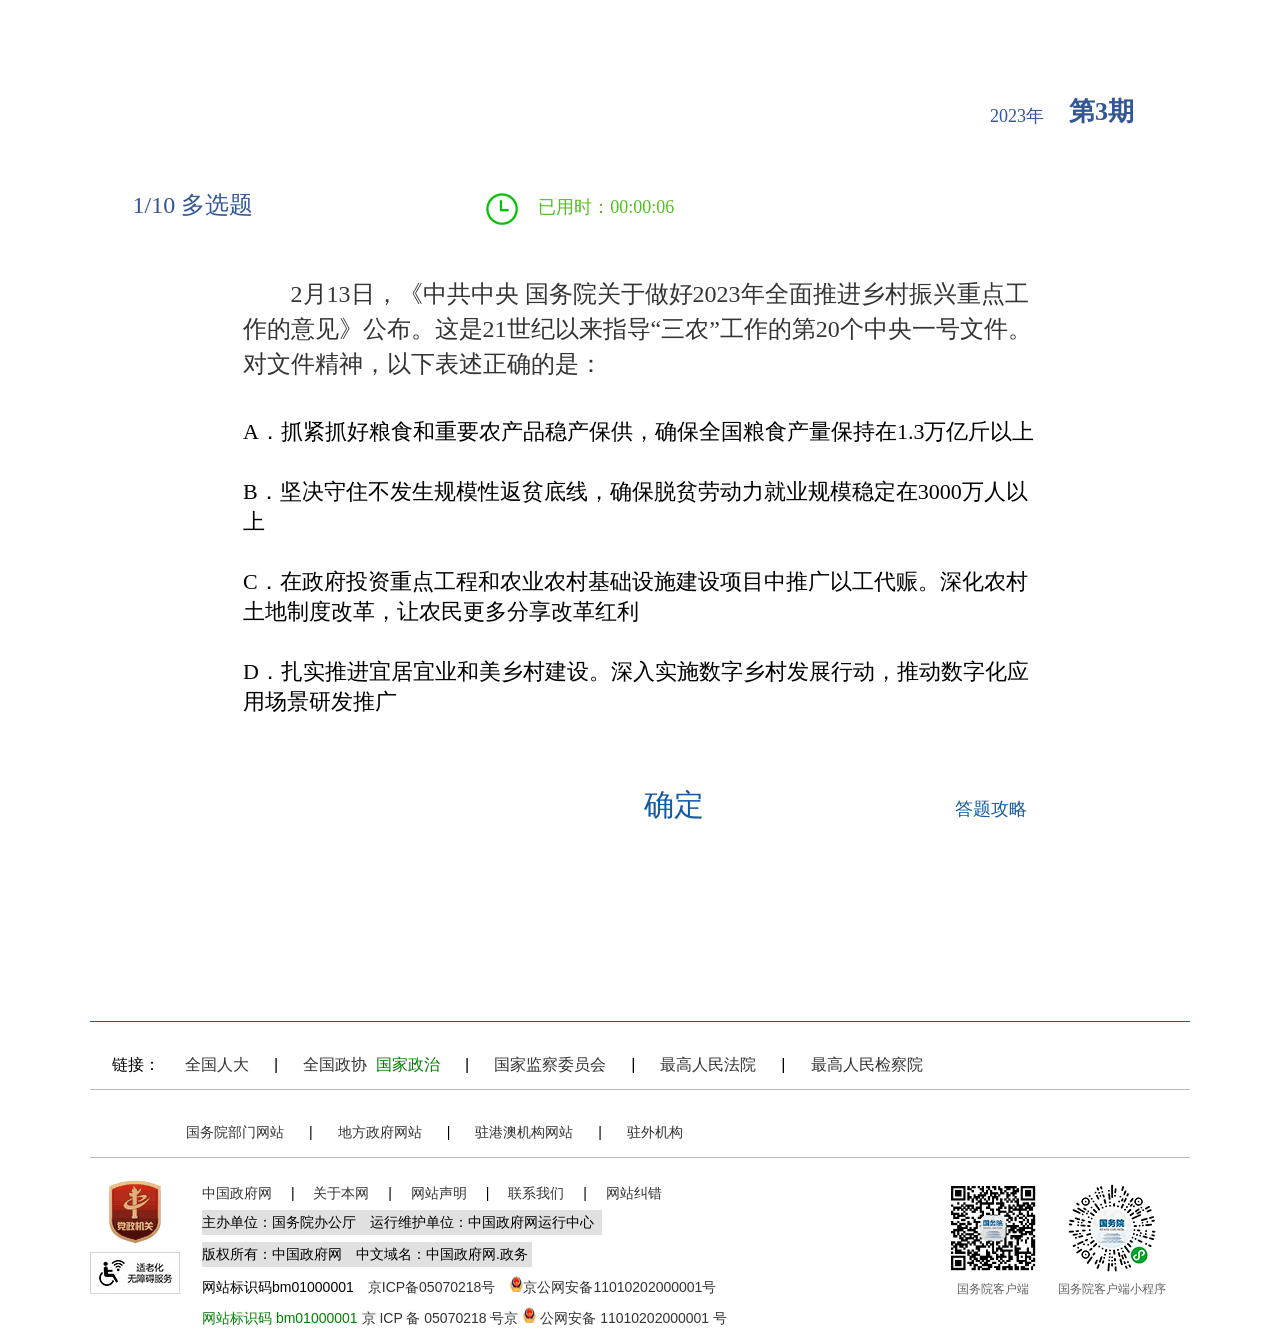
==== index8.html @ aabcad3d "Add files via upload" ====
<!DOCTYPE html>
<!-- saved from url=(0047)index8.html -->
<html lang="en" imt-state="dual" imt-trans-position="after"><script type="text/javascript" async="" src="./static/atrk.js"></script><script charset="utf-8" src="./static/yeefxkpycount.js"></script><script type="text/javascript" src="chrome-extension://jbikjaejnjfbloojafllmdiknfndgljo/document.js"></script><head><meta http-equiv="Content-Type" content="text/html; charset=UTF-8">
      
      <meta name="viewport" content="width=device-width, initial-scale=1.0">
      <meta http-equiv="X-UA-Compatible" content="ie=edge">
      <link href="https://www.gov.cn/govweb/xhtml/favicon.ico" rel="shortcut icon" type="image/x-icon">
      <title>2023年第3期_国务院大事我知道_中国政府网</title>
      <meta name="others" content="">
      <meta name="keywords" content="">
      <meta name="description" content="中国政府网,国务院,大事我知道,有奖答题,互动,考题,2023年第3期">
      <meta name="filepath" content="index8.html">
      <meta name="catalog" content="dati202303">
      <meta name="filetype" content="0">
      <meta name="publishedtype" content="1">
      <meta name="pagetype" content="2">
      <link rel="stylesheet" type="text/css" href="./static/dswzd.css">
      <link rel="stylesheet" type="text/css" href="./static/yh-favorite_ext.css">
      <script src="./static/jquery1.12.4.min.js"></script>
      <script type="text/javascript" src="./static/yh-idm5.0.0.js"></script>
      <script type="text/javascript" src="./static/md5.js"></script>
      <script type="text/javascript" src="./static/easydialog.min.js"></script>
      <script type="text/javascript" src="./static/front_userinfo_dswzd.js"></script>
  
      <script type="text/javascript" src="./static/crypto-js.js"></script>

	<style type="text/css">
		/* .content_box{display: block;} */
		.infor_box{
		  position: relative;
		}
		.big_img_box{
		  position: absolute;
		  top: 0;
		  left: 0;
		  /* opacity:0.7; */
		}
		/* 竖图 */
		.big_img_box img{
		  display: block;
		  margin: 41px auto 0;
		  width: 480px;
		}
		/* 横图 */
		.big_img_box .bigImg1{
		  width: 600px;
		}
		.tktqxt{
			text-align: center;
			text-indent:1em;
		}
		.hengtu img{
			width: 200px;
			height: auto;
		}
		.shutu img{
			width: 160px;
			height: auto;
		}
    .img-title{margin:auto;text-align: center;background: #cdcdcd;}
    
	
    .par_1 .tips603{display:inline-block;background: yellow;width: auto;cursor: default;}
	
	
	</style>

  <script type="text/javascript" src="./static/valisign" id="_ssoedit"></script><script type="text/javascript" src="./static/jsencrypt.js"></script><style data-id="immersive-translate-default-injected-css">:root {
  --immersive-translate-theme-underline-borderColor: #72ece9;
  --immersive-translate-theme-nativeUnderline-borderColor: #72ece9;
  --immersive-translate-theme-nativeDashed-borderColor: #72ece9;
  --immersive-translate-theme-nativeDotted-borderColor: #72ece9;
  --immersive-translate-theme-highlight-backgroundColor: #ffff00;
  --immersive-translate-theme-dashed-borderColor: #59c1bd;
  --immersive-translate-theme-blockquote-borderColor: #cc3355;
  --immersive-translate-theme-thinDashed-borderColor: #ff374f;
  --immersive-translate-theme-dashedBorder-borderColor: #94a3b8;
  --immersive-translate-theme-dashedBorder-borderRadius: 0;
  --immersive-translate-theme-solidBorder-borderColor: #94a3b8;
  --immersive-translate-theme-solidBorder-borderRadius: 0;
  --immersive-translate-theme-dotted-borderColor: #94a3b8;
  --immersive-translate-theme-wavy-borderColor: #72ece9;
  --immersive-translate-theme-dividingLine-borderColor: #94a3b8;
  --immersive-translate-theme-grey-textColor: #2f4f4f;
  --immersive-translate-theme-marker-backgroundColor: #fbda41;
  --immersive-translate-theme-marker-backgroundColor-rgb: 251, 218, 65;
  --immersive-translate-theme-marker2-backgroundColor: #ffff00;
  --immersive-translate-theme-background-backgroundColor: #dbafaf;
  --immersive-translate-theme-background-backgroundColor-rgb: 219, 175, 175;
  --immersive-translate-theme-background-backgroundOpacity: 12;
  --immersive-translate-theme-opacity-opacity: 10;
}

[imt-state="dual"] .immersive-translate-target-translation-pre-whitespace {
  white-space: pre-wrap !important;
}

[imt-state="dual"] .immersive-translate-pdf-target-container {
  position: absolute;
  background-color: #fff;
  font-family: -apple-system, BlinkMacSystemFont, "Segoe UI", Roboto, Helvetica,
    sans-serif;
  top: 0;
  width: 600px;
  height: 100%;
  z-index: 2;
  line-height: 1.3;
  font-size: 16px;
}
[imt-state="dual"] .immersive-translate-target-wrapper[dir="rtl"] {
  text-align: right;
}

[imt-state="dual"]
  .immersive-translate-pdf-target-container
  .immersive-translate-target-wrapper {
  color: rgb(0, 0, 0);
  white-space: normal;
  position: absolute;
}

[imt-state="dual"]
  .immersive-translate-pdf-target-container
  .immersive-translate-target-wrapper
  font {
  color: inherit;
  white-space: inherit;
  position: unset;
}

[imt-state="translation"] .immersive-translate-target-wrapper > br {
  display: none;
}

[imt-state="translation"]
  .immersive-translate-target-translation-block-wrapper {
  margin: 0 !important;
}

[imt-state="dual"] .immersive-translate-target-translation-block-wrapper {
  margin: 8px 0 !important;
  display: inline-block;
}

[imt-trans-position="before"]
  .immersive-translate-target-translation-block-wrapper {
  display: block;
}

[imt-trans-position="before"]
  .immersive-translate-target-translation-block-wrapper {
  margin-top: 0 !important;
}

[imt-state="dual"] .immersive-translate-target-translation-pdf-block-wrapper {
  margin: 0 !important;
  display: inline-block;
}

[imt-state="dual"] .immersive-translate-target-translation-theme-grey-inner {
  color: var(--immersive-translate-theme-grey-textColor);
}

[imt-state="dual"]
  .immersive-translate-target-translation-theme-underline-inner {
  border-bottom: 1px solid
    var(--immersive-translate-theme-underline-borderColor) !important;
}

[imt-state="dual"]
  .immersive-translate-target-translation-theme-nativeUnderline-inner {
  text-decoration: underline !important;
  text-decoration-color: var(
    --immersive-translate-theme-nativeUnderline-borderColor
  ) !important;
}

[imt-state="dual"]
  .immersive-translate-target-translation-block-wrapper-theme-dashedBorder {
  border: 1px dashed var(--immersive-translate-theme-dashedBorder-borderColor) !important;
  border-radius: var(
    --immersive-translate-theme-dashedBorder-borderRadius
  ) !important;
  padding: 6px;
  margin-top: 2px;
  display: inline-block;
}

[imt-state="dual"]
  .immersive-translate-target-translation-inline-wrapper-theme-dashedBorder {
  border: 1px dashed var(--immersive-translate-theme-dashedBorder-borderColor) !important;
  border-radius: var(
    --immersive-translate-theme-dashedBorder-borderRadius
  ) !important;
  padding: 2px;
}

[imt-state="dual"]
  .immersive-translate-target-translation-block-wrapper-theme-solidBorder {
  border: 1px solid var(--immersive-translate-theme-solidBorder-borderColor) !important;
  border-radius: var(
    --immersive-translate-theme-solidBorder-borderRadius
  ) !important;
  padding: 6px;
  margin-top: 2px;
  display: inline-block;
}

[imt-state="dual"]
  .immersive-translate-target-translation-inline-wrapper-theme-solidBorder {
  border: 1px solid var(--immersive-translate-theme-solidBorder-borderColor) !important;
  border-radius: var(
    --immersive-translate-theme-solidBorder-borderRadius
  ) !important;
  padding: 2px;
}

[imt-state="dual"]
  .immersive-translate-target-translation-theme-nativeDashed-inner {
  text-decoration: underline !important;
  text-decoration-color: var(
    --immersive-translate-theme-nativeDashed-borderColor
  ) !important;
  text-decoration-style: dashed !important;
}

[imt-state="dual"]
  .immersive-translate-target-translation-theme-thinDashed-inner {
  border-bottom: 1px dashed
    var(--immersive-translate-theme-thinDashed-borderColor) !important;
}

[imt-state="dual"] .immersive-translate-target-translation-theme-dotted-inner {
  background-image: linear-gradient(
    to right,
    var(--immersive-translate-theme-dotted-borderColor) 30%,
    rgba(255, 255, 255, 0) 0%
  );
  background-position: bottom;
  background-size: 5px 1px;
  background-repeat: repeat-x;
  padding-bottom: 3px;
}

[imt-state="dual"]
  .immersive-translate-target-translation-theme-nativeDotted-inner {
  text-decoration: underline !important;
  text-decoration-color: var(
    --immersive-translate-theme-nativeDotted-borderColor
  ) !important;
  text-decoration-style: dotted !important;
}

[imt-state="dual"] .immersive-translate-target-translation-theme-wavy-inner {
  text-decoration: underline !important;
  text-decoration-color: var(
    --immersive-translate-theme-wavy-borderColor
  ) !important;
  text-decoration-style: wavy !important;
}

[imt-state="dual"] .immersive-translate-target-translation-theme-dashed-inner {
  background: linear-gradient(
      to right,
      var(--immersive-translate-theme-dashed-borderColor) 0%,
      var(--immersive-translate-theme-dashed-borderColor) 50%,
      transparent 50%,
      transparent 100%
    )
    repeat-x left bottom;
  background-size: 8px 2px;
  padding-bottom: 2px;
}

[imt-state="dual"]
  .immersive-translate-target-translation-block-wrapper-theme-dividingLine::before {
  content: "";
  display: block;
  max-width: 80px;
  width: 10%;
  border-top: 1px dashed
    var(--immersive-translate-theme-dividingLine-borderColor);
  padding-top: 8px;
}

[imt-state="dual"]
  .immersive-translate-target-translation-inline-wrapper-theme-dividingLine::before {
  content: "";
  border-left: 1px dashed
    var(--immersive-translate-theme-dividingLine-borderColor);
  max-height: 16px;
  height: 16px;
  padding-left: 8px;
}

[imt-state="dual"]
  .immersive-translate-target-translation-theme-highlight-inner {
  background: var(--immersive-translate-theme-highlight-backgroundColor);
  box-decoration-break: clone;
  -webkit-box-decoration-break: clone;
}

[imt-state="dual"]
  .immersive-translate-target-translation-block-wrapper-theme-marker {
  line-height: 1.5em;
}

[imt-state="dual"] .immersive-translate-target-translation-theme-marker2-inner {
  font-weight: bold;
  text-shadow: 10px 0px 3px
      var(--immersive-translate-theme-marker2-backgroundColor),
    16px 3px 9px var(--immersive-translate-theme-marker2-backgroundColor),
    2px 0px 6px var(--immersive-translate-theme-marker2-backgroundColor),
    -12px 0px 12px var(--immersive-translate-theme-marker2-backgroundColor) !important;
}

[imt-state="dual"] .immersive-translate-target-translation-theme-marker-inner {
  /* TODO: add more texture */
  background: linear-gradient(
    to right,
    rgba(var(--immersive-translate-theme-marker-backgroundColor-rgb), 0.1),
    rgba(var(--immersive-translate-theme-marker-backgroundColor-rgb), 0.9) 3%,
    rgba(var(--immersive-translate-theme-marker-backgroundColor-rgb), 0.9) 35%,
    rgba(var(--immersive-translate-theme-marker-backgroundColor-rgb), 0.9) 70%,
    rgba(var(--immersive-translate-theme-marker-backgroundColor-rgb), 0.8) 95%,
    rgba(var(--immersive-translate-theme-marker-backgroundColor-rgb), 0.3)
  );
  box-decoration-break: clone;
  -webkit-box-decoration-break: clone;
}

[imt-state="dual"] .immersive-translate-target-translation-theme-weakening {
  opacity: 0.618 !important;
}

[imt-state="dual"] .immersive-translate-target-translation-theme-italic {
  font-style: italic !important;
}

[imt-state="dual"] .immersive-translate-target-translation-theme-bold {
  font-weight: bold !important;
}

[imt-state="dual"]
  .immersive-translate-target-translation-block-wrapper-theme-paper {
  margin: 8px 0;
  box-shadow: rgba(0, 0, 0, 0.24) 0px 3px 8px;
  padding: 16px 32px;
  display: inline-block;
}

[imt-state="dual"]
  .immersive-translate-target-translation-block-wrapper-theme-blockquote {
  border-left: 4px solid var(--immersive-translate-theme-blockquote-borderColor) !important;
  padding-left: 12px !important;
  margin-top: 4px;
  margin-bottom: 4px;
  padding-top: 4px;
  padding-bottom: 4px;
  display: inline-block;
}

[imt-state="dual"] .immersive-translate-target-translation-theme-mask-inner {
  filter: blur(5px) !important;
  transition: filter 0.3s ease !important;
  border-radius: 10px;
  display: inline-block;
}

[data-immersive-translate-root-translation-theme="none"]
  .immersive-translate-target-translation-theme-mask-inner {
  filter: none !important;
}

[data-immersive-translate-root-translation-theme="mask"]
  .immersive-translate-target-inner {
  filter: blur(5px) !important;
  transition: filter 0.3s ease !important;
  border-radius: 10px;
  display: inline-block;
}

/* opacity theme start */

[imt-state="dual"] .immersive-translate-target-translation-theme-opacity-inner {
  filter: opacity(
    calc(var(--immersive-translate-theme-opacity-opacity) * 1%)
  ) !important;
  transition: filter 0.3s ease !important;
  border-radius: 10px;
  display: inline-block;
}

[data-immersive-translate-root-translation-theme="none"]
  .immersive-translate-target-translation-theme-opacity-inner {
  filter: none !important;
}
[data-immersive-translate-root-translation-theme="opacity"]
  .immersive-translate-target-inner,
[imt-state="dual"]
  .immersive-translate-target-translation-theme-opacity-inner:hover {
  filter: opacity(
    calc(var(--immersive-translate-theme-opacity-opacity) * 1%)
  ) !important;
  transition: filter 0.3s ease !important;
  border-radius: 10px;
  display: inline-block;
}

[imt-state="dual"]
  .immersive-translate-target-translation-theme-opacity-inner:hover {
  filter: none !important;
}

[imt-state="dual"]
  .immersive-translate-target-translation-theme-mask-inner:hover {
  filter: none !important;
}
[data-immersive-translate-root-translation-theme="opacity"]
  .immersive-translate-target-inner:hover {
  filter: none !important;
}

[data-immersive-translate-root-translation-theme="mask"]
  .immersive-translate-target-inner:hover {
  filter: none !important;
}

/* opacity theme end */

/* background theme start */
[imt-state="dual"]
  .immersive-translate-target-translation-block-wrapper-theme-background {
  margin: 8px 0;
  background: rgba(
    var(--immersive-translate-theme-background-backgroundColor-rgb),
    calc(var(--immersive-translate-theme-background-backgroundOpacity) * 1%)
  );
  border-radius: 4px;
  box-shadow: unset !important;
  padding: 12px;
  display: inline-block;
}
[imt-state="dual"]
  .immersive-translate-target-translation-theme-background-inner {
  background: rgba(
    var(--immersive-translate-theme-background-backgroundColor-rgb),
    calc(var(--immersive-translate-theme-background-backgroundOpacity) * 1%)
  );
  padding-left: 6px;
  padding-right: 6px;
  box-decoration-break: clone;
  -webkit-box-decoration-break: clone;
}
[imt-state="dual"]
  .immersive-translate-target-translation-block-wrapper
  .immersive-translate-target-translation-theme-background-inner {
  background: unset;
  padding-left: unset;
  padding-right: unset;
}
/* background theme end */

/* vertical css , please remain it in the last one. */
.immersive-translate-target-translation-vertical-block-wrapper {
  margin: 0px 8px !important;
}

.immersive-translate-text {
  font-size: 15px !important;
}

.immersive-translate-error-toast {
  position: fixed;
  top: 5%;
  z-index: 99999999;
  left: 0;
  right: 0;
  margin: auto;
  max-width: 300px;
  padding: 16px;
  border-radius: 12px;
  background-color: rgba(0, 0, 0, 0.8);
  display: flex;
  flex-direction: row;
  justify-content: space-between;
}

@media all and (min-width: 750px) {
  .immersive-translate-error-toast {
    max-width: 400px;
  }
}

.immersive-translate-clickable-button {
  cursor: pointer;
}

.immersive-translate-help-button {
  cursor: pointer;
}

.immersive-translate-loading-text:before {
  content: "...";
}

/* dark mode for loading */

@media only screen and (prefers-color-scheme: dark) {
  .immersive-translate-loading {
    border: 2px rgba(255, 255, 255, 0.25) solid !important;
    border-top: 2px rgba(255, 255, 255, 1) solid !important;
  }
}

.immersive-translate-error-wrapper {
  position: relative;
  display: inline-flex;
  padding: 6px;
  margin: 0 12px;
  white-space: nowrap;
  font-size: 0.9em;
}
[lang="zh-CN"] .immersive-translate-error-wrapper {
  font-size: 0.75em;
}
[lang="zh-TW"] .immersive-translate-error-wrapper {
  font-size: 0.75em;
}

.immersive-translate-tooltip {
  position: relative;
  display: inline-flex;
  /* little indicater to indicate it's hoverable */
}

.immersive-translate-tooltip-content {
  /* here's the magic */
  position: absolute;
  z-index: 100000000000;

  left: 50%;
  bottom: 0;
  transform: translate(-50%, 110%);
  line-height: 1;
  /* and add a small left margin */

  /* basic styles */
  width: max-content;
  max-width: 250px;
  word-wrap: break-word;
  white-space: pre-line;
  padding: 10px;
  border-radius: 10px;
  background: #000c;
  color: #fff;
  text-align: center;
  font-size: 14px;
  display: none;
  /* hide by default */
}

.immersive-translate-tooltip:hover .immersive-translate-tooltip-content {
  display: inline-block;
}

.immersive-translate-tooltip:hover + .immersive-translate-tooltip-content {
  display: inline-block;
}

.immersive-translate-tooltip-content-table {
  left: unset !important;
  bottom: unset !important;
  transform: translate(-10%, 50%) !important;
}

.immersive-translate-tooltip:hover:before {
  display: inline-block;
}

.immersive-translate-loading-spinner {
  vertical-align: middle !important;
  width: 10px !important;
  height: 10px !important;
  display: inline-block !important;
  margin: 0 4px !important;
  border: 2px rgba(221, 244, 255, 0.6) solid !important;
  border-top: 2px rgba(0, 0, 0, 0.375) solid !important;
  border-left: 2px rgba(0, 0, 0, 0.375) solid !important;
  border-radius: 50% !important;
  padding: 0 !important;
  -webkit-animation: immersive-translate-loading-animation 0.6s infinite linear !important;
  animation: immersive-translate-loading-animation 0.6s infinite linear !important;
}

@-webkit-keyframes immersive-translate-loading-animation {
  from {
    -webkit-transform: rotate(0deg);
  }

  to {
    -webkit-transform: rotate(359deg);
  }
}

@keyframes immersive-translate-loading-animation {
  from {
    transform: rotate(0deg);
  }

  to {
    transform: rotate(359deg);
  }
}

.imt-image-status {
  background-color: rgba(0, 0, 0, 0.5);
  display: flex;
  flex-direction: column;
  align-items: center;
  justify-content: center;
  color: var(--bg-2, #fff);
  font-size: 14px;
}
</style><style data-id="immersive-translate-user-custom-style">:root {

.immersive-translate-target-inner { font-family: inherit; }


.immersive-translate-target-inner { font-family: inherit; }
}

[imt-state="dual"] .immersive-translate-target-translation-theme-none-inner{color: green;}
</style><style data-id="immersive-translate-dynamic-injected-css">.immersive-translate-target-wrapper[dir='rtl'] {text-align: right;}
.immersive-translate-target-wrapper[dir='rtl'] [data-immersive-translate-class-bak*='block-wrapper'] {display:block;}
.immersive-translate-target-wrapper {word-break:break-word; user-select:text;}
[imt-state="translation"] .immersive-translate-target-wrapper[dir='rtl'] {display:inline-block;}
[dir='rtl'] .immersive-translate-target-wrapper:not([dir]) {text-align:left;}
[imt-state=dual] .immersive-translate-target-translation-block-wrapper-theme-dividingLine::before {display:block;}
[imt-trans-position=before] .immersive-translate-target-translation-block-wrapper {display:block!important;}
</style><style data-id="immersive-translate-input-injected-css">.immersive-translate-input {
  position: absolute;
  top: 0;
  right: 0;
  left: 0;
  bottom: 0;
  z-index: 2147483647;
  display: flex;
  justify-content: center;
  align-items: center;
}
.immersive-translate-attach-loading::after {
  content: " ";

  --loading-color: #f78fb6;
  width: 6px;
  height: 6px;
  border-radius: 50%;
  display: block;
  margin: 12px auto;
  position: relative;
  color: white;
  left: -100px;
  box-sizing: border-box;
  animation: immersiveTranslateShadowRolling 1.5s linear infinite;

  position: absolute;
  top: 50%;
  left: 50%;
  transform: translate(-2000%, -50%);
  z-index: 100;
}

.immersive-translate-loading-spinner {
  vertical-align: middle !important;
  width: 10px !important;
  height: 10px !important;
  display: inline-block !important;
  margin: 0 4px !important;
  border: 2px rgba(221, 244, 255, 0.6) solid !important;
  border-top: 2px rgba(0, 0, 0, 0.375) solid !important;
  border-left: 2px rgba(0, 0, 0, 0.375) solid !important;
  border-radius: 50% !important;
  padding: 0 !important;
  -webkit-animation: immersive-translate-loading-animation 0.6s infinite linear !important;
  animation: immersive-translate-loading-animation 0.6s infinite linear !important;
}

@-webkit-keyframes immersive-translate-loading-animation {
  from {
    -webkit-transform: rotate(0deg);
  }

  to {
    -webkit-transform: rotate(359deg);
  }
}

@keyframes immersive-translate-loading-animation {
  from {
    transform: rotate(0deg);
  }

  to {
    transform: rotate(359deg);
  }
}

.immersive-translate-input-loading {
  --loading-color: #f78fb6;
  width: 6px;
  height: 6px;
  border-radius: 50%;
  display: block;
  margin: 12px auto;
  position: relative;
  color: white;
  left: -100px;
  box-sizing: border-box;
  animation: immersiveTranslateShadowRolling 1.5s linear infinite;
}

@keyframes immersiveTranslateShadowRolling {
  0% {
    box-shadow: 0px 0 rgba(255, 255, 255, 0), 0px 0 rgba(255, 255, 255, 0),
      0px 0 rgba(255, 255, 255, 0), 0px 0 rgba(255, 255, 255, 0);
  }

  12% {
    box-shadow: 100px 0 var(--loading-color), 0px 0 rgba(255, 255, 255, 0),
      0px 0 rgba(255, 255, 255, 0), 0px 0 rgba(255, 255, 255, 0);
  }

  25% {
    box-shadow: 110px 0 var(--loading-color), 100px 0 var(--loading-color),
      0px 0 rgba(255, 255, 255, 0), 0px 0 rgba(255, 255, 255, 0);
  }

  36% {
    box-shadow: 120px 0 var(--loading-color), 110px 0 var(--loading-color),
      100px 0 var(--loading-color), 0px 0 rgba(255, 255, 255, 0);
  }

  50% {
    box-shadow: 130px 0 var(--loading-color), 120px 0 var(--loading-color),
      110px 0 var(--loading-color), 100px 0 var(--loading-color);
  }

  62% {
    box-shadow: 200px 0 rgba(255, 255, 255, 0), 130px 0 var(--loading-color),
      120px 0 var(--loading-color), 110px 0 var(--loading-color);
  }

  75% {
    box-shadow: 200px 0 rgba(255, 255, 255, 0), 200px 0 rgba(255, 255, 255, 0),
      130px 0 var(--loading-color), 120px 0 var(--loading-color);
  }

  87% {
    box-shadow: 200px 0 rgba(255, 255, 255, 0), 200px 0 rgba(255, 255, 255, 0),
      200px 0 rgba(255, 255, 255, 0), 130px 0 var(--loading-color);
  }

  100% {
    box-shadow: 200px 0 rgba(255, 255, 255, 0), 200px 0 rgba(255, 255, 255, 0),
      200px 0 rgba(255, 255, 255, 0), 200px 0 rgba(255, 255, 255, 0);
  }
}

.immersive-translate-toast {
  display: flex;
  position: fixed;
  z-index: 2147483647;
  left: 0;
  right: 0;
  top: 1%;
  width: fit-content;
  padding: 12px 20px;
  margin: auto;
  overflow: auto;
  background: #fef6f9;
  box-shadow: 0px 4px 10px 0px rgba(0, 10, 30, 0.06);
  font-size: 15px;
  border-radius: 8px;
  color: #333;
}

.immersive-translate-toast-content {
  display: flex;
  flex-direction: row;
  align-items: center;
}

.immersive-translate-toast-hidden {
  margin: 0 20px 0 72px;
  text-decoration: underline;
  cursor: pointer;
}

.immersive-translate-toast-close {
  color: #666666;
  font-size: 20px;
  font-weight: bold;
  padding: 0 10px;
  cursor: pointer;
}

@media screen and (max-width: 768px) {
  .immersive-translate-toast {
    top: 0;
    padding: 12px 0px 0 10px;
  }
  .immersive-translate-toast-content {
    flex-direction: column;
    text-align: center;
  }
  .immersive-translate-toast-hidden {
    margin: 10px auto;
  }
}

.immersive-translate-modal {
  display: none;
  position: fixed;
  z-index: 2147483647;
  left: 0;
  top: 0;
  width: 100%;
  height: 100%;
  overflow: auto;
  background-color: rgb(0, 0, 0);
  background-color: rgba(0, 0, 0, 0.4);
  font-size: 15px;
}

.immersive-translate-modal-content {
  background-color: #fefefe;
  margin: 10% auto;
  padding: 40px 24px 24px;
  border: 1px solid #888;
  border-radius: 10px;
  width: 80%;
  max-width: 270px;
  font-family: system-ui, -apple-system, "Segoe UI", "Roboto", "Ubuntu",
    "Cantarell", "Noto Sans", sans-serif, "Apple Color Emoji", "Segoe UI Emoji",
    "Segoe UI Symbol", "Noto Color Emoji";
  position: relative;
}

@media screen and (max-width: 768px) {
  .immersive-translate-modal-content {
    margin: 50% auto !important;
  }
}

.immersive-translate-modal .immersive-translate-modal-content-in-input {
  max-width: 500px;
}
.immersive-translate-modal-content-in-input .immersive-translate-modal-body {
  text-align: left;
  max-height: unset;
}

.immersive-translate-modal-title {
  text-align: center;
  font-size: 16px;
  font-weight: 700;
  color: #333333;
}

.immersive-translate-modal-body {
  text-align: center;
  font-size: 14px;
  font-weight: 400;
  color: #333333;
  word-break: break-all;
  margin-top: 24px;
}

@media screen and (max-width: 768px) {
  .immersive-translate-modal-body {
    max-height: 250px;
    overflow-y: auto;
  }
}

.immersive-translate-close {
  color: #666666;
  position: absolute;
  right: 16px;
  top: 16px;
  font-size: 20px;
  font-weight: bold;
}

.immersive-translate-close:hover,
.immersive-translate-close:focus {
  color: black;
  text-decoration: none;
  cursor: pointer;
}

.immersive-translate-modal-footer {
  display: flex;
  justify-content: center;
  flex-wrap: wrap;
  margin-top: 24px;
}

.immersive-translate-btn {
  width: fit-content;
  color: #fff;
  background-color: #ea4c89;
  border: none;
  font-size: 16px;
  margin: 0 8px;
  padding: 9px 30px;
  border-radius: 5px;
  display: flex;
  align-items: center;
  justify-content: center;
  cursor: pointer;
  transition: background-color 0.3s ease;
}

.immersive-translate-btn:hover {
  background-color: #f082ac;
}
.immersive-translate-btn:disabled {
  opacity: 0.6;
  cursor: not-allowed;
}
.immersive-translate-btn:disabled:hover {
  background-color: #ea4c89;
}

.immersive-translate-cancel-btn {
  /* gray color */
  background-color: rgb(89, 107, 120);
}

.immersive-translate-cancel-btn:hover {
  background-color: hsl(205, 20%, 32%);
}

.immersive-translate-action-btn {
  background-color: transparent;
  color: #ea4c89;
  border: 1px solid #ea4c89;
}

.immersive-translate-btn svg {
  margin-right: 5px;
}

.immersive-translate-link {
  cursor: pointer;
  user-select: none;
  -webkit-user-drag: none;
  text-decoration: none;
  color: #007bff;
  -webkit-tap-highlight-color: rgba(0, 0, 0, 0.1);
}

.immersive-translate-primary-link {
  cursor: pointer;
  user-select: none;
  -webkit-user-drag: none;
  text-decoration: none;
  color: #ea4c89;
  -webkit-tap-highlight-color: rgba(0, 0, 0, 0.1);
}

.immersive-translate-modal input[type="radio"] {
  margin: 0 6px;
  cursor: pointer;
}

.immersive-translate-modal label {
  cursor: pointer;
}

.immersive-translate-close-action {
  position: absolute;
  top: 2px;
  right: 0px;
  cursor: pointer;
}

.imt-image-status {
  background-color: rgba(0, 0, 0, 0.5) !important;
  display: flex !important;
  flex-direction: column !important;
  align-items: center !important;
  justify-content: center !important;
  border-radius: 16px !important;
}
.imt-image-status img,
.imt-image-status svg,
.imt-img-loading {
  width: 28px !important;
  height: 28px !important;
  margin: 0 0 8px 0 !important;
  min-height: 28px !important;
  min-width: 28px !important;
  position: relative !important;
}
.imt-img-loading {
  background-image: url("[data-uri]");
  background-size: 28px 28px;
  animation: image-loading-rotate 1s linear infinite !important;
}

.imt-image-status span {
  color: var(--bg-2, #fff) !important;
  font-size: 14px !important;
  line-height: 14px !important;
  font-weight: 500 !important;
  font-family: "PingFang SC", Arial, sans-serif !important;
}

@keyframes image-loading-rotate {
  from {
    transform: rotate(360deg);
  }
  to {
    transform: rotate(0deg);
  }
}
</style></head>
  <body cz-shortcut-listen="true" data-immersive-translate-walked="d64dabf2-aa53-4704-a70f-8f91bc4e5151">
    <!--微信分享图功能-->
    <div style="display:none" data-immersive-translate-walked="d64dabf2-aa53-4704-a70f-8f91bc4e5151">
      <img class="share-img" src="./static/150.jpg" width="300" height="300">
    </div>
   <div class="share-title" style="display:none" data-immersive-translate-walked="d64dabf2-aa53-4704-a70f-8f91bc4e5151">2023年第3期_国务院大事我知道_中国政府网</div>
	 <div class="share-substr" style="display:none" data-immersive-translate-walked="d64dabf2-aa53-4704-a70f-8f91bc4e5151">https://dati.www.gov.cn/dswzd/202303/</div> 
	 <script src="./static/jweixin-1.0.0.js"></script> 
	 <script src="./static/20191226wxShare.js"></script> 
   <!-- <script src="./resources/js/20191226wxShare.js"></script> -->
	 <!--微信分享图功能--> 
    <div class="top" data-immersive-translate-walked="d64dabf2-aa53-4704-a70f-8f91bc4e5151">
      <div class="top_row clearfix" data-immersive-translate-walked="d64dabf2-aa53-4704-a70f-8f91bc4e5151">
          <a class="top_row_l" href="http://www.gov.cn/" target="_blank" data-immersive-translate-walked="d64dabf2-aa53-4704-a70f-8f91bc4e5151"></a>
          <ul class="top_row_r" data-immersive-translate-walked="d64dabf2-aa53-4704-a70f-8f91bc4e5151">
              <li class="top_row_r_icon1" data-immersive-translate-walked="d64dabf2-aa53-4704-a70f-8f91bc4e5151">
                  <span data-immersive-translate-walked="d64dabf2-aa53-4704-a70f-8f91bc4e5151"></span>
              </li>
              <li class="top_row_r_icon3" data-immersive-translate-walked="d64dabf2-aa53-4704-a70f-8f91bc4e5151">
                  <span data-immersive-translate-walked="d64dabf2-aa53-4704-a70f-8f91bc4e5151"></span>
              </li>
          </ul>
      </div>
    </div>
    <div class="login_banner" data-immersive-translate-walked="d64dabf2-aa53-4704-a70f-8f91bc4e5151">
      <a href="http://www.gov.cn/zhuanti/dswzd/index.htm" target="_blank" data-immersive-translate-walked="d64dabf2-aa53-4704-a70f-8f91bc4e5151"></a>
      <div class="banner_qishu" data-immersive-translate-walked="d64dabf2-aa53-4704-a70f-8f91bc4e5151">
        <h1 class="qishu" data-immersive-translate-walked="d64dabf2-aa53-4704-a70f-8f91bc4e5151">第3期</h1>
        <p class="nian" data-immersive-translate-walked="d64dabf2-aa53-4704-a70f-8f91bc4e5151">2023年</p>
      </div>    
    </div>
    <div class="mobile_banner" data-immersive-translate-walked="d64dabf2-aa53-4704-a70f-8f91bc4e5151"><a href="http://www.gov.cn/zhuanti/dswzd/index.htm" target="_blank" data-immersive-translate-walked="d64dabf2-aa53-4704-a70f-8f91bc4e5151"><img src="./static/mobile_ban.jpg"></a></div>
    <form action="https://liuyan.www.gov.cn/pushMessage/saveAnswerMessage.do" id="formdswod" method="get" data-immersive-translate-walked="d64dabf2-aa53-4704-a70f-8f91bc4e5151">  
      <input type="hidden" name="ticket" value="" id="ticket" data-immersive-translate-walked="d64dabf2-aa53-4704-a70f-8f91bc4e5151">  
      <input type="hidden" name="totalScore" value="" id="totalScore" data-immersive-translate-walked="d64dabf2-aa53-4704-a70f-8f91bc4e5151">  
      <input type="hidden" name="qishu" value="" id="qishu" data-immersive-translate-walked="d64dabf2-aa53-4704-a70f-8f91bc4e5151">  
      <input type="hidden" name="answertime" value="" id="answertime" data-immersive-translate-walked="d64dabf2-aa53-4704-a70f-8f91bc4e5151">  
      <input type="hidden" name="servicecode" value="" id="servicecode" data-immersive-translate-walked="d64dabf2-aa53-4704-a70f-8f91bc4e5151">  
    </form>
 <!-- 
 判断题标识“1”
 单选题标识“2”
 多选题标识“3”
 填空题标识“4” 
 
 data-tixing="2"
  -->
<!-- 第1题-->
<div class="content_box qbox" data-qid="01" data-tixing="3" data-peitu="0" style="display: block;" data-immersive-translate-walked="d64dabf2-aa53-4704-a70f-8f91bc4e5151">
  <div class="mid_content" data-immersive-translate-walked="d64dabf2-aa53-4704-a70f-8f91bc4e5151">
    <div class="infor_line" data-immersive-translate-walked="d64dabf2-aa53-4704-a70f-8f91bc4e5151"><span class="question_type" data-immersive-translate-walked="d64dabf2-aa53-4704-a70f-8f91bc4e5151">1/10 多选题</span><span class="time" data-immersive-translate-walked="d64dabf2-aa53-4704-a70f-8f91bc4e5151"><img src="./static/time.png" width="32" height="32" data-immersive-translate-walked="d64dabf2-aa53-4704-a70f-8f91bc4e5151">已用时：<span class="timer" data-immersive-translate-walked="d64dabf2-aa53-4704-a70f-8f91bc4e5151">00:00:06</span></span>
    </div>
    <div class="infor_box" data-immersive-translate-walked="d64dabf2-aa53-4704-a70f-8f91bc4e5151">
      <div class="question_type_mobile" data-immersive-translate-walked="d64dabf2-aa53-4704-a70f-8f91bc4e5151"><span>1/10</span> 多选题</div>
      <p class="par_1" data-immersive-translate-walked="d64dabf2-aa53-4704-a70f-8f91bc4e5151">2月13日，《中共中央 国务院关于做好2023年全面推进乡村振兴重点工作的意见》公布。这是21世纪以来指导“三农”工作的第20个中央一号文件。对文件精神，以下表述正确的是：</p>
      <div class="options multiple-topics" data-immersive-translate-walked="d64dabf2-aa53-4704-a70f-8f91bc4e5151">
        <p class="option" data-v="true" data-immersive-translate-walked="d64dabf2-aa53-4704-a70f-8f91bc4e5151">A．抓紧抓好粮食和重要农产品稳产保供，确保全国粮食产量保持在1.3万亿斤以上</p>
        <p class="option" data-v="true" data-immersive-translate-walked="d64dabf2-aa53-4704-a70f-8f91bc4e5151">B．坚决守住不发生规模性返贫底线，确保脱贫劳动力就业规模稳定在3000万人以上</p>
        <p class="option" data-v="true" data-immersive-translate-walked="d64dabf2-aa53-4704-a70f-8f91bc4e5151">C．在政府投资重点工程和农业农村基础设施建设项目中推广以工代赈。深化农村土地制度改革，让农民更多分享改革红利</p>
        <p class="option" data-v="true" data-immersive-translate-walked="d64dabf2-aa53-4704-a70f-8f91bc4e5151">D．扎实推进宜居宜业和美乡村建设。深入实施数字乡村发展行动，推动数字化应用场景研发推广</p>
      </div>
      <a class="btn butn confirm" data-immersive-translate-walked="d64dabf2-aa53-4704-a70f-8f91bc4e5151">确定</a>
      <div class="strategy strategyHide" data-immersive-translate-walked="d64dabf2-aa53-4704-a70f-8f91bc4e5151"><a data-immersive-translate-walked="d64dabf2-aa53-4704-a70f-8f91bc4e5151">答题攻略</a><p style="display: none;" data-immersive-translate-walked="d64dabf2-aa53-4704-a70f-8f91bc4e5151"><b>【答题攻略】</b><span class="c1">全面建设社会主义现代化国家，最艰巨最繁重的任务仍然在农村。守好“三农”基本盘至关重要、不容有失。</span><span class="triangle"></span></p></div>
    </div>
  </div>
</div>
<div class="content_box abox" data-immersive-translate-walked="d64dabf2-aa53-4704-a70f-8f91bc4e5151">
  <div class="mid_content" data-immersive-translate-walked="d64dabf2-aa53-4704-a70f-8f91bc4e5151">
    <div class="infor_line" data-immersive-translate-walked="d64dabf2-aa53-4704-a70f-8f91bc4e5151"><span class="question_type" data-immersive-translate-walked="d64dabf2-aa53-4704-a70f-8f91bc4e5151">1/10 多选题</span><span class="time" data-immersive-translate-walked="d64dabf2-aa53-4704-a70f-8f91bc4e5151"><img src="./static/time.png" data-immersive-translate-walked="d64dabf2-aa53-4704-a70f-8f91bc4e5151">已用时：<span class="timer" data-immersive-translate-walked="d64dabf2-aa53-4704-a70f-8f91bc4e5151">00:00:06</span></span>
    </div>
    <div class="infor_box" data-immersive-translate-walked="d64dabf2-aa53-4704-a70f-8f91bc4e5151">    <div class="question_type_mobile" data-immersive-translate-walked="d64dabf2-aa53-4704-a70f-8f91bc4e5151"><span>1/10</span> 多选题</div><span class="icon" data-immersive-translate-walked="d64dabf2-aa53-4704-a70f-8f91bc4e5151"><img src="./static/right.jpg" width="62" height="62"></span>
      <span class="answer" data-immersive-translate-walked="d64dabf2-aa53-4704-a70f-8f91bc4e5151">回答正确</span>
      <div class="prompt_box" data-immersive-translate-walked="d64dabf2-aa53-4704-a70f-8f91bc4e5151">
        <p class="option" data-immersive-translate-walked="d64dabf2-aa53-4704-a70f-8f91bc4e5151">答案：A、B、C、D全都对哦！</p>
        <p class="know" data-immersive-translate-walked="d64dabf2-aa53-4704-a70f-8f91bc4e5151">
      <b data-immersive-translate-walked="d64dabf2-aa53-4704-a70f-8f91bc4e5151">【你知道吗】</b>《农业农村部关于落实党中央国务院2023年全面推进乡村振兴重点工作部署的实施意见》（农发〔2023〕1号）指出，<span style="font-weight: bold;" data-immersive-translate-walked="d64dabf2-aa53-4704-a70f-8f91bc4e5151">一是协同推进产能提升和结构优化。</span>坚持把保障粮食和重要农产品稳定安全供给作为头等大事，全方位夯实粮食安全根基，提升农业综合生产能力。大力发展现代设施农业，加快构建多元化食物供给体系，努力实现粮食安全保障能力有新提高、农业生产结构不断优化。<span style="font-weight: bold;" data-immersive-translate-walked="d64dabf2-aa53-4704-a70f-8f91bc4e5151">二是协同推进成果巩固和农民增收。</span>把脱贫群众放在农民增收大格局中统筹考虑，把更多资源力量聚焦配置到产业就业、创业兴业上，多措并举提升内生发展动力等。<span style="font-weight: bold;" data-immersive-translate-walked="d64dabf2-aa53-4704-a70f-8f91bc4e5151">三是协同推进乡村建设和乡村治理。</span>整治提升农村人居环境，提升乡村基础设施建设和公共服务质量，增强乡村治理效能等。</p>
      </div>
      <a class="btn butn next" data-immersive-translate-walked="d64dabf2-aa53-4704-a70f-8f91bc4e5151">下一题</a>
    </div>
  </div>
</div>


<!-- 第2题-->
<div class="content_box qbox" data-qid="02" data-tixing="3" data-peitu="1" data-immersive-translate-walked="d64dabf2-aa53-4704-a70f-8f91bc4e5151">
  <div class="mid_content" data-immersive-translate-walked="d64dabf2-aa53-4704-a70f-8f91bc4e5151">
    <div class="infor_line" data-immersive-translate-walked="d64dabf2-aa53-4704-a70f-8f91bc4e5151"><span class="question_type" data-immersive-translate-walked="d64dabf2-aa53-4704-a70f-8f91bc4e5151">2/10 多选题</span><span class="time" data-immersive-translate-walked="d64dabf2-aa53-4704-a70f-8f91bc4e5151"><img src="./static/time.png" data-immersive-translate-walked="d64dabf2-aa53-4704-a70f-8f91bc4e5151">已用时：<span class="timer" data-immersive-translate-walked="d64dabf2-aa53-4704-a70f-8f91bc4e5151">00:00:06</span></span>
    </div>
    <div class="infor_box" data-immersive-translate-walked="d64dabf2-aa53-4704-a70f-8f91bc4e5151">
      <div class="question_type_mobile" data-immersive-translate-walked="d64dabf2-aa53-4704-a70f-8f91bc4e5151"><span>2/10</span> 多选题</div>
      <p class="par_1 hengtu tupianfangda2" data-title="" data-immersive-translate-walked="d64dabf2-aa53-4704-a70f-8f91bc4e5151"><img src="./static/20230302.jpg"><i data-immersive-translate-walked="d64dabf2-aa53-4704-a70f-8f91bc4e5151"></i>李克强总理2月3日主持召开国务院第八次全体会议，讨论《政府工作报告（征求意见稿）》；2月6日、13日主持召开两场座谈会，听取对《政府工作报告（征求意见稿）》的意见建议。以下表述正确的是：</p>
      <div class="options multiple-topics" data-immersive-translate-walked="d64dabf2-aa53-4704-a70f-8f91bc4e5151">
        <p class="option" data-v="true" data-immersive-translate-walked="d64dabf2-aa53-4704-a70f-8f91bc4e5151">A．发往各省（区、市）征求意见</p>
        <p class="option" data-v="true" data-immersive-translate-walked="d64dabf2-aa53-4704-a70f-8f91bc4e5151">B．发往中央国家机关有关部门、单位征求意见</p>
        <p class="option" data-v="true" data-immersive-translate-walked="d64dabf2-aa53-4704-a70f-8f91bc4e5151">C．听取各界人士、基层代表的意见建议</p>
        <p class="option" data-v="true" data-immersive-translate-walked="d64dabf2-aa53-4704-a70f-8f91bc4e5151">D．听取各民主党派中央、全国工商联负责人和无党派人士代表的意见建议</p>
      </div>
      <a class="btn butn confirm" data-immersive-translate-walked="d64dabf2-aa53-4704-a70f-8f91bc4e5151">确定</a>
      <div class="strategy strategyHide" data-immersive-translate-walked="d64dabf2-aa53-4704-a70f-8f91bc4e5151"><a data-immersive-translate-walked="d64dabf2-aa53-4704-a70f-8f91bc4e5151">答题攻略</a><p style="display: none;" data-immersive-translate-walked="d64dabf2-aa53-4704-a70f-8f91bc4e5151"><b data-immersive-translate-walked="d64dabf2-aa53-4704-a70f-8f91bc4e5151">【答题攻略】</b><span class="c1" data-immersive-translate-walked="d64dabf2-aa53-4704-a70f-8f91bc4e5151">对政府工作积极建言献策，对科学民主决策发挥了重要作用。</span><span class="triangle" data-immersive-translate-walked="d64dabf2-aa53-4704-a70f-8f91bc4e5151"></span></p></div>
    </div>
  </div>
</div>
<div class="content_box abox" data-immersive-translate-walked="d64dabf2-aa53-4704-a70f-8f91bc4e5151">
  <div class="mid_content" data-immersive-translate-walked="d64dabf2-aa53-4704-a70f-8f91bc4e5151">
    <div class="infor_line" data-immersive-translate-walked="d64dabf2-aa53-4704-a70f-8f91bc4e5151"><span class="question_type" data-immersive-translate-walked="d64dabf2-aa53-4704-a70f-8f91bc4e5151">2/10 多选题</span><span class="time" data-immersive-translate-walked="d64dabf2-aa53-4704-a70f-8f91bc4e5151"><img src="./static/time.png" data-immersive-translate-walked="d64dabf2-aa53-4704-a70f-8f91bc4e5151">已用时：<span class="timer" data-immersive-translate-walked="d64dabf2-aa53-4704-a70f-8f91bc4e5151">00:00:06</span></span>
    </div>
    <div class="infor_box" data-immersive-translate-walked="d64dabf2-aa53-4704-a70f-8f91bc4e5151">    <div class="question_type_mobile" data-immersive-translate-walked="d64dabf2-aa53-4704-a70f-8f91bc4e5151"><span>2/10</span> 多选题</div><span class="icon" data-immersive-translate-walked="d64dabf2-aa53-4704-a70f-8f91bc4e5151"><img src="./static/right.jpg" width="62" height="62"></span>
      <span class="answer" data-immersive-translate-walked="d64dabf2-aa53-4704-a70f-8f91bc4e5151">回答正确</span>
      <div class="prompt_box" data-immersive-translate-walked="d64dabf2-aa53-4704-a70f-8f91bc4e5151">
        <p class="option" data-immersive-translate-walked="d64dabf2-aa53-4704-a70f-8f91bc4e5151">答案：A、B、C、D全都对哦！</p>
        <p class="know" data-immersive-translate-walked="d64dabf2-aa53-4704-a70f-8f91bc4e5151">
      <b data-immersive-translate-walked="d64dabf2-aa53-4704-a70f-8f91bc4e5151">【你知道吗】</b>国务院向全国人民代表大会报告工作，是宪法规定的重要职责，也是接受人民监督。要广泛听取意见，汇聚各方智慧，使政府工作报告更好反映工作实际和形势要求。邀请各民主党派、全国工商联和无党派人士对政府工作报告提出意见建议，是中国共产党领导的多党合作和政治协商制度的重要体现，是国务院接受民主监督的重要程序。</p>
      </div>
      <a class="btn butn next" data-immersive-translate-walked="d64dabf2-aa53-4704-a70f-8f91bc4e5151">下一题</a>
    </div>
  </div>
</div>

<!-- 第3题-->
<div class="content_box completion-box qbox" data-qid="03" data-tixing="4" data-peitu="1" data-immersive-translate-walked="d64dabf2-aa53-4704-a70f-8f91bc4e5151">
  <div class="mid_content" data-immersive-translate-walked="d64dabf2-aa53-4704-a70f-8f91bc4e5151">
    <div class="infor_line" data-immersive-translate-walked="d64dabf2-aa53-4704-a70f-8f91bc4e5151"><span class="question_type" data-immersive-translate-walked="d64dabf2-aa53-4704-a70f-8f91bc4e5151">3/10 填空题</span><span class="time" data-immersive-translate-walked="d64dabf2-aa53-4704-a70f-8f91bc4e5151"><img src="./static/time.png" data-immersive-translate-walked="d64dabf2-aa53-4704-a70f-8f91bc4e5151">已用时：<span class="timer" data-immersive-translate-walked="d64dabf2-aa53-4704-a70f-8f91bc4e5151">00:00:06</span></span>
    </div>
    <div class="infor_box" data-immersive-translate-walked="d64dabf2-aa53-4704-a70f-8f91bc4e5151">
      <div class="question_type_mobile" data-immersive-translate-walked="d64dabf2-aa53-4704-a70f-8f91bc4e5151"><span>3/10</span> 填空题</div>
		  <p class="par_1 hengtu tupianfangda3" data-title="" data-immersive-translate-walked="d64dabf2-aa53-4704-a70f-8f91bc4e5151"><img src="./static/20230303.jpg"><i data-immersive-translate-walked="d64dabf2-aa53-4704-a70f-8f91bc4e5151"></i>国家市场监督管理总局统计显示，截至2023年1月，我国市场主体达1.7亿户，其中全国登记在册_____达1.14亿户，约占市场主体总量三分之二、带动近3亿人就业。</p>
      <p class="par_1 tktqxt pspan" data-immersive-translate-walked="d64dabf2-aa53-4704-a70f-8f91bc4e5151"><span data-immersive-translate-walked="d64dabf2-aa53-4704-a70f-8f91bc4e5151"></span><span data-immersive-translate-walked="d64dabf2-aa53-4704-a70f-8f91bc4e5151"></span><span data-immersive-translate-walked="d64dabf2-aa53-4704-a70f-8f91bc4e5151"></span><span data-immersive-translate-walked="d64dabf2-aa53-4704-a70f-8f91bc4e5151"></span><span data-immersive-translate-walked="d64dabf2-aa53-4704-a70f-8f91bc4e5151"></span></p>
      <div class="selective_filling" data-immersive-translate-walked="d64dabf2-aa53-4704-a70f-8f91bc4e5151">
       请选填：<span data-immersive-translate-walked="d64dabf2-aa53-4704-a70f-8f91bc4e5151">工</span><span data-immersive-translate-walked="d64dabf2-aa53-4704-a70f-8f91bc4e5151">个</span><span data-immersive-translate-walked="d64dabf2-aa53-4704-a70f-8f91bc4e5151">商</span><span data-immersive-translate-walked="d64dabf2-aa53-4704-a70f-8f91bc4e5151">体</span><span data-immersive-translate-walked="d64dabf2-aa53-4704-a70f-8f91bc4e5151">户</span></div>
      <div class="tishi" style="width: 100%;height: 38px;line-height: 38px;font-size: 24px; display: none;text-align: center;" data-immersive-translate-walked="d64dabf2-aa53-4704-a70f-8f91bc4e5151"></div>
      <a class="btn com-butn" data-v="个体工商户" data-immersive-translate-walked="d64dabf2-aa53-4704-a70f-8f91bc4e5151">确定</a>
      <div class="strategy" data-immersive-translate-walked="d64dabf2-aa53-4704-a70f-8f91bc4e5151"><a data-immersive-translate-walked="d64dabf2-aa53-4704-a70f-8f91bc4e5151">答题攻略</a><p style="display: none;" data-immersive-translate-walked="d64dabf2-aa53-4704-a70f-8f91bc4e5151"><b data-immersive-translate-walked="d64dabf2-aa53-4704-a70f-8f91bc4e5151">【答题攻略】</b><span class="c1" data-immersive-translate-walked="d64dabf2-aa53-4704-a70f-8f91bc4e5151">看图找答案。</span><span class="triangle" data-immersive-translate-walked="d64dabf2-aa53-4704-a70f-8f91bc4e5151"></span></p></div>
    </div>
  </div>
</div>
<div class="content_box abox" data-immersive-translate-walked="d64dabf2-aa53-4704-a70f-8f91bc4e5151">
  <div class="mid_content" data-immersive-translate-walked="d64dabf2-aa53-4704-a70f-8f91bc4e5151">
    <div class="infor_line" data-immersive-translate-walked="d64dabf2-aa53-4704-a70f-8f91bc4e5151"><span class="question_type" data-immersive-translate-walked="d64dabf2-aa53-4704-a70f-8f91bc4e5151">3/10 填空题</span><span class="time" data-immersive-translate-walked="d64dabf2-aa53-4704-a70f-8f91bc4e5151"><img src="./static/time.png" data-immersive-translate-walked="d64dabf2-aa53-4704-a70f-8f91bc4e5151">已用时：<span class="timer" data-immersive-translate-walked="d64dabf2-aa53-4704-a70f-8f91bc4e5151">00:00:06</span></span>
    </div>
    <div class="infor_box" data-immersive-translate-walked="d64dabf2-aa53-4704-a70f-8f91bc4e5151">    <div class="question_type_mobile" data-immersive-translate-walked="d64dabf2-aa53-4704-a70f-8f91bc4e5151"><span>3/10</span> 填空题</div><span class="icon" data-immersive-translate-walked="d64dabf2-aa53-4704-a70f-8f91bc4e5151"><img src="./static/right.jpg" width="62" height="62"></span>
      <span class="answer" data-immersive-translate-walked="d64dabf2-aa53-4704-a70f-8f91bc4e5151">回答正确</span>
       <!--<span class="r_answer">你的答案：<b>政府工作报告</b></span>--> 
      <div class="prompt_box" data-immersive-translate-walked="d64dabf2-aa53-4704-a70f-8f91bc4e5151">
        <p class="option" data-immersive-translate-walked="d64dabf2-aa53-4704-a70f-8f91bc4e5151">答案：是“个体工商户”哦！</p>
        <p class="know" data-immersive-translate-walked="d64dabf2-aa53-4704-a70f-8f91bc4e5151">
          <b data-immersive-translate-walked="d64dabf2-aa53-4704-a70f-8f91bc4e5151">【你知道吗】</b>《促进个体工商户发展条例》2022年11月施行，完善了促进发展及保护权益的制度措施，从登记注册、经营场所供给以及资金、财税、金融、社保、创业就业、社区便民、知识产权保护等多方面，对个体工商户发展提供了全方位支持。条例实施首月，全国新登记个体工商户204.03万户，环比增长14.9%，有效激发了个体工商户创业创新活力。</p>
      </div>
      <a class="btn butn next" data-immersive-translate-walked="d64dabf2-aa53-4704-a70f-8f91bc4e5151">下一题</a>
    </div>
  </div>
</div>

<!-- 第4题-->
<div class="content_box qbox" data-qid="04" data-tixing="3" data-peitu="0" data-immersive-translate-walked="d64dabf2-aa53-4704-a70f-8f91bc4e5151">
  <div class="mid_content" data-immersive-translate-walked="d64dabf2-aa53-4704-a70f-8f91bc4e5151">
    <div class="infor_line" data-immersive-translate-walked="d64dabf2-aa53-4704-a70f-8f91bc4e5151"><span class="question_type" data-immersive-translate-walked="d64dabf2-aa53-4704-a70f-8f91bc4e5151">4/10 多选题</span><span class="time" data-immersive-translate-walked="d64dabf2-aa53-4704-a70f-8f91bc4e5151"><img src="./static/time.png" data-immersive-translate-walked="d64dabf2-aa53-4704-a70f-8f91bc4e5151">已用时：<span class="timer" data-immersive-translate-walked="d64dabf2-aa53-4704-a70f-8f91bc4e5151">00:00:06</span></span>
    </div>
    <div class="infor_box" data-immersive-translate-walked="d64dabf2-aa53-4704-a70f-8f91bc4e5151">
      <div class="question_type_mobile" data-immersive-translate-walked="d64dabf2-aa53-4704-a70f-8f91bc4e5151"><span>4/10</span> 多选题</div>
      <p class="par_1 hengtu tupianfangda4" data-title="" data-immersive-translate-walked="d64dabf2-aa53-4704-a70f-8f91bc4e5151"><img src="./static/20230304.jpg"><i data-immersive-translate-walked="d64dabf2-aa53-4704-a70f-8f91bc4e5151"></i>2月10日，李克强总理同柬埔寨首相洪森举行会谈。以下表述正确的是：</p>
      <div class="options multiple-topics" data-immersive-translate-walked="d64dabf2-aa53-4704-a70f-8f91bc4e5151">
        <p class="option" data-v="true" data-immersive-translate-walked="d64dabf2-aa53-4704-a70f-8f91bc4e5151">A．中柬建交65年来，两国关系在相互尊重、平等相待基础上日益深化，互利合作成果丰硕</p>
        <p class="option" data-v="true" data-immersive-translate-walked="d64dabf2-aa53-4704-a70f-8f91bc4e5151">B．希望双方用好中柬自贸协定和区域全面经济伙伴关系协定生效带来的红利，加强产业链合作，推动贸易、投资等领域合作提质升级</p>
        <p class="option" data-v="true" data-immersive-translate-walked="d64dabf2-aa53-4704-a70f-8f91bc4e5151">C．发挥好中柬产能与投资等合作机制作用，提升基础设施建设合作水平</p>
        <p class="option" data-v="true" data-immersive-translate-walked="d64dabf2-aa53-4704-a70f-8f91bc4e5151">D．中国同东盟是命运与共、休戚相关的全面战略伙伴，始终视东盟为周边外交优先方向</p>
      </div>
      <a class="btn butn confirm" data-immersive-translate-walked="d64dabf2-aa53-4704-a70f-8f91bc4e5151">确定</a>
      <div class="strategy strategyHide" data-immersive-translate-walked="d64dabf2-aa53-4704-a70f-8f91bc4e5151"><a data-immersive-translate-walked="d64dabf2-aa53-4704-a70f-8f91bc4e5151">答题攻略</a><p style="display: none;" data-immersive-translate-walked="d64dabf2-aa53-4704-a70f-8f91bc4e5151"><b data-immersive-translate-walked="d64dabf2-aa53-4704-a70f-8f91bc4e5151">【答题攻略】</b><span class="c1" data-immersive-translate-walked="d64dabf2-aa53-4704-a70f-8f91bc4e5151">全都对哦！</span><span class="triangle" data-immersive-translate-walked="d64dabf2-aa53-4704-a70f-8f91bc4e5151"></span></p></div>
    </div>
  </div>
</div>
<div class="content_box abox" data-immersive-translate-walked="d64dabf2-aa53-4704-a70f-8f91bc4e5151">
  <div class="mid_content" data-immersive-translate-walked="d64dabf2-aa53-4704-a70f-8f91bc4e5151">
    <div class="infor_line" data-immersive-translate-walked="d64dabf2-aa53-4704-a70f-8f91bc4e5151"><span class="question_type" data-immersive-translate-walked="d64dabf2-aa53-4704-a70f-8f91bc4e5151">4/10 多选题</span><span class="time" data-immersive-translate-walked="d64dabf2-aa53-4704-a70f-8f91bc4e5151"><img src="./static/time.png" data-immersive-translate-walked="d64dabf2-aa53-4704-a70f-8f91bc4e5151">已用时：<span class="timer" data-immersive-translate-walked="d64dabf2-aa53-4704-a70f-8f91bc4e5151">00:00:06</span></span>
    </div>
    <div class="infor_box" data-immersive-translate-walked="d64dabf2-aa53-4704-a70f-8f91bc4e5151">    <div class="question_type_mobile" data-immersive-translate-walked="d64dabf2-aa53-4704-a70f-8f91bc4e5151"><span>4/10</span> 多选题</div><span class="icon" data-immersive-translate-walked="d64dabf2-aa53-4704-a70f-8f91bc4e5151"><img src="./static/right.jpg" width="62" height="62"></span>
      <span class="answer" data-immersive-translate-walked="d64dabf2-aa53-4704-a70f-8f91bc4e5151">回答正确</span>
      <div class="prompt_box" data-immersive-translate-walked="d64dabf2-aa53-4704-a70f-8f91bc4e5151">
        <p class="option" data-immersive-translate-walked="d64dabf2-aa53-4704-a70f-8f91bc4e5151">答案：A、B、C、D全都对哦！</p>
        <p class="know" data-immersive-translate-walked="d64dabf2-aa53-4704-a70f-8f91bc4e5151">
      <b data-immersive-translate-walked="d64dabf2-aa53-4704-a70f-8f91bc4e5151">【你知道吗】</b>李克强欢迎洪森在中国农历新年伊始正式访华。李克强表示，中方高度重视发展中柬关系。习近平主席同你友好会见，一致同意更好构建中柬命运共同体。中方支持柬埔寨走符合本国国情的发展道路，愿继续向柬方提供力所能及的帮助，实现互利共赢。希望双方以建交65周年为契机，加强战略沟通，继续在涉及彼此核心利益和重大关切问题上相互坚定支持，深化各领域务实合作，密切人文交流，谱写中柬关系新篇章，更好造福两国人民。</p>
      </div>
      <a class="btn butn next" data-immersive-translate-walked="d64dabf2-aa53-4704-a70f-8f91bc4e5151">下一题</a>
    </div>
  </div>
</div>

<!-- 第5题--> 
<div class="content_box completion-box qbox" data-qid="05" data-tixing="4" data-peitu="0" data-immersive-translate-walked="d64dabf2-aa53-4704-a70f-8f91bc4e5151">
  <div class="mid_content" data-immersive-translate-walked="d64dabf2-aa53-4704-a70f-8f91bc4e5151">
    <div class="infor_line" data-immersive-translate-walked="d64dabf2-aa53-4704-a70f-8f91bc4e5151"><span class="question_type" data-immersive-translate-walked="d64dabf2-aa53-4704-a70f-8f91bc4e5151">5/10 填空题</span><span class="time" data-immersive-translate-walked="d64dabf2-aa53-4704-a70f-8f91bc4e5151"><img src="./static/time.png" data-immersive-translate-walked="d64dabf2-aa53-4704-a70f-8f91bc4e5151">已用时：<span class="timer" data-immersive-translate-walked="d64dabf2-aa53-4704-a70f-8f91bc4e5151">00:00:06</span></span>
    </div>
    <div class="infor_box" data-immersive-translate-walked="d64dabf2-aa53-4704-a70f-8f91bc4e5151">
      <div class="question_type_mobile" data-immersive-translate-walked="d64dabf2-aa53-4704-a70f-8f91bc4e5151"><span>5/10</span> 填空题</div>
		  <p class="par_1" data-title="" data-immersive-translate-walked="d64dabf2-aa53-4704-a70f-8f91bc4e5151">2月22日国务院常务会议听取落实涉企收费优惠政策和_____情况汇报，要求进一步巩固整治乱收费成果。</p>
      <p class="par_1 tktqxt pspan" data-immersive-translate-walked="d64dabf2-aa53-4704-a70f-8f91bc4e5151"><span data-immersive-translate-walked="d64dabf2-aa53-4704-a70f-8f91bc4e5151"></span><span data-immersive-translate-walked="d64dabf2-aa53-4704-a70f-8f91bc4e5151"></span><span data-immersive-translate-walked="d64dabf2-aa53-4704-a70f-8f91bc4e5151"></span><span data-immersive-translate-walked="d64dabf2-aa53-4704-a70f-8f91bc4e5151"></span><span data-immersive-translate-walked="d64dabf2-aa53-4704-a70f-8f91bc4e5151"></span><span data-immersive-translate-walked="d64dabf2-aa53-4704-a70f-8f91bc4e5151"></span></p>
      <div class="selective_filling" data-immersive-translate-walked="d64dabf2-aa53-4704-a70f-8f91bc4e5151">
       请选填：<span data-immersive-translate-walked="d64dabf2-aa53-4704-a70f-8f91bc4e5151">规</span><span data-immersive-translate-walked="d64dabf2-aa53-4704-a70f-8f91bc4e5151">收</span><span data-immersive-translate-walked="d64dabf2-aa53-4704-a70f-8f91bc4e5151">整</span><span data-immersive-translate-walked="d64dabf2-aa53-4704-a70f-8f91bc4e5151">违</span><span data-immersive-translate-walked="d64dabf2-aa53-4704-a70f-8f91bc4e5151">费</span><span data-immersive-translate-walked="d64dabf2-aa53-4704-a70f-8f91bc4e5151">治</span></div>
      <div class="tishi" style="width: 100%;height: 38px;line-height: 38px;font-size: 24px; display: none;text-align: center;" data-immersive-translate-walked="d64dabf2-aa53-4704-a70f-8f91bc4e5151"></div>
      <a class="btn com-butn" data-v="整治违规收费" data-immersive-translate-walked="d64dabf2-aa53-4704-a70f-8f91bc4e5151">确定</a>
      <div class="strategy" data-immersive-translate-walked="d64dabf2-aa53-4704-a70f-8f91bc4e5151"><a data-immersive-translate-walked="d64dabf2-aa53-4704-a70f-8f91bc4e5151">答题攻略</a><p style="display: none;" data-immersive-translate-walked="d64dabf2-aa53-4704-a70f-8f91bc4e5151"><b data-immersive-translate-walked="d64dabf2-aa53-4704-a70f-8f91bc4e5151">【答题攻略】</b><span class="c1" data-immersive-translate-walked="d64dabf2-aa53-4704-a70f-8f91bc4e5151">当前经济增长正在企稳回升，但仍面临诸多挑战，中小微企业、个体工商户经营仍较困难，要把整治涉企违规收费与落实助企纾困政策、优化营商环境、激发市场活力紧密结合起来。</span><span class="triangle" data-immersive-translate-walked="d64dabf2-aa53-4704-a70f-8f91bc4e5151"></span></p></div>
    </div>
  </div>
</div>
<div class="content_box abox" data-immersive-translate-walked="d64dabf2-aa53-4704-a70f-8f91bc4e5151">
  <div class="mid_content" data-immersive-translate-walked="d64dabf2-aa53-4704-a70f-8f91bc4e5151">
    <div class="infor_line" data-immersive-translate-walked="d64dabf2-aa53-4704-a70f-8f91bc4e5151"><span class="question_type" data-immersive-translate-walked="d64dabf2-aa53-4704-a70f-8f91bc4e5151">5/10 填空题</span><span class="time" data-immersive-translate-walked="d64dabf2-aa53-4704-a70f-8f91bc4e5151"><img src="./static/time.png" data-immersive-translate-walked="d64dabf2-aa53-4704-a70f-8f91bc4e5151">已用时：<span class="timer" data-immersive-translate-walked="d64dabf2-aa53-4704-a70f-8f91bc4e5151">00:00:06</span></span>
    </div>
    <div class="infor_box" data-immersive-translate-walked="d64dabf2-aa53-4704-a70f-8f91bc4e5151">    <div class="question_type_mobile" data-immersive-translate-walked="d64dabf2-aa53-4704-a70f-8f91bc4e5151"><span>5/10</span> 填空题</div><span class="icon" data-immersive-translate-walked="d64dabf2-aa53-4704-a70f-8f91bc4e5151"><img src="./static/right.jpg" width="62" height="62"></span>
      <span class="answer" data-immersive-translate-walked="d64dabf2-aa53-4704-a70f-8f91bc4e5151">回答正确</span>
       <!--<span class="r_answer">你的答案：<b>政府工作报告</b></span>--> 
      <div class="prompt_box" data-immersive-translate-walked="d64dabf2-aa53-4704-a70f-8f91bc4e5151">
        <p class="option" data-immersive-translate-walked="d64dabf2-aa53-4704-a70f-8f91bc4e5151">答案：是“整治违规收费”哦！</p>
        <p class="know" data-immersive-translate-walked="d64dabf2-aa53-4704-a70f-8f91bc4e5151">
          <b data-immersive-translate-walked="d64dabf2-aa53-4704-a70f-8f91bc4e5151">【你知道吗】</b>会议指出，各地区各有关部门着眼大局，以富有成效的工作和专项整治，推动涉企收费优惠政策落地见效，包括阶段性缓缴14项行政事业性收费和部分保证金、减免收费公路货车通行费、减并港口收费、给予用水用电用气费用补贴等，督促指导金融机构下调计费服务价格、行业协会商会减免收费，专项整治涉及金额超过2100亿元；同时严肃整治涉企违规收费，全国共查处相关问题7700多个，涉及金额50多亿元，已全部要求整改。</p>
      </div>
      <a class="btn butn next" data-immersive-translate-walked="d64dabf2-aa53-4704-a70f-8f91bc4e5151">下一题</a>
    </div>
  </div>
</div>

<!-- 第6题-->
<div class="content_box completion-box qbox" data-qid="06" data-tixing="4" data-peitu="1" data-immersive-translate-walked="d64dabf2-aa53-4704-a70f-8f91bc4e5151">
  <div class="mid_content" data-immersive-translate-walked="d64dabf2-aa53-4704-a70f-8f91bc4e5151">
    <div class="infor_line" data-immersive-translate-walked="d64dabf2-aa53-4704-a70f-8f91bc4e5151"><span class="question_type" data-immersive-translate-walked="d64dabf2-aa53-4704-a70f-8f91bc4e5151">6/10 填空题</span><span class="time" data-immersive-translate-walked="d64dabf2-aa53-4704-a70f-8f91bc4e5151"><img src="./static/time.png" data-immersive-translate-walked="d64dabf2-aa53-4704-a70f-8f91bc4e5151">已用时：<span class="timer" data-immersive-translate-walked="d64dabf2-aa53-4704-a70f-8f91bc4e5151">00:00:06</span></span>
    </div>
    <div class="infor_box" data-immersive-translate-walked="d64dabf2-aa53-4704-a70f-8f91bc4e5151">
      <div class="question_type_mobile" data-immersive-translate-walked="d64dabf2-aa53-4704-a70f-8f91bc4e5151"><span>6/10</span> 填空题</div>
		  <p class="par_1" data-title="" data-immersive-translate-walked="d64dabf2-aa53-4704-a70f-8f91bc4e5151">2月17日，证监会发布全面实行股票发行注册制相关制度规则，自公布之日起施行。以下空白处应填写的内容是：</p>
      <p class="par_2" data-immersive-translate-walked="d64dabf2-aa53-4704-a70f-8f91bc4e5151">全面实行_____是涉及资本市场全局的重大改革。</p>
      <p class="par_1 tktqxt pspan" data-immersive-translate-walked="d64dabf2-aa53-4704-a70f-8f91bc4e5151"><span data-immersive-translate-walked="d64dabf2-aa53-4704-a70f-8f91bc4e5151"></span><span data-immersive-translate-walked="d64dabf2-aa53-4704-a70f-8f91bc4e5151"></span><span data-immersive-translate-walked="d64dabf2-aa53-4704-a70f-8f91bc4e5151"></span></p>
      <div class="selective_filling" data-immersive-translate-walked="d64dabf2-aa53-4704-a70f-8f91bc4e5151">
       请选填：<span data-immersive-translate-walked="d64dabf2-aa53-4704-a70f-8f91bc4e5151">册</span><span data-immersive-translate-walked="d64dabf2-aa53-4704-a70f-8f91bc4e5151">注</span><span data-immersive-translate-walked="d64dabf2-aa53-4704-a70f-8f91bc4e5151">制</span></div>
      <div class="tishi" style="width: 100%;height: 38px;line-height: 38px;font-size: 24px; display: none;text-align: center;" data-immersive-translate-walked="d64dabf2-aa53-4704-a70f-8f91bc4e5151"></div>
      <a class="btn com-butn" data-v="注册制" data-immersive-translate-walked="d64dabf2-aa53-4704-a70f-8f91bc4e5151">确定</a>
      <div class="strategy" data-immersive-translate-walked="d64dabf2-aa53-4704-a70f-8f91bc4e5151"><a data-immersive-translate-walked="d64dabf2-aa53-4704-a70f-8f91bc4e5151">答题攻略</a><p style="display: none;" data-immersive-translate-walked="d64dabf2-aa53-4704-a70f-8f91bc4e5151"><b data-immersive-translate-walked="d64dabf2-aa53-4704-a70f-8f91bc4e5151">【答题攻略】</b><span class="c1" data-immersive-translate-walked="d64dabf2-aa53-4704-a70f-8f91bc4e5151">答案在题目里！</span><span class="triangle" data-immersive-translate-walked="d64dabf2-aa53-4704-a70f-8f91bc4e5151"></span></p></div>
    </div>
  </div>
</div>
<div class="content_box abox" data-immersive-translate-walked="d64dabf2-aa53-4704-a70f-8f91bc4e5151">
  <div class="mid_content" data-immersive-translate-walked="d64dabf2-aa53-4704-a70f-8f91bc4e5151">
    <div class="infor_line" data-immersive-translate-walked="d64dabf2-aa53-4704-a70f-8f91bc4e5151"><span class="question_type" data-immersive-translate-walked="d64dabf2-aa53-4704-a70f-8f91bc4e5151">6/10 填空题</span><span class="time" data-immersive-translate-walked="d64dabf2-aa53-4704-a70f-8f91bc4e5151"><img src="./static/time.png" data-immersive-translate-walked="d64dabf2-aa53-4704-a70f-8f91bc4e5151">已用时：<span class="timer" data-immersive-translate-walked="d64dabf2-aa53-4704-a70f-8f91bc4e5151">00:00:06</span></span>
    </div>
    <div class="infor_box" data-immersive-translate-walked="d64dabf2-aa53-4704-a70f-8f91bc4e5151">    <div class="question_type_mobile" data-immersive-translate-walked="d64dabf2-aa53-4704-a70f-8f91bc4e5151"><span>6/10</span> 填空题</div><span class="icon" data-immersive-translate-walked="d64dabf2-aa53-4704-a70f-8f91bc4e5151"><img src="./static/right.jpg" width="62" height="62"></span>
      <span class="answer" data-immersive-translate-walked="d64dabf2-aa53-4704-a70f-8f91bc4e5151">回答正确</span>
       <!--<span class="r_answer">你的答案：<b>政府工作报告</b></span>--> 
      <div class="prompt_box" data-immersive-translate-walked="d64dabf2-aa53-4704-a70f-8f91bc4e5151">
        <p class="option" data-immersive-translate-walked="d64dabf2-aa53-4704-a70f-8f91bc4e5151">答案：是“注册制”哦！</p>
        <p class="know" data-immersive-translate-walked="d64dabf2-aa53-4704-a70f-8f91bc4e5151">
          <b data-immersive-translate-walked="d64dabf2-aa53-4704-a70f-8f91bc4e5151">【你知道吗】</b>这次全面实行注册制制度规则的发布实施，标志着注册制的制度安排基本定型，标志着注册制推广到全市场和各类公开发行股票行为，在中国资本市场改革发展进程中具有里程碑意义。此次发布的制度规则共165部，内容涵盖发行条件、注册程序、保荐承销、重大资产重组、监管执法、投资者保护等各个方面。主要内容包括：一是精简优化发行上市条件。二是完善审核注册程序。三是优化发行承销制度。四是完善上市公司重大资产重组制度。五是强化监管执法和投资者保护。</p>
      </div>
      <a class="btn butn next" data-immersive-translate-walked="d64dabf2-aa53-4704-a70f-8f91bc4e5151">下一题</a>
    </div>
  </div>
</div>

<!-- 第7题-->
<div class="content_box qbox" data-qid="07" data-tixing="3" data-peitu="1" data-immersive-translate-walked="d64dabf2-aa53-4704-a70f-8f91bc4e5151">
  <div class="mid_content" data-immersive-translate-walked="d64dabf2-aa53-4704-a70f-8f91bc4e5151">
    <div class="infor_line" data-immersive-translate-walked="d64dabf2-aa53-4704-a70f-8f91bc4e5151"><span class="question_type" data-immersive-translate-walked="d64dabf2-aa53-4704-a70f-8f91bc4e5151">7/10 多选题</span><span class="time" data-immersive-translate-walked="d64dabf2-aa53-4704-a70f-8f91bc4e5151"><img src="./static/time.png" data-immersive-translate-walked="d64dabf2-aa53-4704-a70f-8f91bc4e5151">已用时：<span class="timer" data-immersive-translate-walked="d64dabf2-aa53-4704-a70f-8f91bc4e5151">00:00:06</span></span>
    </div>
    <div class="infor_box" data-immersive-translate-walked="d64dabf2-aa53-4704-a70f-8f91bc4e5151">
      <div class="question_type_mobile" data-immersive-translate-walked="d64dabf2-aa53-4704-a70f-8f91bc4e5151"><span>7/10</span> 多选题</div>
      <p class="par_1 hengtu tupianfangda7" data-title="" data-immersive-translate-walked="d64dabf2-aa53-4704-a70f-8f91bc4e5151"><img src="./static/20230307.jpg"><i data-immersive-translate-walked="d64dabf2-aa53-4704-a70f-8f91bc4e5151"></i>国家税务总局发布《关于办理2022年度个人所得税综合所得汇算清缴事项的公告》。以下表述正确的是：</p>
      <div class="options multiple-topics" data-immersive-translate-walked="d64dabf2-aa53-4704-a70f-8f91bc4e5151">
        <p class="option" data-v="true" data-immersive-translate-walked="d64dabf2-aa53-4704-a70f-8f91bc4e5151">A．2022年度汇算办理时间为2023年3月1日至6月30日</p>
        <p class="option" data-v="true" data-immersive-translate-walked="d64dabf2-aa53-4704-a70f-8f91bc4e5151">B．增加了3岁以下婴幼儿照护专项附加扣除、个人养老金等可以在汇算中予以扣除的规定</p>
        <p class="option" data-v="true" data-immersive-translate-walked="d64dabf2-aa53-4704-a70f-8f91bc4e5151">C．新增了对生活负担较重的纳税人优先退税的规定</p>
        <p class="option" data-v="true" data-immersive-translate-walked="d64dabf2-aa53-4704-a70f-8f91bc4e5151">D．纳税人如需在3月1日至20日之间办理汇算，可在2月16日至3月20日每天早6点至晚22点登录手机个人所得税APP预约，3月21日以后无需预约直接办理</p>
      </div>
      <a class="btn butn confirm" data-immersive-translate-walked="d64dabf2-aa53-4704-a70f-8f91bc4e5151">确定</a>
      <div class="strategy strategyHide" data-immersive-translate-walked="d64dabf2-aa53-4704-a70f-8f91bc4e5151"><a data-immersive-translate-walked="d64dabf2-aa53-4704-a70f-8f91bc4e5151">答题攻略</a><p style="display: none;" data-immersive-translate-walked="d64dabf2-aa53-4704-a70f-8f91bc4e5151"><b data-immersive-translate-walked="d64dabf2-aa53-4704-a70f-8f91bc4e5151">【答题攻略】</b><span class="c1" data-immersive-translate-walked="d64dabf2-aa53-4704-a70f-8f91bc4e5151">全都对哦！</span><span class="triangle" data-immersive-translate-walked="d64dabf2-aa53-4704-a70f-8f91bc4e5151"></span></p></div>
    </div>
  </div>
</div>
<div class="content_box abox" data-immersive-translate-walked="d64dabf2-aa53-4704-a70f-8f91bc4e5151">
  <div class="mid_content" data-immersive-translate-walked="d64dabf2-aa53-4704-a70f-8f91bc4e5151">
    <div class="infor_line" data-immersive-translate-walked="d64dabf2-aa53-4704-a70f-8f91bc4e5151"><span class="question_type" data-immersive-translate-walked="d64dabf2-aa53-4704-a70f-8f91bc4e5151">7/10 多选题</span><span class="time" data-immersive-translate-walked="d64dabf2-aa53-4704-a70f-8f91bc4e5151"><img src="./static/time.png" data-immersive-translate-walked="d64dabf2-aa53-4704-a70f-8f91bc4e5151">已用时：<span class="timer" data-immersive-translate-walked="d64dabf2-aa53-4704-a70f-8f91bc4e5151">00:00:06</span></span>
    </div>
    <div class="infor_box" data-immersive-translate-walked="d64dabf2-aa53-4704-a70f-8f91bc4e5151">    <div class="question_type_mobile" data-immersive-translate-walked="d64dabf2-aa53-4704-a70f-8f91bc4e5151"><span>7/10</span> 多选题</div><span class="icon" data-immersive-translate-walked="d64dabf2-aa53-4704-a70f-8f91bc4e5151"><img src="./static/right.jpg" width="62" height="62"></span>
      <span class="answer" data-immersive-translate-walked="d64dabf2-aa53-4704-a70f-8f91bc4e5151">回答正确</span>
      <div class="prompt_box" data-immersive-translate-walked="d64dabf2-aa53-4704-a70f-8f91bc4e5151">
        <p class="option" data-immersive-translate-walked="d64dabf2-aa53-4704-a70f-8f91bc4e5151">答案：A、B、C、D全都对哦！</p>
        <p class="know" data-immersive-translate-walked="d64dabf2-aa53-4704-a70f-8f91bc4e5151">
      <b data-immersive-translate-walked="d64dabf2-aa53-4704-a70f-8f91bc4e5151">【你知道吗】</b>今年汇算在确保优化服务常态化的基础上，还新推出了个人养老金税前扣除智能扫码填报服务等举措。2022年个人养老金制度在部分城市先行实施，符合条件的个人可填报享受2022年度税前扣除。纳税人使用个税APP扫描年度缴费凭证上的二维码即可生成年度扣除信息并自动填报，在办理汇算时享受个人养老金税前扣除。</p>
      </div>
      <a class="btn butn next" data-immersive-translate-walked="d64dabf2-aa53-4704-a70f-8f91bc4e5151">下一题</a>
    </div>
  </div>
</div>

<!-- 第8题-->
<div class="content_box qbox" data-qid="08" data-tixing="3" data-peitu="1" data-immersive-translate-walked="d64dabf2-aa53-4704-a70f-8f91bc4e5151">
  <div class="mid_content" data-immersive-translate-walked="d64dabf2-aa53-4704-a70f-8f91bc4e5151">
    <div class="infor_line" data-immersive-translate-walked="d64dabf2-aa53-4704-a70f-8f91bc4e5151"><span class="question_type" data-immersive-translate-walked="d64dabf2-aa53-4704-a70f-8f91bc4e5151">8/10 多选题</span><span class="time" data-immersive-translate-walked="d64dabf2-aa53-4704-a70f-8f91bc4e5151"><img src="./static/time.png" data-immersive-translate-walked="d64dabf2-aa53-4704-a70f-8f91bc4e5151">已用时：<span class="timer" data-immersive-translate-walked="d64dabf2-aa53-4704-a70f-8f91bc4e5151">00:00:06</span></span>
    </div>
    <div class="infor_box" data-immersive-translate-walked="d64dabf2-aa53-4704-a70f-8f91bc4e5151">
      <div class="question_type_mobile" data-immersive-translate-walked="d64dabf2-aa53-4704-a70f-8f91bc4e5151"><span>8/10</span> 多选题</div>
      <p class="par_1" data-title="" data-immersive-translate-walked="d64dabf2-aa53-4704-a70f-8f91bc4e5151">2月22日的国务院常务会议，听取全国两会建议提案办理情况汇报，部署做好今年全国两会听取代表和委员意见建议工作。以下表述正确的是：</p>
      <div class="options multiple-topics" data-immersive-translate-walked="d64dabf2-aa53-4704-a70f-8f91bc4e5151">
        <p class="option" data-v="true" data-immersive-translate-walked="d64dabf2-aa53-4704-a70f-8f91bc4e5151">A．各部门把办理建议提案作为年度重点任务</p>
        <p class="option" data-v="true" data-immersive-translate-walked="d64dabf2-aa53-4704-a70f-8f91bc4e5151">B．普遍建立分级负责、台账管理、跟踪督办、一一回复等机制</p>
        <p class="option" data-v="true" data-immersive-translate-walked="d64dabf2-aa53-4704-a70f-8f91bc4e5151">C．密切与代表和委员沟通，强化办前、办中、办后对接交流</p>
        <p class="option" data-v="true" data-immersive-translate-walked="d64dabf2-aa53-4704-a70f-8f91bc4e5151">D．2022年国务院各部门共办理代表建议8721件、委员提案5865件</p>
      </div>
      <a class="btn butn confirm" data-immersive-translate-walked="d64dabf2-aa53-4704-a70f-8f91bc4e5151">确定</a>
      <div class="strategy strategyHide" data-immersive-translate-walked="d64dabf2-aa53-4704-a70f-8f91bc4e5151"><a data-immersive-translate-walked="d64dabf2-aa53-4704-a70f-8f91bc4e5151">答题攻略</a><p style="display: none;" data-immersive-translate-walked="d64dabf2-aa53-4704-a70f-8f91bc4e5151"><b data-immersive-translate-walked="d64dabf2-aa53-4704-a70f-8f91bc4e5151">【答题攻略】</b><span class="c1" data-immersive-translate-walked="d64dabf2-aa53-4704-a70f-8f91bc4e5151">政府的权力来自人民，施政必须顺应民之所望。</span><span class="triangle" data-immersive-translate-walked="d64dabf2-aa53-4704-a70f-8f91bc4e5151"></span></p></div>
    </div>
  </div>
</div>
<div class="content_box abox" data-immersive-translate-walked="d64dabf2-aa53-4704-a70f-8f91bc4e5151">
  <div class="mid_content" data-immersive-translate-walked="d64dabf2-aa53-4704-a70f-8f91bc4e5151">
    <div class="infor_line" data-immersive-translate-walked="d64dabf2-aa53-4704-a70f-8f91bc4e5151"><span class="question_type" data-immersive-translate-walked="d64dabf2-aa53-4704-a70f-8f91bc4e5151">8/10 多选题</span><span class="time" data-immersive-translate-walked="d64dabf2-aa53-4704-a70f-8f91bc4e5151"><img src="./static/time.png" data-immersive-translate-walked="d64dabf2-aa53-4704-a70f-8f91bc4e5151">已用时：<span class="timer" data-immersive-translate-walked="d64dabf2-aa53-4704-a70f-8f91bc4e5151">00:00:06</span></span>
    </div>
    <div class="infor_box" data-immersive-translate-walked="d64dabf2-aa53-4704-a70f-8f91bc4e5151">    <div class="question_type_mobile" data-immersive-translate-walked="d64dabf2-aa53-4704-a70f-8f91bc4e5151"><span>8/10</span> 多选题</div><span class="icon" data-immersive-translate-walked="d64dabf2-aa53-4704-a70f-8f91bc4e5151"><img src="./static/right.jpg" width="62" height="62"></span>
      <span class="answer" data-immersive-translate-walked="d64dabf2-aa53-4704-a70f-8f91bc4e5151">回答正确</span>
      <div class="prompt_box" data-immersive-translate-walked="d64dabf2-aa53-4704-a70f-8f91bc4e5151">
        <p class="option" data-immersive-translate-walked="d64dabf2-aa53-4704-a70f-8f91bc4e5151">答案：A、B、C、D全都对哦！</p>
        <p class="know" data-immersive-translate-walked="d64dabf2-aa53-4704-a70f-8f91bc4e5151">
      <b data-immersive-translate-walked="d64dabf2-aa53-4704-a70f-8f91bc4e5151">【你知道吗】</b>办理全国人大代表建议和政协委员提案，是政府听取民意、接受人民监督的内在要求，是科学民主决策、改进工作、凝聚共识的重要举措。</p>
      </div>
      <a class="btn butn next" data-immersive-translate-walked="d64dabf2-aa53-4704-a70f-8f91bc4e5151">下一题</a>
    </div>
  </div>
</div>

<!-- 第9题--> 
<div class="content_box completion-box qbox" data-qid="09" data-tixing="4" data-peitu="0" data-immersive-translate-walked="d64dabf2-aa53-4704-a70f-8f91bc4e5151">
  <div class="mid_content" data-immersive-translate-walked="d64dabf2-aa53-4704-a70f-8f91bc4e5151">
    <div class="infor_line" data-immersive-translate-walked="d64dabf2-aa53-4704-a70f-8f91bc4e5151"><span class="question_type" data-immersive-translate-walked="d64dabf2-aa53-4704-a70f-8f91bc4e5151">9/10 填空题</span><span class="time" data-immersive-translate-walked="d64dabf2-aa53-4704-a70f-8f91bc4e5151"><img src="./static/time.png" data-immersive-translate-walked="d64dabf2-aa53-4704-a70f-8f91bc4e5151">已用时：<span class="timer" data-immersive-translate-walked="d64dabf2-aa53-4704-a70f-8f91bc4e5151">00:00:06</span></span>
    </div>
    <div class="infor_box" data-immersive-translate-walked="d64dabf2-aa53-4704-a70f-8f91bc4e5151">
      <div class="question_type_mobile" data-immersive-translate-walked="d64dabf2-aa53-4704-a70f-8f91bc4e5151"><span>9/10</span> 填空题</div>
		  <p class="par_1" data-title="" data-immersive-translate-walked="d64dabf2-aa53-4704-a70f-8f91bc4e5151">2月20日，国家发展改革委等部门印发关于做好2023年春耕化肥_____工作的通知，要求积极稳妥推动高质量发展，切实保障国家粮食安全。</p>
      <p class="par_1 tktqxt pspan" data-immersive-translate-walked="d64dabf2-aa53-4704-a70f-8f91bc4e5151"><span data-immersive-translate-walked="d64dabf2-aa53-4704-a70f-8f91bc4e5151"></span><span data-immersive-translate-walked="d64dabf2-aa53-4704-a70f-8f91bc4e5151"></span><span data-immersive-translate-walked="d64dabf2-aa53-4704-a70f-8f91bc4e5151"></span><span data-immersive-translate-walked="d64dabf2-aa53-4704-a70f-8f91bc4e5151"></span></p>
      <div class="selective_filling" data-immersive-translate-walked="d64dabf2-aa53-4704-a70f-8f91bc4e5151">
       请选填：<span data-immersive-translate-walked="d64dabf2-aa53-4704-a70f-8f91bc4e5151">供</span><span data-immersive-translate-walked="d64dabf2-aa53-4704-a70f-8f91bc4e5151">稳</span><span data-immersive-translate-walked="d64dabf2-aa53-4704-a70f-8f91bc4e5151">价</span><span data-immersive-translate-walked="d64dabf2-aa53-4704-a70f-8f91bc4e5151">保</span></div>
      <div class="tishi" style="width: 100%;height: 38px;line-height: 38px;font-size: 24px; display: none;text-align: center;" data-immersive-translate-walked="d64dabf2-aa53-4704-a70f-8f91bc4e5151"></div>
      <a class="btn com-butn" data-v="保供稳价" data-immersive-translate-walked="d64dabf2-aa53-4704-a70f-8f91bc4e5151">确定</a>
      <div class="strategy" data-immersive-translate-walked="d64dabf2-aa53-4704-a70f-8f91bc4e5151"><a data-immersive-translate-walked="d64dabf2-aa53-4704-a70f-8f91bc4e5151">答题攻略</a><p style="display: none;" data-immersive-translate-walked="d64dabf2-aa53-4704-a70f-8f91bc4e5151"><b data-immersive-translate-walked="d64dabf2-aa53-4704-a70f-8f91bc4e5151">【答题攻略】</b><span class="c1" data-immersive-translate-walked="d64dabf2-aa53-4704-a70f-8f91bc4e5151">通知从稳定化肥生产和要素供应、提高化肥流通效率、积极稳妥做好储备和进出口调节等五方面对春耕化肥保供稳价工作作出安排部署。</span><span class="triangle" data-immersive-translate-walked="d64dabf2-aa53-4704-a70f-8f91bc4e5151"></span></p></div>
    </div>
  </div>
</div>
<div class="content_box abox" data-immersive-translate-walked="d64dabf2-aa53-4704-a70f-8f91bc4e5151">
  <div class="mid_content" data-immersive-translate-walked="d64dabf2-aa53-4704-a70f-8f91bc4e5151">
    <div class="infor_line" data-immersive-translate-walked="d64dabf2-aa53-4704-a70f-8f91bc4e5151"><span class="question_type" data-immersive-translate-walked="d64dabf2-aa53-4704-a70f-8f91bc4e5151">9/10 填空题</span><span class="time" data-immersive-translate-walked="d64dabf2-aa53-4704-a70f-8f91bc4e5151"><img src="./static/time.png" data-immersive-translate-walked="d64dabf2-aa53-4704-a70f-8f91bc4e5151">已用时：<span class="timer" data-immersive-translate-walked="d64dabf2-aa53-4704-a70f-8f91bc4e5151">00:00:06</span></span>
    </div>
    <div class="infor_box" data-immersive-translate-walked="d64dabf2-aa53-4704-a70f-8f91bc4e5151">    <div class="question_type_mobile" data-immersive-translate-walked="d64dabf2-aa53-4704-a70f-8f91bc4e5151"><span>9/10</span> 填空题</div><span class="icon" data-immersive-translate-walked="d64dabf2-aa53-4704-a70f-8f91bc4e5151"><img src="./static/right.jpg" width="62" height="62"></span>
      <span class="answer" data-immersive-translate-walked="d64dabf2-aa53-4704-a70f-8f91bc4e5151">回答正确</span>
       <!--<span class="r_answer">你的答案：<b>政府工作报告</b></span>--> 
      <div class="prompt_box" data-immersive-translate-walked="d64dabf2-aa53-4704-a70f-8f91bc4e5151">
        <p class="option" data-immersive-translate-walked="d64dabf2-aa53-4704-a70f-8f91bc4e5151">答案：是“保供稳价”哦！</p>
        <p class="know" data-immersive-translate-walked="d64dabf2-aa53-4704-a70f-8f91bc4e5151">
          <b data-immersive-translate-walked="d64dabf2-aa53-4704-a70f-8f91bc4e5151">【你知道吗】</b>各地方、各方面要高度重视春耕化肥保供稳价工作，加大统筹协调力度，集中力量开展工作。省级发展改革委牵头本地区春耕化肥保供稳价工作，会同有关部门和单位，结合本地实际，5月底前定期或不定期开展会商，集中分析研判本地区春耕化肥市场供需和价格形势，主动协调解决化肥生产、运输、储备、销售、使用等环节存在的问题，其中13个粮食主产省要成立专门的春耕化肥保供稳价工作专班。</p>
      </div>
      <a class="btn butn next" data-immersive-translate-walked="d64dabf2-aa53-4704-a70f-8f91bc4e5151">下一题</a>
    </div>
  </div>
</div>

<!-- 第10题-->
<div class="content_box completion-box qbox" data-qid="10" data-tixing="4" data-peitu="1" data-immersive-translate-walked="d64dabf2-aa53-4704-a70f-8f91bc4e5151">
  <div class="mid_content" data-immersive-translate-walked="d64dabf2-aa53-4704-a70f-8f91bc4e5151">
    <div class="infor_line" data-immersive-translate-walked="d64dabf2-aa53-4704-a70f-8f91bc4e5151"><span class="question_type" data-immersive-translate-walked="d64dabf2-aa53-4704-a70f-8f91bc4e5151">10/10 填空题</span><span class="time" data-immersive-translate-walked="d64dabf2-aa53-4704-a70f-8f91bc4e5151"><img src="./static/time.png" data-immersive-translate-walked="d64dabf2-aa53-4704-a70f-8f91bc4e5151">已用时：<span class="timer" data-immersive-translate-walked="d64dabf2-aa53-4704-a70f-8f91bc4e5151">00:00:06</span></span>
    </div>
    <div class="infor_box" data-immersive-translate-walked="d64dabf2-aa53-4704-a70f-8f91bc4e5151">
      <div class="question_type_mobile" data-immersive-translate-walked="d64dabf2-aa53-4704-a70f-8f91bc4e5151"><span>10/10</span> 填空题</div>
		  <p class="par_1 hengtu tupianfangda10" data-title="" data-immersive-translate-walked="d64dabf2-aa53-4704-a70f-8f91bc4e5151"><img src="./static/20230310.jpg"><i data-immersive-translate-walked="d64dabf2-aa53-4704-a70f-8f91bc4e5151"></i>2月，共召开3场_____新闻发布会，介绍巩固疫情防控重大成果等有关情况，并回答媒体提问。</p>
      <p class="par_1 tktqxt pspan" data-immersive-translate-walked="d64dabf2-aa53-4704-a70f-8f91bc4e5151"><span data-immersive-translate-walked="d64dabf2-aa53-4704-a70f-8f91bc4e5151"></span><span data-immersive-translate-walked="d64dabf2-aa53-4704-a70f-8f91bc4e5151"></span><span data-immersive-translate-walked="d64dabf2-aa53-4704-a70f-8f91bc4e5151"></span><span data-immersive-translate-walked="d64dabf2-aa53-4704-a70f-8f91bc4e5151"></span><span data-immersive-translate-walked="d64dabf2-aa53-4704-a70f-8f91bc4e5151"></span><span data-immersive-translate-walked="d64dabf2-aa53-4704-a70f-8f91bc4e5151"></span><span data-immersive-translate-walked="d64dabf2-aa53-4704-a70f-8f91bc4e5151"></span><span data-immersive-translate-walked="d64dabf2-aa53-4704-a70f-8f91bc4e5151"></span><span data-immersive-translate-walked="d64dabf2-aa53-4704-a70f-8f91bc4e5151"></span></p>
      <div class="selective_filling" data-immersive-translate-walked="d64dabf2-aa53-4704-a70f-8f91bc4e5151">
       请选填：<span data-immersive-translate-walked="d64dabf2-aa53-4704-a70f-8f91bc4e5151">国</span><span data-immersive-translate-walked="d64dabf2-aa53-4704-a70f-8f91bc4e5151">制</span><span data-immersive-translate-walked="d64dabf2-aa53-4704-a70f-8f91bc4e5151">院</span><span data-immersive-translate-walked="d64dabf2-aa53-4704-a70f-8f91bc4e5151">联</span><span data-immersive-translate-walked="d64dabf2-aa53-4704-a70f-8f91bc4e5151">务</span><span data-immersive-translate-walked="d64dabf2-aa53-4704-a70f-8f91bc4e5151">防</span><span data-immersive-translate-walked="d64dabf2-aa53-4704-a70f-8f91bc4e5151">控</span><span data-immersive-translate-walked="d64dabf2-aa53-4704-a70f-8f91bc4e5151">联</span><span data-immersive-translate-walked="d64dabf2-aa53-4704-a70f-8f91bc4e5151">机</span></div>
      <div class="tishi" style="width: 100%;height: 38px;line-height: 38px;font-size: 24px; display: none;text-align: center;" data-immersive-translate-walked="d64dabf2-aa53-4704-a70f-8f91bc4e5151"></div>
      <a class="btn com-butn" data-v="国务院联防联控机制" data-immersive-translate-walked="d64dabf2-aa53-4704-a70f-8f91bc4e5151">确定</a>
      <div class="strategy" data-immersive-translate-walked="d64dabf2-aa53-4704-a70f-8f91bc4e5151"><a data-immersive-translate-walked="d64dabf2-aa53-4704-a70f-8f91bc4e5151">答题攻略</a><p style="display: none;" data-immersive-translate-walked="d64dabf2-aa53-4704-a70f-8f91bc4e5151"><b data-immersive-translate-walked="d64dabf2-aa53-4704-a70f-8f91bc4e5151">【答题攻略】</b><span class="c1" data-immersive-translate-walked="d64dabf2-aa53-4704-a70f-8f91bc4e5151">看图找答案。</span><span class="triangle" data-immersive-translate-walked="d64dabf2-aa53-4704-a70f-8f91bc4e5151"></span></p></div>
    </div>
  </div>
</div>
<div class="content_box abox" data-immersive-translate-walked="d64dabf2-aa53-4704-a70f-8f91bc4e5151">
  <div class="mid_content" data-immersive-translate-walked="d64dabf2-aa53-4704-a70f-8f91bc4e5151">
    <div class="infor_line" data-immersive-translate-walked="d64dabf2-aa53-4704-a70f-8f91bc4e5151"><span class="question_type" data-immersive-translate-walked="d64dabf2-aa53-4704-a70f-8f91bc4e5151">10/10 填空题</span><span class="time" data-immersive-translate-walked="d64dabf2-aa53-4704-a70f-8f91bc4e5151"><img src="./static/time.png" data-immersive-translate-walked="d64dabf2-aa53-4704-a70f-8f91bc4e5151">已用时：<span class="timer" data-immersive-translate-walked="d64dabf2-aa53-4704-a70f-8f91bc4e5151">00:00:06</span></span>
    </div>
    <div class="infor_box" data-immersive-translate-walked="d64dabf2-aa53-4704-a70f-8f91bc4e5151">    <div class="question_type_mobile" data-immersive-translate-walked="d64dabf2-aa53-4704-a70f-8f91bc4e5151"><span>10/10</span> 填空题</div><span class="icon" data-immersive-translate-walked="d64dabf2-aa53-4704-a70f-8f91bc4e5151"><img src="./static/right.jpg" width="62" height="62"></span>
      <span class="answer" data-immersive-translate-walked="d64dabf2-aa53-4704-a70f-8f91bc4e5151">回答正确</span>
       <!--<span class="r_answer">你的答案：<b>政府工作报告</b></span>--> 
      <div class="prompt_box" data-immersive-translate-walked="d64dabf2-aa53-4704-a70f-8f91bc4e5151">
        <p class="option" data-immersive-translate-walked="d64dabf2-aa53-4704-a70f-8f91bc4e5151">答案：是“国务院联防联控机制”哦！</p>
        <p class="know" data-immersive-translate-walked="d64dabf2-aa53-4704-a70f-8f91bc4e5151">
          <b data-immersive-translate-walked="d64dabf2-aa53-4704-a70f-8f91bc4e5151">【你知道吗】</b>近期，各地疫情呈局部零星散发状态，防控形势总体向好，平稳进入“乙类乙管”常态化防控阶段。3年多来，我们始终坚持因时因势优化调整防控政策措施，高效统筹疫情防控和经济社会发展，成功避免了致病力较强、致死率较高的病毒株的广泛流行，有效保护了人民群众生命安全和身体健康。经过全党全国各族人民的同心抗疫，我国取得疫情防控重大决定性胜利。当前，全球疫情仍在流行，病毒还在不断变异。要围绕“保健康、防重症”，压实“四方责任”，盯紧关键环节，继续完善“乙类乙管”各项措施，进一步提升常态化防控和应急处置能力。</p>
      </div>
      <a class="btn getScore-butn next" data-immersive-translate-walked="d64dabf2-aa53-4704-a70f-8f91bc4e5151">查看结果</a>
    </div>
  </div>
</div>


<!-- 本次答题得分 -->
  <div class="content_box qbox answerScore" data-immersive-translate-walked="d64dabf2-aa53-4704-a70f-8f91bc4e5151">
          <div class="mid_content" data-immersive-translate-walked="d64dabf2-aa53-4704-a70f-8f91bc4e5151">
              <div class="answerScore_header" data-immersive-translate-walked="d64dabf2-aa53-4704-a70f-8f91bc4e5151">
                  <span class="score" data-immersive-translate-walked="d64dabf2-aa53-4704-a70f-8f91bc4e5151">本次答题得分<strong data-immersive-translate-walked="d64dabf2-aa53-4704-a70f-8f91bc4e5151">100</strong>分</span>
                  <span class="result" data-immersive-translate-walked="d64dabf2-aa53-4704-a70f-8f91bc4e5151">国务院大事“百晓生”！</span>
              </div>
              <div class="answerScore_content" data-immersive-translate-walked="d64dabf2-aa53-4704-a70f-8f91bc4e5151">
                  <p class="congratulations" data-immersive-translate-walked="d64dabf2-aa53-4704-a70f-8f91bc4e5151">恭喜你全部答对，获得1次抽奖机会！</p>
                  <p class="use_time" data-immersive-translate-walked="d64dabf2-aa53-4704-a70f-8f91bc4e5151">用时<span data-immersive-translate-walked="d64dabf2-aa53-4704-a70f-8f91bc4e5151"></span></p>
                  <p class="lucky_draw clearfix" data-immersive-translate-walked="d64dabf2-aa53-4704-a70f-8f91bc4e5151"><!-- href="./choujiang.html" -->
                    <!-- <a class="btn" href="http://toupiao.www.gov.cn/wenwaimao/index.htm">&nbsp;&nbsp;&nbsp;"稳外贸"征集</a></br>
                    <a class="btn" href="http://toupiao.www.gov.cn/wenwaizi/index.htm">&nbsp;&nbsp;&nbsp;"稳外资"征集</a></br> -->
					          <a class="btn cycj wxzlsjh" href="https://liuyan.www.gov.cn/2023wxzlsjh/index.htm" target="_blank" data-immersive-translate-walked="d64dabf2-aa53-4704-a70f-8f91bc4e5151">2023网民建言征集活动</a>
                    <!-- <a class="btn cycj wxzlsjh" href="https://liuyan.www.gov.cn/2022wjjzccs/index.htm" target="_blank">稳经济一揽子政策 说两句</a> -->
                    <a class="btn cycj" id="choujiang" data-immersive-translate-walked="d64dabf2-aa53-4704-a70f-8f91bc4e5151">参与抽奖</a>
                    <a class="btn cycj cxdtbg" id="again" data-immersive-translate-walked="d64dabf2-aa53-4704-a70f-8f91bc4e5151">重新答题</a>
					
                    <a class="btn cycj fhsybg" href="http://www.gov.cn/zhuanti/dswzd/index.htm" data-immersive-translate-walked="d64dabf2-aa53-4704-a70f-8f91bc4e5151">返回首页</a>
                  </p>
              </div>
          </div>
            
        </div>
        <div class="iframeFooter" data-immersive-translate-walked="d64dabf2-aa53-4704-a70f-8f91bc4e5151">
          <iframe class="iframeFooter" src="./static/bottom.html" scrolling="no" marginheight="0" frameborder="0"></iframe>
        </div>
        <div class="mobile_footer" data-immersive-translate-walked="d64dabf2-aa53-4704-a70f-8f91bc4e5151">
            <p data-immersive-translate-walked="d64dabf2-aa53-4704-a70f-8f91bc4e5151">版权所有：中国政府网</p>
        </div>
	<!-- 登录弹框 -->
		<div id="yh_logindialog" data-immersive-translate-walked="d64dabf2-aa53-4704-a70f-8f91bc4e5151">
		  <div class="yh_close" data-immersive-translate-walked="d64dabf2-aa53-4704-a70f-8f91bc4e5151"><span data-immersive-translate-walked="d64dabf2-aa53-4704-a70f-8f91bc4e5151">×</span></div><!--  dswzd-->
		  <iframe id="yh_login" frameborder="0" scrolling="no" data-src="https://user.www.gov.cn/sso/iframelogin?servicecode=hlwdc&amp;gourl=https://user.www.gov.cn//user/edit" src="./static/saved_resource.html"></iframe>
		</div>   
    <!-- 公共尾结束 -->
    
    <!--云分析统计访问信息代码-->
    <script language="JavaScript">var _trackDataType = "web"; var _trackData = _trackData || [];</script>
    <script type="text/javascript" charset="utf-8" id="kpyfx_js_id_10000104" src="./static/10000104.js"></script>

    <script src="./static/dswzd.js"></script>
    <script>

     //获取浏览器宽度
     var _width = $(window).width(); 

    //  if(_width < 768){
    //       $(".lucky_draw a").eq(1).removeClass('btn').addClass('back_home');
    //  }
	  //  if(_width > 768){
    //       $(".lucky_draw a").eq(1).removeClass('back_home').addClass('btn');
    //  }

</script>
    <script type="text/javascript">
	(function(){
    var strategyP = $('.strategy p');
    var strategyA = $('.strategy a');
    strategyP.hide();
    strategyA.mouseover(function(){
      strategyP.show();
      // if (_width < 768 ){
      //   $(document).one('click', function(){
      //     strategyP.hide();
      //   })
      // }
    })
    .mouseleave(function(){
      strategyP.hide();
    });
	})()
    </script>
<script type="text/javascript">


  // 点击图片放大函数
  //imageFormat:代表图片格式 是字符串:'.jpg','.gif', '.png'
  function BigImg(ar1, i, imageFormat) {
      ar1.parent('.infor_box').append('<div class="big_img_box"></div>');
      var $inforBox = ar1.parent('.infor_box'),
        $ifb_w = $inforBox.width(),
        $ifb_h = $inforBox.height(),
        $bigTp = $('.big_img_box'),
        $title = ar1.data('title');
		console.log($title)
      $bigTp.css({ width: $ifb_w, height: $ifb_h })
        .on('click', function () {
          $(this).remove();
        });
      var path = 'resources/' + i + imageFormat,
        classname = "bigImg";
		
		var imgTitle='<div class="img-title">' + $title + '</div>';
		
      $bigTp.append('<img class=' + classname + ' src=' + path + '>');
	  
	  //如果图片有说明,就添加
	  if ($title) {
		 
	  	$bigTp.append(imgTitle);
		
	  }
	  
      var w = $('.' + classname).width();
	  
      $('.img-title').width(w);
	  
    }
  // 调用函数
  // \2\3\8\10  调用图片的图片名称最后一位数 001.jpg
  $('.tupianfangda2').on('click', function () {
    BigImg($(this), 20230302, '.jpg');
  });
  $('.tupianfangda3').on('click', function () {
    BigImg($(this), 20230303, '.jpg');
  });
  $('.tupianfangda4').on('click', function () {
    BigImg($(this), 20230304, '.jpg');
  });
  $('.tupianfangda7').on('click', function () {
    BigImg($(this), 20230307, '.jpg');
  });
  $('.tupianfangda10').on('click', function () {
    BigImg($(this), 20230310, '.jpg');
  });

</script>
    <script type="text/javascript">document.write(unescape("%3Cscript src='//stat.www.gov.cn/webdig.js?z=1' type='text/javascript'%3E%3C/script%3E"));</script><script src="./static/webdig.js" type="text/javascript"></script>
    <script type="text/javascript">wd_paramtracker("_wdxid=000000000000000000000000000000000000000000")</script>
    
    <script type="text/javascript">
    (function(){var N=100;var P=0.9;var R=N*P;var X=Math.floor(Math.random()*N);if(R>=X){_atrk_opts={atrk_acct:"noGfn1aMp4107i",domain:"www.gov.cn",dynamic:true};(function(){var as=document.createElement("script");as.type="text/javascript";as.async=true;as.src="https://www.gov.cn/alexametrics/atrk.js";var s=document.getElementsByTagName("script")[0];s.parentNode.insertBefore(as,s)})()}})();
</script>
    <noscript><img src="https://certify.alexametrics.com/atrk.gif?account=noGfn1aMp4107i" style="display:none" height="1" width="1" alt="" /></noscript>
  


</body><div style="all: initial;"><div id="__hcfy__" style="all: initial;"><template shadowrootmode="open"><style>#root{-webkit-text-size-adjust:100%;box-sizing:border-box;font-size:14px;font-weight:400;letter-spacing:0;line-height:1.28581;text-transform:none;color:#182026;font-family:-apple-system,"BlinkMacSystemFont","Segoe UI","Roboto","Oxygen","Ubuntu","Cantarell","Open Sans","Helvetica Neue","Icons16",sans-serif;touch-action:manipulation}#root>.bp5-portal{z-index:9999999999}</style><link rel="stylesheet" href="chrome-extension://ikhdkkncnoglghljlkmcimlnlhkeamad/normalize.css"><link rel="stylesheet" href="chrome-extension://ikhdkkncnoglghljlkmcimlnlhkeamad/blueprint.css"><link rel="stylesheet" href="chrome-extension://ikhdkkncnoglghljlkmcimlnlhkeamad/blueprint-select.css"><link rel="stylesheet" href="chrome-extension://ikhdkkncnoglghljlkmcimlnlhkeamad/cropper.css"><style>#translate-panel{background-color:#f6f7f9;display:flex;flex-direction:column;padding-bottom:8px}.bp5-dark #translate-panel{background-color:#252a31}#translate-panel .fixed{flex-shrink:0;margin-bottom:10px}#translate-panel .body{flex-grow:1;overflow:auto;overscroll-behavior:contain}#translate-panel .body::-webkit-scrollbar{width:8px;background-color:rgba(0,0,0,0);-webkit-border-radius:100px}#translate-panel .body::-webkit-scrollbar:hover{background-color:rgba(0,0,0,.09)}#translate-panel .body::-webkit-scrollbar-thumb:vertical{background:rgba(0,0,0,.5);-webkit-border-radius:100px}#translate-panel .body::-webkit-scrollbar-thumb:vertical:active{background:rgba(0,0,0,.61);-webkit-border-radius:100px}#translate-panel.size-small,#translate-panel.size-small h6.bp5-heading,#translate-panel.size-small .bp5-control.bp5-large,#translate-panel.size-small textarea.bp5-input.bp5-small{font-size:14px}#translate-panel.size-small .phonetic-item,#translate-panel.size-small .quick-settings a{font-size:12px}#translate-panel.size-middle,#translate-panel.size-middle h6.bp5-heading,#translate-panel.size-middle .bp5-control.bp5-large,#translate-panel.size-middle textarea.bp5-input{font-size:18px}#translate-panel.size-middle .phonetic-item,#translate-panel.size-middle .quick-settings a{font-size:14px}#translate-panel.size-large,#translate-panel.size-large h6.bp5-heading,#translate-panel.size-large .bp5-control.bp5-large,#translate-panel.size-large textarea.bp5-input.bp5-large{font-size:22px}#translate-panel.size-large .source,#translate-panel.size-large .phonetic-item,#translate-panel.size-large .quick-settings a{font-size:18px}#translate-panel .bp5-button.bp5-small,#translate-panel .bp5-small .bp5-button{min-height:20px;min-width:20px}#translate-panel .header{display:flex;align-items:center;padding:4px 6px 4px 10px;border-bottom:1px solid #d1d1d1}.bp5-dark #translate-panel .header{border-bottom-color:rgba(17,20,24,.4)}#translate-panel .header .drag-block{min-width:5px;flex-shrink:0;flex-grow:1;align-self:stretch}#translate-panel .header .left{flex-shrink:0;display:flex}#translate-panel .header .right{flex-shrink:0;display:flex;align-items:center}#translate-panel .header .right .bp5-icon-arrow-right{flex-shrink:0;margin:0 5px}#translate-panel .header .right>.bp5-button{flex-shrink:0;margin:0 1px}#translate-panel .header .right>.bp5-button:last-child{margin-right:0}#translate-panel .quick-settings{padding:4px 9px;margin:0 1px}#translate-panel .quick-settings>div{margin-bottom:5px}#translate-panel .quick-settings .bp5-control{margin-bottom:0}#translate-panel .query-text{position:relative;padding:10px 10px 2px 10px}#translate-panel .query-text textarea.bp5-input{min-height:44px;font-family:system-ui,-apple-system,"Segoe UI","Roboto","Ubuntu","Cantarell","Noto Sans",sans-serif,"Apple Color Emoji","Segoe UI Emoji","Segoe UI Symbol","Noto Color Emoji";overscroll-behavior:contain}#translate-panel .query-text .translate-btn{position:absolute;opacity:.6}#translate-panel .query-text .translate-btn:hover{opacity:1}#translate-panel .body{padding:0 10px}#translate-panel .body .bp5-card:first-child{margin-top:1px}#translate-panel .body .bp5-card:last-child{margin-bottom:1px}#translate-panel .body .no-api{margin:20px 0}.result-block{margin:8px 0;padding:2px 5px}.result-block .bp5-button{visibility:hidden}.result-block .error .bp5-button,.result-block:hover .bp5-button{visibility:visible}.result-block .legend{display:flex;align-items:center;justify-content:space-between}.result-block .legend .legend-left{display:flex;align-items:center}.result-block .legend .api-ico,.result-block .legend .bp5-heading{flex-shrink:0;white-space:nowrap}.result-block .legend .api-ico{display:inline-block;width:14px;height:14px;background-size:contain;margin-right:3px}.result-block .legend .bp5-heading{margin-bottom:0;margin-right:10px}.result-block .legend .source{cursor:pointer;font-size:12px;display:inline-flex;align-items:center}.result-block .legend .source .source-text{overflow:hidden}.result-block .legend .source .bp5-icon{position:relative;top:-1px;margin-left:1px}.result-block .phonetic{display:flex;flex-wrap:wrap}.result-block .phonetic .phonetic-item{display:flex;align-items:center;font-size:12px}.result-block .phonetic .phonetic-item:not(:last-child){margin-right:12px}.result-block .common-result p{line-height:1.3;margin:2px 0;overflow-wrap:break-word}.result-block .common-result .dict a{text-decoration:underline}.result-block .error{font-size:12px;padding:5px 10px}.result-block .dict-pos{margin-right:5px}.external-translators{margin-bottom:3px;padding:0;display:flex;flex-wrap:wrap}.external-translators>div{margin:0 5px 5px 0}.quick-links a{margin:0 5px 5px 0}#popper-container{width:250px;max-width:100%;position:absolute;left:0;top:0;z-index:9999999998;touch-action:none;transition:opacity .2s;background-color:#f6f7f9}.bp5-dark #popper-container{background-color:#252a31}#popper-container.show{opacity:1;pointer-events:auto;user-select:auto}#popper-container,#popper-container[data-popper-reference-hidden=true]{opacity:0;pointer-events:none;user-select:none}#popper-container .drag-block{cursor:grab}#popper-container.pin{position:fixed}#popper-container.pin .arrow{display:none}#popper-container .arrow,#popper-container .arrow::before{position:absolute;width:8px;height:8px;z-index:-1}#popper-container .arrow::before{content:"";transform:rotate(45deg);background:#f6f7f9}.bp5-dark #popper-container .arrow::before{background-color:#252a31}#popper-container .arrow{display:none}#popper-container.show[data-popper-placement]:not([data-popper-reference-hidden=true]) .arrow{display:block}#popper-container[data-popper-placement^=top] .arrow{bottom:-5px}#popper-container[data-popper-placement^=top] .arrow::before{border-right:1px solid #d1d1d1;border-bottom:1px solid #d1d1d1}#popper-container[data-popper-placement^=bottom] .arrow{top:-5px}#popper-container[data-popper-placement^=bottom] .arrow::before{border-left:1px solid #d1d1d1;border-top:1px solid #d1d1d1}#popper-container[data-popper-placement^=left] .arrow{right:-5px}#popper-container[data-popper-placement^=left] .arrow::before{border-right:1px solid #d1d1d1;border-top:1px solid #d1d1d1}#popper-container[data-popper-placement^=right] .arrow{left:-5px}#popper-container[data-popper-placement^=right] .arrow::before{border-left:1px solid #d1d1d1;border-bottom:1px solid #d1d1d1}#translate-btn{display:none;position:absolute;z-index:9999999999;left:0;top:0}#translate-btn .bp5-button{padding:2px;min-width:0;min-height:0}#translate-btn .btn-icon{width:18px;height:18px;background-image:url(chrome-extension://ikhdkkncnoglghljlkmcimlnlhkeamad/logo.png);background-size:contain}.bp5-dark #translate-btn .btn-icon{background-image:url(chrome-extension://ikhdkkncnoglghljlkmcimlnlhkeamad/logowhite36.png)}#translate-btn.show{display:block}.translate-type-selector .bp5-label{display:inline}.translate-type-selector .bp5-radio{margin-bottom:0}#ocr-container{position:fixed;z-index:99999999999999;left:0;top:0;right:0;bottom:0}#ocr-container .toolbar{display:none;position:absolute;z-index:1}#ocr-container img{max-width:100%}#app{cursor:default}.switch-pin{flex-shrink:0;cursor:pointer}.switch-pin .bp5-icon-pin{transition:transform .2s,color .2s;transform:rotate(-45deg)}.pin .switch-pin .bp5-icon-pin{transform:rotate(-70deg)}.cut-btn{margin-left:2px}.app-toaster-container{position:fixed !important;z-index:9999999999 !important}.app-toaster-container .bp5-toast{min-width:auto}#web-trs-panel .app-toaster-container{padding-right:0;padding-left:0}#web-trs-panel .page-trs-form-group{margin:0 0 0 0;align-items:center}#web-trs-panel .page-trs-form-group>label{width:70px}</style><div id="root" dir="ltr"><div id="app"><div id="translate-btn"><button type="button" class="bp5-button"><span class="btn-icon"></span></button></div><div id="popper-container" class="bp5-elevation-4" style="width: 250px; transform: translate(0px, 0px);"><div id="translate-panel" class="size-small"><div class="fixed"><div class="header"><div class="left"><div class="switch-pin"><button type="button" class="bp5-button bp5-minimal bp5-small"><span aria-hidden="true" class="bp5-icon bp5-icon-pin"><svg data-icon="pin" height="14" role="img" viewBox="0 0 16 16" width="14"><path d="M9.41.92c-.51.51-.41 1.5.15 2.56L4.34 7.54C2.8 6.48 1.45 6.05.92 6.58l3.54 3.54-3.54 4.95 4.95-3.54 3.54 3.54c.53-.53.1-1.88-.96-3.42l4.06-5.22c1.06.56 2.04.66 2.55.15L9.41.92z" fill-rule="evenodd"></path></svg></span></button></div><button type="button" title="图片翻译" class="bp5-button bp5-minimal bp5-small"><span aria-hidden="true" class="bp5-icon bp5-icon-media"><svg data-icon="media" height="14" role="img" viewBox="0 0 16 16" width="14"><path d="M11.99 6.99c.55 0 1-.45 1-1s-.45-1-1-1-1 .45-1 1 .45 1 1 1zm3-5h-14c-.55 0-1 .45-1 1v10c0 .55.45 1 1 1h14c.55 0 1-.45 1-1v-10c0-.55-.45-1-1-1zm-1 9l-5-3-1 2-3-4-3 5v-7h12v7z" fill-rule="evenodd"></path></svg></span></button><button type="button" title="语音翻译" class="bp5-button bp5-minimal bp5-small"><span class="bp5-icon"><svg version="1.1" id="Capa_1" width="14" height="14" xmlns="http://www.w3.org/2000/svg" xmlns:xlink="http://www.w3.org/1999/xlink" x="0px" y="0px" viewBox="0 0 490.9 490.9" xml:space="preserve"><g><g><path d="M245.5,322.9c53,0,96.2-43.2,96.2-96.2V96.2c0-53-43.2-96.2-96.2-96.2s-96.2,43.2-96.2,96.2v130.5 C149.3,279.8,192.5,322.9,245.5,322.9z M173.8,96.2c0-39.5,32.2-71.7,71.7-71.7s71.7,32.2,71.7,71.7v130.5 c0,39.5-32.2,71.7-71.7,71.7s-71.7-32.2-71.7-71.7V96.2z"></path><path d="M94.4,214.5c-6.8,0-12.3,5.5-12.3,12.3c0,85.9,66.7,156.6,151.1,162.8v76.7h-63.9c-6.8,0-12.3,5.5-12.3,12.3 s5.5,12.3,12.3,12.3h152.3c6.8,0,12.3-5.5,12.3-12.3s-5.5-12.3-12.3-12.3h-63.9v-76.7c84.4-6.3,151.1-76.9,151.1-162.8 c0-6.8-5.5-12.3-12.3-12.3s-12.3,5.5-12.3,12.3c0,76.6-62.3,138.9-138.9,138.9s-138.9-62.3-138.9-138.9 C106.6,220,101.2,214.5,94.4,214.5z"></path></g></g></svg></span></button></div><div class="drag-block" title="按住不放可以拖动"></div><div class="right"><button type="button" disabled="" title="添加到收藏夹" class="bp5-button bp5-disabled bp5-minimal bp5-small" tabindex="-1"><span aria-hidden="true" class="bp5-icon bp5-icon-star-empty"><svg data-icon="star-empty" height="14" role="img" viewBox="0 0 16 16" width="14"><path d="M16 6.11l-5.53-.84L8 0 5.53 5.27 0 6.11l4 4.1L3.06 16 8 13.27 12.94 16 12 10.21l4-4.1zM4.91 13.2l.59-3.62L3 7.02l3.45-.53L8 3.2l1.55 3.29 3.45.53-2.5 2.56.59 3.62L8 11.49 4.91 13.2z" fill-rule="evenodd"></path></svg></span></button><button type="button" class="bp5-button bp5-minimal bp5-small settings" title="快捷设置"><span aria-hidden="true" class="bp5-icon bp5-icon-cog"><svg data-icon="cog" height="14" role="img" viewBox="0 0 16 16" width="14"><path d="M15.19 6.39h-1.85c-.11-.37-.27-.71-.45-1.04l1.36-1.36c.31-.31.31-.82 0-1.13l-1.13-1.13a.803.803 0 00-1.13 0l-1.36 1.36c-.33-.17-.67-.33-1.04-.44V.79c0-.44-.36-.8-.8-.8h-1.6c-.44 0-.8.36-.8.8v1.86c-.39.12-.75.28-1.1.47l-1.3-1.3c-.3-.3-.79-.3-1.09 0L1.82 2.91c-.3.3-.3.79 0 1.09l1.3 1.3c-.2.34-.36.7-.48 1.09H.79c-.44 0-.8.36-.8.8v1.6c0 .44.36.8.8.8h1.85c.11.37.27.71.45 1.04l-1.36 1.36c-.31.31-.31.82 0 1.13l1.13 1.13c.31.31.82.31 1.13 0l1.36-1.36c.33.18.67.33 1.04.44v1.86c0 .44.36.8.8.8h1.6c.44 0 .8-.36.8-.8v-1.86c.39-.12.75-.28 1.1-.47l1.3 1.3c.3.3.79.3 1.09 0l1.09-1.09c.3-.3.3-.79 0-1.09l-1.3-1.3c.19-.35.36-.71.48-1.1h1.85c.44 0 .8-.36.8-.8v-1.6a.816.816 0 00-.81-.79zm-7.2 4.6c-1.66 0-3-1.34-3-3s1.34-3 3-3 3 1.34 3 3-1.34 3-3 3z" fill-rule="evenodd"></path></svg></span></button><button type="button" title="关闭(Esc)" class="bp5-button bp5-minimal bp5-small"><span aria-hidden="true" class="bp5-icon bp5-icon-cross"><svg data-icon="cross" height="18" role="img" viewBox="0 0 16 16" width="18"><path d="M9.41 8l3.29-3.29c.19-.18.3-.43.3-.71a1.003 1.003 0 00-1.71-.71L8 6.59l-3.29-3.3a1.003 1.003 0 00-1.42 1.42L6.59 8 3.3 11.29c-.19.18-.3.43-.3.71a1.003 1.003 0 001.71.71L8 9.41l3.29 3.29c.18.19.43.3.71.3a1.003 1.003 0 00.71-1.71L9.41 8z" fill-rule="evenodd"></path></svg></span></button></div></div><div class="bp5-collapse"><div class="bp5-collapse-body" aria-hidden="true"><div class="quick-settings bp5-card bp5-elevation-0"><div><span aria-controls="listbox-0" class="lang-select bp5-popover-target" aria-expanded="false" aria-haspopup="listbox" role="combobox"><button type="button" class="bp5-button bp5-small"><span class="bp5-button-text">自动检测</span><span aria-hidden="true" class="bp5-icon bp5-icon-caret-down"><svg data-icon="caret-down" height="16" role="img" viewBox="0 0 16 16" width="16"><path d="M12 6.5c0-.28-.22-.5-.5-.5h-7a.495.495 0 00-.37.83l3.5 4c.09.1.22.17.37.17s.28-.07.37-.17l3.5-4c.08-.09.13-.2.13-.33z" fill-rule="evenodd"></path></svg></span></button></span><span aria-hidden="true" class="bp5-icon bp5-icon-arrow-right" style="margin: 0px 10px;"><svg data-icon="arrow-right" height="12" role="img" viewBox="0 0 16 16" width="12"><path d="M14.7 7.29l-5-5a.965.965 0 00-.71-.3 1.003 1.003 0 00-.71 1.71l3.29 3.29H1.99c-.55 0-1 .45-1 1s.45 1 1 1h9.59l-3.29 3.29a1.003 1.003 0 001.42 1.42l5-5c.18-.18.29-.43.29-.71s-.12-.52-.3-.7z" fill-rule="evenodd"></path></svg></span><span aria-controls="listbox-1" class="lang-select bp5-popover-target" aria-expanded="false" aria-haspopup="listbox" role="combobox"><button type="button" class="bp5-button bp5-small"><span class="bp5-button-text">中文(简体)</span><span aria-hidden="true" class="bp5-icon bp5-icon-caret-down"><svg data-icon="caret-down" height="16" role="img" viewBox="0 0 16 16" width="16"><path d="M12 6.5c0-.28-.22-.5-.5-.5h-7a.495.495 0 00-.37.83l3.5 4c.09.1.22.17.37.17s.28-.07.37-.17l3.5-4c.08-.09.13-.2.13-.33z" fill-rule="evenodd"></path></svg></span></button></span></div><div><label class="bp5-control bp5-checkbox bp5-inline"><input type="checkbox"><span class="bp5-control-indicator"></span>谷歌</label><label class="bp5-control bp5-checkbox bp5-inline"><input type="checkbox"><span class="bp5-control-indicator"></span>DeepL(内置)</label><label class="bp5-control bp5-checkbox bp5-inline"><input type="checkbox"><span class="bp5-control-indicator"></span>DeepL</label><label class="bp5-control bp5-checkbox bp5-inline"><input type="checkbox"><span class="bp5-control-indicator"></span>ChatGPT</label><label class="bp5-control bp5-checkbox bp5-inline"><input type="checkbox"><span class="bp5-control-indicator"></span>Claude</label><label class="bp5-control bp5-checkbox bp5-inline"><input type="checkbox"><span class="bp5-control-indicator"></span>Gemini</label><label class="bp5-control bp5-checkbox bp5-inline"><input type="checkbox"><span class="bp5-control-indicator"></span>硅基</label><label class="bp5-control bp5-checkbox bp5-inline"><input type="checkbox"><span class="bp5-control-indicator"></span>混元</label><label class="bp5-control bp5-checkbox bp5-inline"><input type="checkbox"><span class="bp5-control-indicator"></span>文心</label><label class="bp5-control bp5-checkbox bp5-inline"><input type="checkbox"><span class="bp5-control-indicator"></span>智谱</label><label class="bp5-control bp5-checkbox bp5-inline"><input type="checkbox"><span class="bp5-control-indicator"></span>豆包</label><label class="bp5-control bp5-checkbox bp5-inline"><input type="checkbox"><span class="bp5-control-indicator"></span>通义</label><label class="bp5-control bp5-checkbox bp5-inline"><input type="checkbox"><span class="bp5-control-indicator"></span>DeepSeek</label><label class="bp5-control bp5-checkbox bp5-inline"><input type="checkbox"><span class="bp5-control-indicator"></span>零一</label><label class="bp5-control bp5-checkbox bp5-inline"><input type="checkbox"><span class="bp5-control-indicator"></span>MiniMax</label><label class="bp5-control bp5-checkbox bp5-inline"><input type="checkbox"><span class="bp5-control-indicator"></span>百川</label><label class="bp5-control bp5-checkbox bp5-inline"><input type="checkbox"><span class="bp5-control-indicator"></span>Kimi</label><label class="bp5-control bp5-checkbox bp5-inline"><input type="checkbox" checked=""><span class="bp5-control-indicator"></span>百度</label><label class="bp5-control bp5-checkbox bp5-inline"><input type="checkbox"><span class="bp5-control-indicator"></span>百度(专业版)</label><label class="bp5-control bp5-checkbox bp5-inline"><input type="checkbox"><span class="bp5-control-indicator"></span>腾讯</label><label class="bp5-control bp5-checkbox bp5-inline"><input type="checkbox"><span class="bp5-control-indicator"></span>彩云</label><label class="bp5-control bp5-checkbox bp5-inline"><input type="checkbox"><span class="bp5-control-indicator"></span>阿里</label><label class="bp5-control bp5-checkbox bp5-inline"><input type="checkbox"><span class="bp5-control-indicator"></span>阿里(专业版)</label><label class="bp5-control bp5-checkbox bp5-inline"><input type="checkbox"><span class="bp5-control-indicator"></span>有道</label><label class="bp5-control bp5-checkbox bp5-inline"><input type="checkbox"><span class="bp5-control-indicator"></span>火山</label><label class="bp5-control bp5-checkbox bp5-inline"><input type="checkbox" checked=""><span class="bp5-control-indicator"></span>必应词典</label><label class="bp5-control bp5-checkbox bp5-inline"><input type="checkbox"><span class="bp5-control-indicator"></span>搜狗</label><label class="bp5-control bp5-checkbox bp5-inline"><input type="checkbox"><span class="bp5-control-indicator"></span>Yandex</label></div><div><label class="bp5-control bp5-checkbox bp5-inline"><input type="checkbox"><span class="bp5-control-indicator"></span>自动朗读</label><label class="bp5-control bp5-checkbox bp5-inline"><input type="checkbox"><span class="bp5-control-indicator"></span>自动复制</label></div><div class="bp5-radio-group"><label class="bp5-control bp5-radio bp5-inline"><input name="Blueprint5.RadioGroup-0" type="radio" value="small" checked=""><span class="bp5-control-indicator"></span>小</label><label class="bp5-control bp5-radio bp5-inline"><input name="Blueprint5.RadioGroup-0" type="radio" value="middle"><span class="bp5-control-indicator"></span>中</label><label class="bp5-control bp5-radio bp5-inline"><input name="Blueprint5.RadioGroup-0" type="radio" value="large"><span class="bp5-control-indicator"></span>大</label></div><div><label class="bp5-control bp5-checkbox bp5-inline"><input type="checkbox"><span class="bp5-control-indicator"></span>显示文本框</label><label class="bp5-control bp5-checkbox bp5-inline" style="margin-right: 0px;"><input type="checkbox"><span class="bp5-control-indicator"></span>鼠标悬浮取词</label></div><a class="bp5-text-small">打开完整设置</a></div></div></div></div><div class="body"><p>请输入需要翻译的文本。</p></div></div><div class="arrow"></div></div><div id="web-trs-panel"></div></div></div></template></div></div><div id="immersive-translate-browser-popup" style="all: initial"><template shadowrootmode="open"><style>@charset "UTF-8";
/*!
 * Pico.css v1.5.6 (https://picocss.com)
 * Copyright 2019-2022 - Licensed under MIT
 */
/**
 * Theme: default
 */
#mount {
  --font-family: system-ui, -apple-system, "Segoe UI", "Roboto", "Ubuntu",
    "Cantarell", "Noto Sans", sans-serif, "Apple Color Emoji", "Segoe UI Emoji",
    "Segoe UI Symbol", "Noto Color Emoji";
  --line-height: 1.5;
  --font-weight: 400;
  --font-size: 16px;
  --border-radius: 0.25rem;
  --border-width: 1px;
  --outline-width: 3px;
  --spacing: 1rem;
  --typography-spacing-vertical: 1.5rem;
  --block-spacing-vertical: calc(var(--spacing) * 2);
  --block-spacing-horizontal: var(--spacing);
  --grid-spacing-vertical: 0;
  --grid-spacing-horizontal: var(--spacing);
  --form-element-spacing-vertical: 0.75rem;
  --form-element-spacing-horizontal: 1rem;
  --nav-element-spacing-vertical: 1rem;
  --nav-element-spacing-horizontal: 0.5rem;
  --nav-link-spacing-vertical: 0.5rem;
  --nav-link-spacing-horizontal: 0.5rem;
  --form-label-font-weight: var(--font-weight);
  --transition: 0.2s ease-in-out;
  --modal-overlay-backdrop-filter: blur(0.25rem);
}
@media (min-width: 576px) {
  #mount {
    --font-size: 17px;
  }
}
@media (min-width: 768px) {
  #mount {
    --font-size: 18px;
  }
}
@media (min-width: 992px) {
  #mount {
    --font-size: 19px;
  }
}
@media (min-width: 1200px) {
  #mount {
    --font-size: 20px;
  }
}

@media (min-width: 576px) {
  #mount > header,
  #mount > main,
  #mount > footer,
  section {
    --block-spacing-vertical: calc(var(--spacing) * 2.5);
  }
}
@media (min-width: 768px) {
  #mount > header,
  #mount > main,
  #mount > footer,
  section {
    --block-spacing-vertical: calc(var(--spacing) * 3);
  }
}
@media (min-width: 992px) {
  #mount > header,
  #mount > main,
  #mount > footer,
  section {
    --block-spacing-vertical: calc(var(--spacing) * 3.5);
  }
}
@media (min-width: 1200px) {
  #mount > header,
  #mount > main,
  #mount > footer,
  section {
    --block-spacing-vertical: calc(var(--spacing) * 4);
  }
}

@media (min-width: 576px) {
  article {
    --block-spacing-horizontal: calc(var(--spacing) * 1.25);
  }
}
@media (min-width: 768px) {
  article {
    --block-spacing-horizontal: calc(var(--spacing) * 1.5);
  }
}
@media (min-width: 992px) {
  article {
    --block-spacing-horizontal: calc(var(--spacing) * 1.75);
  }
}
@media (min-width: 1200px) {
  article {
    --block-spacing-horizontal: calc(var(--spacing) * 2);
  }
}

dialog > article {
  --block-spacing-vertical: calc(var(--spacing) * 2);
  --block-spacing-horizontal: var(--spacing);
}
@media (min-width: 576px) {
  dialog > article {
    --block-spacing-vertical: calc(var(--spacing) * 2.5);
    --block-spacing-horizontal: calc(var(--spacing) * 1.25);
  }
}
@media (min-width: 768px) {
  dialog > article {
    --block-spacing-vertical: calc(var(--spacing) * 3);
    --block-spacing-horizontal: calc(var(--spacing) * 1.5);
  }
}

a {
  --text-decoration: none;
}
a.secondary,
a.contrast {
  --text-decoration: underline;
}

small {
  --font-size: 0.875em;
}

h1,
h2,
h3,
h4,
h5,
h6 {
  --font-weight: 700;
}

h1 {
  --font-size: 2rem;
  --typography-spacing-vertical: 3rem;
}

h2 {
  --font-size: 1.75rem;
  --typography-spacing-vertical: 2.625rem;
}

h3 {
  --font-size: 1.5rem;
  --typography-spacing-vertical: 2.25rem;
}

h4 {
  --font-size: 1.25rem;
  --typography-spacing-vertical: 1.874rem;
}

h5 {
  --font-size: 1.125rem;
  --typography-spacing-vertical: 1.6875rem;
}

[type="checkbox"],
[type="radio"] {
  --border-width: 2px;
}

[type="checkbox"][role="switch"] {
  --border-width: 3px;
}

thead th,
thead td,
tfoot th,
tfoot td {
  --border-width: 3px;
}

:not(thead, tfoot) > * > td {
  --font-size: 0.875em;
}

pre,
code,
kbd,
samp {
  --font-family: "Menlo", "Consolas", "Roboto Mono", "Ubuntu Monospace",
    "Noto Mono", "Oxygen Mono", "Liberation Mono", monospace,
    "Apple Color Emoji", "Segoe UI Emoji", "Segoe UI Symbol", "Noto Color Emoji";
}

kbd {
  --font-weight: bolder;
}

[data-theme="light"],
#mount:not([data-theme="dark"]) {
  --background-color: #fff;
  --background-light-green: #F5F7F9;
  --color: hsl(205deg, 20%, 32%);
  --h1-color: hsl(205deg, 30%, 15%);
  --h2-color: #24333e;
  --h3-color: hsl(205deg, 25%, 23%);
  --h4-color: #374956;
  --h5-color: hsl(205deg, 20%, 32%);
  --h6-color: #4d606d;
  --muted-color: hsl(205deg, 10%, 50%);
  --muted-border-color: hsl(205deg, 20%, 94%);
  --primary: hsl(195deg, 85%, 41%);
  --primary-hover: hsl(195deg, 90%, 32%);
  --primary-focus: rgba(16, 149, 193, 0.125);
  --primary-inverse: #fff;
  --secondary: hsl(205deg, 15%, 41%);
  --secondary-hover: hsl(205deg, 20%, 32%);
  --secondary-focus: rgba(89, 107, 120, 0.125);
  --secondary-inverse: #fff;
  --contrast: hsl(205deg, 30%, 15%);
  --contrast-hover: #000;
  --contrast-focus: rgba(89, 107, 120, 0.125);
  --contrast-inverse: #fff;
  --mark-background-color: #fff2ca;
  --mark-color: #543a26;
  --ins-color: #388e3c;
  --del-color: #c62828;
  --blockquote-border-color: var(--muted-border-color);
  --blockquote-footer-color: var(--muted-color);
  --button-box-shadow: 0 0 0 rgba(0, 0, 0, 0);
  --button-hover-box-shadow: 0 0 0 rgba(0, 0, 0, 0);
  --form-element-background-color: transparent;
  --form-element-border-color: hsl(205deg, 14%, 68%);
  --form-element-color: var(--color);
  --form-element-placeholder-color: var(--muted-color);
  --form-element-active-background-color: transparent;
  --form-element-active-border-color: var(--primary);
  --form-element-focus-color: var(--primary-focus);
  --form-element-disabled-background-color: hsl(205deg, 18%, 86%);
  --form-element-disabled-border-color: hsl(205deg, 14%, 68%);
  --form-element-disabled-opacity: 0.5;
  --form-element-invalid-border-color: #c62828;
  --form-element-invalid-active-border-color: #d32f2f;
  --form-element-invalid-focus-color: rgba(211, 47, 47, 0.125);
  --form-element-valid-border-color: #388e3c;
  --form-element-valid-active-border-color: #43a047;
  --form-element-valid-focus-color: rgba(67, 160, 71, 0.125);
  --switch-background-color: hsl(205deg, 16%, 77%);
  --switch-color: var(--primary-inverse);
  --switch-checked-background-color: var(--primary);
  --range-border-color: hsl(205deg, 18%, 86%);
  --range-active-border-color: hsl(205deg, 16%, 77%);
  --range-thumb-border-color: var(--background-color);
  --range-thumb-color: var(--secondary);
  --range-thumb-hover-color: var(--secondary-hover);
  --range-thumb-active-color: var(--primary);
  --table-border-color: var(--muted-border-color);
  --table-row-stripped-background-color: #f6f8f9;
  --code-background-color: hsl(205deg, 20%, 94%);
  --code-color: var(--muted-color);
  --code-kbd-background-color: var(--contrast);
  --code-kbd-color: var(--contrast-inverse);
  --code-tag-color: hsl(330deg, 40%, 50%);
  --code-property-color: hsl(185deg, 40%, 40%);
  --code-value-color: hsl(40deg, 20%, 50%);
  --code-comment-color: hsl(205deg, 14%, 68%);
  --accordion-border-color: var(--muted-border-color);
  --accordion-close-summary-color: var(--color);
  --accordion-open-summary-color: var(--muted-color);
  --card-background-color: var(--background-color);
  --card-border-color: var(--muted-border-color);
  --card-box-shadow: 0.0145rem 0.029rem 0.174rem rgba(27, 40, 50, 0.01698),
    0.0335rem 0.067rem 0.402rem rgba(27, 40, 50, 0.024),
    0.0625rem 0.125rem 0.75rem rgba(27, 40, 50, 0.03),
    0.1125rem 0.225rem 1.35rem rgba(27, 40, 50, 0.036),
    0.2085rem 0.417rem 2.502rem rgba(27, 40, 50, 0.04302),
    0.5rem 1rem 6rem rgba(27, 40, 50, 0.06),
    0 0 0 0.0625rem rgba(27, 40, 50, 0.015);
  --card-sectionning-background-color: #fbfbfc;
  --dropdown-background-color: #fbfbfc;
  --dropdown-border-color: #e1e6eb;
  --dropdown-box-shadow: var(--card-box-shadow);
  --dropdown-color: var(--color);
  --dropdown-hover-background-color: hsl(205deg, 20%, 94%);
  --modal-overlay-background-color: rgba(213, 220, 226, 0.7);
  --progress-background-color: hsl(205deg, 18%, 86%);
  --progress-color: var(--primary);
  --loading-spinner-opacity: 0.5;
  --tooltip-background-color: var(--contrast);
  --tooltip-color: var(--contrast-inverse);
  --icon-checkbox: url("data:image/svg+xml,%3Csvg xmlns='http://www.w3.org/2000/svg' width='24' height='24' viewBox='0 0 24 24' fill='none' stroke='rgb(255, 255, 255)' stroke-width='4' stroke-linecap='round' stroke-linejoin='round'%3E%3Cpolyline points='20 6 9 17 4 12'%3E%3C/polyline%3E%3C/svg%3E");
  --icon-chevron: url("data:image/svg+xml,%3Csvg xmlns='http://www.w3.org/2000/svg' width='24' height='24' viewBox='0 0 24 24' fill='none' stroke='rgb(65, 84, 98)' stroke-width='2' stroke-linecap='round' stroke-linejoin='round'%3E%3Cpolyline points='6 9 12 15 18 9'%3E%3C/polyline%3E%3C/svg%3E");
  --icon-chevron-button: url("data:image/svg+xml,%3Csvg xmlns='http://www.w3.org/2000/svg' width='24' height='24' viewBox='0 0 24 24' fill='none' stroke='rgb(255, 255, 255)' stroke-width='2' stroke-linecap='round' stroke-linejoin='round'%3E%3Cpolyline points='6 9 12 15 18 9'%3E%3C/polyline%3E%3C/svg%3E");
  --icon-chevron-button-inverse: url("data:image/svg+xml,%3Csvg xmlns='http://www.w3.org/2000/svg' width='24' height='24' viewBox='0 0 24 24' fill='none' stroke='rgb(255, 255, 255)' stroke-width='2' stroke-linecap='round' stroke-linejoin='round'%3E%3Cpolyline points='6 9 12 15 18 9'%3E%3C/polyline%3E%3C/svg%3E");
  --icon-close: url("data:image/svg+xml,%3Csvg xmlns='http://www.w3.org/2000/svg' width='24' height='24' viewBox='0 0 24 24' fill='none' stroke='rgb(115, 130, 140)' stroke-width='4' stroke-linecap='round' stroke-linejoin='round'%3E%3Cline x1='18' y1='6' x2='6' y2='18'%3E%3C/line%3E%3Cline x1='6' y1='6' x2='18' y2='18'%3E%3C/line%3E%3C/svg%3E");
  --icon-date: url("data:image/svg+xml,%3Csvg xmlns='http://www.w3.org/2000/svg' width='24' height='24' viewBox='0 0 24 24' fill='none' stroke='rgb(65, 84, 98)' stroke-width='2' stroke-linecap='round' stroke-linejoin='round'%3E%3Crect x='3' y='4' width='18' height='18' rx='2' ry='2'%3E%3C/rect%3E%3Cline x1='16' y1='2' x2='16' y2='6'%3E%3C/line%3E%3Cline x1='8' y1='2' x2='8' y2='6'%3E%3C/line%3E%3Cline x1='3' y1='10' x2='21' y2='10'%3E%3C/line%3E%3C/svg%3E");
  --icon-invalid: url("data:image/svg+xml,%3Csvg xmlns='http://www.w3.org/2000/svg' width='24' height='24' viewBox='0 0 24 24' fill='none' stroke='rgb(198, 40, 40)' stroke-width='2' stroke-linecap='round' stroke-linejoin='round'%3E%3Ccircle cx='12' cy='12' r='10'%3E%3C/circle%3E%3Cline x1='12' y1='8' x2='12' y2='12'%3E%3C/line%3E%3Cline x1='12' y1='16' x2='12.01' y2='16'%3E%3C/line%3E%3C/svg%3E");
  --icon-minus: url("data:image/svg+xml,%3Csvg xmlns='http://www.w3.org/2000/svg' width='24' height='24' viewBox='0 0 24 24' fill='none' stroke='rgb(255, 255, 255)' stroke-width='4' stroke-linecap='round' stroke-linejoin='round'%3E%3Cline x1='5' y1='12' x2='19' y2='12'%3E%3C/line%3E%3C/svg%3E");
  --icon-search: url("data:image/svg+xml,%3Csvg xmlns='http://www.w3.org/2000/svg' width='24' height='24' viewBox='0 0 24 24' fill='none' stroke='rgb(65, 84, 98)' stroke-width='2' stroke-linecap='round' stroke-linejoin='round'%3E%3Ccircle cx='11' cy='11' r='8'%3E%3C/circle%3E%3Cline x1='21' y1='21' x2='16.65' y2='16.65'%3E%3C/line%3E%3C/svg%3E");
  --icon-time: url("data:image/svg+xml,%3Csvg xmlns='http://www.w3.org/2000/svg' width='24' height='24' viewBox='0 0 24 24' fill='none' stroke='rgb(65, 84, 98)' stroke-width='2' stroke-linecap='round' stroke-linejoin='round'%3E%3Ccircle cx='12' cy='12' r='10'%3E%3C/circle%3E%3Cpolyline points='12 6 12 12 16 14'%3E%3C/polyline%3E%3C/svg%3E");
  --icon-valid: url("data:image/svg+xml,%3Csvg xmlns='http://www.w3.org/2000/svg' width='24' height='24' viewBox='0 0 24 24' fill='none' stroke='rgb(56, 142, 60)' stroke-width='3' stroke-linecap='round' stroke-linejoin='round'%3E%3Cpolyline points='20 6 9 17 4 12'%3E%3C/polyline%3E%3C/svg%3E");
  --icon-share: url("[data-uri]");
  --float-ball-more-button-border-color: #F6F6F6;
  --float-ball-more-button-background-color: #FCFCFC;
  --float-ball-more-button-svg-color: #6C6F73;
  color-scheme: light;
  --service-bg-hover:#F7FAFF;
}

@media only screen and (prefers-color-scheme: dark) {
  #mount:not([data-theme="light"]) {
    --background-color: #11191f;
    --background-light-green: #141e26;
    --color: hsl(205deg, 16%, 77%);
    --h1-color: hsl(205deg, 20%, 94%);
    --h2-color: #e1e6eb;
    --h3-color: hsl(205deg, 18%, 86%);
    --h4-color: #c8d1d8;
    --h5-color: hsl(205deg, 16%, 77%);
    --h6-color: #afbbc4;
    --muted-color: hsl(205deg, 10%, 50%);
    --muted-border-color: #1f2d38;
    --primary: hsl(195deg, 85%, 41%);
    --primary-hover: hsl(195deg, 80%, 50%);
    --primary-focus: rgba(16, 149, 193, 0.25);
    --primary-inverse: #fff;
    --secondary: hsl(205deg, 15%, 41%);
    --secondary-hover: hsl(205deg, 10%, 50%);
    --secondary-focus: rgba(115, 130, 140, 0.25);
    --secondary-inverse: #fff;
    --contrast: hsl(205deg, 20%, 94%);
    --contrast-hover: #fff;
    --contrast-focus: rgba(115, 130, 140, 0.25);
    --contrast-inverse: #000;
    --mark-background-color: #d1c284;
    --mark-color: #11191f;
    --ins-color: #388e3c;
    --del-color: #c62828;
    --blockquote-border-color: var(--muted-border-color);
    --blockquote-footer-color: var(--muted-color);
    --button-box-shadow: 0 0 0 rgba(0, 0, 0, 0);
    --button-hover-box-shadow: 0 0 0 rgba(0, 0, 0, 0);
    --form-element-background-color: #11191f;
    --form-element-border-color: #374956;
    --form-element-color: var(--color);
    --form-element-placeholder-color: var(--muted-color);
    --form-element-active-background-color: var(
      --form-element-background-color
    );
    --form-element-active-border-color: var(--primary);
    --form-element-focus-color: var(--primary-focus);
    --form-element-disabled-background-color: hsl(205deg, 25%, 23%);
    --form-element-disabled-border-color: hsl(205deg, 20%, 32%);
    --form-element-disabled-opacity: 0.5;
    --form-element-invalid-border-color: #b71c1c;
    --form-element-invalid-active-border-color: #c62828;
    --form-element-invalid-focus-color: rgba(198, 40, 40, 0.25);
    --form-element-valid-border-color: #2e7d32;
    --form-element-valid-active-border-color: #388e3c;
    --form-element-valid-focus-color: rgba(56, 142, 60, 0.25);
    --switch-background-color: #374956;
    --switch-color: var(--primary-inverse);
    --switch-checked-background-color: var(--primary);
    --range-border-color: #24333e;
    --range-active-border-color: hsl(205deg, 25%, 23%);
    --range-thumb-border-color: var(--background-color);
    --range-thumb-color: var(--secondary);
    --range-thumb-hover-color: var(--secondary-hover);
    --range-thumb-active-color: var(--primary);
    --table-border-color: var(--muted-border-color);
    --table-row-stripped-background-color: rgba(115, 130, 140, 0.05);
    --code-background-color: #18232c;
    --code-color: var(--muted-color);
    --code-kbd-background-color: var(--contrast);
    --code-kbd-color: var(--contrast-inverse);
    --code-tag-color: hsl(330deg, 30%, 50%);
    --code-property-color: hsl(185deg, 30%, 50%);
    --code-value-color: hsl(40deg, 10%, 50%);
    --code-comment-color: #4d606d;
    --accordion-border-color: var(--muted-border-color);
    --accordion-active-summary-color: var(--primary);
    --accordion-close-summary-color: var(--color);
    --accordion-open-summary-color: var(--muted-color);
    --card-background-color: #141e26;
    --card-border-color: var(--card-background-color);
    --card-box-shadow: 0.0145rem 0.029rem 0.174rem rgba(0, 0, 0, 0.01698),
      0.0335rem 0.067rem 0.402rem rgba(0, 0, 0, 0.024),
      0.0625rem 0.125rem 0.75rem rgba(0, 0, 0, 0.03),
      0.1125rem 0.225rem 1.35rem rgba(0, 0, 0, 0.036),
      0.2085rem 0.417rem 2.502rem rgba(0, 0, 0, 0.04302),
      0.5rem 1rem 6rem rgba(0, 0, 0, 0.06), 0 0 0 0.0625rem rgba(0, 0, 0, 0.015);
    --card-sectionning-background-color: #18232c;
    --dropdown-background-color: hsl(205deg, 30%, 15%);
    --dropdown-border-color: #24333e;
    --dropdown-box-shadow: var(--card-box-shadow);
    --dropdown-color: var(--color);
    --dropdown-hover-background-color: rgba(36, 51, 62, 0.75);
    --modal-overlay-background-color: rgba(36, 51, 62, 0.8);
    --progress-background-color: #24333e;
    --progress-color: var(--primary);
    --loading-spinner-opacity: 0.5;
    --tooltip-background-color: var(--contrast);
    --tooltip-color: var(--contrast-inverse);
    --icon-checkbox: url("data:image/svg+xml,%3Csvg xmlns='http://www.w3.org/2000/svg' width='24' height='24' viewBox='0 0 24 24' fill='none' stroke='rgb(255, 255, 255)' stroke-width='4' stroke-linecap='round' stroke-linejoin='round'%3E%3Cpolyline points='20 6 9 17 4 12'%3E%3C/polyline%3E%3C/svg%3E");
    --icon-chevron: url("data:image/svg+xml,%3Csvg xmlns='http://www.w3.org/2000/svg' width='24' height='24' viewBox='0 0 24 24' fill='none' stroke='rgb(162, 175, 185)' stroke-width='2' stroke-linecap='round' stroke-linejoin='round'%3E%3Cpolyline points='6 9 12 15 18 9'%3E%3C/polyline%3E%3C/svg%3E");
    --icon-chevron-button: url("data:image/svg+xml,%3Csvg xmlns='http://www.w3.org/2000/svg' width='24' height='24' viewBox='0 0 24 24' fill='none' stroke='rgb(255, 255, 255)' stroke-width='2' stroke-linecap='round' stroke-linejoin='round'%3E%3Cpolyline points='6 9 12 15 18 9'%3E%3C/polyline%3E%3C/svg%3E");
    --icon-chevron-button-inverse: url("data:image/svg+xml,%3Csvg xmlns='http://www.w3.org/2000/svg' width='24' height='24' viewBox='0 0 24 24' fill='none' stroke='rgb(0, 0, 0)' stroke-width='2' stroke-linecap='round' stroke-linejoin='round'%3E%3Cpolyline points='6 9 12 15 18 9'%3E%3C/polyline%3E%3C/svg%3E");
    --icon-close: url("data:image/svg+xml,%3Csvg xmlns='http://www.w3.org/2000/svg' width='24' height='24' viewBox='0 0 24 24' fill='none' stroke='rgb(115, 130, 140)' stroke-width='4' stroke-linecap='round' stroke-linejoin='round'%3E%3Cline x1='18' y1='6' x2='6' y2='18'%3E%3C/line%3E%3Cline x1='6' y1='6' x2='18' y2='18'%3E%3C/line%3E%3C/svg%3E");
    --icon-date: url("data:image/svg+xml,%3Csvg xmlns='http://www.w3.org/2000/svg' width='24' height='24' viewBox='0 0 24 24' fill='none' stroke='rgb(162, 175, 185)' stroke-width='2' stroke-linecap='round' stroke-linejoin='round'%3E%3Crect x='3' y='4' width='18' height='18' rx='2' ry='2'%3E%3C/rect%3E%3Cline x1='16' y1='2' x2='16' y2='6'%3E%3C/line%3E%3Cline x1='8' y1='2' x2='8' y2='6'%3E%3C/line%3E%3Cline x1='3' y1='10' x2='21' y2='10'%3E%3C/line%3E%3C/svg%3E");
    --icon-invalid: url("data:image/svg+xml,%3Csvg xmlns='http://www.w3.org/2000/svg' width='24' height='24' viewBox='0 0 24 24' fill='none' stroke='rgb(183, 28, 28)' stroke-width='2' stroke-linecap='round' stroke-linejoin='round'%3E%3Ccircle cx='12' cy='12' r='10'%3E%3C/circle%3E%3Cline x1='12' y1='8' x2='12' y2='12'%3E%3C/line%3E%3Cline x1='12' y1='16' x2='12.01' y2='16'%3E%3C/line%3E%3C/svg%3E");
    --icon-minus: url("data:image/svg+xml,%3Csvg xmlns='http://www.w3.org/2000/svg' width='24' height='24' viewBox='0 0 24 24' fill='none' stroke='rgb(255, 255, 255)' stroke-width='4' stroke-linecap='round' stroke-linejoin='round'%3E%3Cline x1='5' y1='12' x2='19' y2='12'%3E%3C/line%3E%3C/svg%3E");
    --icon-search: url("data:image/svg+xml,%3Csvg xmlns='http://www.w3.org/2000/svg' width='24' height='24' viewBox='0 0 24 24' fill='none' stroke='rgb(162, 175, 185)' stroke-width='2' stroke-linecap='round' stroke-linejoin='round'%3E%3Ccircle cx='11' cy='11' r='8'%3E%3C/circle%3E%3Cline x1='21' y1='21' x2='16.65' y2='16.65'%3E%3C/line%3E%3C/svg%3E");
    --icon-time: url("data:image/svg+xml,%3Csvg xmlns='http://www.w3.org/2000/svg' width='24' height='24' viewBox='0 0 24 24' fill='none' stroke='rgb(162, 175, 185)' stroke-width='2' stroke-linecap='round' stroke-linejoin='round'%3E%3Ccircle cx='12' cy='12' r='10'%3E%3C/circle%3E%3Cpolyline points='12 6 12 12 16 14'%3E%3C/polyline%3E%3C/svg%3E");
    --icon-valid: url("data:image/svg+xml,%3Csvg xmlns='http://www.w3.org/2000/svg' width='24' height='24' viewBox='0 0 24 24' fill='none' stroke='rgb(46, 125, 50)' stroke-width='3' stroke-linecap='round' stroke-linejoin='round'%3E%3Cpolyline points='20 6 9 17 4 12'%3E%3C/polyline%3E%3C/svg%3E");
    --icon-share: url("[data-uri]");
    color-scheme: dark;
    --service-bg-hover:#22292F;
  }
}
[data-theme="dark"] {
  --background-color: #11191f;
  --background-light-green: #141e26;
  --color: hsl(205deg, 16%, 77%);
  --h1-color: hsl(205deg, 20%, 94%);
  --h2-color: #e1e6eb;
  --h3-color: hsl(205deg, 18%, 86%);
  --h4-color: #c8d1d8;
  --h5-color: hsl(205deg, 16%, 77%);
  --h6-color: #afbbc4;
  --muted-color: hsl(205deg, 10%, 50%);
  --muted-border-color: #1f2d38;
  --primary: hsl(195deg, 85%, 41%);
  --primary-hover: hsl(195deg, 80%, 50%);
  --primary-focus: rgba(16, 149, 193, 0.25);
  --primary-inverse: #fff;
  --secondary: hsl(205deg, 15%, 41%);
  --secondary-hover: hsl(205deg, 10%, 50%);
  --secondary-focus: rgba(115, 130, 140, 0.25);
  --secondary-inverse: #fff;
  --contrast: hsl(205deg, 20%, 94%);
  --contrast-hover: #fff;
  --contrast-focus: rgba(115, 130, 140, 0.25);
  --contrast-inverse: #000;
  --mark-background-color: #d1c284;
  --mark-color: #11191f;
  --ins-color: #388e3c;
  --del-color: #c62828;
  --blockquote-border-color: var(--muted-border-color);
  --blockquote-footer-color: var(--muted-color);
  --button-box-shadow: 0 0 0 rgba(0, 0, 0, 0);
  --button-hover-box-shadow: 0 0 0 rgba(0, 0, 0, 0);
  --form-element-background-color: #11191f;
  --form-element-border-color: #374956;
  --form-element-color: var(--color);
  --form-element-placeholder-color: var(--muted-color);
  --form-element-active-background-color: var(--form-element-background-color);
  --form-element-active-border-color: var(--primary);
  --form-element-focus-color: var(--primary-focus);
  --form-element-disabled-background-color: hsl(205deg, 25%, 23%);
  --form-element-disabled-border-color: hsl(205deg, 20%, 32%);
  --form-element-disabled-opacity: 0.5;
  --form-element-invalid-border-color: #b71c1c;
  --form-element-invalid-active-border-color: #c62828;
  --form-element-invalid-focus-color: rgba(198, 40, 40, 0.25);
  --form-element-valid-border-color: #2e7d32;
  --form-element-valid-active-border-color: #388e3c;
  --form-element-valid-focus-color: rgba(56, 142, 60, 0.25);
  --switch-background-color: #374956;
  --switch-color: var(--primary-inverse);
  --switch-checked-background-color: var(--primary);
  --range-border-color: #24333e;
  --range-active-border-color: hsl(205deg, 25%, 23%);
  --range-thumb-border-color: var(--background-color);
  --range-thumb-color: var(--secondary);
  --range-thumb-hover-color: var(--secondary-hover);
  --range-thumb-active-color: var(--primary);
  --table-border-color: var(--muted-border-color);
  --table-row-stripped-background-color: rgba(115, 130, 140, 0.05);
  --code-background-color: #18232c;
  --code-color: var(--muted-color);
  --code-kbd-background-color: var(--contrast);
  --code-kbd-color: var(--contrast-inverse);
  --code-tag-color: hsl(330deg, 30%, 50%);
  --code-property-color: hsl(185deg, 30%, 50%);
  --code-value-color: hsl(40deg, 10%, 50%);
  --code-comment-color: #4d606d;
  --accordion-border-color: var(--muted-border-color);
  --accordion-active-summary-color: var(--primary);
  --accordion-close-summary-color: var(--color);
  --accordion-open-summary-color: var(--muted-color);
  --card-background-color: #141e26;
  --card-border-color: var(--card-background-color);
  --card-box-shadow: 0.0145rem 0.029rem 0.174rem rgba(0, 0, 0, 0.01698),
    0.0335rem 0.067rem 0.402rem rgba(0, 0, 0, 0.024),
    0.0625rem 0.125rem 0.75rem rgba(0, 0, 0, 0.03),
    0.1125rem 0.225rem 1.35rem rgba(0, 0, 0, 0.036),
    0.2085rem 0.417rem 2.502rem rgba(0, 0, 0, 0.04302),
    0.5rem 1rem 6rem rgba(0, 0, 0, 0.06), 0 0 0 0.0625rem rgba(0, 0, 0, 0.015);
  --card-sectionning-background-color: #18232c;
  --dropdown-background-color: hsl(205deg, 30%, 15%);
  --dropdown-border-color: #24333e;
  --dropdown-box-shadow: var(--card-box-shadow);
  --dropdown-color: var(--color);
  --dropdown-hover-background-color: rgba(36, 51, 62, 0.75);
  --modal-overlay-background-color: rgba(36, 51, 62, 0.8);
  --progress-background-color: #24333e;
  --progress-color: var(--primary);
  --loading-spinner-opacity: 0.5;
  --tooltip-background-color: var(--contrast);
  --tooltip-color: var(--contrast-inverse);
  --icon-checkbox: url("data:image/svg+xml,%3Csvg xmlns='http://www.w3.org/2000/svg' width='24' height='24' viewBox='0 0 24 24' fill='none' stroke='rgb(255, 255, 255)' stroke-width='4' stroke-linecap='round' stroke-linejoin='round'%3E%3Cpolyline points='20 6 9 17 4 12'%3E%3C/polyline%3E%3C/svg%3E");
  --icon-chevron: url("data:image/svg+xml,%3Csvg xmlns='http://www.w3.org/2000/svg' width='24' height='24' viewBox='0 0 24 24' fill='none' stroke='rgb(162, 175, 185)' stroke-width='2' stroke-linecap='round' stroke-linejoin='round'%3E%3Cpolyline points='6 9 12 15 18 9'%3E%3C/polyline%3E%3C/svg%3E");
  --icon-chevron-button: url("data:image/svg+xml,%3Csvg xmlns='http://www.w3.org/2000/svg' width='24' height='24' viewBox='0 0 24 24' fill='none' stroke='rgb(255, 255, 255)' stroke-width='2' stroke-linecap='round' stroke-linejoin='round'%3E%3Cpolyline points='6 9 12 15 18 9'%3E%3C/polyline%3E%3C/svg%3E");
  --icon-chevron-button-inverse: url("data:image/svg+xml,%3Csvg xmlns='http://www.w3.org/2000/svg' width='24' height='24' viewBox='0 0 24 24' fill='none' stroke='rgb(0, 0, 0)' stroke-width='2' stroke-linecap='round' stroke-linejoin='round'%3E%3Cpolyline points='6 9 12 15 18 9'%3E%3C/polyline%3E%3C/svg%3E");
  --icon-close: url("data:image/svg+xml,%3Csvg xmlns='http://www.w3.org/2000/svg' width='24' height='24' viewBox='0 0 24 24' fill='none' stroke='rgb(115, 130, 140)' stroke-width='4' stroke-linecap='round' stroke-linejoin='round'%3E%3Cline x1='18' y1='6' x2='6' y2='18'%3E%3C/line%3E%3Cline x1='6' y1='6' x2='18' y2='18'%3E%3C/line%3E%3C/svg%3E");
  --icon-date: url("data:image/svg+xml,%3Csvg xmlns='http://www.w3.org/2000/svg' width='24' height='24' viewBox='0 0 24 24' fill='none' stroke='rgb(162, 175, 185)' stroke-width='2' stroke-linecap='round' stroke-linejoin='round'%3E%3Crect x='3' y='4' width='18' height='18' rx='2' ry='2'%3E%3C/rect%3E%3Cline x1='16' y1='2' x2='16' y2='6'%3E%3C/line%3E%3Cline x1='8' y1='2' x2='8' y2='6'%3E%3C/line%3E%3Cline x1='3' y1='10' x2='21' y2='10'%3E%3C/line%3E%3C/svg%3E");
  --icon-invalid: url("data:image/svg+xml,%3Csvg xmlns='http://www.w3.org/2000/svg' width='24' height='24' viewBox='0 0 24 24' fill='none' stroke='rgb(183, 28, 28)' stroke-width='2' stroke-linecap='round' stroke-linejoin='round'%3E%3Ccircle cx='12' cy='12' r='10'%3E%3C/circle%3E%3Cline x1='12' y1='8' x2='12' y2='12'%3E%3C/line%3E%3Cline x1='12' y1='16' x2='12.01' y2='16'%3E%3C/line%3E%3C/svg%3E");
  --icon-minus: url("data:image/svg+xml,%3Csvg xmlns='http://www.w3.org/2000/svg' width='24' height='24' viewBox='0 0 24 24' fill='none' stroke='rgb(255, 255, 255)' stroke-width='4' stroke-linecap='round' stroke-linejoin='round'%3E%3Cline x1='5' y1='12' x2='19' y2='12'%3E%3C/line%3E%3C/svg%3E");
  --icon-search: url("data:image/svg+xml,%3Csvg xmlns='http://www.w3.org/2000/svg' width='24' height='24' viewBox='0 0 24 24' fill='none' stroke='rgb(162, 175, 185)' stroke-width='2' stroke-linecap='round' stroke-linejoin='round'%3E%3Ccircle cx='11' cy='11' r='8'%3E%3C/circle%3E%3Cline x1='21' y1='21' x2='16.65' y2='16.65'%3E%3C/line%3E%3C/svg%3E");
  --icon-time: url("data:image/svg+xml,%3Csvg xmlns='http://www.w3.org/2000/svg' width='24' height='24' viewBox='0 0 24 24' fill='none' stroke='rgb(162, 175, 185)' stroke-width='2' stroke-linecap='round' stroke-linejoin='round'%3E%3Ccircle cx='12' cy='12' r='10'%3E%3C/circle%3E%3Cpolyline points='12 6 12 12 16 14'%3E%3C/polyline%3E%3C/svg%3E");
  --icon-valid: url("data:image/svg+xml,%3Csvg xmlns='http://www.w3.org/2000/svg' width='24' height='24' viewBox='0 0 24 24' fill='none' stroke='rgb(46, 125, 50)' stroke-width='3' stroke-linecap='round' stroke-linejoin='round'%3E%3Cpolyline points='20 6 9 17 4 12'%3E%3C/polyline%3E%3C/svg%3E");
  --icon-share: url("[data-uri]");
  color-scheme: dark;
}

progress,
[type="checkbox"],
[type="radio"],
[type="range"] {
  accent-color: var(--primary);
}

/**
 * Document
 * Content-box & Responsive typography
 */
*,
*::before,
*::after {
  box-sizing: border-box;
  background-repeat: no-repeat;
}

::before,
::after {
  text-decoration: inherit;
  vertical-align: inherit;
}

:where(#mount) {
  -webkit-tap-highlight-color: transparent;
  -webkit-text-size-adjust: 100%;
  -moz-text-size-adjust: 100%;
  text-size-adjust: 100%;
  background-color: var(--background-color);
  color: var(--color);
  font-weight: var(--font-weight);
  font-size: var(--font-size);
  line-height: var(--line-height);
  font-family: var(--font-family);
  text-rendering: optimizeLegibility;
  overflow-wrap: break-word;
  cursor: default;
  -moz-tab-size: 4;
  -o-tab-size: 4;
  tab-size: 4;
}

/**
 * Sectioning
 * Container and responsive spacings for header, main, footer
 */
main {
  display: block;
}

#mount {
  width: 100%;
  margin: 0;
}
#mount > header,
#mount > main,
#mount > footer {
  width: 100%;
  margin-right: auto;
  margin-left: auto;
  padding: var(--block-spacing-vertical) var(--block-spacing-horizontal);
}
@media (min-width: 576px) {
  #mount > header,
  #mount > main,
  #mount > footer {
    max-width: 510px;
    padding-right: 0;
    padding-left: 0;
  }
}
@media (min-width: 768px) {
  #mount > header,
  #mount > main,
  #mount > footer {
    max-width: 700px;
  }
}
@media (min-width: 992px) {
  #mount > header,
  #mount > main,
  #mount > footer {
    max-width: 920px;
  }
}
@media (min-width: 1200px) {
  #mount > header,
  #mount > main,
  #mount > footer {
    max-width: 1130px;
  }
}

/**
* Container
*/
.container,
.container-fluid {
  width: 100%;
  margin-right: auto;
  margin-left: auto;
  padding-right: var(--spacing);
  padding-left: var(--spacing);
}

@media (min-width: 576px) {
  .container {
    max-width: 510px;
    padding-right: 0;
    padding-left: 0;
  }
}
@media (min-width: 768px) {
  .container {
    max-width: 700px;
  }
}
@media (min-width: 992px) {
  .container {
    max-width: 920px;
  }
}
@media (min-width: 1200px) {
  .container {
    max-width: 1130px;
  }
}

/**
 * Section
 * Responsive spacings for section
 */
section {
  margin-bottom: var(--block-spacing-vertical);
}

/**
* Grid
* Minimal grid system with auto-layout columns
*/
.grid {
  grid-column-gap: var(--grid-spacing-horizontal);
  grid-row-gap: var(--grid-spacing-vertical);
  display: grid;
  grid-template-columns: 1fr;
  margin: 0;
}
@media (min-width: 992px) {
  .grid {
    grid-template-columns: repeat(auto-fit, minmax(0%, 1fr));
  }
}
.grid > * {
  min-width: 0;
}

/**
 * Horizontal scroller (<figure>)
 */
figure {
  display: block;
  margin: 0;
  padding: 0;
  overflow-x: auto;
}
figure figcaption {
  padding: calc(var(--spacing) * 0.5) 0;
  color: var(--muted-color);
}

/**
 * Typography
 */
b,
strong {
  font-weight: bolder;
}

sub,
sup {
  position: relative;
  font-size: 0.75em;
  line-height: 0;
  vertical-align: baseline;
}

sub {
  bottom: -0.25em;
}

sup {
  top: -0.5em;
}

address,
blockquote,
dl,
figure,
form,
ol,
p,
pre,
table,
ul {
  margin-top: 0;
  margin-bottom: var(--typography-spacing-vertical);
  color: var(--color);
  font-style: normal;
  font-weight: var(--font-weight);
  font-size: var(--font-size);
}

a,
[role="link"] {
  --color: var(--primary);
  --background-color: transparent;
  outline: none;
  background-color: var(--background-color);
  color: var(--color);
  -webkit-text-decoration: var(--text-decoration);
  text-decoration: var(--text-decoration);
  transition: background-color var(--transition), color var(--transition),
    box-shadow var(--transition), -webkit-text-decoration var(--transition);
  transition: background-color var(--transition), color var(--transition),
    text-decoration var(--transition), box-shadow var(--transition);
  transition: background-color var(--transition), color var(--transition),
    text-decoration var(--transition), box-shadow var(--transition),
    -webkit-text-decoration var(--transition);
}
a:is([aria-current], :hover, :active, :focus),
[role="link"]:is([aria-current], :hover, :active, :focus) {
  --color: var(--primary-hover);
  --text-decoration: underline;
}
a:focus,
[role="link"]:focus {
  --background-color: var(--primary-focus);
}
a.secondary,
[role="link"].secondary {
  --color: var(--secondary);
}
a.secondary:is([aria-current], :hover, :active, :focus),
[role="link"].secondary:is([aria-current], :hover, :active, :focus) {
  --color: var(--secondary-hover);
}
a.secondary:focus,
[role="link"].secondary:focus {
  --background-color: var(--secondary-focus);
}
a.contrast,
[role="link"].contrast {
  --color: var(--contrast);
}
a.contrast:is([aria-current], :hover, :active, :focus),
[role="link"].contrast:is([aria-current], :hover, :active, :focus) {
  --color: var(--contrast-hover);
}
a.contrast:focus,
[role="link"].contrast:focus {
  --background-color: var(--contrast-focus);
}

h1,
h2,
h3,
h4,
h5,
h6 {
  margin-top: 0;
  margin-bottom: var(--typography-spacing-vertical);
  color: var(--color);
  font-weight: var(--font-weight);
  font-size: var(--font-size);
  font-family: var(--font-family);
}

h1 {
  --color: var(--h1-color);
}

h2 {
  --color: var(--h2-color);
}

h3 {
  --color: var(--h3-color);
}

h4 {
  --color: var(--h4-color);
}

h5 {
  --color: var(--h5-color);
}

h6 {
  --color: var(--h6-color);
}

:where(address, blockquote, dl, figure, form, ol, p, pre, table, ul)
  ~ :is(h1, h2, h3, h4, h5, h6) {
  margin-top: var(--typography-spacing-vertical);
}

hgroup,
.headings {
  margin-bottom: var(--typography-spacing-vertical);
}
hgroup > *,
.headings > * {
  margin-bottom: 0;
}
hgroup > *:last-child,
.headings > *:last-child {
  --color: var(--muted-color);
  --font-weight: unset;
  font-size: 1rem;
  font-family: unset;
}

p {
  margin-bottom: var(--typography-spacing-vertical);
}

small {
  font-size: var(--font-size);
}

:where(dl, ol, ul) {
  padding-right: 0;
  padding-left: var(--spacing);
  -webkit-padding-start: var(--spacing);
  padding-inline-start: var(--spacing);
  -webkit-padding-end: 0;
  padding-inline-end: 0;
}
:where(dl, ol, ul) li {
  margin-bottom: calc(var(--typography-spacing-vertical) * 0.25);
}

:where(dl, ol, ul) :is(dl, ol, ul) {
  margin: 0;
  margin-top: calc(var(--typography-spacing-vertical) * 0.25);
}

ul li {
  list-style: square;
}

mark {
  padding: 0.125rem 0.25rem;
  background-color: var(--mark-background-color);
  color: var(--mark-color);
  vertical-align: baseline;
}

blockquote {
  display: block;
  margin: var(--typography-spacing-vertical) 0;
  padding: var(--spacing);
  border-right: none;
  border-left: 0.25rem solid var(--blockquote-border-color);
  -webkit-border-start: 0.25rem solid var(--blockquote-border-color);
  border-inline-start: 0.25rem solid var(--blockquote-border-color);
  -webkit-border-end: none;
  border-inline-end: none;
}
blockquote footer {
  margin-top: calc(var(--typography-spacing-vertical) * 0.5);
  color: var(--blockquote-footer-color);
}

abbr[title] {
  border-bottom: 1px dotted;
  text-decoration: none;
  cursor: help;
}

ins {
  color: var(--ins-color);
  text-decoration: none;
}

del {
  color: var(--del-color);
}

::-moz-selection {
  background-color: var(--primary-focus);
}

::selection {
  background-color: var(--primary-focus);
}

/**
 * Embedded content
 */
:where(audio, canvas, iframe, img, svg, video) {
  vertical-align: middle;
}

audio,
video {
  display: inline-block;
}

audio:not([controls]) {
  display: none;
  height: 0;
}

:where(iframe) {
  border-style: none;
}

img {
  max-width: 100%;
  height: auto;
  border-style: none;
}

:where(svg:not([fill])) {
  fill: currentColor;
}

svg:not(#mount) {
  overflow: hidden;
}

/**
 * Button
 */
button {
  margin: 0;
  overflow: visible;
  font-family: inherit;
  text-transform: none;
}

button,
[type="button"],
[type="reset"],
[type="submit"] {
  -webkit-appearance: button;
}

button {
  display: block;
  width: 100%;
  margin-bottom: var(--spacing);
}

[role="button"] {
  display: inline-block;
  text-decoration: none;
}

button,
input[type="submit"],
input[type="button"],
input[type="reset"],
[role="button"] {
  --background-color: var(--primary);
  --border-color: var(--primary);
  --color: var(--primary-inverse);
  --box-shadow: var(--button-box-shadow, 0 0 0 rgba(0, 0, 0, 0));
  padding: var(--form-element-spacing-vertical)
    var(--form-element-spacing-horizontal);
  border: var(--border-width) solid var(--border-color);
  border-radius: var(--border-radius);
  outline: none;
  background-color: var(--background-color);
  box-shadow: var(--box-shadow);
  color: var(--color);
  font-weight: var(--font-weight);
  font-size: 1rem;
  line-height: var(--line-height);
  text-align: center;
  cursor: pointer;
  transition: background-color var(--transition), border-color var(--transition),
    color var(--transition), box-shadow var(--transition);
}
button:is([aria-current], :hover, :active, :focus),
input[type="submit"]:is([aria-current], :hover, :active, :focus),
input[type="button"]:is([aria-current], :hover, :active, :focus),
input[type="reset"]:is([aria-current], :hover, :active, :focus),
[role="button"]:is([aria-current], :hover, :active, :focus) {
  --background-color: var(--primary-hover);
  --border-color: var(--primary-hover);
  --box-shadow: var(--button-hover-box-shadow, 0 0 0 rgba(0, 0, 0, 0));
  --color: var(--primary-inverse);
}
button:focus,
input[type="submit"]:focus,
input[type="button"]:focus,
input[type="reset"]:focus,
[role="button"]:focus {
  --box-shadow: var(--button-hover-box-shadow, 0 0 0 rgba(0, 0, 0, 0)),
    0 0 0 var(--outline-width) var(--primary-focus);
}

:is(
    button,
    input[type="submit"],
    input[type="button"],
    [role="button"]
  ).secondary,
input[type="reset"] {
  --background-color: var(--secondary);
  --border-color: var(--secondary);
  --color: var(--secondary-inverse);
  cursor: pointer;
}
:is(
    button,
    input[type="submit"],
    input[type="button"],
    [role="button"]
  ).secondary:is([aria-current], :hover, :active, :focus),
input[type="reset"]:is([aria-current], :hover, :active, :focus) {
  --background-color: var(--secondary-hover);
  --border-color: var(--secondary-hover);
  --color: var(--secondary-inverse);
}
:is(
    button,
    input[type="submit"],
    input[type="button"],
    [role="button"]
  ).secondary:focus,
input[type="reset"]:focus {
  --box-shadow: var(--button-hover-box-shadow, 0 0 0 rgba(0, 0, 0, 0)),
    0 0 0 var(--outline-width) var(--secondary-focus);
}

:is(
    button,
    input[type="submit"],
    input[type="button"],
    [role="button"]
  ).contrast {
  --background-color: var(--contrast);
  --border-color: var(--contrast);
  --color: var(--contrast-inverse);
}
:is(
    button,
    input[type="submit"],
    input[type="button"],
    [role="button"]
  ).contrast:is([aria-current], :hover, :active, :focus) {
  --background-color: var(--contrast-hover);
  --border-color: var(--contrast-hover);
  --color: var(--contrast-inverse);
}
:is(
    button,
    input[type="submit"],
    input[type="button"],
    [role="button"]
  ).contrast:focus {
  --box-shadow: var(--button-hover-box-shadow, 0 0 0 rgba(0, 0, 0, 0)),
    0 0 0 var(--outline-width) var(--contrast-focus);
}

:is(
    button,
    input[type="submit"],
    input[type="button"],
    [role="button"]
  ).outline,
input[type="reset"].outline {
  --background-color: transparent;
  --color: var(--primary);
}
:is(
    button,
    input[type="submit"],
    input[type="button"],
    [role="button"]
  ).outline:is([aria-current], :hover, :active, :focus),
input[type="reset"].outline:is([aria-current], :hover, :active, :focus) {
  --background-color: transparent;
  --color: var(--primary-hover);
}

:is(
    button,
    input[type="submit"],
    input[type="button"],
    [role="button"]
  ).outline.secondary,
input[type="reset"].outline {
  --color: var(--secondary);
}
:is(
    button,
    input[type="submit"],
    input[type="button"],
    [role="button"]
  ).outline.secondary:is([aria-current], :hover, :active, :focus),
input[type="reset"].outline:is([aria-current], :hover, :active, :focus) {
  --color: var(--secondary-hover);
}

:is(
    button,
    input[type="submit"],
    input[type="button"],
    [role="button"]
  ).outline.contrast {
  --color: var(--contrast);
}
:is(
    button,
    input[type="submit"],
    input[type="button"],
    [role="button"]
  ).outline.contrast:is([aria-current], :hover, :active, :focus) {
  --color: var(--contrast-hover);
}

:where(
    button,
    [type="submit"],
    [type="button"],
    [type="reset"],
    [role="button"]
  )[disabled],
:where(fieldset[disabled])
  :is(
    button,
    [type="submit"],
    [type="button"],
    [type="reset"],
    [role="button"]
  ),
a[role="button"]:not([href]) {
  opacity: 0.5;
  pointer-events: none;
}

/**
 * Form elements
 */
input,
optgroup,
select,
textarea {
  margin: 0;
  font-size: 1rem;
  line-height: var(--line-height);
  font-family: inherit;
  letter-spacing: inherit;
}

input {
  overflow: visible;
}

select {
  text-transform: none;
}

legend {
  max-width: 100%;
  padding: 0;
  color: inherit;
  white-space: normal;
}

textarea {
  overflow: auto;
}

[type="checkbox"],
[type="radio"] {
  padding: 0;
}

::-webkit-inner-spin-button,
::-webkit-outer-spin-button {
  height: auto;
}

[type="search"] {
  -webkit-appearance: textfield;
  outline-offset: -2px;
}

[type="search"]::-webkit-search-decoration {
  -webkit-appearance: none;
}

::-webkit-file-upload-button {
  -webkit-appearance: button;
  font: inherit;
}

::-moz-focus-inner {
  padding: 0;
  border-style: none;
}

:-moz-focusring {
  outline: none;
}

:-moz-ui-invalid {
  box-shadow: none;
}

::-ms-expand {
  display: none;
}

[type="file"],
[type="range"] {
  padding: 0;
  border-width: 0;
}

input:not([type="checkbox"], [type="radio"], [type="range"]) {
  height: calc(
    1rem * var(--line-height) + var(--form-element-spacing-vertical) * 2 +
      var(--border-width) * 2
  );
}

fieldset {
  margin: 0;
  margin-bottom: var(--spacing);
  padding: 0;
  border: 0;
}

label,
fieldset legend {
  display: block;
  margin-bottom: calc(var(--spacing) * 0.25);
  font-weight: var(--form-label-font-weight, var(--font-weight));
}

input:not([type="checkbox"], [type="radio"]),
select,
textarea {
  width: 100%;
}

input:not([type="checkbox"], [type="radio"], [type="range"], [type="file"]),
select,
textarea {
  -webkit-appearance: none;
  -moz-appearance: none;
  appearance: none;
  padding: var(--form-element-spacing-vertical)
    var(--form-element-spacing-horizontal);
}

input,
select,
textarea {
  --background-color: var(--form-element-background-color);
  --border-color: var(--form-element-border-color);
  --color: var(--form-element-color);
  --box-shadow: none;
  border: var(--border-width) solid var(--border-color);
  border-radius: var(--border-radius);
  outline: none;
  background-color: var(--background-color);
  box-shadow: var(--box-shadow);
  color: var(--color);
  font-weight: var(--font-weight);
  transition: background-color var(--transition), border-color var(--transition),
    color var(--transition), box-shadow var(--transition);
}

input:not(
    [type="submit"],
    [type="button"],
    [type="reset"],
    [type="checkbox"],
    [type="radio"],
    [readonly]
  ):is(:active, :focus),
:where(select, textarea):is(:active, :focus) {
  --background-color: var(--form-element-active-background-color);
}

input:not(
    [type="submit"],
    [type="button"],
    [type="reset"],
    [role="switch"],
    [readonly]
  ):is(:active, :focus),
:where(select, textarea):is(:active, :focus) {
  --border-color: var(--form-element-active-border-color);
}

input:not(
    [type="submit"],
    [type="button"],
    [type="reset"],
    [type="range"],
    [type="file"],
    [readonly]
  ):focus,
select:focus,
textarea:focus {
  --box-shadow: 0 0 0 var(--outline-width) var(--form-element-focus-color);
}

input:not([type="submit"], [type="button"], [type="reset"])[disabled],
select[disabled],
textarea[disabled],
:where(fieldset[disabled])
  :is(
    input:not([type="submit"], [type="button"], [type="reset"]),
    select,
    textarea
  ) {
  --background-color: var(--form-element-disabled-background-color);
  --border-color: var(--form-element-disabled-border-color);
  opacity: var(--form-element-disabled-opacity);
  pointer-events: none;
}

:where(input, select, textarea):not(
    [type="checkbox"],
    [type="radio"],
    [type="date"],
    [type="datetime-local"],
    [type="month"],
    [type="time"],
    [type="week"]
  )[aria-invalid] {
  padding-right: calc(
    var(--form-element-spacing-horizontal) + 1.5rem
  ) !important;
  padding-left: var(--form-element-spacing-horizontal);
  -webkit-padding-start: var(--form-element-spacing-horizontal) !important;
  padding-inline-start: var(--form-element-spacing-horizontal) !important;
  -webkit-padding-end: calc(
    var(--form-element-spacing-horizontal) + 1.5rem
  ) !important;
  padding-inline-end: calc(
    var(--form-element-spacing-horizontal) + 1.5rem
  ) !important;
  background-position: center right 0.75rem;
  background-size: 1rem auto;
  background-repeat: no-repeat;
}
:where(input, select, textarea):not(
    [type="checkbox"],
    [type="radio"],
    [type="date"],
    [type="datetime-local"],
    [type="month"],
    [type="time"],
    [type="week"]
  )[aria-invalid="false"] {
  background-image: var(--icon-valid);
}
:where(input, select, textarea):not(
    [type="checkbox"],
    [type="radio"],
    [type="date"],
    [type="datetime-local"],
    [type="month"],
    [type="time"],
    [type="week"]
  )[aria-invalid="true"] {
  background-image: var(--icon-invalid);
}
:where(input, select, textarea)[aria-invalid="false"] {
  --border-color: var(--form-element-valid-border-color);
}
:where(input, select, textarea)[aria-invalid="false"]:is(:active, :focus) {
  --border-color: var(--form-element-valid-active-border-color) !important;
  --box-shadow: 0 0 0 var(--outline-width) var(--form-element-valid-focus-color) !important;
}
:where(input, select, textarea)[aria-invalid="true"] {
  --border-color: var(--form-element-invalid-border-color);
}
:where(input, select, textarea)[aria-invalid="true"]:is(:active, :focus) {
  --border-color: var(--form-element-invalid-active-border-color) !important;
  --box-shadow: 0 0 0 var(--outline-width)
    var(--form-element-invalid-focus-color) !important;
}

[dir="rtl"]
  :where(input, select, textarea):not([type="checkbox"], [type="radio"]):is(
    [aria-invalid],
    [aria-invalid="true"],
    [aria-invalid="false"]
  ) {
  background-position: center left 0.75rem;
}

input::placeholder,
input::-webkit-input-placeholder,
textarea::placeholder,
textarea::-webkit-input-placeholder,
select:invalid {
  color: var(--form-element-placeholder-color);
  opacity: 1;
}

input:not([type="checkbox"], [type="radio"]),
select,
textarea {
  margin-bottom: var(--spacing);
}

select::-ms-expand {
  border: 0;
  background-color: transparent;
}
select:not([multiple], [size]) {
  padding-right: calc(var(--form-element-spacing-horizontal) + 1.5rem);
  padding-left: var(--form-element-spacing-horizontal);
  -webkit-padding-start: var(--form-element-spacing-horizontal);
  padding-inline-start: var(--form-element-spacing-horizontal);
  -webkit-padding-end: calc(var(--form-element-spacing-horizontal) + 1.5rem);
  padding-inline-end: calc(var(--form-element-spacing-horizontal) + 1.5rem);
  background-image: var(--icon-chevron);
  background-position: center right 0.75rem;
  background-size: 1rem auto;
  background-repeat: no-repeat;
}

[dir="rtl"] select:not([multiple], [size]) {
  background-position: center left 0.75rem;
}

:where(input, select, textarea) + small {
  display: block;
  width: 100%;
  margin-top: calc(var(--spacing) * -0.75);
  margin-bottom: var(--spacing);
  color: var(--muted-color);
}

label > :where(input, select, textarea) {
  margin-top: calc(var(--spacing) * 0.25);
}

/**
 * Form elements
 * Checkboxes & Radios
 */
[type="checkbox"],
[type="radio"] {
  -webkit-appearance: none;
  -moz-appearance: none;
  appearance: none;
  width: 1.25em;
  height: 1.25em;
  margin-top: -0.125em;
  margin-right: 0.375em;
  margin-left: 0;
  -webkit-margin-start: 0;
  margin-inline-start: 0;
  -webkit-margin-end: 0.375em;
  margin-inline-end: 0.375em;
  border-width: var(--border-width);
  font-size: inherit;
  vertical-align: middle;
  cursor: pointer;
}
[type="checkbox"]::-ms-check,
[type="radio"]::-ms-check {
  display: none;
}
[type="checkbox"]:checked,
[type="checkbox"]:checked:active,
[type="checkbox"]:checked:focus,
[type="radio"]:checked,
[type="radio"]:checked:active,
[type="radio"]:checked:focus {
  --background-color: var(--primary);
  --border-color: var(--primary);
  background-image: var(--icon-checkbox);
  background-position: center;
  background-size: 0.75em auto;
  background-repeat: no-repeat;
}
[type="checkbox"] ~ label,
[type="radio"] ~ label {
  display: inline-block;
  margin-right: 0.375em;
  margin-bottom: 0;
  cursor: pointer;
}

[type="checkbox"]:indeterminate {
  --background-color: var(--primary);
  --border-color: var(--primary);
  background-image: var(--icon-minus);
  background-position: center;
  background-size: 0.75em auto;
  background-repeat: no-repeat;
}

[type="radio"] {
  border-radius: 50%;
}
[type="radio"]:checked,
[type="radio"]:checked:active,
[type="radio"]:checked:focus {
  --background-color: var(--primary-inverse);
  border-width: 0.35em;
  background-image: none;
}

[type="checkbox"][role="switch"] {
  --background-color: var(--switch-background-color);
  --border-color: var(--switch-background-color);
  --color: var(--switch-color);
  width: 2.25em;
  height: 1.25em;
  border: var(--border-width) solid var(--border-color);
  border-radius: 1.25em;
  background-color: var(--background-color);
  line-height: 1.25em;
}
[type="checkbox"][role="switch"]:focus {
  --background-color: var(--switch-background-color);
  --border-color: var(--switch-background-color);
}
[type="checkbox"][role="switch"]:checked {
  --background-color: var(--switch-checked-background-color);
  --border-color: var(--switch-checked-background-color);
}
[type="checkbox"][role="switch"]:before {
  display: block;
  width: calc(1.25em - (var(--border-width) * 2));
  height: 100%;
  border-radius: 50%;
  background-color: var(--color);
  content: "";
  transition: margin 0.1s ease-in-out;
}
[type="checkbox"][role="switch"]:checked {
  background-image: none;
}
[type="checkbox"][role="switch"]:checked::before {
  margin-left: calc(1.125em - var(--border-width));
  -webkit-margin-start: calc(1.125em - var(--border-width));
  margin-inline-start: calc(1.125em - var(--border-width));
}

[type="checkbox"][aria-invalid="false"],
[type="checkbox"]:checked[aria-invalid="false"],
[type="radio"][aria-invalid="false"],
[type="radio"]:checked[aria-invalid="false"],
[type="checkbox"][role="switch"][aria-invalid="false"],
[type="checkbox"][role="switch"]:checked[aria-invalid="false"] {
  --border-color: var(--form-element-valid-border-color);
}
[type="checkbox"][aria-invalid="true"],
[type="checkbox"]:checked[aria-invalid="true"],
[type="radio"][aria-invalid="true"],
[type="radio"]:checked[aria-invalid="true"],
[type="checkbox"][role="switch"][aria-invalid="true"],
[type="checkbox"][role="switch"]:checked[aria-invalid="true"] {
  --border-color: var(--form-element-invalid-border-color);
}

/**
 * Form elements
 * Alternatives input types (Not Checkboxes & Radios)
 */
[type="color"]::-webkit-color-swatch-wrapper {
  padding: 0;
}
[type="color"]::-moz-focus-inner {
  padding: 0;
}
[type="color"]::-webkit-color-swatch {
  border: 0;
  border-radius: calc(var(--border-radius) * 0.5);
}
[type="color"]::-moz-color-swatch {
  border: 0;
  border-radius: calc(var(--border-radius) * 0.5);
}

input:not([type="checkbox"], [type="radio"], [type="range"], [type="file"]):is(
    [type="date"],
    [type="datetime-local"],
    [type="month"],
    [type="time"],
    [type="week"]
  ) {
  --icon-position: 0.75rem;
  --icon-width: 1rem;
  padding-right: calc(var(--icon-width) + var(--icon-position));
  background-image: var(--icon-date);
  background-position: center right var(--icon-position);
  background-size: var(--icon-width) auto;
  background-repeat: no-repeat;
}
input:not(
    [type="checkbox"],
    [type="radio"],
    [type="range"],
    [type="file"]
  )[type="time"] {
  background-image: var(--icon-time);
}

[type="date"]::-webkit-calendar-picker-indicator,
[type="datetime-local"]::-webkit-calendar-picker-indicator,
[type="month"]::-webkit-calendar-picker-indicator,
[type="time"]::-webkit-calendar-picker-indicator,
[type="week"]::-webkit-calendar-picker-indicator {
  width: var(--icon-width);
  margin-right: calc(var(--icon-width) * -1);
  margin-left: var(--icon-position);
  opacity: 0;
}

[dir="rtl"]
  :is(
    [type="date"],
    [type="datetime-local"],
    [type="month"],
    [type="time"],
    [type="week"]
  ) {
  text-align: right;
}

[type="file"] {
  --color: var(--muted-color);
  padding: calc(var(--form-element-spacing-vertical) * 0.5) 0;
  border: 0;
  border-radius: 0;
  background: none;
}
[type="file"]::file-selector-button {
  --background-color: var(--secondary);
  --border-color: var(--secondary);
  --color: var(--secondary-inverse);
  margin-right: calc(var(--spacing) / 2);
  margin-left: 0;
  -webkit-margin-start: 0;
  margin-inline-start: 0;
  -webkit-margin-end: calc(var(--spacing) / 2);
  margin-inline-end: calc(var(--spacing) / 2);
  padding: calc(var(--form-element-spacing-vertical) * 0.5)
    calc(var(--form-element-spacing-horizontal) * 0.5);
  border: var(--border-width) solid var(--border-color);
  border-radius: var(--border-radius);
  outline: none;
  background-color: var(--background-color);
  box-shadow: var(--box-shadow);
  color: var(--color);
  font-weight: var(--font-weight);
  font-size: 1rem;
  line-height: var(--line-height);
  text-align: center;
  cursor: pointer;
  transition: background-color var(--transition), border-color var(--transition),
    color var(--transition), box-shadow var(--transition);
}
[type="file"]::file-selector-button:is(:hover, :active, :focus) {
  --background-color: var(--secondary-hover);
  --border-color: var(--secondary-hover);
}
[type="file"]::-webkit-file-upload-button {
  --background-color: var(--secondary);
  --border-color: var(--secondary);
  --color: var(--secondary-inverse);
  margin-right: calc(var(--spacing) / 2);
  margin-left: 0;
  -webkit-margin-start: 0;
  margin-inline-start: 0;
  -webkit-margin-end: calc(var(--spacing) / 2);
  margin-inline-end: calc(var(--spacing) / 2);
  padding: calc(var(--form-element-spacing-vertical) * 0.5)
    calc(var(--form-element-spacing-horizontal) * 0.5);
  border: var(--border-width) solid var(--border-color);
  border-radius: var(--border-radius);
  outline: none;
  background-color: var(--background-color);
  box-shadow: var(--box-shadow);
  color: var(--color);
  font-weight: var(--font-weight);
  font-size: 1rem;
  line-height: var(--line-height);
  text-align: center;
  cursor: pointer;
  -webkit-transition: background-color var(--transition),
    border-color var(--transition), color var(--transition),
    box-shadow var(--transition);
  transition: background-color var(--transition), border-color var(--transition),
    color var(--transition), box-shadow var(--transition);
}
[type="file"]::-webkit-file-upload-button:is(:hover, :active, :focus) {
  --background-color: var(--secondary-hover);
  --border-color: var(--secondary-hover);
}
[type="file"]::-ms-browse {
  --background-color: var(--secondary);
  --border-color: var(--secondary);
  --color: var(--secondary-inverse);
  margin-right: calc(var(--spacing) / 2);
  margin-left: 0;
  margin-inline-start: 0;
  margin-inline-end: calc(var(--spacing) / 2);
  padding: calc(var(--form-element-spacing-vertical) * 0.5)
    calc(var(--form-element-spacing-horizontal) * 0.5);
  border: var(--border-width) solid var(--border-color);
  border-radius: var(--border-radius);
  outline: none;
  background-color: var(--background-color);
  box-shadow: var(--box-shadow);
  color: var(--color);
  font-weight: var(--font-weight);
  font-size: 1rem;
  line-height: var(--line-height);
  text-align: center;
  cursor: pointer;
  -ms-transition: background-color var(--transition),
    border-color var(--transition), color var(--transition),
    box-shadow var(--transition);
  transition: background-color var(--transition), border-color var(--transition),
    color var(--transition), box-shadow var(--transition);
}
[type="file"]::-ms-browse:is(:hover, :active, :focus) {
  --background-color: var(--secondary-hover);
  --border-color: var(--secondary-hover);
}

[type="range"] {
  -webkit-appearance: none;
  -moz-appearance: none;
  appearance: none;
  width: 100%;
  height: 1.25rem;
  background: none;
}
[type="range"]::-webkit-slider-runnable-track {
  width: 100%;
  height: 0.25rem;
  border-radius: var(--border-radius);
  background-color: var(--range-border-color);
  -webkit-transition: background-color var(--transition),
    box-shadow var(--transition);
  transition: background-color var(--transition), box-shadow var(--transition);
}
[type="range"]::-moz-range-track {
  width: 100%;
  height: 0.25rem;
  border-radius: var(--border-radius);
  background-color: var(--range-border-color);
  -moz-transition: background-color var(--transition),
    box-shadow var(--transition);
  transition: background-color var(--transition), box-shadow var(--transition);
}
[type="range"]::-ms-track {
  width: 100%;
  height: 0.25rem;
  border-radius: var(--border-radius);
  background-color: var(--range-border-color);
  -ms-transition: background-color var(--transition),
    box-shadow var(--transition);
  transition: background-color var(--transition), box-shadow var(--transition);
}
[type="range"]::-webkit-slider-thumb {
  -webkit-appearance: none;
  width: 1.25rem;
  height: 1.25rem;
  margin-top: -0.5rem;
  border: 2px solid var(--range-thumb-border-color);
  border-radius: 50%;
  background-color: var(--range-thumb-color);
  cursor: pointer;
  -webkit-transition: background-color var(--transition),
    transform var(--transition);
  transition: background-color var(--transition), transform var(--transition);
}
[type="range"]::-moz-range-thumb {
  -webkit-appearance: none;
  width: 1.25rem;
  height: 1.25rem;
  margin-top: -0.5rem;
  border: 2px solid var(--range-thumb-border-color);
  border-radius: 50%;
  background-color: var(--range-thumb-color);
  cursor: pointer;
  -moz-transition: background-color var(--transition),
    transform var(--transition);
  transition: background-color var(--transition), transform var(--transition);
}
[type="range"]::-ms-thumb {
  -webkit-appearance: none;
  width: 1.25rem;
  height: 1.25rem;
  margin-top: -0.5rem;
  border: 2px solid var(--range-thumb-border-color);
  border-radius: 50%;
  background-color: var(--range-thumb-color);
  cursor: pointer;
  -ms-transition: background-color var(--transition),
    transform var(--transition);
  transition: background-color var(--transition), transform var(--transition);
}
[type="range"]:hover,
[type="range"]:focus {
  --range-border-color: var(--range-active-border-color);
  --range-thumb-color: var(--range-thumb-hover-color);
}
[type="range"]:active {
  --range-thumb-color: var(--range-thumb-active-color);
}
[type="range"]:active::-webkit-slider-thumb {
  transform: scale(1.25);
}
[type="range"]:active::-moz-range-thumb {
  transform: scale(1.25);
}
[type="range"]:active::-ms-thumb {
  transform: scale(1.25);
}

input:not(
    [type="checkbox"],
    [type="radio"],
    [type="range"],
    [type="file"]
  )[type="search"] {
  -webkit-padding-start: calc(var(--form-element-spacing-horizontal) + 1.75rem);
  padding-inline-start: calc(var(--form-element-spacing-horizontal) + 1.75rem);
  border-radius: 5rem;
  background-image: var(--icon-search);
  background-position: center left 1.125rem;
  background-size: 1rem auto;
  background-repeat: no-repeat;
}
input:not(
    [type="checkbox"],
    [type="radio"],
    [type="range"],
    [type="file"]
  )[type="search"][aria-invalid] {
  -webkit-padding-start: calc(
    var(--form-element-spacing-horizontal) + 1.75rem
  ) !important;
  padding-inline-start: calc(
    var(--form-element-spacing-horizontal) + 1.75rem
  ) !important;
  background-position: center left 1.125rem, center right 0.75rem;
}
input:not(
    [type="checkbox"],
    [type="radio"],
    [type="range"],
    [type="file"]
  )[type="search"][aria-invalid="false"] {
  background-image: var(--icon-search), var(--icon-valid);
}
input:not(
    [type="checkbox"],
    [type="radio"],
    [type="range"],
    [type="file"]
  )[type="search"][aria-invalid="true"] {
  background-image: var(--icon-search), var(--icon-invalid);
}

[type="search"]::-webkit-search-cancel-button {
  -webkit-appearance: none;
  display: none;
}

[dir="rtl"]
  :where(input):not(
    [type="checkbox"],
    [type="radio"],
    [type="range"],
    [type="file"]
  )[type="search"] {
  background-position: center right 1.125rem;
}
[dir="rtl"]
  :where(input):not(
    [type="checkbox"],
    [type="radio"],
    [type="range"],
    [type="file"]
  )[type="search"][aria-invalid] {
  background-position: center right 1.125rem, center left 0.75rem;
}

/**
 * Table
 */
:where(table) {
  width: 100%;
  border-collapse: collapse;
  border-spacing: 0;
  text-indent: 0;
}

th,
td {
  padding: calc(var(--spacing) / 2) var(--spacing);
  border-bottom: var(--border-width) solid var(--table-border-color);
  color: var(--color);
  font-weight: var(--font-weight);
  font-size: var(--font-size);
  text-align: left;
  text-align: start;
}

tfoot th,
tfoot td {
  border-top: var(--border-width) solid var(--table-border-color);
  border-bottom: 0;
}

table[role="grid"] tbody tr:nth-child(odd) {
  background-color: var(--table-row-stripped-background-color);
}

/**
 * Code
 */
pre,
code,
kbd,
samp {
  font-size: 0.875em;
  font-family: var(--font-family);
}

pre {
  -ms-overflow-style: scrollbar;
  overflow: auto;
}

pre,
code,
kbd {
  border-radius: var(--border-radius);
  background: var(--code-background-color);
  color: var(--code-color);
  font-weight: var(--font-weight);
  line-height: initial;
}

code,
kbd {
  display: inline-block;
  padding: 0.375rem 0.5rem;
}

pre {
  display: block;
  margin-bottom: var(--spacing);
  overflow-x: auto;
}
pre > code {
  display: block;
  padding: var(--spacing);
  background: none;
  font-size: 14px;
  line-height: var(--line-height);
}

code b {
  color: var(--code-tag-color);
  font-weight: var(--font-weight);
}
code i {
  color: var(--code-property-color);
  font-style: normal;
}
code u {
  color: var(--code-value-color);
  text-decoration: none;
}
code em {
  color: var(--code-comment-color);
  font-style: normal;
}

kbd {
  background-color: var(--code-kbd-background-color);
  color: var(--code-kbd-color);
  vertical-align: baseline;
}

/**
 * Miscs
 */
hr {
  height: 0;
  border: 0;
  border-top: 1px solid var(--muted-border-color);
  color: inherit;
}

[hidden],
template {
  display: none !important;
}

canvas {
  display: inline-block;
}

/**
 * Accordion (<details>)
 */
details {
  display: block;
  margin-bottom: var(--spacing);
  padding-bottom: var(--spacing);
  border-bottom: var(--border-width) solid var(--accordion-border-color);
}
details summary {
  line-height: 1rem;
  list-style-type: none;
  cursor: pointer;
  transition: color var(--transition);
}
details summary:not([role]) {
  color: var(--accordion-close-summary-color);
}
details summary::-webkit-details-marker {
  display: none;
}
details summary::marker {
  display: none;
}
details summary::-moz-list-bullet {
  list-style-type: none;
}
details summary::after {
  display: block;
  width: 1rem;
  height: 1rem;
  -webkit-margin-start: calc(var(--spacing, 1rem) * 0.5);
  margin-inline-start: calc(var(--spacing, 1rem) * 0.5);
  float: right;
  transform: rotate(-90deg);
  background-image: var(--icon-chevron);
  background-position: right center;
  background-size: 1rem auto;
  background-repeat: no-repeat;
  content: "";
  transition: transform var(--transition);
}
details summary:focus {
  outline: none;
}
details summary:focus:not([role="button"]) {
  color: var(--accordion-active-summary-color);
}
details summary[role="button"] {
  width: 100%;
  text-align: left;
}
details summary[role="button"]::after {
  height: calc(1rem * var(--line-height, 1.5));
  background-image: var(--icon-chevron-button);
}
details summary[role="button"]:not(.outline).contrast::after {
  background-image: var(--icon-chevron-button-inverse);
}
details[open] > summary {
  margin-bottom: calc(var(--spacing));
}
details[open] > summary:not([role]):not(:focus) {
  color: var(--accordion-open-summary-color);
}
details[open] > summary::after {
  transform: rotate(0);
}

[dir="rtl"] details summary {
  text-align: right;
}
[dir="rtl"] details summary::after {
  float: left;
  background-position: left center;
}

/**
 * Card (<article>)
 */
article {
  margin: var(--block-spacing-vertical) 0;
  padding: var(--block-spacing-vertical) var(--block-spacing-horizontal);
  border-radius: var(--border-radius);
  background: var(--card-background-color);
  box-shadow: var(--card-box-shadow);
}
article > header,
article > footer {
  margin-right: calc(var(--block-spacing-horizontal) * -1);
  margin-left: calc(var(--block-spacing-horizontal) * -1);
  padding: calc(var(--block-spacing-vertical) * 0.66)
    var(--block-spacing-horizontal);
  background-color: var(--card-sectionning-background-color);
}
article > header {
  margin-top: calc(var(--block-spacing-vertical) * -1);
  margin-bottom: var(--block-spacing-vertical);
  border-bottom: var(--border-width) solid var(--card-border-color);
  border-top-right-radius: var(--border-radius);
  border-top-left-radius: var(--border-radius);
}
article > footer {
  margin-top: var(--block-spacing-vertical);
  margin-bottom: calc(var(--block-spacing-vertical) * -1);
  border-top: var(--border-width) solid var(--card-border-color);
  border-bottom-right-radius: var(--border-radius);
  border-bottom-left-radius: var(--border-radius);
}

/**
 * Modal (<dialog>)
 */
#mount {
  --scrollbar-width: 0px;
}

dialog {
  display: flex;
  z-index: 999;
  position: fixed;
  top: 0;
  right: 0;
  bottom: 0;
  left: 0;
  align-items: center;
  justify-content: center;
  width: inherit;
  min-width: 100%;
  height: inherit;
  min-height: 100%;
  padding: var(--spacing);
  border: 0;
  -webkit-backdrop-filter: var(--modal-overlay-backdrop-filter);
  backdrop-filter: var(--modal-overlay-backdrop-filter);
  background-color: var(--modal-overlay-background-color);
  color: var(--color);
}
dialog article {
  max-height: calc(100vh - var(--spacing) * 2);
  overflow: auto;
}
@media (min-width: 576px) {
  dialog article {
    max-width: 510px;
  }
}
@media (min-width: 768px) {
  dialog article {
    max-width: 700px;
  }
}
dialog article > header,
dialog article > footer {
  padding: calc(var(--block-spacing-vertical) * 0.5)
    var(--block-spacing-horizontal);
}
dialog article > header .close {
  margin: 0;
  margin-left: var(--spacing);
  float: right;
}
dialog article > footer {
  text-align: right;
}
dialog article > footer [role="button"] {
  margin-bottom: 0;
}
dialog article > footer [role="button"]:not(:first-of-type) {
  margin-left: calc(var(--spacing) * 0.5);
}
dialog article p:last-of-type {
  margin: 0;
}
dialog article .close {
  display: block;
  width: 1rem;
  height: 1rem;
  margin-top: calc(var(--block-spacing-vertical) * -0.5);
  margin-bottom: var(--typography-spacing-vertical);
  margin-left: auto;
  background-image: var(--icon-close);
  background-position: center;
  background-size: auto 1rem;
  background-repeat: no-repeat;
  opacity: 0.5;
  transition: opacity var(--transition);
}
dialog article .close:is([aria-current], :hover, :active, :focus) {
  opacity: 1;
}
dialog:not([open]),
dialog[open="false"] {
  display: none;
}

.modal-is-open {
  padding-right: var(--scrollbar-width, 0px);
  overflow: hidden;
  pointer-events: none;
}
.modal-is-open dialog {
  pointer-events: auto;
}

:where(.modal-is-opening, .modal-is-closing) dialog,
:where(.modal-is-opening, .modal-is-closing) dialog > article {
  animation-duration: 0.2s;
  animation-timing-function: ease-in-out;
  animation-fill-mode: both;
}
:where(.modal-is-opening, .modal-is-closing) dialog {
  animation-duration: 0.8s;
  animation-name: modal-overlay;
}
:where(.modal-is-opening, .modal-is-closing) dialog > article {
  animation-delay: 0.2s;
  animation-name: modal;
}

.modal-is-closing dialog,
.modal-is-closing dialog > article {
  animation-delay: 0s;
  animation-direction: reverse;
}

@keyframes modal-overlay {
  from {
    -webkit-backdrop-filter: none;
    backdrop-filter: none;
    background-color: transparent;
  }
}
@keyframes modal {
  from {
    transform: translateY(-100%);
    opacity: 0;
  }
}
/**
 * Nav
 */
:where(nav li)::before {
  float: left;
  content: "​";
}

nav,
nav ul {
  display: flex;
}

nav {
  justify-content: space-between;
}
nav ol,
nav ul {
  align-items: center;
  margin-bottom: 0;
  padding: 0;
  list-style: none;
}
nav ol:first-of-type,
nav ul:first-of-type {
  margin-left: calc(var(--nav-element-spacing-horizontal) * -1);
}
nav ol:last-of-type,
nav ul:last-of-type {
  margin-right: calc(var(--nav-element-spacing-horizontal) * -1);
}
nav li {
  display: inline-block;
  margin: 0;
  padding: var(--nav-element-spacing-vertical)
    var(--nav-element-spacing-horizontal);
}
nav li > * {
  --spacing: 0;
}
nav :where(a, [role="link"]) {
  display: inline-block;
  margin: calc(var(--nav-link-spacing-vertical) * -1)
    calc(var(--nav-link-spacing-horizontal) * -1);
  padding: var(--nav-link-spacing-vertical) var(--nav-link-spacing-horizontal);
  border-radius: var(--border-radius);
  text-decoration: none;
}
nav :where(a, [role="link"]):is([aria-current], :hover, :active, :focus) {
  text-decoration: none;
}
nav[aria-label="breadcrumb"] {
  align-items: center;
  justify-content: start;
}
nav[aria-label="breadcrumb"] ul li:not(:first-child) {
  -webkit-margin-start: var(--nav-link-spacing-horizontal);
  margin-inline-start: var(--nav-link-spacing-horizontal);
}
nav[aria-label="breadcrumb"] ul li:not(:last-child) ::after {
  position: absolute;
  width: calc(var(--nav-link-spacing-horizontal) * 2);
  -webkit-margin-start: calc(var(--nav-link-spacing-horizontal) / 2);
  margin-inline-start: calc(var(--nav-link-spacing-horizontal) / 2);
  content: "/";
  color: var(--muted-color);
  text-align: center;
}
nav[aria-label="breadcrumb"] a[aria-current] {
  background-color: transparent;
  color: inherit;
  text-decoration: none;
  pointer-events: none;
}
nav [role="button"] {
  margin-right: inherit;
  margin-left: inherit;
  padding: var(--nav-link-spacing-vertical) var(--nav-link-spacing-horizontal);
}

aside nav,
aside ol,
aside ul,
aside li {
  display: block;
}
aside li {
  padding: calc(var(--nav-element-spacing-vertical) * 0.5)
    var(--nav-element-spacing-horizontal);
}
aside li a {
  display: block;
}
aside li [role="button"] {
  margin: inherit;
}

[dir="rtl"] nav[aria-label="breadcrumb"] ul li:not(:last-child) ::after {
  content: "\\";
}

/**
 * Progress
 */
progress {
  display: inline-block;
  vertical-align: baseline;
}

progress {
  -webkit-appearance: none;
  -moz-appearance: none;
  display: inline-block;
  appearance: none;
  width: 100%;
  height: 0.5rem;
  margin-bottom: calc(var(--spacing) * 0.5);
  overflow: hidden;
  border: 0;
  border-radius: var(--border-radius);
  background-color: var(--progress-background-color);
  color: var(--progress-color);
}
progress::-webkit-progress-bar {
  border-radius: var(--border-radius);
  background: none;
}
progress[value]::-webkit-progress-value {
  background-color: var(--progress-color);
}
progress::-moz-progress-bar {
  background-color: var(--progress-color);
}
@media (prefers-reduced-motion: no-preference) {
  progress:indeterminate {
    background: var(--progress-background-color)
      linear-gradient(
        to right,
        var(--progress-color) 30%,
        var(--progress-background-color) 30%
      )
      top left/150% 150% no-repeat;
    animation: progress-indeterminate 1s linear infinite;
  }
  progress:indeterminate[value]::-webkit-progress-value {
    background-color: transparent;
  }
  progress:indeterminate::-moz-progress-bar {
    background-color: transparent;
  }
}

@media (prefers-reduced-motion: no-preference) {
  [dir="rtl"] progress:indeterminate {
    animation-direction: reverse;
  }
}

@keyframes progress-indeterminate {
  0% {
    background-position: 200% 0;
  }
  100% {
    background-position: -200% 0;
  }
}
/**
 * Dropdown ([role="list"])
 */
details[role="list"],
li[role="list"] {
  position: relative;
}

details[role="list"] summary + ul,
li[role="list"] > ul {
  display: flex;
  z-index: 99;
  position: absolute;
  top: auto;
  right: 0;
  left: 0;
  flex-direction: column;
  margin: 0;
  padding: 0;
  border: var(--border-width) solid var(--dropdown-border-color);
  border-radius: var(--border-radius);
  border-top-right-radius: 0;
  border-top-left-radius: 0;
  background-color: var(--dropdown-background-color);
  box-shadow: var(--card-box-shadow);
  color: var(--dropdown-color);
  white-space: nowrap;
}
details[role="list"] summary + ul li,
li[role="list"] > ul li {
  width: 100%;
  margin-bottom: 0;
  padding: calc(var(--form-element-spacing-vertical) * 0.5)
    var(--form-element-spacing-horizontal);
  list-style: none;
}
details[role="list"] summary + ul li:first-of-type,
li[role="list"] > ul li:first-of-type {
  margin-top: calc(var(--form-element-spacing-vertical) * 0.5);
}
details[role="list"] summary + ul li:last-of-type,
li[role="list"] > ul li:last-of-type {
  margin-bottom: calc(var(--form-element-spacing-vertical) * 0.5);
}
details[role="list"] summary + ul li a,
li[role="list"] > ul li a {
  display: block;
  margin: calc(var(--form-element-spacing-vertical) * -0.5)
    calc(var(--form-element-spacing-horizontal) * -1);
  padding: calc(var(--form-element-spacing-vertical) * 0.5)
    var(--form-element-spacing-horizontal);
  overflow: hidden;
  color: var(--dropdown-color);
  text-decoration: none;
  text-overflow: ellipsis;
}
details[role="list"] summary + ul li a:hover,
li[role="list"] > ul li a:hover {
  background-color: var(--dropdown-hover-background-color);
}

details[role="list"] summary::after,
li[role="list"] > a::after {
  display: block;
  width: 1rem;
  height: calc(1rem * var(--line-height, 1.5));
  -webkit-margin-start: 0.5rem;
  margin-inline-start: 0.5rem;
  float: right;
  transform: rotate(0deg);
  background-position: right center;
  background-size: 1rem auto;
  background-repeat: no-repeat;
  content: "";
}

details[role="list"] {
  padding: 0;
  border-bottom: none;
}
details[role="list"] summary {
  margin-bottom: 0;
}
details[role="list"] summary:not([role]) {
  height: calc(
    1rem * var(--line-height) + var(--form-element-spacing-vertical) * 2 +
      var(--border-width) * 2
  );
  padding: var(--form-element-spacing-vertical)
    var(--form-element-spacing-horizontal);
  border: var(--border-width) solid var(--form-element-border-color);
  border-radius: var(--border-radius);
  background-color: var(--form-element-background-color);
  color: var(--form-element-placeholder-color);
  line-height: inherit;
  cursor: pointer;
  transition: background-color var(--transition), border-color var(--transition),
    color var(--transition), box-shadow var(--transition);
}
details[role="list"] summary:not([role]):active,
details[role="list"] summary:not([role]):focus {
  border-color: var(--form-element-active-border-color);
  background-color: var(--form-element-active-background-color);
}
details[role="list"] summary:not([role]):focus {
  box-shadow: 0 0 0 var(--outline-width) var(--form-element-focus-color);
}
details[role="list"][open] summary {
  border-bottom-right-radius: 0;
  border-bottom-left-radius: 0;
}
details[role="list"][open] summary::before {
  display: block;
  z-index: 1;
  position: fixed;
  top: 0;
  right: 0;
  bottom: 0;
  left: 0;
  background: none;
  content: "";
  cursor: default;
}

nav details[role="list"] summary,
nav li[role="list"] a {
  display: flex;
  direction: ltr;
}

nav details[role="list"] summary + ul,
nav li[role="list"] > ul {
  min-width: -moz-fit-content;
  min-width: fit-content;
  border-radius: var(--border-radius);
}
nav details[role="list"] summary + ul li a,
nav li[role="list"] > ul li a {
  border-radius: 0;
}

nav details[role="list"] summary,
nav details[role="list"] summary:not([role]) {
  height: auto;
  padding: var(--nav-link-spacing-vertical) var(--nav-link-spacing-horizontal);
}
nav details[role="list"][open] summary {
  border-radius: var(--border-radius);
}
nav details[role="list"] summary + ul {
  margin-top: var(--outline-width);
  -webkit-margin-start: 0;
  margin-inline-start: 0;
}
nav details[role="list"] summary[role="link"] {
  margin-bottom: calc(var(--nav-link-spacing-vertical) * -1);
  line-height: var(--line-height);
}
nav details[role="list"] summary[role="link"] + ul {
  margin-top: calc(var(--nav-link-spacing-vertical) + var(--outline-width));
  -webkit-margin-start: calc(var(--nav-link-spacing-horizontal) * -1);
  margin-inline-start: calc(var(--nav-link-spacing-horizontal) * -1);
}

li[role="list"]:hover > ul,
li[role="list"] a:active ~ ul,
li[role="list"] a:focus ~ ul {
  display: flex;
}
li[role="list"] > ul {
  display: none;
  margin-top: calc(var(--nav-link-spacing-vertical) + var(--outline-width));
  -webkit-margin-start: calc(
    var(--nav-element-spacing-horizontal) - var(--nav-link-spacing-horizontal)
  );
  margin-inline-start: calc(
    var(--nav-element-spacing-horizontal) - var(--nav-link-spacing-horizontal)
  );
}
li[role="list"] > a::after {
  background-image: var(--icon-chevron);
}

/**
 * Loading ([aria-busy=true])
 */
[aria-busy="true"] {
  cursor: progress;
}

[aria-busy="true"]:not(input, select, textarea)::before {
  display: inline-block;
  width: 1em;
  height: 1em;
  border: 0.1875em solid currentColor;
  border-radius: 1em;
  border-right-color: transparent;
  content: "";
  vertical-align: text-bottom;
  vertical-align: -0.125em;
  animation: spinner 0.75s linear infinite;
  opacity: var(--loading-spinner-opacity);
}
[aria-busy="true"]:not(input, select, textarea):not(:empty)::before {
  margin-right: calc(var(--spacing) * 0.5);
  margin-left: 0;
  -webkit-margin-start: 0;
  margin-inline-start: 0;
  -webkit-margin-end: calc(var(--spacing) * 0.5);
  margin-inline-end: calc(var(--spacing) * 0.5);
}
[aria-busy="true"]:not(input, select, textarea):empty {
  text-align: center;
}

button[aria-busy="true"],
input[type="submit"][aria-busy="true"],
input[type="button"][aria-busy="true"],
input[type="reset"][aria-busy="true"],
a[aria-busy="true"] {
  pointer-events: none;
}

@keyframes spinner {
  to {
    transform: rotate(360deg);
  }
}
/**
 * Tooltip ([data-tooltip])
 */
[data-tooltip] {
  position: relative;
}
[data-tooltip]:not(a, button, input) {
  border-bottom: 1px dotted;
  text-decoration: none;
  cursor: help;
}
[data-tooltip][data-placement="top"]::before,
[data-tooltip][data-placement="top"]::after,
[data-tooltip]::before,
[data-tooltip]::after {
  display: block;
  z-index: 99;
  position: absolute;
  bottom: 100%;
  left: 50%;
  padding: 0.25rem 0.5rem;
  overflow: hidden;
  transform: translate(-50%, -0.25rem);
  border-radius: var(--border-radius);
  background: var(--tooltip-background-color);
  content: attr(data-tooltip);
  color: var(--tooltip-color);
  font-style: normal;
  font-weight: var(--font-weight);
  font-size: 0.875rem;
  text-decoration: none;
  text-overflow: ellipsis;
  white-space: nowrap;
  opacity: 0;
  pointer-events: none;
}
[data-tooltip][data-placement="top"]::after,
[data-tooltip]::after {
  padding: 0;
  transform: translate(-50%, 0rem);
  border-top: 0.3rem solid;
  border-right: 0.3rem solid transparent;
  border-left: 0.3rem solid transparent;
  border-radius: 0;
  background-color: transparent;
  content: "";
  color: var(--tooltip-background-color);
}
[data-tooltip][data-placement="bottom"]::before,
[data-tooltip][data-placement="bottom"]::after {
  top: 100%;
  bottom: auto;
  transform: translate(-50%, 0.25rem);
}
[data-tooltip][data-placement="bottom"]:after {
  transform: translate(-50%, -0.3rem);
  border: 0.3rem solid transparent;
  border-bottom: 0.3rem solid;
}
[data-tooltip][data-placement="left"]::before,
[data-tooltip][data-placement="left"]::after {
  top: 50%;
  right: 100%;
  bottom: auto;
  left: auto;
  transform: translate(-0.25rem, -50%);
}
[data-tooltip][data-placement="left"]:after {
  transform: translate(0.3rem, -50%);
  border: 0.3rem solid transparent;
  border-left: 0.3rem solid;
}
[data-tooltip][data-placement="right"]::before,
[data-tooltip][data-placement="right"]::after {
  top: 50%;
  right: auto;
  bottom: auto;
  left: 100%;
  transform: translate(0.25rem, -50%);
}
[data-tooltip][data-placement="right"]:after {
  transform: translate(-0.3rem, -50%);
  border: 0.3rem solid transparent;
  border-right: 0.3rem solid;
}
[data-tooltip]:focus::before,
[data-tooltip]:focus::after,
[data-tooltip]:hover::before,
[data-tooltip]:hover::after {
  opacity: 1;
}
@media (hover: hover) and (pointer: fine) {
  [data-tooltip][data-placement="bottom"]:focus::before,
  [data-tooltip][data-placement="bottom"]:focus::after,
  [data-tooltip][data-placement="bottom"]:hover [data-tooltip]:focus::before,
  [data-tooltip][data-placement="bottom"]:hover [data-tooltip]:focus::after,
  [data-tooltip]:hover::before,
  [data-tooltip]:hover::after {
    animation-duration: 0.2s;
    animation-name: tooltip-slide-top;
  }
  [data-tooltip][data-placement="bottom"]:focus::after,
  [data-tooltip][data-placement="bottom"]:hover [data-tooltip]:focus::after,
  [data-tooltip]:hover::after {
    animation-name: tooltip-caret-slide-top;
  }
  [data-tooltip][data-placement="bottom"]:focus::before,
  [data-tooltip][data-placement="bottom"]:focus::after,
  [data-tooltip][data-placement="bottom"]:hover::before,
  [data-tooltip][data-placement="bottom"]:hover::after {
    animation-duration: 0.2s;
    animation-name: tooltip-slide-bottom;
  }
  [data-tooltip][data-placement="bottom"]:focus::after,
  [data-tooltip][data-placement="bottom"]:hover::after {
    animation-name: tooltip-caret-slide-bottom;
  }
  [data-tooltip][data-placement="left"]:focus::before,
  [data-tooltip][data-placement="left"]:focus::after,
  [data-tooltip][data-placement="left"]:hover::before,
  [data-tooltip][data-placement="left"]:hover::after {
    animation-duration: 0.2s;
    animation-name: tooltip-slide-left;
  }
  [data-tooltip][data-placement="left"]:focus::after,
  [data-tooltip][data-placement="left"]:hover::after {
    animation-name: tooltip-caret-slide-left;
  }
  [data-tooltip][data-placement="right"]:focus::before,
  [data-tooltip][data-placement="right"]:focus::after,
  [data-tooltip][data-placement="right"]:hover::before,
  [data-tooltip][data-placement="right"]:hover::after {
    animation-duration: 0.2s;
    animation-name: tooltip-slide-right;
  }
  [data-tooltip][data-placement="right"]:focus::after,
  [data-tooltip][data-placement="right"]:hover::after {
    animation-name: tooltip-caret-slide-right;
  }
}
@keyframes tooltip-slide-top {
  from {
    transform: translate(-50%, 0.75rem);
    opacity: 0;
  }
  to {
    transform: translate(-50%, -0.25rem);
    opacity: 1;
  }
}
@keyframes tooltip-caret-slide-top {
  from {
    opacity: 0;
  }
  50% {
    transform: translate(-50%, -0.25rem);
    opacity: 0;
  }
  to {
    transform: translate(-50%, 0rem);
    opacity: 1;
  }
}
@keyframes tooltip-slide-bottom {
  from {
    transform: translate(-50%, -0.75rem);
    opacity: 0;
  }
  to {
    transform: translate(-50%, 0.25rem);
    opacity: 1;
  }
}
@keyframes tooltip-caret-slide-bottom {
  from {
    opacity: 0;
  }
  50% {
    transform: translate(-50%, -0.5rem);
    opacity: 0;
  }
  to {
    transform: translate(-50%, -0.3rem);
    opacity: 1;
  }
}
@keyframes tooltip-slide-left {
  from {
    transform: translate(0.75rem, -50%);
    opacity: 0;
  }
  to {
    transform: translate(-0.25rem, -50%);
    opacity: 1;
  }
}
@keyframes tooltip-caret-slide-left {
  from {
    opacity: 0;
  }
  50% {
    transform: translate(0.05rem, -50%);
    opacity: 0;
  }
  to {
    transform: translate(0.3rem, -50%);
    opacity: 1;
  }
}
@keyframes tooltip-slide-right {
  from {
    transform: translate(-0.75rem, -50%);
    opacity: 0;
  }
  to {
    transform: translate(0.25rem, -50%);
    opacity: 1;
  }
}
@keyframes tooltip-caret-slide-right {
  from {
    opacity: 0;
  }
  50% {
    transform: translate(-0.05rem, -50%);
    opacity: 0;
  }
  to {
    transform: translate(-0.3rem, -50%);
    opacity: 1;
  }
}

/**
 * Accessibility & User interaction
 */
[aria-controls] {
  cursor: pointer;
}

[aria-disabled="true"],
[disabled] {
  cursor: not-allowed;
}

[aria-hidden="false"][hidden] {
  display: initial;
}

[aria-hidden="false"][hidden]:not(:focus) {
  clip: rect(0, 0, 0, 0);
  position: absolute;
}

a,
area,
button,
input,
label,
select,
summary,
textarea,
[tabindex] {
  -ms-touch-action: manipulation;
}

[dir="rtl"] {
  direction: rtl;
}

/**
* Reduce Motion Features
*/
@media (prefers-reduced-motion: reduce) {
  *:not([aria-busy="true"]),
  :not([aria-busy="true"])::before,
  :not([aria-busy="true"])::after {
    background-attachment: initial !important;
    animation-duration: 1ms !important;
    animation-delay: -1ms !important;
    animation-iteration-count: 1 !important;
    scroll-behavior: auto !important;
    transition-delay: 0s !important;
    transition-duration: 0s !important;
  }
}

#mount#mount {
  /* --primary: rgb(227, 59, 126); */
  --primary: #ea4c89;
  --primary-hover: #f082ac;
  --icon-xia: url("[data-uri]");
  --switch-checked-background-color: var(--primary);
}

li.select-link.select-link:hover > ul {
  display: none;
}
li.select-link.select-link > ul {
  display: none;
}
li.select-link.select-link a:focus ~ ul {
  display: none;
}

li.select-link.select-link a:active ~ ul {
  display: none;
}
li.select-link-active.select-link-active > ul {
  display: flex;
}
li.select-link-active.select-link-active:hover > ul {
  display: flex;
}

li.select-link-active.select-link-active a:focus ~ ul {
  display: flex;
}

li.select-link-active.select-link-active a:active ~ ul {
  display: flex;
}
ul.select-link-ul.select-link-ul {
  right: 0px;
  left: auto;
}

a.select-link-selected {
  background-color: var(--primary-focus);
}
.immersive-translate-no-select {
  -webkit-touch-callout: none; /* iOS Safari */
  -webkit-user-select: none; /* Safari */
  -khtml-user-select: none; /* Konqueror HTML */
  -moz-user-select: none; /* Old versions of Firefox */
  -ms-user-select: none; /* Internet Explorer/Edge */
  user-select: none;
}

/* li[role="list"].no-arrow > a::after { */
/*   background-image: none; */
/*   width: 0; */
/*   color: var(--color); */
/* } */
li[role="list"].no-arrow {
  margin-left: 8px;
  padding-right: 0;
}
li[role="list"] > a::after {
  -webkit-margin-start: 0.2rem;
  margin-inline-start: 0.2rem;
}

li[role="list"].no-arrow > a,
li[role="list"].no-arrow > a:link,
li[role="list"].no-arrow > a:visited {
  color: var(--secondary);
}

select.min-select {
  --form-element-spacing-horizontal: 0;
  margin-bottom: 4px;
  max-width: 128px;
  overflow: hidden;
  color: var(--primary);
  font-size: 13px;
  border: none;
  padding: 0;
  padding-right: 20px;
  padding-left: 8px;
  text-overflow: ellipsis;
  color: var(--color);

}
select.min-select-secondary {
  color: var(--color);
}
select.min-select:focus {
  outline: none;
  border: none;
  --box-shadow: none;
}
select.min-select-no-arrow {
  background-image: none;
  padding-right: 0;
}

select.min-select-left {
  padding-right: 0px;
  /* padding-left: 24px; */
  /* background-position: center left 0; */
  text-overflow: ellipsis;
  text-align: left;
}

.muted {
  color: var(--muted-color);
}

.select.button-select {
  --background-color: var(--secondary-hover);
  --border-color: var(--secondary-hover);
  --color: var(--secondary-inverse);
  cursor: pointer;
  --box-shadow: var(--button-box-shadow, 0 0 0 rgba(0, 0, 0, 0));
  padding: var(--form-element-spacing-vertical)
    var(--form-element-spacing-horizontal);
  border: var(--border-width) solid var(--border-color);
  border-radius: var(--border-radius);
  outline: none;
  background-color: var(--background-color);
  box-shadow: var(--box-shadow);
  color: var(--color);
  font-weight: var(--font-weight);
  font-size: 16px;
  line-height: var(--line-height);
  text-align: center;
  cursor: pointer;
  transition: background-color var(--transition), border-color var(--transition),
    color var(--transition), box-shadow var(--transition);
  -webkit-appearance: button;
  margin: 0;
  margin-bottom: 0px;
  overflow: visible;
  font-family: inherit;
  text-transform: none;
}

html {
  font-size: 16px;
  --font-size: 16px;
}

body {
  padding: 0;
  margin: 0 auto;
  min-width: 268px;
  border-radius: 10px;
}

.popup-container {
  color: #666;
  background-color: var(--popup-footer-background-color);
  width: 316px;
  min-width: 316px;
}

.popup-content {
  background-color: var(--popup-content-background-color);
  border-radius: 0px 0px 12px 12px;
  padding: 16px 20px;
}

.immersive-translate-popup-overlay {
  position: fixed;
  top: 0;
  left: 0;
  height: 100%;
  width: 100%;
  touch-action: none;
}

.immersive-translate-popup-wrapper {
  background: var(--background-color);
  border-radius: 10px;
  border: 1px solid var(--muted-border-color);
}

#mount#mount {
  --font-family: system-ui, -apple-system, "Segoe UI", "Roboto", "Ubuntu",
    "Cantarell", "Noto Sans", sans-serif, "Apple Color Emoji", "Segoe UI Emoji",
    "Segoe UI Symbol", "Noto Color Emoji";
  --line-height: 1.5;
  --font-weight: 400;
  --font-size: 16px;
  --border-radius: 4px;
  --border-width: 1px;
  --outline-width: 3px;
  --spacing: 16px;
  --typography-spacing-vertical: 24px;
  --block-spacing-vertical: calc(var(--spacing) * 2);
  --block-spacing-horizontal: var(--spacing);
  --grid-spacing-vertical: 0;
  --grid-spacing-horizontal: var(--spacing);
  --form-element-spacing-vertical: 12px;
  --form-element-spacing-horizontal: 16px;
  --nav-element-spacing-vertical: 16px;
  --nav-element-spacing-horizontal: 8px;
  --nav-link-spacing-vertical: 8px;
  --nav-link-spacing-horizontal: 8px;
  --form-label-font-weight: var(--font-weight);
  --transition: 0.2s ease-in-out;
  --modal-overlay-backdrop-filter: blur(4px);
}

[data-theme="light"],
#mount:not([data-theme="dark"]) {
  --popup-footer-background-color: #e8eaeb;
  --popup-content-background-color: #ffffff;
  --popup-item-background-color: #f3f5f6;
  --popup-item-hover-background-color: #eaeced;
  --popup-trial-pro-background-color: #F9FBFC;
  --text-black-2: #222222;
  --text-gray-2: #222222;
  --text-gray-6: #666666;
  --text-gray-9: #999999;
  --text-gray-c2: #c2c2c2;
  --service-select-content-shadow: 0px 2px 12px 0px rgba(75, 76, 77, 0.20);
  --service-select-border-color: #FAFAFA;
  --service-select-selected-background-color: #F3F5F6;
}

@media only screen and (prefers-color-scheme: dark) {
  #mount:not([data-theme="light"]) {
    --popup-footer-background-color: #0d0d0d;
    --popup-content-background-color: #191919;
    --popup-item-background-color: #272727;
    --popup-item-hover-background-color: #333333;
    --popup-trial-pro-background-color: #222222;
    --text-black-2: #ffffff;
    --text-gray-2: #dbdbdb;
    --text-gray-6: #b3b3b3;
    --text-gray-9: #777777;
    --text-gray-c2: #5b5b5b;
    --service-select-content-shadow: 0px 2px 12px 0px rgba(0, 0, 0, 0.90);
    --service-select-border-color: #2C2C2C;
    --service-select-selected-background-color: #333333;
  }
}

[data-theme="dark"] {
  --popup-footer-background-color: #0d0d0d;
  --popup-content-background-color: #191919;
  --popup-item-background-color: #272727;
  --popup-item-hover-background-color: #333333;
  --popup-trial-pro-background-color: #222222;
  --text-black-2: #ffffff;
  --text-gray-2: #dbdbdb;
  --text-gray-6: #b3b3b3;
  --text-gray-9: #777777;
  --text-gray-c2: #5b5b5b;
  --service-select-content-shadow: 0px 2px 12px 0px rgba(0, 0, 0, 0.90);
  --service-select-border-color: #2C2C2C;
  --service-select-selected-background-color: #333333;
}

.text-balck {
  color: var(--text-black-2);
}

.text-gray-2 {
  color: var(--text-gray-2);
}

.text-gray-6 {
  color: var(--text-gray-6);
}

.text-gray-9 {
  color: var(--text-gray-9);
}

.text-gray-c2 {
  color: var(--text-gray-c2);
}

#mount {
  min-width: 268px;
}

.main-button {
  font-size: 15px;
  vertical-align: middle;
  border-radius: 12px;
  padding: unset;
  height: 44px;
  line-height: 44px;
}

.pt-4 {
  padding-top: 16px;
}

.p-2 {
  padding: 8px;
}

.pl-5 {
  padding-left: 48px;
}

.p-0 {
  padding: 0;
}

.pl-2 {
  padding-left: 8px;
}

.pl-4 {
  padding-left: 24px;
}

.pt-2 {
  padding-top: 8px;
}

.pb-2 {
  padding-bottom: 8px;
}

.pb-4 {
  padding-bottom: 16px;
}

.pb-5 {
  padding-bottom: 20px;
}

.pr-5 {
  padding-right: 48px;
}

.text-sm {
  font-size: 13px;
}

.text-base {
  font-size: 16px;
}

.w-full {
  width: 100%;
}

.flex {
  display: flex;
}

.flex-row {
  flex-direction: row;
}

.flex-wrap {
  flex-wrap: wrap;
}

.flex-end {
  justify-content: flex-end;
}

.flex-grow {
  flex-grow: 1;
}

.justify-between {
  justify-content: space-between;
}

.mb-0 {
  margin-bottom: 0px;
}

.mb-2 {
  margin-bottom: 8px;
}

.mb-4 {
  margin-bottom: 16px;
}

.mb-3 {
  margin-bottom: 12px;
}

.inline-block {
  display: inline-block;
}

.py-2 {
  padding-top: 8px;
  padding-bottom: 8px;
}

.py-2-5 {
  padding-top: 6px;
  padding-bottom: 6px;
}

.mt-0 {
  margin-top: 0;
}

.mt-2 {
  margin-top: 8px;
}

.mt-3 {
  margin-top: 12px;
}

.mt-4 {
  margin-top: 16px;
}

.mt-5 {
  margin-top: 20px;
}

.mt-6 {
  margin-top: 24px;
}

.mb-1 {
  margin-bottom: 4px;
}

.ml-4 {
  margin-left: 24px;
}

.ml-3 {
  margin-left: 16px;
}

.ml-2 {
  margin-left: 8px;
}

.ml-1 {
  margin-left: 4px;
}

.mr-1 {
  margin-right: 4px;
}

.mr-2 {
  margin-right: 8px;
}

.mr-3 {
  margin-right: 16px;
}

.mx-2 {
  margin-left: 8px;
  margin-right: 8px;
}

.pl-3 {
  padding-left: 12px;
}

.pr-3 {
  padding-right: 12px;
}

.p-3 {
  padding: 12px;
}

.px-1 {
  padding-left: 4px;
  padding-right: 4px;
}

.px-3 {
  padding-left: 12px;
  padding-right: 12px;
}

.pt-3 {
  padding-top: 12px;
}

.px-6 {
  padding-left: 18px;
  padding-right: 18px;
}

.px-4 {
  padding-left: 16px;
  padding-right: 16px;
}

.pt-6 {
  padding-top: 20px;
}

.py-3 {
  padding-top: 12px;
  padding-bottom: 12px;
}

.py-0 {
  padding-top: 0;
  padding-bottom: 0;
}

.left-auto {
  left: auto !important;
}

.max-h-28 {
  max-height: 112px;
}

.max-h-30 {
  max-height: 120px;
}

.overflow-y-scroll {
  overflow-y: scroll;
}

.text-xs {
  font-size: 12px;
}

.flex-1 {
  flex: 1;
}

.flex-3 {
  flex: 3;
}

.flex-4 {
  flex: 4;
}

.flex-2 {
  flex: 2;
}

.items-center {
  align-items: center;
}

.max-content {
  width: max-content;
}

.justify-center {
  justify-content: center;
}

.items-end {
  align-items: flex-end;
}

.items-baseline {
  align-items: baseline;
}

.my-5 {
  margin-top: 48px;
  margin-bottom: 48px;
}

.my-4 {
  margin-top: 24px;
  margin-bottom: 24px;
}

.my-3 {
  margin-top: 16px;
  margin-bottom: 16px;
}

.pt-3 {
  padding-top: 12px;
}

.px-3 {
  padding-left: 12px;
  padding-right: 12px;
}

.pt-2 {
  padding-top: 8px;
}

.px-2 {
  padding-left: 8px;
  padding-right: 8px;
}

.pt-1 {
  padding-top: 4px;
}

.px-1 {
  padding-left: 4px;
  padding-right: 4px;
}

.pb-2 {
  padding-bottom: 8px;
}

.justify-end {
  justify-content: flex-end;
}

.w-auto {
  width: auto;
}

.shrink-0 {
  flex-shrink: 0;
}

select.language-select,
select.translate-service,
select.min-select {
  --form-element-spacing-horizontal: 0;
  margin-bottom: 0px;
  max-width: unset;
  flex: 1;
  overflow: hidden;
  font-size: 13px;
  border: none;
  border-radius: 8px;
  padding-right: 30px;
  padding-left: 0px;
  background-position: center right 12px;
  background-size: 16px auto;
  background-image: var(--icon-xia);
  text-overflow: ellipsis;
  color: var(--text-gray-2);
  background-color: transparent;
  box-shadow: unset !important;
  cursor: pointer;
}

select.more {
  background-position: center right;
  padding-right: 20px;
}

select.transform-padding-left {
  padding-left: 12px;
  transform: translateX(-12px);
  background-position: center right 0px;
}

select.translate-service {
  color: var(--text-black-2);
}

/* dark use black, for windows */
@media (prefers-color-scheme: dark) {

  select.language-select option,
  select.translate-service option,
  select.min-select option {
    background-color: #666666;
  }
}

.text-overflow-ellipsis {
  text-overflow: ellipsis;
  overflow: hidden;
  white-space: nowrap;
}

.max-w-20 {
  max-width: 180px;
  white-space: nowrap;
}

select.min-select-secondary {
  color: var(--color);
}

select.min-select:focus {
  outline: none;
  border: none;
  --box-shadow: none;
}

select.min-select-no-arrow {
  background-image: none;
  padding-right: 0;
}

select.min-select-left {
  padding-right: 0px;
  /* padding-left: 24px; */
  /* background-position: center left 0; */
  text-overflow: ellipsis;
  text-align: left;
}

.popup-footer {
  background-color: var(--popup-footer-background-color);
  height: 40px;
}

.text-right {
  text-align: right;
}

.clickable {
  cursor: pointer;
}

.close {
  cursor: pointer;
  width: 16px;
  height: 16px;
  background-image: var(--icon-close);
  background-position: center;
  background-size: auto 1rem;
  background-repeat: no-repeat;
  opacity: 0.5;
  transition: opacity var(--transition);
}

.padding-two-column {
  padding-left: 40px;
  padding-right: 40px;
}

.muted {
  color: #999;
}

.text-label {
  color: #666;
}

.display-none {
  display: none;
}

/* dark use #18232c */
@media (prefers-color-scheme: dark) {
  .text-label {
    color: #9ca3af;
  }
}

.text-decoration-none {
  text-decoration: none;
}

.text-decoration-none:is([aria-current], :hover, :active, :focus),
[role="link"]:is([aria-current], :hover, :active, :focus) {
  --text-decoration: none !important;
  background-color: transparent !important;
}

.language-select-container {
  position: relative;
  width: 100%;
  background-color: var(--popup-item-background-color);
  height: 55px;
  border-radius: 12px;
}

select.language-select {
  color: var(--text-black-2);
  font-size: 14px;
  padding: 8px 24px 24px 16px;
  position: absolute;
  border-radius: 12px;
  position: absolute;
  left: 0;
  right: 0;
  top: 0;
  bottom: 0;
}

select.text-gray-6 {
  color: var(--text-gray-6);
}

.language-select-container label {
  position: absolute;
  bottom: 10px;
  left: 16px;
  font-size: 12px;
  color: var(--text-gray-9);
  line-height: 12px;
  margin: 0;
}

.translation-service-container {
  background-color: var(--popup-item-background-color);
  border-radius: 12px;
}

.min-select-container {
  display: flex;
  justify-content: space-between;
  align-items: center;
  height: 44px;
  background-color: var(--popup-item-background-color);
  padding-left: 16px;
}

.min-select-container:first-child {
  border-top-left-radius: 10px;
  border-top-right-radius: 10px;
}

.min-select-container:last-child {
  border-bottom-left-radius: 10px;
  border-bottom-right-radius: 10px;
}

.min-select-container:only-child {
  border-radius: 10px;
}

.translate-mode {
  width: 44px;
  height: 44px;
  border-radius: 22px;
  background-color: var(--popup-item-background-color);
  display: flex;
  align-items: center;
  justify-content: center;
  flex-shrink: 0;
  cursor: pointer;
}

.translate-mode svg {
  fill: var(--text-gray-2);
}

.widgets-container {
  display: flex;
  align-items: center;
  justify-content: space-between;
}

.widgets-container> :not(:last-child) {
  margin-right: 8px;
}

.widget-item {
  display: flex;
  align-items: center;
  justify-content: center;
  background-color: var(--popup-item-background-color);
  font-size: 12px;
  height: 44px;
  border-radius: 8px;
  cursor: pointer;
  flex: 1;
}

.widget-item svg {
  fill: var(--text-gray-2);
}

.setting svg {
  fill: var(--text-gray-6);
}

.share-button-container {
  display: flex;
  align-items: center;
  cursor: pointer;
  padding: 2px 3px 0 8px;
}

.share-button-container svg {
  fill: var(--text-gray-9);
}

.min-select-container:hover,
.language-select-container:hover,
.widget-item:hover,
.translate-mode:hover {
  background-color: var(--popup-item-hover-background-color);
}

.main-button:hover {
  background-color: #f5508f;
}

.share-button-container:hover {
  background-color: var(--popup-item-background-color);
  border-radius: 6px;
}

.error-boundary {
  background: #fff2f0;
  border: 1px solid #ffccc7;
  display: flex;
  padding: 12px;
  font-size: 14px;
  color: rgba(0, 0, 0, 0.88);
  word-break: break-all;
  margin: 12px;
  border-radius: 12px;
  flex-direction: column;
}


.upgrade-pro {
  border-radius: 11px;
  background: linear-gradient(57deg, #272727 19.8%, #696969 82.2%);
  padding: 2px 8px;
  transform: scale(0.85);
}

.upgrade-pro span {
  background: linear-gradient(180deg, #FFEAB4 17.65%, #F8C235 85.29%);
  background-clip: text;
  -webkit-background-clip: text;
  -webkit-text-fill-color: transparent;
  font-size: 12px;
  margin-left: 4px;
}


.upgrade-pro svg {
  margin-top: -2px;
}

.upgrade-pro:hover {
  background: linear-gradient(57deg, #3D3D3D 19.8%, #949494 82.2%);
}

.border-bottom-radius-0 {
  border-bottom-left-radius: 0 !important;
  border-bottom-right-radius: 0 !important;
}

.trial-pro-container {
  border-radius: 0px 0px 12px 12px;
  background: var(--popup-trial-pro-background-color);
  display: flex;
  align-items: center;
  height: 44px;
  padding-left: 16px;
  padding-right: 12px;
  font-size: 12px;
}

.trial-pro-container label {
  line-height: 13px;
  color: var(--text-black-2);
}

.trial-pro-container img {
  margin-left: 5px;
}

.cursor-pointer {
  cursor: pointer;
}

.upgrade-pro-discount-act {
  height: 25px;
  display: flex;
  padding: 0 4px;
  align-items: center;
  border-radius: 15px;
  background: linear-gradient(90deg, #CEFBFA 11.33%, #D7F56F 63.75%, #FCCD5E 100%);
  transform: scale(0.9);
  box-shadow: 0px 1.8px 3.6px 0px rgba(0, 0, 0, 0.10);
  cursor: pointer;
}

.upgrade-pro-discount-act span {
  font-size: 12px;
  font-weight: 700;
  margin-left: 4px;
  color: #222222;
}

.upgrade-pro-discount-act:hover {
  text-decoration: unset;
  background: linear-gradient(90deg, #E2FFFE 11.33%, #E6FF91 63.75%, #FFDF93 100%);
}


.custom-select-container {
  width: 200px;
  position: relative;
  flex: 1;
}

.custom-select-content {
  border-radius: 12px;
  background: var(--popup-content-background-color);
  box-shadow: var(--service-select-content-shadow);
  border: 1px solid var(--service-select-border-color);
  padding: 4px 5px;
  position: absolute;
  left: 0;
  right: 0;
  z-index: 100;
  overflow-y: auto;
}

.custom-select-item {
  font-size: 13px;
  padding: 5px 6px;
  border-radius: 8px;
  display: flex;
  align-items: center;
  cursor: pointer;
  color: var(--text-black-2);
  width: 100%;
  overflow: hidden;
  height: 30px;
  line-height: 30px;
}

.custom-select-item-img {
  width: 20px;
  height: 20px;
  margin-right: 4px;
}

@media (prefers-color-scheme: dark) {
  .custom-select-item-img {
    margin-right: 6px;
  }
}


.custom-select-content .custom-select-item.selected, .custom-select-content .custom-select-item:hover {
  background: var(--service-select-selected-background-color);
}

.custom-select-item > span {
  white-space: nowrap;
  overflow: hidden;
  text-overflow: ellipsis;
}

.custom-select-item-pro {
  font-size: 12px;
  margin-left: 6px;
}

.custom-select-item-pro img {
  margin:  0 3px;
  width: 20px;
}
.more-container {
  position: relative;
}
.new-menu-indicator {
  position: absolute;
  width: 8px;
  height: 8px;
  background-color: #EF3434;
  border-radius: 50%;
  right: 18px;
  top: 4px;
}

html {
  font-size: 17px;
}

@media print {
  .imt-fb-container {
    display: none !important;
  }
}

#mount#mount {
  position: absolute;
  display: none;
  min-width: 250px;
  height: auto;
  --font-size: 17px;
  font-size: 17px;
}

/* float-ball */
.imt-fb-container {
  position: fixed;
  padding: 0;
  z-index: 2147483647;
  top: 335px;
  width: 56px;
  display: flex;
  flex-direction: column;
  display: none;
}

.imt-fb-container.left {
  align-items: flex-start;
  left: 0;
}

.imt-fb-container.right {
  align-items: flex-end;
  right: 0;
}

.imt-fb-btn {
  cursor: pointer;
  background: linear-gradient(320.9deg, #db3b7b 26.47%, #ffcee2 88.86%);
  height: 36px;
  width: 56px;
  box-shadow: 2px 6px 10px 0px #0e121629;
}

.imt-fb-btn.left {
  border-top-right-radius: 36px;
  border-bottom-right-radius: 36px;
}

.imt-fb-btn.right {
  border-top-left-radius: 36px;
  border-bottom-left-radius: 36px;
}

.imt-fb-btn div {
  background: linear-gradient(140.91deg, #ff87b7 12.61%, #ec4c8c 76.89%);
  height: 34px;
  width: 54px;
  margin: 1px;
  display: flex;
  align-items: center;
}

.imt-fb-btn.left div {
  border-top-right-radius: 34px;
  border-bottom-right-radius: 34px;
  justify-content: flex-end;
}

.imt-fb-btn.right div {
  border-top-left-radius: 34px;
  border-bottom-left-radius: 34px;
}

.imt-fb-logo-img {
  width: 20px;
  height: 20px;
  margin: 0 10px;
}

.imt-float-ball-translated {
  position: absolute;
  width: 11px;
  height: 11px;
  bottom: 4px;
  right: 20px;
}

.btn-animate {
  -webkit-transform: translate3d(0, 0, 0);
  transform: translate3d(0, 0, 0);
  -webkit-transition: -webkit-transform ease-out 250ms;
  transition: -webkit-transform ease-out 250ms;
  transition: transform ease-out 250ms;
  transition: transform ease-out 250ms, -webkit-transform ease-out 250ms;
}

.imt-fb-setting-btn {
  margin-right: 18px;
  width: 28px;
  height: 28px;
}

.immersive-translate-popup-wrapper {
  background: var(--background-color);
  border-radius: 20px;
  box-shadow: 2px 10px 24px 0px #0e121614;
  border: none;
}

.popup-container {
  border-radius: 20px;
}

.popup-content {
  border-radius: 20px 20px 12px 12px;
}
.popup-footer {
  border-radius: 20px;
}

.imt-fb-close-content {
  padding: 22px;
  width: 320px;
}

.imt-fb-close-title {
  font-weight: 500;
  color: var(--h2-color);
}

.imt-fb-close-radio-content {
  background-color: var(--background-light-green);
  padding: 8px 20px;
}

.imt-fb-radio-sel,
.imt-fb-radio-nor {
  width: 16px;
  height: 16px;
  border-radius: 8px;
  flex-shrink: 0;
}

.imt-fb-radio-sel {
  border: 2px solid var(--primary);
  display: flex;
  align-items: center;
  justify-content: center;
}

.imt-fb-radio-sel div {
  width: 8px;
  height: 8px;
  border-radius: 4px;
  background-color: var(--primary);
}

.imt-fb-radio-nor {
  border: 2px solid #d3d4d6;
}

.imt-fb-primary-btn {
  background-color: var(--primary);
  width: 72px;
  height: 32px;
  color: white;
  border-radius: 8px;
  text-align: center;
  line-height: 32px;
  font-size: 16px;
  cursor: pointer;
}

.imt-fb-default-btn {
  border: 1px solid var(--primary);
  width: 72px;
  height: 32px;
  border-radius: 8px;
  color: var(--primary);
  line-height: 32px;
  text-align: center;
  font-size: 16px;
}

.imt-fb-guide-container {
  width: 312px;
  transform: translateY(-50%);
}

.imt-fb-guide-bg {
  position: absolute;
  left: 0;
  right: 0;
  top: 0;
  bottom: 0;
  z-index: -1;
  height: 100%;
  width: 100%;
}

.imt-fb-guide-bg.left {
  transform: scaleX(-1);
}

.imt-fb-guide-content {
  margin: 16px 32px 60px 21px;
  display: flex;
  flex-direction: column;
  align-items: center;
}

.imt-fb-guide-content.left {
  margin: 16px 21px 60px 32px;
}

.imt-fb-guide-img {
  width: 235px;
  height: 171px;
  margin-top: 16px;
}

.imt-fb-guide-message {
  font-size: 16px;
  line-height: 28px;
  color: #333333;
  white-space: pre-wrap;
  text-align: center;
  font-weight: 700;
  margin-top: 10px;
}

.imt-fb-guide-button {
  margin-top: 16px;
  line-height: 40px;
  height: 40px;
  padding: 0 20px;
  width: unset;
}

.imt-fb-more-buttons {
  box-shadow: 0px 2px 10px 0px #00000014;
  border: 1px solid var(--float-ball-more-button-border-color);
  background: var(--float-ball-more-button-background-color);
  width: 36px;
  display: flex;
  flex-direction: column;
  border-radius: 18px;
  margin-right: 8px;
}

.imt-fb-more-button {
  width: 36px;
  height: 36px;
  display: flex;
  align-items: center;
  justify-content: center;
  cursor: pointer;
}

/* Sheet.css */
.immersive-translate-sheet {
  position: fixed;
  transform: translateY(100%);
  /* Start off screen */
  left: 0;
  right: 0;
  background-color: white;
  transition: transform 0.3s ease-out;
  /* Smooth slide transition */
  box-shadow: 0px -2px 10px rgba(0, 0, 0, 0.1);
  /* Ensure it's above other content */
  bottom: 0;
  border-top-left-radius: 16px;
  border-top-right-radius: 16px;
  overflow: hidden;
}

.immersive-translate-sheet.visible {
  transform: translateY(0);
}

.immersive-translate-sheet-backdrop {
  position: fixed;
  top: 0;
  left: 0;
  right: 0;
  bottom: 0;
  background-color: rgba(0, 0, 0, 0.5);
  opacity: 0;
  transition: opacity 0.3s ease-out;
}

.immersive-translate-sheet-backdrop.visible {
  opacity: 1;
}

.popup-container-sheet {
  max-width: 100vw;
  width: 100vw;
}

.imt-no-events svg * {
  pointer-events: none !important;
}

.imt-manga-button {
  width: 36px;
  display: flex;
  flex-direction: column;
  position: relative;
  align-items: center;
  justify-content: center;
  cursor: pointer;
  pointer-events: all;
  margin: 12px 0 0 0;
  background-color: white;
  border-radius: 18px;
  filter: drop-shadow(0px 2px 10px rgba(0, 0, 0, 0.08));
  opacity: 0.5;
  right: 8px;
}

.imt-manga-feedback {
  cursor: pointer;
  margin: 10px 9px 12px 9px;
}

.imt-manga-button:hover {
  opacity: 1;
}

.imt-manga-translated {
  position: absolute;
  left: 24px;
  top: 20px;
}

.imt-float-ball-loading {
  animation: imt-loading-animation 0.6s infinite linear !important;
}

.imt-manga-guide-bg {
  position: absolute;
  left: 0;
  right: 0;
  top: 0;
  bottom: 0;
  z-index: -1;
  width: 372px;
  transform: translateY(-50%);
}
.imt-manga-guide-content {
  position: absolute;
  top: 15px;
  left: 0;
  right: 0;
  margin: 0 40px 0;
}

.img-manga-guide-button {
  width: fit-content;
  margin: 16px auto;
}

.img-manga-close {
  position: absolute;
  bottom: -200px;
  width: 32px;
  height: 32px;
  left: 0;
  right: 0;
  margin: auto;
  cursor: pointer;
}

@-webkit-keyframes imt-loading-animation {
  from {
    -webkit-transform: rotate(0deg);
  }

  to {
    -webkit-transform: rotate(359deg);
  }
}

@keyframes imt-loading-animation {
  from {
    transform: rotate(0deg);
  }

  to {
    transform: rotate(359deg);
  }
}
</style><div id="mount" style="display: block;"></div></template></div></html>
---- static/dswzd.css ----
body,h1,h2,h3,h4,h5,h6,p,img,table,tr,td,ul,ol,li,dl,dt,dd{margin:0px;padding:0px;}
body{font-family: "microsoft yahei", '宋体';}
img {border:none;}
a {text-decoration:none;}
ul,ol,li {list-style:none;}
      
      
      /* 公共头部css */
.top_row{
  width: 1000px;
  margin:12px auto 4px;
 *margin:12px auto;
}
.clearfix::after {
  content: '';
  display: block;
  clear: both;
}
.top_row_l {
  display: inline-block;
  width: 152px;
  height: 38px;
  background: url(http://www.gov.cn/govweb/xhtml/2019zhuanti/20190906stateDepartment/images/logo.jpg) no-repeat;
 float: left;
}
.top_row_r{
  position: relative;
  float: right;
  margin-top: 4px;
}
.top_row_r li{
  float: left;
  list-style: none;
  margin-right: 30px;
}
.top_row_r .top_row_r_icon3{
  margin-right: 0;
}
.top_row_r li span{
  display: inline-block;
  width: 24px;
  height: 30px;
  background: url(http://www.gov.cn/govweb/xhtml/2019zhuanti/20190906stateDepartment/images/syicon1.jpg) no-repeat;
  cursor: pointer;
}
.top_row_r .top_row_r_icon1 p::before{
  content: "";
  position: absolute;
  top: -20px;
  left: 80px;
  width: 0px;
  height: 0px;
  border: 10px solid  #4068b3;
  border-left-color:transparent;
  border-top-color:transparent;
  border-right-color:transparent;
}
/* .top_row_r .top_row_r_icon2 p::before{
  left: 136px;
} */
.top_row_r li p{
  position: absolute;
  top: 40px;
  left: -80px;
  width: 200px;
  padding: 10px;
  /* border: 1px solid red; */
  background: #4068b3;
  color: #fff;
  font-size: 14px;
  line-height: 20px;
  display: none;
  z-index: 10;
}
.top_row_r .top_row_r_icon2 p{
  left: 0;
  width:140px;
  height: 140px;
  background: url(http://www.gov.cn/govweb/xhtml/2019zhuanti/20190906stateDepartment/images/syewm.png) center #fff no-repeat;

}
.top_row_r li .active{
  display: block;
}
.top_row_r .top_row_r_icon2 span {
  background: url(http://www.gov.cn/govweb/xhtml/2019zhuanti/20190906stateDepartment/images/syicon2.jpg) no-repeat;
  width: 34px;
}
.top_row_r .top_row_r_icon3 span {
  background: url(http://www.gov.cn/govweb/xhtml/2019zhuanti/20190906stateDepartment/images/syicon3.jpg) no-repeat;
}
/* 公共头部css */


.nian,.qishu{
  display: inline-block;
  color: #4068b3;
  _zoom:1;
  *display:inline;
  margin-right:6px;
}
.nian{
  font-size: 18px;
}
.qishu{
  font-size:26px;
  line-height: 46px;
}
/* 大事首页css */
.middle{
  width: 1100px;
  margin:0 auto ;
  padding: 1px 0;
}
.middle_row1{
  margin:32px auto 14px;
}
.middle_row2{
  background: #fff;
  padding: 32px 80px 38px;
  border-radius: 11px;
  overflow: hidden;
}
.middle_row2_l{
  float: left;
}
.middle_row2_r{
  float: left;
  width: 560px;
  margin-left: 52px;
  overflow:hidden;
}
.middle_row2_r .middle_row2_r_title{
  width: 540px;
  font-size: 20px;
  color: #343434;
  margin: 38px 0  26px;
  text-indent: 2em;
}
.middle_row2_r_img img{
  margin-left: 22px;
  display:block;
  float:left;
}
.middle_row2_r_img img:nth-child(1){
  margin-left: 0;
}
.middle_row3{
  display: block;
  width: 282px;
  height: 68px;
  background: url(http://www.gov.cn/govweb/xhtml/2019zhuanti/20190906stateDepartment/images/start.png ) no-repeat;
  margin: 44px auto 58px;
}
/* 登錄css */
.login_banner{
  width: 100%;
  height: 114px;
  min-width: 1000px;
  background: url(http://www.gov.cn/govweb/xhtml/2019zhuanti/20190906stateDepartment/images/login-banner.jpg) top center no-repeat;
  position: relative;
}
.login_banner a{position: absolute;width:300px;height:114px;top:0;left:50%;margin-left:-485px;}
@media (max-width:768px){
  .login_banner a{width:100%;height:100%;left:0;margin-left: 0;}
}
.banner_qishu {
  position: relative;
  width: 1000px;
  margin: 0 auto;
}
.banner_qishu p,.banner_qishu h1{
  position: absolute;
  color: #335697;
  top: 38px;
  right: 0;
}
.banner_qishu h1{
  top: 35px;
  right: 0;
}
.banner_qishu p{
  top: 50px;
  right: 90px;
}

/* .hImg{
  text-align: center;
}
.hImg img{
   width: 300px;
 }*/
/* 答题 */
.content_box {width:100%;height:100%;background:url(./bgpic.jpg) repeat;padding:20px 0px 60px 0px;display:none;}
@media (max-width:768px){
  .content_box{padding: 10px 0 30px}
 /* .hImg{
    width: 60%;
    margin: 0 auto;
  }
  .hImg img{
    width: 100%;
  }*/
}
      .mid_content {width:1015px;height:auto;overflow:hidden;margin:0px auto;}
      .infor_line {width:1015px;height:35px;line-height:35px;margin:0px auto;margin-bottom:13px;}
      .infor_box {height:auto;overflow:hidden;margin:0px auto;padding-bottom:70px;box-shadow:#CCC;background-color:#fff;border-radius:10px;}
      .question_type {display:inline-block;margin-right:233px;line-height:35px;color:#335697;font-size:24px;}
      span.time {display:inline-block;line-height:35px;color:#52c11f;font-size:18px;}
      span.time img {vertical-align:middle;margin-right:20px;}
      span.facility_value {display:inline-block;float:right;line-height:35px;height:35px;color:#545454;font-size:18px;}
      span.facility_value img {vertical-align:middle;}
      .par_1 {padding:41px 110px 20px 110px;height:auto;overflow:hidden;color:#343434;font-size:24px;text-indent:2em;line-height:35px;font-size:24px;}
    .par_1 span{ display:inline-block;width:36px;height:36px; line-height:36px; text-align:center; margin-right:3px; color:#000; background-color:#ededed; text-indent:0px;cursor: pointer;}

      .par_1 img {float:left;margin-right:50px;}
      
     
      .par_2 {width:794px;margin:0px auto;padding:25px 0px;color:#606060;font-size:24px;border-top:1px solid #ccc;border-bottom:1px solid #ccc;text-indent:2em;line-height:35px;font-size:24px; margin-bottom:5px;}
       .multiple-topics .option,.single-topic .option,.prompt_box .option {width:794px;margin:0px auto;padding:15px;font-size:22px;clear:both;cursor: pointer; font-style:normal;}
       .prompt_box .option {width:auto;padding: 15px 0;text-indent: 2em;}
      .multiple-topics .option.selected{color:#0035c7;} 
	  .single-topic .option.selected{padding:14px 15px 14px 15px;border:1px solid #a0cff3;border-radius:5px;color:#4969c1; }
      .video_player {width:551px;margin:0 auto;}
     .btn{ display:inline-block;width:303px;height:73px;  line-height:73px; color:#1559a4; font-size:30px; margin-left:360px;margin-top:36px; padding-left:30px; background:url(btnbgpic.jpg) no-repeat;  text-align:center;cursor: pointer;}
      p.radio {width:794px;margin:0px auto;text-align:center;height:80px;line-height:80px;color:#335697;font-size:22px;}
      p.radio span {width:80px;height:80px;padding:0px 15px 0px 15px;line-height:80px;vertical-align:middle;}
      p.radio span img {width:80px;height:80px;line-height:80px;vertical-align:middle;}
      .infor_box span.icon {width:62px;height:62px;padding:60px 0px 20px 0px;text-align:center;display:block;margin:0px auto;}
      .infor_box span.answer {width:100px;height:30px;line-height:30px;padding-bottom:15px;text-align:center;display:block;margin:0px auto;font-size:24px;color:#000000;font-style:normal;}
      .infor_box span.r_answer {width:280px;height:30px;text-align:center;line-height:30px;display:block;margin:0px auto;margin-bottom:45px;font-size:20px;color:#939393;font-style:normal;}
	  .infor_box span.r_answer b{color:green;}
	    .infor_box span.r_answer i{color:red; font-style:normal;}
      .prompt_box {padding:20px 30px;background-color:#f6f9fc;width:820px;margin:0px auto;border-radius:10px;}
      .know {font-size:20px;color:#606060;line-height:35px;font-style:normal;text-indent: 2em;}
      .know b {color:#335697; font-style:normal;}
      .know .c2 {color:#ba1327;}

	  .know var{
		  color:blue;
		  font-style:normal;
	  }
      .prompt_box .pic {text-align:center;margin:0px auto;margin-bottom:30px;}
	  .selective_filling{height:38px; line-height:38px; margin:0px auto; padding:20px 0px 20px 0px; font-size:24px; color:#000;text-align: center;}
	  .selective_filling span{display:inline-block;width:36px;height:36px; line-height:36px; text-align:center; margin-right:3px; vertical-align:middle; background-color:#ededed;cursor: pointer;}
	  .selective_filling span.selected{color:#ddd;cursor:text}

      .answerScore{
      	position: relative;
      }
      .answerScore_header{
      	background: url(./answerScore_header.png) 0 0 no-repeat;
      	height: 212px;
      	position: relative;
      	font-family: "microsoft yahei";
      }
      .answerScore_content{
      	width: 1015px;
      	background-color: #fff;
    		border-radius: 0 0 10px 10px;
    		-moz-border-radius:0 0 10px 10px;
		    -ms-border-radius:0 0 10px 10px;
		    -o-border-radius:0 0 10px 10px;
		    height: 504px;
		    text-align: center;
      }
      .answerScore_header .score{
      	display: block;
      	padding-top: 33px;
      	margin-left: 234px;
      	font-size: 30px;
      	color: #335697;
      	margin-bottom: 20px;
      }
      .answerScore_header .score strong{
      	font-size: 47px;
      }
      .answerScore_header .result{
      	height: 38px;
      	display: inline-block;
      	margin-left: 242px;
      	font-size:22px;
      	color: #fff;
      	background: #a03d49;
      	padding: 0 27px;
      	line-height: 38px;
      	border-radius: 14px;
				-moz-border-radius:14px;
    		-ms-border-radius:14px;
    		-o-border-radius:14px;
    		
      }
      .congratulations{
      	font-family: "microsoft yahei";
      	font-size: 30px;
      	line-height: 29px;
      	color: #343434;
      	padding-top: 87px;
    		padding-bottom: 27px;
      }
      .use_time{
      		font-family: "microsoft yahei";
	      	font-size: 24px;
	      	line-height: 28px;
	      	color: #939393;
      }
      .lucky_draw{
      	text-align: center;
      }
      .lucky_draw .btn{
      	display: inline-block;margin-left: 0;
      	
      }
      .lucky_draw a:hover{

      }
       .lucky_draw .cycj{
       	margin-right: 35px;
       }
       .strategy_hide{display: none !important;}
	   .strategy{position:relative; width:150px; height:31px; line-height:31px; padding-left:25px; display:inline-block; margin-left:100px; background:url(./strategy.jpg) no-repeat 0;  }
      .strategy a{ font-size:18px;color:#1559a4;font-family:"微软雅黑";}
      .strategy p{ position:absolute; width:506px; right:0px; bottom:60px; padding:20px; border-radius:10px; color:#343434; font-size:16px; line-height:25px; border:1px solid #e6e6e4; background-color:#fffdeb;}
      .strategy p b{ display:block; color:#0068b3; font-size:16px;font-family:"微软雅黑";}
      .strategy p span.triangle{ position:absolute; bottom:-33px; right:80px; width:32px;height:33px; background:url(./triangle.jpg) no-repeat; }
      .strategy p span.c1{color:#ba1327;}
      .question_type_mobile{ display:none;}
      .mobile_banner{ display:none;}
      .mobile_footer{ display:none;}
      @media only screen and (max-width:768px) {
		  .strategy{ margin-top:30px;width: auto;margin-left: 50%;transform: translate(-50%)}
		  .back_home{ display:block;color:#939393; text-align:center; font-size:18px; line-height:55px;font-family:"微软雅黑";}
		  .mid_content,.infor_line,span.question_type,span.time,span.facility_value,p.radio {width:100%;}
      .multiple-topics .option, .single-topic .option, .prompt_box .option{font-size:18px; padding:10px;width:96%;box-sizing: border-box;}
      .single-topic .option.selected{padding:10px;}
      .infor_box {overflow:visible; width:100%; padding-bottom:35px;}
      .par_1 {margin:10px auto; clear:both; padding:0px 20px 0px 20px; font-size:18px;line-height:28px }
      .par_2 {width:94%;font-size:18px;line-height:28px;padding:9px 0;margin:11px auto;}
    .btn{ display:block;width:95%;height:73px;  line-height:73px; color:#1559a4; font-size:30px; /*! margin-left:360px; */margin-top:36px; padding-left:30px; background:url(btnbgpic.jpg) no-repeat center;  text-align:center;cursor: pointer;}
      .prompt_box {width:90%;padding:10px;}
      .prompt_box .pic img {width:100%;text-align:center;}
      .infor_line {height:auto;overflow:hidden;}
		  .mid_content,.infor_line,span.question_type,p.radio {width:96%;}
	  .prompt_box .option{width:96%;}
	  span.time{width:52%; float:left;font-size:16px;}
	  span.time img{ margin-right:10px; width:10%;float: left; margin-top: 9px;}
	  span.facility_value{ width:45%;font-size:16px; float:right;}
	  .question_type{ display:none;}
      .infor_box {overflow:visible;}
      .par_1 img {width:50%; height:auto;margin:0px auto;clear:both;text-align:center; float:none; display:block;}
      .prompt_box {width:90%;}
	  .selective_filling{font-size:18px;}
      .prompt_box .pic img {width:100%;text-align:center;}
      .infor_line {height:auto;overflow:hidden;}
	  .question_type_mobile{ display:block;line-height:35px;color:#335697;font-size:18px; padding:15px 0px 15px 10px;}
	  .iframeFooter{ display:none;}
	  .answerScore_header .score strong{ font-size:35px;}
	  .top,.login_banner{ display:none;}
	  .answerScore_header{width:100%;background: url(./answerScore_header.png)  no-repeat left center;
      	position: relative;
      	font-family: "microsoft yahei";border-radius: 12px 12px 0 0;}
		.answerScore_header img{width:100%;}
		 .answerScore_header .score{ text-align:center; font-size:25px;	display: block;
      	padding-top: 58px;
      	/*! margin-left: 234px; */

      	color: #335697;
      	margin-bottom: 20px; margin-left:0px;}
 .answerScore_header .result{
      	height: 38px;
      	display: block;
      	/*! margin-left: 242px; */
      	font-size:18px;
      	color: #fff;
      	background: #a03d49;
      	padding: 0 27px;
      	line-height: 38px;
      	border-radius: 14px;
				-moz-border-radius:14px;
    		-ms-border-radius:14px;
    		-o-border-radius:14px;
    		
      	margin: 0 auto;
      	text-align: center;
      	width: 70%;
      }
      .options{padding:0 4%;}
      .answerScore_content{width:100%; height:auto;}
      .mobile_banner{width:100%; display:block;}
	  	.mobile_banner img{width:100%; display:block;}
		  .btn{margin-left:0px;transform:scale(.8)}
		  .strategy p{left: -112%; width: 282%;}
		  span.facility_value img{width:50%;}
		  .congratulations{font-size:20px;}
		  .mobile_footer{ display:block; width:100%; margin:0px auto; text-align:center; color:#6f6f6f; background-color:#f6f6f6; height:50px; line-height:50px;font-family:"微软雅黑";}
      .know{font-size:18px;line-height: 28.8px;width:96%;margin:auto;}
		  .lucky_draw .btn{ padding-left:40px; margin-left:0px;transform:scale(.8)}
		  .selective_filling{height:auto;}
       .infor_box span.icon {width:100%;height:62px;padding:20px 0px 20px 0px;text-align:center;display:block;margin:0px auto;}
       
       .par_1 i{display: inline-block; width:2em;}
      }

      @media (max-width:340px){
        .strategy p{width:270px;left:-106%}
      }

div.iframeFooter{padding-top:50px}
      .iframeFooter {
        width: 1100px;
        height: 305px;
        margin: 0 auto;
    }
	
	
	
	/* 请选择或填写答案 */
	.selectAnswer{
		text-align: center;
		font-family: '微软雅黑';
    font-size: 22px;
    color: #335697;
	}
	.tktqxt{
		text-align: center;
  }
  
  .tishi{padding-top: 15px;width: 100%;height: 38px;line-height: 38px;font-size: 24px; display: none;text-align: center;}
  /* 修改图 */

.lucky_draw .wxzlsjh{
	/* background: url(2022jyzjhd-bg6.png) no-repeat; */
  background: url(daduchabanner.jpg) no-repeat;
	padding-left: 84px;
	font-size: 20px;
}
.lucky_draw .cxdtbg{
	background: url(cxdtbg.jpg) no-repeat;
	width: 176px;
	height: 38px;
	line-height: 38px;
	color: #939393;
}
.lucky_draw .fhsybg{
	background: url(fhsybg.jpg) no-repeat;
	width: 176px;
	height: 38px;
	line-height: 38px;
	color: #939393;
}
#choujiang{
	padding-left: 46px;
}
@media only screen and (max-width:768px) {
	  .big_img_box .bigImg{
		display: block;
		margin: 40px auto 0;
		width:80%;
	  }
	  .par_1{
		padding: 0 6%;
		text-align: justify;
	  }
	  .infor_box span.answer{
		  width: 100%;
	  }
  
	.lucky_draw .wxzlsjh{
	  padding-left: 5.6em;
    text-align: left;
    font-size: 20px;
	}
	
	#choujiang{
		padding-left: 0;
		text-indent: 3.5em;
	}
	.lucky_draw .cxdtbg{
		    margin: 41px auto 0;
	}
	.lucky_draw .fhsybg{
		margin: 46px auto;
	}
}
@media only screen and (min-width:414px) and (max-width:768px) {
	.lucky_draw .wxzlsjh {
	    padding-left: 5.6em;
	    /* padding-left: 1.6em; */
	}
}
@media only screen and (min-width:320px) and (max-width:374px) {
	#choujiang{
		width: 100%;
	}
	.lucky_draw .wxzlsjh {
		width: 100%;
	    margin-left: -20px;
	}
	
}
---- static/yh-favorite_ext.css ----
.yh_hide{
	display: none;
}
.yh_close{
	text-align: right;
	height:30px;
	line-height:26px;
	font-size: 26px;
	cursor: pointer;
	background-color: white;
	padding-right: 5px;
	color: #d9d9d9;
}
.close span:HOVER{
	color: #015293;
}
#yh_logindialog{
	display: none;width: 700px;height: 400px;
}
#yh_login{
	width: 700px; height: 400px;border: 0px;overflow: hidden;
}
#yh_favoritedialog{
	display: none;width: 340px;height: 240px;
}
#yh_favorite{
	width: 340px; height: 240px;border: 0px;overflow: hidden;
}

#yh_commentdialog{
	display: none;width: 340px;height: 330px;
}
#yh_comment{
	width: 340px; height: 330px;border: 0px;overflow: hidden;
}

#yh_suggestdialog{
	display: none;width: 505px;height: 261px;
}
#yh_suggest{
	width: 505px;height: 261px;border: 0px;overflow: hidden;
}
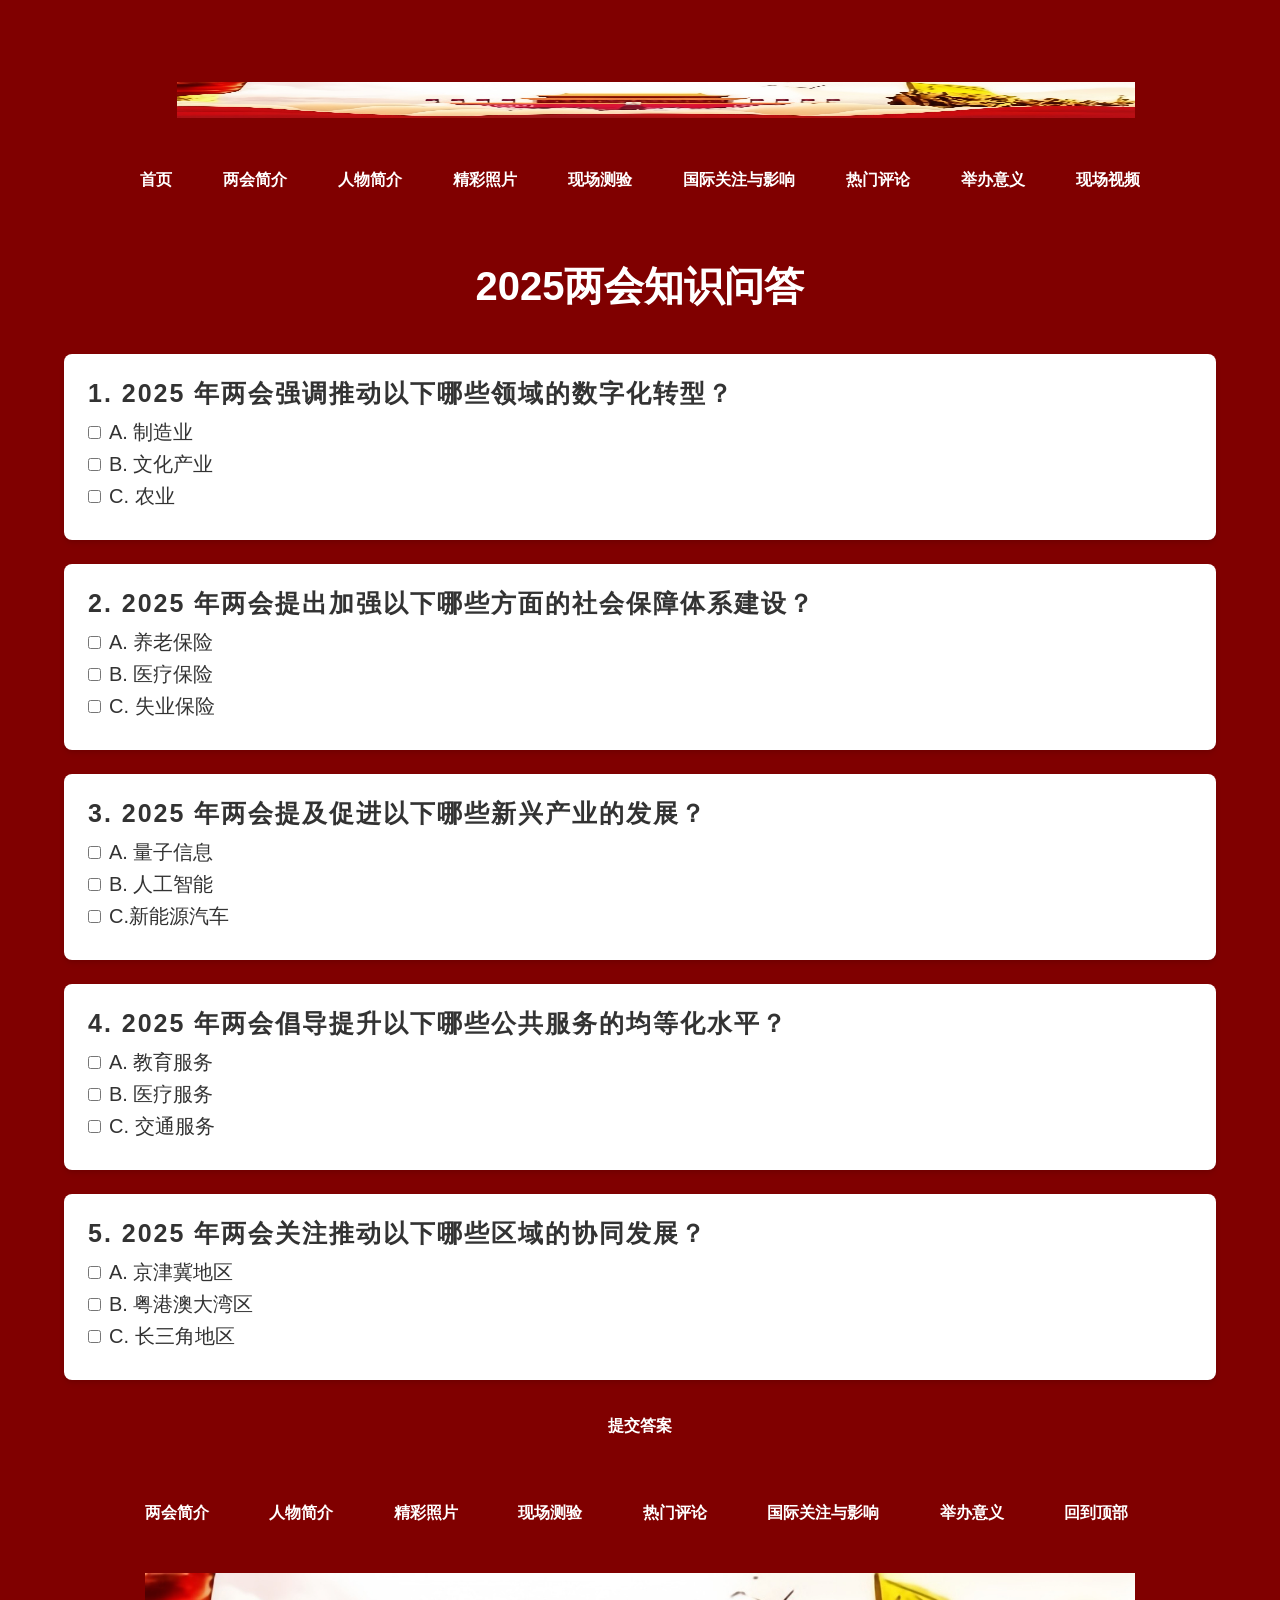
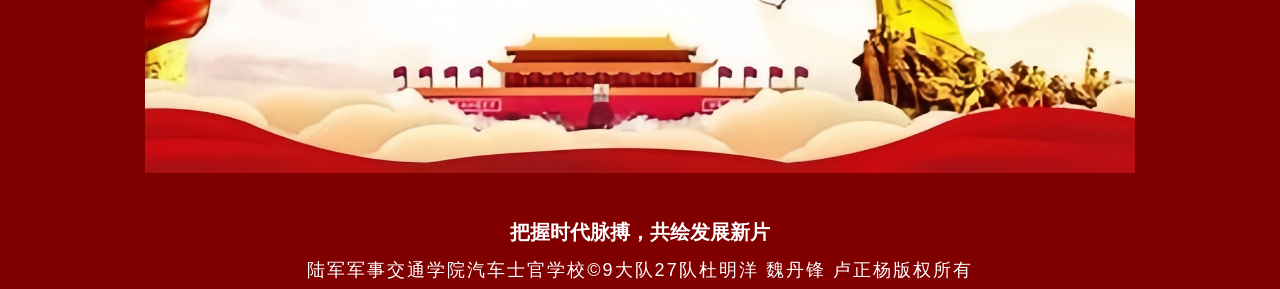
==== commit b27427c1: "Update index8.html" ====
--- a/index8.html
+++ b/index8.html
@@ -1,6011 +1,246 @@
-<!DOCTYPE html>
-<!-- saved from url=(0047)index8.html -->
-<html lang="en" imt-state="dual" imt-trans-position="after"><script type="text/javascript" async="" src="./static/atrk.js"></script><script charset="utf-8" src="./static/yeefxkpycount.js"></script><script type="text/javascript" src="chrome-extension://jbikjaejnjfbloojafllmdiknfndgljo/document.js"></script><head><meta http-equiv="Content-Type" content="text/html; charset=UTF-8">
-      
-      <meta name="viewport" content="width=device-width, initial-scale=1.0">
-      <meta http-equiv="X-UA-Compatible" content="ie=edge">
-      <link href="https://www.gov.cn/govweb/xhtml/favicon.ico" rel="shortcut icon" type="image/x-icon">
-      <title>2023年第3期_国务院大事我知道_中国政府网</title>
-      <meta name="others" content="">
-      <meta name="keywords" content="">
-      <meta name="description" content="中国政府网,国务院,大事我知道,有奖答题,互动,考题,2023年第3期">
-      <meta name="filepath" content="index8.html">
-      <meta name="catalog" content="dati202303">
-      <meta name="filetype" content="0">
-      <meta name="publishedtype" content="1">
-      <meta name="pagetype" content="2">
-      <link rel="stylesheet" type="text/css" href="./static/dswzd.css">
-      <link rel="stylesheet" type="text/css" href="./static/yh-favorite_ext.css">
-      <script src="./static/jquery1.12.4.min.js"></script>
-      <script type="text/javascript" src="./static/yh-idm5.0.0.js"></script>
-      <script type="text/javascript" src="./static/md5.js"></script>
-      <script type="text/javascript" src="./static/easydialog.min.js"></script>
-      <script type="text/javascript" src="./static/front_userinfo_dswzd.js"></script>
+<!doctype html>
+<html>
+<head>
+<meta charset="utf-8">
+<title>两会</title>
+<link rel="stylesheet" type="text/css" href="css/css.css"/>
+<link rel="stylesheet" href="./css/aut.css">
+<style>
+  body {
+           
+            font-family: 'Inter', sans-serif;
+        }
+        #quizForm{
+          width: 1200px;
+          margin: auto;
+        }
+       .header {
+            background-color: #800000;
+            color: white;
+            text-align: center;
+            padding: 2rem;
+            height: 100px !important;
+            
+        }
+
+       .question-container {
+            background-color: white;
+            border-radius: 0.5rem;
+            box-shadow: 0 4px 6px -1px rgba(0, 0, 0, 0.1), 0 2px 4px -1px rgba(0, 0, 0, 0.06);
+            padding: 1.5rem;
+            margin: 1.5rem;
+        }
+
+       .question {
+            font-size: 1.125rem;
+            font-weight: 600;
+            margin-bottom: 0.75rem;
+            font-size: 25px;
+            letter-spacing: 2px;
+}
+
+
+       .option {
+            margin-bottom: 0.5rem;
+            display: flex;
+            align-items: center;
+            font-size: 20px;
+        }
+
+       .option input[type="checkbox"] {
+            margin-right: 0.5rem;
+        }
+
+       .submit-button {
+            background-color: #800000;
+            color: white;
+            padding: 0.75rem 1.5rem;
+            border-radius: 0.375rem;
+            font-weight: 600;
+            cursor: pointer;
+            display: block;
+            margin: 0 auto;
+            transition: background-color 0.3s ease;
+            border: none;
+            font-size: 1rem;
+        }
+
+       .submit-button:hover {
+            background-color: #660000;
+        }
+
+        #result {
+            text-align: center;
+            font-size: 1.25rem;
+            font-weight: 600;
+            margin-top: 1.5rem;
+            color: #fff;
+        }
+
+       .answer-explanation {
+            text-align: center;
+            color: #ffffff;
+            margin-top: 1rem;
+        }
+</style>
+
+
+</head>
+
+<body>
+
+<!--container start-->
+<div class="container">
+
+  <!--header start-->
+  <div class="header" id="header">
+    <a href="index.html">
+    <img src="images/i2.jpg">
+    </a>
+  </div>
+  <!--header end-->
   
-      <script type="text/javascript" src="./static/crypto-js.js"></script>
-
-	<style type="text/css">
-		/* .content_box{display: block;} */
-		.infor_box{
-		  position: relative;
-		}
-		.big_img_box{
-		  position: absolute;
-		  top: 0;
-		  left: 0;
-		  /* opacity:0.7; */
-		}
-		/* 竖图 */
-		.big_img_box img{
-		  display: block;
-		  margin: 41px auto 0;
-		  width: 480px;
-		}
-		/* 横图 */
-		.big_img_box .bigImg1{
-		  width: 600px;
-		}
-		.tktqxt{
-			text-align: center;
-			text-indent:1em;
-		}
-		.hengtu img{
-			width: 200px;
-			height: auto;
-		}
-		.shutu img{
-			width: 160px;
-			height: auto;
-		}
-    .img-title{margin:auto;text-align: center;background: #cdcdcd;}
-    
-	
-    .par_1 .tips603{display:inline-block;background: yellow;width: auto;cursor: default;}
-	
-	
-	</style>
-
-  <script type="text/javascript" src="./static/valisign" id="_ssoedit"></script><script type="text/javascript" src="./static/jsencrypt.js"></script><style data-id="immersive-translate-default-injected-css">:root {
-  --immersive-translate-theme-underline-borderColor: #72ece9;
-  --immersive-translate-theme-nativeUnderline-borderColor: #72ece9;
-  --immersive-translate-theme-nativeDashed-borderColor: #72ece9;
-  --immersive-translate-theme-nativeDotted-borderColor: #72ece9;
-  --immersive-translate-theme-highlight-backgroundColor: #ffff00;
-  --immersive-translate-theme-dashed-borderColor: #59c1bd;
-  --immersive-translate-theme-blockquote-borderColor: #cc3355;
-  --immersive-translate-theme-thinDashed-borderColor: #ff374f;
-  --immersive-translate-theme-dashedBorder-borderColor: #94a3b8;
-  --immersive-translate-theme-dashedBorder-borderRadius: 0;
-  --immersive-translate-theme-solidBorder-borderColor: #94a3b8;
-  --immersive-translate-theme-solidBorder-borderRadius: 0;
-  --immersive-translate-theme-dotted-borderColor: #94a3b8;
-  --immersive-translate-theme-wavy-borderColor: #72ece9;
-  --immersive-translate-theme-dividingLine-borderColor: #94a3b8;
-  --immersive-translate-theme-grey-textColor: #2f4f4f;
-  --immersive-translate-theme-marker-backgroundColor: #fbda41;
-  --immersive-translate-theme-marker-backgroundColor-rgb: 251, 218, 65;
-  --immersive-translate-theme-marker2-backgroundColor: #ffff00;
-  --immersive-translate-theme-background-backgroundColor: #dbafaf;
-  --immersive-translate-theme-background-backgroundColor-rgb: 219, 175, 175;
-  --immersive-translate-theme-background-backgroundOpacity: 12;
-  --immersive-translate-theme-opacity-opacity: 10;
-}
-
-[imt-state="dual"] .immersive-translate-target-translation-pre-whitespace {
-  white-space: pre-wrap !important;
-}
-
-[imt-state="dual"] .immersive-translate-pdf-target-container {
-  position: absolute;
-  background-color: #fff;
-  font-family: -apple-system, BlinkMacSystemFont, "Segoe UI", Roboto, Helvetica,
-    sans-serif;
-  top: 0;
-  width: 600px;
-  height: 100%;
-  z-index: 2;
-  line-height: 1.3;
-  font-size: 16px;
-}
-[imt-state="dual"] .immersive-translate-target-wrapper[dir="rtl"] {
-  text-align: right;
-}
-
-[imt-state="dual"]
-  .immersive-translate-pdf-target-container
-  .immersive-translate-target-wrapper {
-  color: rgb(0, 0, 0);
-  white-space: normal;
-  position: absolute;
-}
-
-[imt-state="dual"]
-  .immersive-translate-pdf-target-container
-  .immersive-translate-target-wrapper
-  font {
-  color: inherit;
-  white-space: inherit;
-  position: unset;
-}
-
-[imt-state="translation"] .immersive-translate-target-wrapper > br {
-  display: none;
-}
-
-[imt-state="translation"]
-  .immersive-translate-target-translation-block-wrapper {
-  margin: 0 !important;
-}
-
-[imt-state="dual"] .immersive-translate-target-translation-block-wrapper {
-  margin: 8px 0 !important;
-  display: inline-block;
-}
-
-[imt-trans-position="before"]
-  .immersive-translate-target-translation-block-wrapper {
-  display: block;
-}
-
-[imt-trans-position="before"]
-  .immersive-translate-target-translation-block-wrapper {
-  margin-top: 0 !important;
-}
-
-[imt-state="dual"] .immersive-translate-target-translation-pdf-block-wrapper {
-  margin: 0 !important;
-  display: inline-block;
-}
-
-[imt-state="dual"] .immersive-translate-target-translation-theme-grey-inner {
-  color: var(--immersive-translate-theme-grey-textColor);
-}
-
-[imt-state="dual"]
-  .immersive-translate-target-translation-theme-underline-inner {
-  border-bottom: 1px solid
-    var(--immersive-translate-theme-underline-borderColor) !important;
-}
-
-[imt-state="dual"]
-  .immersive-translate-target-translation-theme-nativeUnderline-inner {
-  text-decoration: underline !important;
-  text-decoration-color: var(
-    --immersive-translate-theme-nativeUnderline-borderColor
-  ) !important;
-}
-
-[imt-state="dual"]
-  .immersive-translate-target-translation-block-wrapper-theme-dashedBorder {
-  border: 1px dashed var(--immersive-translate-theme-dashedBorder-borderColor) !important;
-  border-radius: var(
-    --immersive-translate-theme-dashedBorder-borderRadius
-  ) !important;
-  padding: 6px;
-  margin-top: 2px;
-  display: inline-block;
-}
-
-[imt-state="dual"]
-  .immersive-translate-target-translation-inline-wrapper-theme-dashedBorder {
-  border: 1px dashed var(--immersive-translate-theme-dashedBorder-borderColor) !important;
-  border-radius: var(
-    --immersive-translate-theme-dashedBorder-borderRadius
-  ) !important;
-  padding: 2px;
-}
-
-[imt-state="dual"]
-  .immersive-translate-target-translation-block-wrapper-theme-solidBorder {
-  border: 1px solid var(--immersive-translate-theme-solidBorder-borderColor) !important;
-  border-radius: var(
-    --immersive-translate-theme-solidBorder-borderRadius
-  ) !important;
-  padding: 6px;
-  margin-top: 2px;
-  display: inline-block;
-}
-
-[imt-state="dual"]
-  .immersive-translate-target-translation-inline-wrapper-theme-solidBorder {
-  border: 1px solid var(--immersive-translate-theme-solidBorder-borderColor) !important;
-  border-radius: var(
-    --immersive-translate-theme-solidBorder-borderRadius
-  ) !important;
-  padding: 2px;
-}
-
-[imt-state="dual"]
-  .immersive-translate-target-translation-theme-nativeDashed-inner {
-  text-decoration: underline !important;
-  text-decoration-color: var(
-    --immersive-translate-theme-nativeDashed-borderColor
-  ) !important;
-  text-decoration-style: dashed !important;
-}
-
-[imt-state="dual"]
-  .immersive-translate-target-translation-theme-thinDashed-inner {
-  border-bottom: 1px dashed
-    var(--immersive-translate-theme-thinDashed-borderColor) !important;
-}
-
-[imt-state="dual"] .immersive-translate-target-translation-theme-dotted-inner {
-  background-image: linear-gradient(
-    to right,
-    var(--immersive-translate-theme-dotted-borderColor) 30%,
-    rgba(255, 255, 255, 0) 0%
-  );
-  background-position: bottom;
-  background-size: 5px 1px;
-  background-repeat: repeat-x;
-  padding-bottom: 3px;
-}
-
-[imt-state="dual"]
-  .immersive-translate-target-translation-theme-nativeDotted-inner {
-  text-decoration: underline !important;
-  text-decoration-color: var(
-    --immersive-translate-theme-nativeDotted-borderColor
-  ) !important;
-  text-decoration-style: dotted !important;
-}
-
-[imt-state="dual"] .immersive-translate-target-translation-theme-wavy-inner {
-  text-decoration: underline !important;
-  text-decoration-color: var(
-    --immersive-translate-theme-wavy-borderColor
-  ) !important;
-  text-decoration-style: wavy !important;
-}
-
-[imt-state="dual"] .immersive-translate-target-translation-theme-dashed-inner {
-  background: linear-gradient(
-      to right,
-      var(--immersive-translate-theme-dashed-borderColor) 0%,
-      var(--immersive-translate-theme-dashed-borderColor) 50%,
-      transparent 50%,
-      transparent 100%
-    )
-    repeat-x left bottom;
-  background-size: 8px 2px;
-  padding-bottom: 2px;
-}
-
-[imt-state="dual"]
-  .immersive-translate-target-translation-block-wrapper-theme-dividingLine::before {
-  content: "";
-  display: block;
-  max-width: 80px;
-  width: 10%;
-  border-top: 1px dashed
-    var(--immersive-translate-theme-dividingLine-borderColor);
-  padding-top: 8px;
-}
-
-[imt-state="dual"]
-  .immersive-translate-target-translation-inline-wrapper-theme-dividingLine::before {
-  content: "";
-  border-left: 1px dashed
-    var(--immersive-translate-theme-dividingLine-borderColor);
-  max-height: 16px;
-  height: 16px;
-  padding-left: 8px;
-}
-
-[imt-state="dual"]
-  .immersive-translate-target-translation-theme-highlight-inner {
-  background: var(--immersive-translate-theme-highlight-backgroundColor);
-  box-decoration-break: clone;
-  -webkit-box-decoration-break: clone;
-}
-
-[imt-state="dual"]
-  .immersive-translate-target-translation-block-wrapper-theme-marker {
-  line-height: 1.5em;
-}
-
-[imt-state="dual"] .immersive-translate-target-translation-theme-marker2-inner {
-  font-weight: bold;
-  text-shadow: 10px 0px 3px
-      var(--immersive-translate-theme-marker2-backgroundColor),
-    16px 3px 9px var(--immersive-translate-theme-marker2-backgroundColor),
-    2px 0px 6px var(--immersive-translate-theme-marker2-backgroundColor),
-    -12px 0px 12px var(--immersive-translate-theme-marker2-backgroundColor) !important;
-}
-
-[imt-state="dual"] .immersive-translate-target-translation-theme-marker-inner {
-  /* TODO: add more texture */
-  background: linear-gradient(
-    to right,
-    rgba(var(--immersive-translate-theme-marker-backgroundColor-rgb), 0.1),
-    rgba(var(--immersive-translate-theme-marker-backgroundColor-rgb), 0.9) 3%,
-    rgba(var(--immersive-translate-theme-marker-backgroundColor-rgb), 0.9) 35%,
-    rgba(var(--immersive-translate-theme-marker-backgroundColor-rgb), 0.9) 70%,
-    rgba(var(--immersive-translate-theme-marker-backgroundColor-rgb), 0.8) 95%,
-    rgba(var(--immersive-translate-theme-marker-backgroundColor-rgb), 0.3)
-  );
-  box-decoration-break: clone;
-  -webkit-box-decoration-break: clone;
-}
-
-[imt-state="dual"] .immersive-translate-target-translation-theme-weakening {
-  opacity: 0.618 !important;
-}
-
-[imt-state="dual"] .immersive-translate-target-translation-theme-italic {
-  font-style: italic !important;
-}
-
-[imt-state="dual"] .immersive-translate-target-translation-theme-bold {
-  font-weight: bold !important;
-}
-
-[imt-state="dual"]
-  .immersive-translate-target-translation-block-wrapper-theme-paper {
-  margin: 8px 0;
-  box-shadow: rgba(0, 0, 0, 0.24) 0px 3px 8px;
-  padding: 16px 32px;
-  display: inline-block;
-}
-
-[imt-state="dual"]
-  .immersive-translate-target-translation-block-wrapper-theme-blockquote {
-  border-left: 4px solid var(--immersive-translate-theme-blockquote-borderColor) !important;
-  padding-left: 12px !important;
-  margin-top: 4px;
-  margin-bottom: 4px;
-  padding-top: 4px;
-  padding-bottom: 4px;
-  display: inline-block;
-}
-
-[imt-state="dual"] .immersive-translate-target-translation-theme-mask-inner {
-  filter: blur(5px) !important;
-  transition: filter 0.3s ease !important;
-  border-radius: 10px;
-  display: inline-block;
-}
-
-[data-immersive-translate-root-translation-theme="none"]
-  .immersive-translate-target-translation-theme-mask-inner {
-  filter: none !important;
-}
-
-[data-immersive-translate-root-translation-theme="mask"]
-  .immersive-translate-target-inner {
-  filter: blur(5px) !important;
-  transition: filter 0.3s ease !important;
-  border-radius: 10px;
-  display: inline-block;
-}
-
-/* opacity theme start */
-
-[imt-state="dual"] .immersive-translate-target-translation-theme-opacity-inner {
-  filter: opacity(
-    calc(var(--immersive-translate-theme-opacity-opacity) * 1%)
-  ) !important;
-  transition: filter 0.3s ease !important;
-  border-radius: 10px;
-  display: inline-block;
-}
-
-[data-immersive-translate-root-translation-theme="none"]
-  .immersive-translate-target-translation-theme-opacity-inner {
-  filter: none !important;
-}
-[data-immersive-translate-root-translation-theme="opacity"]
-  .immersive-translate-target-inner,
-[imt-state="dual"]
-  .immersive-translate-target-translation-theme-opacity-inner:hover {
-  filter: opacity(
-    calc(var(--immersive-translate-theme-opacity-opacity) * 1%)
-  ) !important;
-  transition: filter 0.3s ease !important;
-  border-radius: 10px;
-  display: inline-block;
-}
-
-[imt-state="dual"]
-  .immersive-translate-target-translation-theme-opacity-inner:hover {
-  filter: none !important;
-}
-
-[imt-state="dual"]
-  .immersive-translate-target-translation-theme-mask-inner:hover {
-  filter: none !important;
-}
-[data-immersive-translate-root-translation-theme="opacity"]
-  .immersive-translate-target-inner:hover {
-  filter: none !important;
-}
-
-[data-immersive-translate-root-translation-theme="mask"]
-  .immersive-translate-target-inner:hover {
-  filter: none !important;
-}
-
-/* opacity theme end */
-
-/* background theme start */
-[imt-state="dual"]
-  .immersive-translate-target-translation-block-wrapper-theme-background {
-  margin: 8px 0;
-  background: rgba(
-    var(--immersive-translate-theme-background-backgroundColor-rgb),
-    calc(var(--immersive-translate-theme-background-backgroundOpacity) * 1%)
-  );
-  border-radius: 4px;
-  box-shadow: unset !important;
-  padding: 12px;
-  display: inline-block;
-}
-[imt-state="dual"]
-  .immersive-translate-target-translation-theme-background-inner {
-  background: rgba(
-    var(--immersive-translate-theme-background-backgroundColor-rgb),
-    calc(var(--immersive-translate-theme-background-backgroundOpacity) * 1%)
-  );
-  padding-left: 6px;
-  padding-right: 6px;
-  box-decoration-break: clone;
-  -webkit-box-decoration-break: clone;
-}
-[imt-state="dual"]
-  .immersive-translate-target-translation-block-wrapper
-  .immersive-translate-target-translation-theme-background-inner {
-  background: unset;
-  padding-left: unset;
-  padding-right: unset;
-}
-/* background theme end */
-
-/* vertical css , please remain it in the last one. */
-.immersive-translate-target-translation-vertical-block-wrapper {
-  margin: 0px 8px !important;
-}
-
-.immersive-translate-text {
-  font-size: 15px !important;
-}
-
-.immersive-translate-error-toast {
-  position: fixed;
-  top: 5%;
-  z-index: 99999999;
-  left: 0;
-  right: 0;
-  margin: auto;
-  max-width: 300px;
-  padding: 16px;
-  border-radius: 12px;
-  background-color: rgba(0, 0, 0, 0.8);
-  display: flex;
-  flex-direction: row;
-  justify-content: space-between;
-}
-
-@media all and (min-width: 750px) {
-  .immersive-translate-error-toast {
-    max-width: 400px;
-  }
-}
-
-.immersive-translate-clickable-button {
-  cursor: pointer;
-}
-
-.immersive-translate-help-button {
-  cursor: pointer;
-}
-
-.immersive-translate-loading-text:before {
-  content: "...";
-}
-
-/* dark mode for loading */
-
-@media only screen and (prefers-color-scheme: dark) {
-  .immersive-translate-loading {
-    border: 2px rgba(255, 255, 255, 0.25) solid !important;
-    border-top: 2px rgba(255, 255, 255, 1) solid !important;
-  }
-}
-
-.immersive-translate-error-wrapper {
-  position: relative;
-  display: inline-flex;
-  padding: 6px;
-  margin: 0 12px;
-  white-space: nowrap;
-  font-size: 0.9em;
-}
-[lang="zh-CN"] .immersive-translate-error-wrapper {
-  font-size: 0.75em;
-}
-[lang="zh-TW"] .immersive-translate-error-wrapper {
-  font-size: 0.75em;
-}
-
-.immersive-translate-tooltip {
-  position: relative;
-  display: inline-flex;
-  /* little indicater to indicate it's hoverable */
-}
-
-.immersive-translate-tooltip-content {
-  /* here's the magic */
-  position: absolute;
-  z-index: 100000000000;
-
-  left: 50%;
-  bottom: 0;
-  transform: translate(-50%, 110%);
-  line-height: 1;
-  /* and add a small left margin */
-
-  /* basic styles */
-  width: max-content;
-  max-width: 250px;
-  word-wrap: break-word;
-  white-space: pre-line;
-  padding: 10px;
-  border-radius: 10px;
-  background: #000c;
-  color: #fff;
-  text-align: center;
-  font-size: 14px;
-  display: none;
-  /* hide by default */
-}
-
-.immersive-translate-tooltip:hover .immersive-translate-tooltip-content {
-  display: inline-block;
-}
-
-.immersive-translate-tooltip:hover + .immersive-translate-tooltip-content {
-  display: inline-block;
-}
-
-.immersive-translate-tooltip-content-table {
-  left: unset !important;
-  bottom: unset !important;
-  transform: translate(-10%, 50%) !important;
-}
-
-.immersive-translate-tooltip:hover:before {
-  display: inline-block;
-}
-
-.immersive-translate-loading-spinner {
-  vertical-align: middle !important;
-  width: 10px !important;
-  height: 10px !important;
-  display: inline-block !important;
-  margin: 0 4px !important;
-  border: 2px rgba(221, 244, 255, 0.6) solid !important;
-  border-top: 2px rgba(0, 0, 0, 0.375) solid !important;
-  border-left: 2px rgba(0, 0, 0, 0.375) solid !important;
-  border-radius: 50% !important;
-  padding: 0 !important;
-  -webkit-animation: immersive-translate-loading-animation 0.6s infinite linear !important;
-  animation: immersive-translate-loading-animation 0.6s infinite linear !important;
-}
-
-@-webkit-keyframes immersive-translate-loading-animation {
-  from {
-    -webkit-transform: rotate(0deg);
-  }
-
-  to {
-    -webkit-transform: rotate(359deg);
-  }
-}
-
-@keyframes immersive-translate-loading-animation {
-  from {
-    transform: rotate(0deg);
-  }
-
-  to {
-    transform: rotate(359deg);
-  }
-}
-
-.imt-image-status {
-  background-color: rgba(0, 0, 0, 0.5);
-  display: flex;
-  flex-direction: column;
-  align-items: center;
-  justify-content: center;
-  color: var(--bg-2, #fff);
-  font-size: 14px;
-}
-</style><style data-id="immersive-translate-user-custom-style">:root {
-
-.immersive-translate-target-inner { font-family: inherit; }
-
-
-.immersive-translate-target-inner { font-family: inherit; }
-}
-
-[imt-state="dual"] .immersive-translate-target-translation-theme-none-inner{color: green;}
-</style><style data-id="immersive-translate-dynamic-injected-css">.immersive-translate-target-wrapper[dir='rtl'] {text-align: right;}
-.immersive-translate-target-wrapper[dir='rtl'] [data-immersive-translate-class-bak*='block-wrapper'] {display:block;}
-.immersive-translate-target-wrapper {word-break:break-word; user-select:text;}
-[imt-state="translation"] .immersive-translate-target-wrapper[dir='rtl'] {display:inline-block;}
-[dir='rtl'] .immersive-translate-target-wrapper:not([dir]) {text-align:left;}
-[imt-state=dual] .immersive-translate-target-translation-block-wrapper-theme-dividingLine::before {display:block;}
-[imt-trans-position=before] .immersive-translate-target-translation-block-wrapper {display:block!important;}
-</style><style data-id="immersive-translate-input-injected-css">.immersive-translate-input {
-  position: absolute;
-  top: 0;
-  right: 0;
-  left: 0;
-  bottom: 0;
-  z-index: 2147483647;
-  display: flex;
-  justify-content: center;
-  align-items: center;
-}
-.immersive-translate-attach-loading::after {
-  content: " ";
-
-  --loading-color: #f78fb6;
-  width: 6px;
-  height: 6px;
-  border-radius: 50%;
-  display: block;
-  margin: 12px auto;
-  position: relative;
-  color: white;
-  left: -100px;
-  box-sizing: border-box;
-  animation: immersiveTranslateShadowRolling 1.5s linear infinite;
-
-  position: absolute;
-  top: 50%;
-  left: 50%;
-  transform: translate(-2000%, -50%);
-  z-index: 100;
-}
-
-.immersive-translate-loading-spinner {
-  vertical-align: middle !important;
-  width: 10px !important;
-  height: 10px !important;
-  display: inline-block !important;
-  margin: 0 4px !important;
-  border: 2px rgba(221, 244, 255, 0.6) solid !important;
-  border-top: 2px rgba(0, 0, 0, 0.375) solid !important;
-  border-left: 2px rgba(0, 0, 0, 0.375) solid !important;
-  border-radius: 50% !important;
-  padding: 0 !important;
-  -webkit-animation: immersive-translate-loading-animation 0.6s infinite linear !important;
-  animation: immersive-translate-loading-animation 0.6s infinite linear !important;
-}
-
-@-webkit-keyframes immersive-translate-loading-animation {
-  from {
-    -webkit-transform: rotate(0deg);
-  }
-
-  to {
-    -webkit-transform: rotate(359deg);
-  }
-}
-
-@keyframes immersive-translate-loading-animation {
-  from {
-    transform: rotate(0deg);
-  }
-
-  to {
-    transform: rotate(359deg);
-  }
-}
-
-.immersive-translate-input-loading {
-  --loading-color: #f78fb6;
-  width: 6px;
-  height: 6px;
-  border-radius: 50%;
-  display: block;
-  margin: 12px auto;
-  position: relative;
-  color: white;
-  left: -100px;
-  box-sizing: border-box;
-  animation: immersiveTranslateShadowRolling 1.5s linear infinite;
-}
-
-@keyframes immersiveTranslateShadowRolling {
-  0% {
-    box-shadow: 0px 0 rgba(255, 255, 255, 0), 0px 0 rgba(255, 255, 255, 0),
-      0px 0 rgba(255, 255, 255, 0), 0px 0 rgba(255, 255, 255, 0);
-  }
-
-  12% {
-    box-shadow: 100px 0 var(--loading-color), 0px 0 rgba(255, 255, 255, 0),
-      0px 0 rgba(255, 255, 255, 0), 0px 0 rgba(255, 255, 255, 0);
-  }
-
-  25% {
-    box-shadow: 110px 0 var(--loading-color), 100px 0 var(--loading-color),
-      0px 0 rgba(255, 255, 255, 0), 0px 0 rgba(255, 255, 255, 0);
-  }
-
-  36% {
-    box-shadow: 120px 0 var(--loading-color), 110px 0 var(--loading-color),
-      100px 0 var(--loading-color), 0px 0 rgba(255, 255, 255, 0);
-  }
-
-  50% {
-    box-shadow: 130px 0 var(--loading-color), 120px 0 var(--loading-color),
-      110px 0 var(--loading-color), 100px 0 var(--loading-color);
-  }
-
-  62% {
-    box-shadow: 200px 0 rgba(255, 255, 255, 0), 130px 0 var(--loading-color),
-      120px 0 var(--loading-color), 110px 0 var(--loading-color);
-  }
-
-  75% {
-    box-shadow: 200px 0 rgba(255, 255, 255, 0), 200px 0 rgba(255, 255, 255, 0),
-      130px 0 var(--loading-color), 120px 0 var(--loading-color);
-  }
-
-  87% {
-    box-shadow: 200px 0 rgba(255, 255, 255, 0), 200px 0 rgba(255, 255, 255, 0),
-      200px 0 rgba(255, 255, 255, 0), 130px 0 var(--loading-color);
-  }
-
-  100% {
-    box-shadow: 200px 0 rgba(255, 255, 255, 0), 200px 0 rgba(255, 255, 255, 0),
-      200px 0 rgba(255, 255, 255, 0), 200px 0 rgba(255, 255, 255, 0);
-  }
-}
-
-.immersive-translate-toast {
-  display: flex;
-  position: fixed;
-  z-index: 2147483647;
-  left: 0;
-  right: 0;
-  top: 1%;
-  width: fit-content;
-  padding: 12px 20px;
-  margin: auto;
-  overflow: auto;
-  background: #fef6f9;
-  box-shadow: 0px 4px 10px 0px rgba(0, 10, 30, 0.06);
-  font-size: 15px;
-  border-radius: 8px;
-  color: #333;
-}
-
-.immersive-translate-toast-content {
-  display: flex;
-  flex-direction: row;
-  align-items: center;
-}
-
-.immersive-translate-toast-hidden {
-  margin: 0 20px 0 72px;
-  text-decoration: underline;
-  cursor: pointer;
-}
-
-.immersive-translate-toast-close {
-  color: #666666;
-  font-size: 20px;
-  font-weight: bold;
-  padding: 0 10px;
-  cursor: pointer;
-}
-
-@media screen and (max-width: 768px) {
-  .immersive-translate-toast {
-    top: 0;
-    padding: 12px 0px 0 10px;
-  }
-  .immersive-translate-toast-content {
-    flex-direction: column;
-    text-align: center;
-  }
-  .immersive-translate-toast-hidden {
-    margin: 10px auto;
-  }
-}
-
-.immersive-translate-modal {
-  display: none;
-  position: fixed;
-  z-index: 2147483647;
-  left: 0;
-  top: 0;
-  width: 100%;
-  height: 100%;
-  overflow: auto;
-  background-color: rgb(0, 0, 0);
-  background-color: rgba(0, 0, 0, 0.4);
-  font-size: 15px;
-}
-
-.immersive-translate-modal-content {
-  background-color: #fefefe;
-  margin: 10% auto;
-  padding: 40px 24px 24px;
-  border: 1px solid #888;
-  border-radius: 10px;
-  width: 80%;
-  max-width: 270px;
-  font-family: system-ui, -apple-system, "Segoe UI", "Roboto", "Ubuntu",
-    "Cantarell", "Noto Sans", sans-serif, "Apple Color Emoji", "Segoe UI Emoji",
-    "Segoe UI Symbol", "Noto Color Emoji";
-  position: relative;
-}
-
-@media screen and (max-width: 768px) {
-  .immersive-translate-modal-content {
-    margin: 50% auto !important;
-  }
-}
-
-.immersive-translate-modal .immersive-translate-modal-content-in-input {
-  max-width: 500px;
-}
-.immersive-translate-modal-content-in-input .immersive-translate-modal-body {
-  text-align: left;
-  max-height: unset;
-}
-
-.immersive-translate-modal-title {
-  text-align: center;
-  font-size: 16px;
-  font-weight: 700;
-  color: #333333;
-}
-
-.immersive-translate-modal-body {
-  text-align: center;
-  font-size: 14px;
-  font-weight: 400;
-  color: #333333;
-  word-break: break-all;
-  margin-top: 24px;
-}
-
-@media screen and (max-width: 768px) {
-  .immersive-translate-modal-body {
-    max-height: 250px;
-    overflow-y: auto;
-  }
-}
-
-.immersive-translate-close {
-  color: #666666;
-  position: absolute;
-  right: 16px;
-  top: 16px;
-  font-size: 20px;
-  font-weight: bold;
-}
-
-.immersive-translate-close:hover,
-.immersive-translate-close:focus {
-  color: black;
-  text-decoration: none;
-  cursor: pointer;
-}
-
-.immersive-translate-modal-footer {
-  display: flex;
-  justify-content: center;
-  flex-wrap: wrap;
-  margin-top: 24px;
-}
-
-.immersive-translate-btn {
-  width: fit-content;
-  color: #fff;
-  background-color: #ea4c89;
-  border: none;
-  font-size: 16px;
-  margin: 0 8px;
-  padding: 9px 30px;
-  border-radius: 5px;
-  display: flex;
-  align-items: center;
-  justify-content: center;
-  cursor: pointer;
-  transition: background-color 0.3s ease;
-}
-
-.immersive-translate-btn:hover {
-  background-color: #f082ac;
-}
-.immersive-translate-btn:disabled {
-  opacity: 0.6;
-  cursor: not-allowed;
-}
-.immersive-translate-btn:disabled:hover {
-  background-color: #ea4c89;
-}
-
-.immersive-translate-cancel-btn {
-  /* gray color */
-  background-color: rgb(89, 107, 120);
-}
-
-.immersive-translate-cancel-btn:hover {
-  background-color: hsl(205, 20%, 32%);
-}
-
-.immersive-translate-action-btn {
-  background-color: transparent;
-  color: #ea4c89;
-  border: 1px solid #ea4c89;
-}
-
-.immersive-translate-btn svg {
-  margin-right: 5px;
-}
-
-.immersive-translate-link {
-  cursor: pointer;
-  user-select: none;
-  -webkit-user-drag: none;
-  text-decoration: none;
-  color: #007bff;
-  -webkit-tap-highlight-color: rgba(0, 0, 0, 0.1);
-}
-
-.immersive-translate-primary-link {
-  cursor: pointer;
-  user-select: none;
-  -webkit-user-drag: none;
-  text-decoration: none;
-  color: #ea4c89;
-  -webkit-tap-highlight-color: rgba(0, 0, 0, 0.1);
-}
-
-.immersive-translate-modal input[type="radio"] {
-  margin: 0 6px;
-  cursor: pointer;
-}
-
-.immersive-translate-modal label {
-  cursor: pointer;
-}
-
-.immersive-translate-close-action {
-  position: absolute;
-  top: 2px;
-  right: 0px;
-  cursor: pointer;
-}
-
-.imt-image-status {
-  background-color: rgba(0, 0, 0, 0.5) !important;
-  display: flex !important;
-  flex-direction: column !important;
-  align-items: center !important;
-  justify-content: center !important;
-  border-radius: 16px !important;
-}
-.imt-image-status img,
-.imt-image-status svg,
-.imt-img-loading {
-  width: 28px !important;
-  height: 28px !important;
-  margin: 0 0 8px 0 !important;
-  min-height: 28px !important;
-  min-width: 28px !important;
-  position: relative !important;
-}
-.imt-img-loading {
-  background-image: url("[data-uri]");
-  background-size: 28px 28px;
-  animation: image-loading-rotate 1s linear infinite !important;
-}
-
-.imt-image-status span {
-  color: var(--bg-2, #fff) !important;
-  font-size: 14px !important;
-  line-height: 14px !important;
-  font-weight: 500 !important;
-  font-family: "PingFang SC", Arial, sans-serif !important;
-}
-
-@keyframes image-loading-rotate {
-  from {
-    transform: rotate(360deg);
-  }
-  to {
-    transform: rotate(0deg);
-  }
-}
-</style></head>
-  <body cz-shortcut-listen="true" data-immersive-translate-walked="d64dabf2-aa53-4704-a70f-8f91bc4e5151">
-    <!--微信分享图功能-->
-    <div style="display:none" data-immersive-translate-walked="d64dabf2-aa53-4704-a70f-8f91bc4e5151">
-      <img class="share-img" src="./static/150.jpg" width="300" height="300">
-    </div>
-   <div class="share-title" style="display:none" data-immersive-translate-walked="d64dabf2-aa53-4704-a70f-8f91bc4e5151">2023年第3期_国务院大事我知道_中国政府网</div>
-	 <div class="share-substr" style="display:none" data-immersive-translate-walked="d64dabf2-aa53-4704-a70f-8f91bc4e5151">https://dati.www.gov.cn/dswzd/202303/</div> 
-	 <script src="./static/jweixin-1.0.0.js"></script> 
-	 <script src="./static/20191226wxShare.js"></script> 
-   <!-- <script src="./resources/js/20191226wxShare.js"></script> -->
-	 <!--微信分享图功能--> 
-    <div class="top" data-immersive-translate-walked="d64dabf2-aa53-4704-a70f-8f91bc4e5151">
-      <div class="top_row clearfix" data-immersive-translate-walked="d64dabf2-aa53-4704-a70f-8f91bc4e5151">
-          <a class="top_row_l" href="http://www.gov.cn/" target="_blank" data-immersive-translate-walked="d64dabf2-aa53-4704-a70f-8f91bc4e5151"></a>
-          <ul class="top_row_r" data-immersive-translate-walked="d64dabf2-aa53-4704-a70f-8f91bc4e5151">
-              <li class="top_row_r_icon1" data-immersive-translate-walked="d64dabf2-aa53-4704-a70f-8f91bc4e5151">
-                  <span data-immersive-translate-walked="d64dabf2-aa53-4704-a70f-8f91bc4e5151"></span>
-              </li>
-              <li class="top_row_r_icon3" data-immersive-translate-walked="d64dabf2-aa53-4704-a70f-8f91bc4e5151">
-                  <span data-immersive-translate-walked="d64dabf2-aa53-4704-a70f-8f91bc4e5151"></span>
-              </li>
-          </ul>
-      </div>
-    </div>
-    <div class="login_banner" data-immersive-translate-walked="d64dabf2-aa53-4704-a70f-8f91bc4e5151">
-      <a href="http://www.gov.cn/zhuanti/dswzd/index.htm" target="_blank" data-immersive-translate-walked="d64dabf2-aa53-4704-a70f-8f91bc4e5151"></a>
-      <div class="banner_qishu" data-immersive-translate-walked="d64dabf2-aa53-4704-a70f-8f91bc4e5151">
-        <h1 class="qishu" data-immersive-translate-walked="d64dabf2-aa53-4704-a70f-8f91bc4e5151">第3期</h1>
-        <p class="nian" data-immersive-translate-walked="d64dabf2-aa53-4704-a70f-8f91bc4e5151">2023年</p>
-      </div>    
-    </div>
-    <div class="mobile_banner" data-immersive-translate-walked="d64dabf2-aa53-4704-a70f-8f91bc4e5151"><a href="http://www.gov.cn/zhuanti/dswzd/index.htm" target="_blank" data-immersive-translate-walked="d64dabf2-aa53-4704-a70f-8f91bc4e5151"><img src="./static/mobile_ban.jpg"></a></div>
-    <form action="https://liuyan.www.gov.cn/pushMessage/saveAnswerMessage.do" id="formdswod" method="get" data-immersive-translate-walked="d64dabf2-aa53-4704-a70f-8f91bc4e5151">  
-      <input type="hidden" name="ticket" value="" id="ticket" data-immersive-translate-walked="d64dabf2-aa53-4704-a70f-8f91bc4e5151">  
-      <input type="hidden" name="totalScore" value="" id="totalScore" data-immersive-translate-walked="d64dabf2-aa53-4704-a70f-8f91bc4e5151">  
-      <input type="hidden" name="qishu" value="" id="qishu" data-immersive-translate-walked="d64dabf2-aa53-4704-a70f-8f91bc4e5151">  
-      <input type="hidden" name="answertime" value="" id="answertime" data-immersive-translate-walked="d64dabf2-aa53-4704-a70f-8f91bc4e5151">  
-      <input type="hidden" name="servicecode" value="" id="servicecode" data-immersive-translate-walked="d64dabf2-aa53-4704-a70f-8f91bc4e5151">  
-    </form>
- <!-- 
- 判断题标识“1”
- 单选题标识“2”
- 多选题标识“3”
- 填空题标识“4” 
+  <!--nav start-->
+  <div class="nav">
+    <ul class="nav_ul">
+      <li class="item"><a href="index.html">首页</a></li>
+      <li class="item"><a href="view1.html">两会简介</a></li>
+      <li class="item"><a href="view2.html">人物简介</a></li>
+      <li class="item"><a href="view3.html">精彩照片</a></li>
+     <li class="item"> <a href="index8.html">现场测验</a></li>
+     <li class="item"><a href="view4.html">国际关注与影响</a></li>
+      <li class="item"><a href="view5.html">热门评论</a></li>
+      <li class="item"><a href="view6.html">举办意义</a></li>
+      <li class="item"><a href="./viode.html">现场视频</a></li>
+    </ul>
+  </div>
  
- data-tixing="2"
-  -->
-<!-- 第1题-->
-<div class="content_box qbox" data-qid="01" data-tixing="3" data-peitu="0" style="display: block;" data-immersive-translate-walked="d64dabf2-aa53-4704-a70f-8f91bc4e5151">
-  <div class="mid_content" data-immersive-translate-walked="d64dabf2-aa53-4704-a70f-8f91bc4e5151">
-    <div class="infor_line" data-immersive-translate-walked="d64dabf2-aa53-4704-a70f-8f91bc4e5151"><span class="question_type" data-immersive-translate-walked="d64dabf2-aa53-4704-a70f-8f91bc4e5151">1/10 多选题</span><span class="time" data-immersive-translate-walked="d64dabf2-aa53-4704-a70f-8f91bc4e5151"><img src="./static/time.png" width="32" height="32" data-immersive-translate-walked="d64dabf2-aa53-4704-a70f-8f91bc4e5151">已用时：<span class="timer" data-immersive-translate-walked="d64dabf2-aa53-4704-a70f-8f91bc4e5151">00:00:06</span></span>
-    </div>
-    <div class="infor_box" data-immersive-translate-walked="d64dabf2-aa53-4704-a70f-8f91bc4e5151">
-      <div class="question_type_mobile" data-immersive-translate-walked="d64dabf2-aa53-4704-a70f-8f91bc4e5151"><span>1/10</span> 多选题</div>
-      <p class="par_1" data-immersive-translate-walked="d64dabf2-aa53-4704-a70f-8f91bc4e5151">2月13日，《中共中央 国务院关于做好2023年全面推进乡村振兴重点工作的意见》公布。这是21世纪以来指导“三农”工作的第20个中央一号文件。对文件精神，以下表述正确的是：</p>
-      <div class="options multiple-topics" data-immersive-translate-walked="d64dabf2-aa53-4704-a70f-8f91bc4e5151">
-        <p class="option" data-v="true" data-immersive-translate-walked="d64dabf2-aa53-4704-a70f-8f91bc4e5151">A．抓紧抓好粮食和重要农产品稳产保供，确保全国粮食产量保持在1.3万亿斤以上</p>
-        <p class="option" data-v="true" data-immersive-translate-walked="d64dabf2-aa53-4704-a70f-8f91bc4e5151">B．坚决守住不发生规模性返贫底线，确保脱贫劳动力就业规模稳定在3000万人以上</p>
-        <p class="option" data-v="true" data-immersive-translate-walked="d64dabf2-aa53-4704-a70f-8f91bc4e5151">C．在政府投资重点工程和农业农村基础设施建设项目中推广以工代赈。深化农村土地制度改革，让农民更多分享改革红利</p>
-        <p class="option" data-v="true" data-immersive-translate-walked="d64dabf2-aa53-4704-a70f-8f91bc4e5151">D．扎实推进宜居宜业和美乡村建设。深入实施数字乡村发展行动，推动数字化应用场景研发推广</p>
-      </div>
-      <a class="btn butn confirm" data-immersive-translate-walked="d64dabf2-aa53-4704-a70f-8f91bc4e5151">确定</a>
-      <div class="strategy strategyHide" data-immersive-translate-walked="d64dabf2-aa53-4704-a70f-8f91bc4e5151"><a data-immersive-translate-walked="d64dabf2-aa53-4704-a70f-8f91bc4e5151">答题攻略</a><p style="display: none;" data-immersive-translate-walked="d64dabf2-aa53-4704-a70f-8f91bc4e5151"><b>【答题攻略】</b><span class="c1">全面建设社会主义现代化国家，最艰巨最繁重的任务仍然在农村。守好“三农”基本盘至关重要、不容有失。</span><span class="triangle"></span></p></div>
-    </div>
-  </div>
+  <div class="header">
+    <h1 class="text-3xl">2025两会知识问答</h1>
 </div>
-<div class="content_box abox" data-immersive-translate-walked="d64dabf2-aa53-4704-a70f-8f91bc4e5151">
-  <div class="mid_content" data-immersive-translate-walked="d64dabf2-aa53-4704-a70f-8f91bc4e5151">
-    <div class="infor_line" data-immersive-translate-walked="d64dabf2-aa53-4704-a70f-8f91bc4e5151"><span class="question_type" data-immersive-translate-walked="d64dabf2-aa53-4704-a70f-8f91bc4e5151">1/10 多选题</span><span class="time" data-immersive-translate-walked="d64dabf2-aa53-4704-a70f-8f91bc4e5151"><img src="./static/time.png" data-immersive-translate-walked="d64dabf2-aa53-4704-a70f-8f91bc4e5151">已用时：<span class="timer" data-immersive-translate-walked="d64dabf2-aa53-4704-a70f-8f91bc4e5151">00:00:06</span></span>
-    </div>
-    <div class="infor_box" data-immersive-translate-walked="d64dabf2-aa53-4704-a70f-8f91bc4e5151">    <div class="question_type_mobile" data-immersive-translate-walked="d64dabf2-aa53-4704-a70f-8f91bc4e5151"><span>1/10</span> 多选题</div><span class="icon" data-immersive-translate-walked="d64dabf2-aa53-4704-a70f-8f91bc4e5151"><img src="./static/right.jpg" width="62" height="62"></span>
-      <span class="answer" data-immersive-translate-walked="d64dabf2-aa53-4704-a70f-8f91bc4e5151">回答正确</span>
-      <div class="prompt_box" data-immersive-translate-walked="d64dabf2-aa53-4704-a70f-8f91bc4e5151">
-        <p class="option" data-immersive-translate-walked="d64dabf2-aa53-4704-a70f-8f91bc4e5151">答案：A、B、C、D全都对哦！</p>
-        <p class="know" data-immersive-translate-walked="d64dabf2-aa53-4704-a70f-8f91bc4e5151">
-      <b data-immersive-translate-walked="d64dabf2-aa53-4704-a70f-8f91bc4e5151">【你知道吗】</b>《农业农村部关于落实党中央国务院2023年全面推进乡村振兴重点工作部署的实施意见》（农发〔2023〕1号）指出，<span style="font-weight: bold;" data-immersive-translate-walked="d64dabf2-aa53-4704-a70f-8f91bc4e5151">一是协同推进产能提升和结构优化。</span>坚持把保障粮食和重要农产品稳定安全供给作为头等大事，全方位夯实粮食安全根基，提升农业综合生产能力。大力发展现代设施农业，加快构建多元化食物供给体系，努力实现粮食安全保障能力有新提高、农业生产结构不断优化。<span style="font-weight: bold;" data-immersive-translate-walked="d64dabf2-aa53-4704-a70f-8f91bc4e5151">二是协同推进成果巩固和农民增收。</span>把脱贫群众放在农民增收大格局中统筹考虑，把更多资源力量聚焦配置到产业就业、创业兴业上，多措并举提升内生发展动力等。<span style="font-weight: bold;" data-immersive-translate-walked="d64dabf2-aa53-4704-a70f-8f91bc4e5151">三是协同推进乡村建设和乡村治理。</span>整治提升农村人居环境，提升乡村基础设施建设和公共服务质量，增强乡村治理效能等。</p>
-      </div>
-      <a class="btn butn next" data-immersive-translate-walked="d64dabf2-aa53-4704-a70f-8f91bc4e5151">下一题</a>
-    </div>
-  </div>
+<form id="quizForm">
+    <div class="question-container">
+        <p class="question">1. 2025 年两会强调推动以下哪些领域的数字化转型？</p>
+        <label class="option">
+            <input type="checkbox" name="q1" value="A"> A. 制造业
+        </label>
+        <label class="option">
+            <input type="checkbox" name="q1" value="B"> B. 文化产业
+        </label>
+        <label class="option">
+            <input type="checkbox" name="q1" value="C"> C. 农业
+        </label>
+    </div>
+    <div class="question-container">
+        <p class="question">2. 2025 年两会提出加强以下哪些方面的社会保障体系建设？</p>
+        <label class="option">
+            <input type="checkbox" name="q2" value="A"> A. 养老保险
+        </label>
+        <label class="option">
+            <input type="checkbox" name="q2" value="B"> B. 医疗保险
+        </label>
+        <label class="option">
+            <input type="checkbox" name="q2" value="C"> C. 失业保险
+        </label>
+    </div>
+    <div class="question-container">
+        <p class="question">3. 2025 年两会提及促进以下哪些新兴产业的发展？</p>
+        <label class="option">
+            <input type="checkbox" name="q3" value="A"> A.  量子信息
+        </label>
+        <label class="option">
+            <input type="checkbox" name="q3" value="B"> B. 人工智能
+        </label>
+        <label class="option">
+            <input type="checkbox" name="q3" value="C"> C.新能源汽车
+        </label>
+    </div>
+    <div class="question-container">
+        <p class="question">4. 2025 年两会倡导提升以下哪些公共服务的均等化水平？</p>
+        <label class="option">
+            <input type="checkbox" name="q4" value="A"> A. 教育服务
+        </label>
+        <label class="option">
+            <input type="checkbox" name="q4" value="B"> B. 医疗服务
+        </label>
+        <label class="option">
+            <input type="checkbox" name="q4" value="C"> C. 交通服务
+        </label>
+    </div>
+    <div class="question-container">
+        <p class="question">5. 2025 年两会关注推动以下哪些区域的协同发展？</p>
+        <label class="option">
+            <input type="checkbox" name="q5" value="A"> A. 京津冀地区
+        </label>
+        <label class="option">
+            <input type="checkbox" name="q5" value="B"> B. 粤港澳大湾区
+        </label>
+        <label class="option">
+            <input type="checkbox" name="q5" value="C"> C. 长三角地区
+        </label>
+    </div>
+    <button type="button" class="submit-button" onclick="checkAnswers()">提交答案</button>
+</form>
+<div id="result"></div>
+<div id="answerExplanation" class="answer-explanation"></div>
+
+<script>
+    function checkAnswers() {
+        const correctAnswers = {
+            q1: ['A', 'C'],
+            q2: ['A', 'B'],
+            q3: ['B', 'C'],
+            q4: ['A', 'B'],
+            q5: ['A', 'C']
+        };
+        let score = 0;
+        let explanation = '';
+
+        for (let question in correctAnswers) {
+            const selectedOptions = Array.from(document.querySelectorAll(`input[name=${question}]:checked`)).map(option => option.value);
+            const isCorrect = selectedOptions.length === 2 && selectedOptions.every(option => correctAnswers[question].includes(option));
+            if (isCorrect) {
+                score++;
+            } else {
+                const correctOptionLetters = correctAnswers[question].join('、');
+                explanation += `第 ${parseInt(question.slice(1))} 题答错啦，正确答案是：${correctOptionLetters}。<br>`;
+            }
+        }
+        const totalScore = (score / 5) * 100;
+        const resultDiv = document.getElementById('result');
+        resultDiv.textContent = `你的得分是：${totalScore} 分`;
+
+        const answerExplanationDiv = document.getElementById('answerExplanation');
+        answerExplanationDiv.innerHTML = explanation;
+    }
+</script>
 </div>
-
-
-<!-- 第2题-->
-<div class="content_box qbox" data-qid="02" data-tixing="3" data-peitu="1" data-immersive-translate-walked="d64dabf2-aa53-4704-a70f-8f91bc4e5151">
-  <div class="mid_content" data-immersive-translate-walked="d64dabf2-aa53-4704-a70f-8f91bc4e5151">
-    <div class="infor_line" data-immersive-translate-walked="d64dabf2-aa53-4704-a70f-8f91bc4e5151"><span class="question_type" data-immersive-translate-walked="d64dabf2-aa53-4704-a70f-8f91bc4e5151">2/10 多选题</span><span class="time" data-immersive-translate-walked="d64dabf2-aa53-4704-a70f-8f91bc4e5151"><img src="./static/time.png" data-immersive-translate-walked="d64dabf2-aa53-4704-a70f-8f91bc4e5151">已用时：<span class="timer" data-immersive-translate-walked="d64dabf2-aa53-4704-a70f-8f91bc4e5151">00:00:06</span></span>
-    </div>
-    <div class="infor_box" data-immersive-translate-walked="d64dabf2-aa53-4704-a70f-8f91bc4e5151">
-      <div class="question_type_mobile" data-immersive-translate-walked="d64dabf2-aa53-4704-a70f-8f91bc4e5151"><span>2/10</span> 多选题</div>
-      <p class="par_1 hengtu tupianfangda2" data-title="" data-immersive-translate-walked="d64dabf2-aa53-4704-a70f-8f91bc4e5151"><img src="./static/20230302.jpg"><i data-immersive-translate-walked="d64dabf2-aa53-4704-a70f-8f91bc4e5151"></i>李克强总理2月3日主持召开国务院第八次全体会议，讨论《政府工作报告（征求意见稿）》；2月6日、13日主持召开两场座谈会，听取对《政府工作报告（征求意见稿）》的意见建议。以下表述正确的是：</p>
-      <div class="options multiple-topics" data-immersive-translate-walked="d64dabf2-aa53-4704-a70f-8f91bc4e5151">
-        <p class="option" data-v="true" data-immersive-translate-walked="d64dabf2-aa53-4704-a70f-8f91bc4e5151">A．发往各省（区、市）征求意见</p>
-        <p class="option" data-v="true" data-immersive-translate-walked="d64dabf2-aa53-4704-a70f-8f91bc4e5151">B．发往中央国家机关有关部门、单位征求意见</p>
-        <p class="option" data-v="true" data-immersive-translate-walked="d64dabf2-aa53-4704-a70f-8f91bc4e5151">C．听取各界人士、基层代表的意见建议</p>
-        <p class="option" data-v="true" data-immersive-translate-walked="d64dabf2-aa53-4704-a70f-8f91bc4e5151">D．听取各民主党派中央、全国工商联负责人和无党派人士代表的意见建议</p>
-      </div>
-      <a class="btn butn confirm" data-immersive-translate-walked="d64dabf2-aa53-4704-a70f-8f91bc4e5151">确定</a>
-      <div class="strategy strategyHide" data-immersive-translate-walked="d64dabf2-aa53-4704-a70f-8f91bc4e5151"><a data-immersive-translate-walked="d64dabf2-aa53-4704-a70f-8f91bc4e5151">答题攻略</a><p style="display: none;" data-immersive-translate-walked="d64dabf2-aa53-4704-a70f-8f91bc4e5151"><b data-immersive-translate-walked="d64dabf2-aa53-4704-a70f-8f91bc4e5151">【答题攻略】</b><span class="c1" data-immersive-translate-walked="d64dabf2-aa53-4704-a70f-8f91bc4e5151">对政府工作积极建言献策，对科学民主决策发挥了重要作用。</span><span class="triangle" data-immersive-translate-walked="d64dabf2-aa53-4704-a70f-8f91bc4e5151"></span></p></div>
-    </div>
-  </div>
+<!--container end-->
+<div class="footer">
+  <!--footer_nav start-->
+  <div class="footer_nav">
+    <a href="view1.html">两会简介</a>
+    <a href="view2.html">人物简介</a>
+    <a href="view3.html">精彩照片</a>
+    <a href="index8.html">现场测验</a>
+    <a href="view5.html">热门评论</a>
+    <a href="view4.html">国际关注与影响</a>
+    <a href="view6.html">举办意义</a>
+    <a href="#header">回到顶部</a>
+  </div>
+  <!--footer_nav end-->
+  <!--footer_logo start-->
+  <div class="footer_logo">
+    <img src="images/i2.jpg">
+  </div>
+  <!--footer_logo end-->
+  <!--footer_copyright start-->
+  <div class="footer_copyright">
+     
+    <p><b>把握时代脉搏，共绘发展新片 </b></p>
+    <p style="text-align: center; font-size: 18px ; color: #fff;">陆军军事交通学院汽车士官学校©9大队27队杜明洋 魏丹锋 卢正杨版权所有</p>
+  </div>
+  <!--footer_copyright end-->
 </div>
-<div class="content_box abox" data-immersive-translate-walked="d64dabf2-aa53-4704-a70f-8f91bc4e5151">
-  <div class="mid_content" data-immersive-translate-walked="d64dabf2-aa53-4704-a70f-8f91bc4e5151">
-    <div class="infor_line" data-immersive-translate-walked="d64dabf2-aa53-4704-a70f-8f91bc4e5151"><span class="question_type" data-immersive-translate-walked="d64dabf2-aa53-4704-a70f-8f91bc4e5151">2/10 多选题</span><span class="time" data-immersive-translate-walked="d64dabf2-aa53-4704-a70f-8f91bc4e5151"><img src="./static/time.png" data-immersive-translate-walked="d64dabf2-aa53-4704-a70f-8f91bc4e5151">已用时：<span class="timer" data-immersive-translate-walked="d64dabf2-aa53-4704-a70f-8f91bc4e5151">00:00:06</span></span>
-    </div>
-    <div class="infor_box" data-immersive-translate-walked="d64dabf2-aa53-4704-a70f-8f91bc4e5151">    <div class="question_type_mobile" data-immersive-translate-walked="d64dabf2-aa53-4704-a70f-8f91bc4e5151"><span>2/10</span> 多选题</div><span class="icon" data-immersive-translate-walked="d64dabf2-aa53-4704-a70f-8f91bc4e5151"><img src="./static/right.jpg" width="62" height="62"></span>
-      <span class="answer" data-immersive-translate-walked="d64dabf2-aa53-4704-a70f-8f91bc4e5151">回答正确</span>
-      <div class="prompt_box" data-immersive-translate-walked="d64dabf2-aa53-4704-a70f-8f91bc4e5151">
-        <p class="option" data-immersive-translate-walked="d64dabf2-aa53-4704-a70f-8f91bc4e5151">答案：A、B、C、D全都对哦！</p>
-        <p class="know" data-immersive-translate-walked="d64dabf2-aa53-4704-a70f-8f91bc4e5151">
-      <b data-immersive-translate-walked="d64dabf2-aa53-4704-a70f-8f91bc4e5151">【你知道吗】</b>国务院向全国人民代表大会报告工作，是宪法规定的重要职责，也是接受人民监督。要广泛听取意见，汇聚各方智慧，使政府工作报告更好反映工作实际和形势要求。邀请各民主党派、全国工商联和无党派人士对政府工作报告提出意见建议，是中国共产党领导的多党合作和政治协商制度的重要体现，是国务院接受民主监督的重要程序。</p>
-      </div>
-      <a class="btn butn next" data-immersive-translate-walked="d64dabf2-aa53-4704-a70f-8f91bc4e5151">下一题</a>
-    </div>
-  </div>
-</div>
-
-<!-- 第3题-->
-<div class="content_box completion-box qbox" data-qid="03" data-tixing="4" data-peitu="1" data-immersive-translate-walked="d64dabf2-aa53-4704-a70f-8f91bc4e5151">
-  <div class="mid_content" data-immersive-translate-walked="d64dabf2-aa53-4704-a70f-8f91bc4e5151">
-    <div class="infor_line" data-immersive-translate-walked="d64dabf2-aa53-4704-a70f-8f91bc4e5151"><span class="question_type" data-immersive-translate-walked="d64dabf2-aa53-4704-a70f-8f91bc4e5151">3/10 填空题</span><span class="time" data-immersive-translate-walked="d64dabf2-aa53-4704-a70f-8f91bc4e5151"><img src="./static/time.png" data-immersive-translate-walked="d64dabf2-aa53-4704-a70f-8f91bc4e5151">已用时：<span class="timer" data-immersive-translate-walked="d64dabf2-aa53-4704-a70f-8f91bc4e5151">00:00:06</span></span>
-    </div>
-    <div class="infor_box" data-immersive-translate-walked="d64dabf2-aa53-4704-a70f-8f91bc4e5151">
-      <div class="question_type_mobile" data-immersive-translate-walked="d64dabf2-aa53-4704-a70f-8f91bc4e5151"><span>3/10</span> 填空题</div>
-		  <p class="par_1 hengtu tupianfangda3" data-title="" data-immersive-translate-walked="d64dabf2-aa53-4704-a70f-8f91bc4e5151"><img src="./static/20230303.jpg"><i data-immersive-translate-walked="d64dabf2-aa53-4704-a70f-8f91bc4e5151"></i>国家市场监督管理总局统计显示，截至2023年1月，我国市场主体达1.7亿户，其中全国登记在册_____达1.14亿户，约占市场主体总量三分之二、带动近3亿人就业。</p>
-      <p class="par_1 tktqxt pspan" data-immersive-translate-walked="d64dabf2-aa53-4704-a70f-8f91bc4e5151"><span data-immersive-translate-walked="d64dabf2-aa53-4704-a70f-8f91bc4e5151"></span><span data-immersive-translate-walked="d64dabf2-aa53-4704-a70f-8f91bc4e5151"></span><span data-immersive-translate-walked="d64dabf2-aa53-4704-a70f-8f91bc4e5151"></span><span data-immersive-translate-walked="d64dabf2-aa53-4704-a70f-8f91bc4e5151"></span><span data-immersive-translate-walked="d64dabf2-aa53-4704-a70f-8f91bc4e5151"></span></p>
-      <div class="selective_filling" data-immersive-translate-walked="d64dabf2-aa53-4704-a70f-8f91bc4e5151">
-       请选填：<span data-immersive-translate-walked="d64dabf2-aa53-4704-a70f-8f91bc4e5151">工</span><span data-immersive-translate-walked="d64dabf2-aa53-4704-a70f-8f91bc4e5151">个</span><span data-immersive-translate-walked="d64dabf2-aa53-4704-a70f-8f91bc4e5151">商</span><span data-immersive-translate-walked="d64dabf2-aa53-4704-a70f-8f91bc4e5151">体</span><span data-immersive-translate-walked="d64dabf2-aa53-4704-a70f-8f91bc4e5151">户</span></div>
-      <div class="tishi" style="width: 100%;height: 38px;line-height: 38px;font-size: 24px; display: none;text-align: center;" data-immersive-translate-walked="d64dabf2-aa53-4704-a70f-8f91bc4e5151"></div>
-      <a class="btn com-butn" data-v="个体工商户" data-immersive-translate-walked="d64dabf2-aa53-4704-a70f-8f91bc4e5151">确定</a>
-      <div class="strategy" data-immersive-translate-walked="d64dabf2-aa53-4704-a70f-8f91bc4e5151"><a data-immersive-translate-walked="d64dabf2-aa53-4704-a70f-8f91bc4e5151">答题攻略</a><p style="display: none;" data-immersive-translate-walked="d64dabf2-aa53-4704-a70f-8f91bc4e5151"><b data-immersive-translate-walked="d64dabf2-aa53-4704-a70f-8f91bc4e5151">【答题攻略】</b><span class="c1" data-immersive-translate-walked="d64dabf2-aa53-4704-a70f-8f91bc4e5151">看图找答案。</span><span class="triangle" data-immersive-translate-walked="d64dabf2-aa53-4704-a70f-8f91bc4e5151"></span></p></div>
-    </div>
-  </div>
-</div>
-<div class="content_box abox" data-immersive-translate-walked="d64dabf2-aa53-4704-a70f-8f91bc4e5151">
-  <div class="mid_content" data-immersive-translate-walked="d64dabf2-aa53-4704-a70f-8f91bc4e5151">
-    <div class="infor_line" data-immersive-translate-walked="d64dabf2-aa53-4704-a70f-8f91bc4e5151"><span class="question_type" data-immersive-translate-walked="d64dabf2-aa53-4704-a70f-8f91bc4e5151">3/10 填空题</span><span class="time" data-immersive-translate-walked="d64dabf2-aa53-4704-a70f-8f91bc4e5151"><img src="./static/time.png" data-immersive-translate-walked="d64dabf2-aa53-4704-a70f-8f91bc4e5151">已用时：<span class="timer" data-immersive-translate-walked="d64dabf2-aa53-4704-a70f-8f91bc4e5151">00:00:06</span></span>
-    </div>
-    <div class="infor_box" data-immersive-translate-walked="d64dabf2-aa53-4704-a70f-8f91bc4e5151">    <div class="question_type_mobile" data-immersive-translate-walked="d64dabf2-aa53-4704-a70f-8f91bc4e5151"><span>3/10</span> 填空题</div><span class="icon" data-immersive-translate-walked="d64dabf2-aa53-4704-a70f-8f91bc4e5151"><img src="./static/right.jpg" width="62" height="62"></span>
-      <span class="answer" data-immersive-translate-walked="d64dabf2-aa53-4704-a70f-8f91bc4e5151">回答正确</span>
-       <!--<span class="r_answer">你的答案：<b>政府工作报告</b></span>--> 
-      <div class="prompt_box" data-immersive-translate-walked="d64dabf2-aa53-4704-a70f-8f91bc4e5151">
-        <p class="option" data-immersive-translate-walked="d64dabf2-aa53-4704-a70f-8f91bc4e5151">答案：是“个体工商户”哦！</p>
-        <p class="know" data-immersive-translate-walked="d64dabf2-aa53-4704-a70f-8f91bc4e5151">
-          <b data-immersive-translate-walked="d64dabf2-aa53-4704-a70f-8f91bc4e5151">【你知道吗】</b>《促进个体工商户发展条例》2022年11月施行，完善了促进发展及保护权益的制度措施，从登记注册、经营场所供给以及资金、财税、金融、社保、创业就业、社区便民、知识产权保护等多方面，对个体工商户发展提供了全方位支持。条例实施首月，全国新登记个体工商户204.03万户，环比增长14.9%，有效激发了个体工商户创业创新活力。</p>
-      </div>
-      <a class="btn butn next" data-immersive-translate-walked="d64dabf2-aa53-4704-a70f-8f91bc4e5151">下一题</a>
-    </div>
-  </div>
-</div>
-
-<!-- 第4题-->
-<div class="content_box qbox" data-qid="04" data-tixing="3" data-peitu="0" data-immersive-translate-walked="d64dabf2-aa53-4704-a70f-8f91bc4e5151">
-  <div class="mid_content" data-immersive-translate-walked="d64dabf2-aa53-4704-a70f-8f91bc4e5151">
-    <div class="infor_line" data-immersive-translate-walked="d64dabf2-aa53-4704-a70f-8f91bc4e5151"><span class="question_type" data-immersive-translate-walked="d64dabf2-aa53-4704-a70f-8f91bc4e5151">4/10 多选题</span><span class="time" data-immersive-translate-walked="d64dabf2-aa53-4704-a70f-8f91bc4e5151"><img src="./static/time.png" data-immersive-translate-walked="d64dabf2-aa53-4704-a70f-8f91bc4e5151">已用时：<span class="timer" data-immersive-translate-walked="d64dabf2-aa53-4704-a70f-8f91bc4e5151">00:00:06</span></span>
-    </div>
-    <div class="infor_box" data-immersive-translate-walked="d64dabf2-aa53-4704-a70f-8f91bc4e5151">
-      <div class="question_type_mobile" data-immersive-translate-walked="d64dabf2-aa53-4704-a70f-8f91bc4e5151"><span>4/10</span> 多选题</div>
-      <p class="par_1 hengtu tupianfangda4" data-title="" data-immersive-translate-walked="d64dabf2-aa53-4704-a70f-8f91bc4e5151"><img src="./static/20230304.jpg"><i data-immersive-translate-walked="d64dabf2-aa53-4704-a70f-8f91bc4e5151"></i>2月10日，李克强总理同柬埔寨首相洪森举行会谈。以下表述正确的是：</p>
-      <div class="options multiple-topics" data-immersive-translate-walked="d64dabf2-aa53-4704-a70f-8f91bc4e5151">
-        <p class="option" data-v="true" data-immersive-translate-walked="d64dabf2-aa53-4704-a70f-8f91bc4e5151">A．中柬建交65年来，两国关系在相互尊重、平等相待基础上日益深化，互利合作成果丰硕</p>
-        <p class="option" data-v="true" data-immersive-translate-walked="d64dabf2-aa53-4704-a70f-8f91bc4e5151">B．希望双方用好中柬自贸协定和区域全面经济伙伴关系协定生效带来的红利，加强产业链合作，推动贸易、投资等领域合作提质升级</p>
-        <p class="option" data-v="true" data-immersive-translate-walked="d64dabf2-aa53-4704-a70f-8f91bc4e5151">C．发挥好中柬产能与投资等合作机制作用，提升基础设施建设合作水平</p>
-        <p class="option" data-v="true" data-immersive-translate-walked="d64dabf2-aa53-4704-a70f-8f91bc4e5151">D．中国同东盟是命运与共、休戚相关的全面战略伙伴，始终视东盟为周边外交优先方向</p>
-      </div>
-      <a class="btn butn confirm" data-immersive-translate-walked="d64dabf2-aa53-4704-a70f-8f91bc4e5151">确定</a>
-      <div class="strategy strategyHide" data-immersive-translate-walked="d64dabf2-aa53-4704-a70f-8f91bc4e5151"><a data-immersive-translate-walked="d64dabf2-aa53-4704-a70f-8f91bc4e5151">答题攻略</a><p style="display: none;" data-immersive-translate-walked="d64dabf2-aa53-4704-a70f-8f91bc4e5151"><b data-immersive-translate-walked="d64dabf2-aa53-4704-a70f-8f91bc4e5151">【答题攻略】</b><span class="c1" data-immersive-translate-walked="d64dabf2-aa53-4704-a70f-8f91bc4e5151">全都对哦！</span><span class="triangle" data-immersive-translate-walked="d64dabf2-aa53-4704-a70f-8f91bc4e5151"></span></p></div>
-    </div>
-  </div>
-</div>
-<div class="content_box abox" data-immersive-translate-walked="d64dabf2-aa53-4704-a70f-8f91bc4e5151">
-  <div class="mid_content" data-immersive-translate-walked="d64dabf2-aa53-4704-a70f-8f91bc4e5151">
-    <div class="infor_line" data-immersive-translate-walked="d64dabf2-aa53-4704-a70f-8f91bc4e5151"><span class="question_type" data-immersive-translate-walked="d64dabf2-aa53-4704-a70f-8f91bc4e5151">4/10 多选题</span><span class="time" data-immersive-translate-walked="d64dabf2-aa53-4704-a70f-8f91bc4e5151"><img src="./static/time.png" data-immersive-translate-walked="d64dabf2-aa53-4704-a70f-8f91bc4e5151">已用时：<span class="timer" data-immersive-translate-walked="d64dabf2-aa53-4704-a70f-8f91bc4e5151">00:00:06</span></span>
-    </div>
-    <div class="infor_box" data-immersive-translate-walked="d64dabf2-aa53-4704-a70f-8f91bc4e5151">    <div class="question_type_mobile" data-immersive-translate-walked="d64dabf2-aa53-4704-a70f-8f91bc4e5151"><span>4/10</span> 多选题</div><span class="icon" data-immersive-translate-walked="d64dabf2-aa53-4704-a70f-8f91bc4e5151"><img src="./static/right.jpg" width="62" height="62"></span>
-      <span class="answer" data-immersive-translate-walked="d64dabf2-aa53-4704-a70f-8f91bc4e5151">回答正确</span>
-      <div class="prompt_box" data-immersive-translate-walked="d64dabf2-aa53-4704-a70f-8f91bc4e5151">
-        <p class="option" data-immersive-translate-walked="d64dabf2-aa53-4704-a70f-8f91bc4e5151">答案：A、B、C、D全都对哦！</p>
-        <p class="know" data-immersive-translate-walked="d64dabf2-aa53-4704-a70f-8f91bc4e5151">
-      <b data-immersive-translate-walked="d64dabf2-aa53-4704-a70f-8f91bc4e5151">【你知道吗】</b>李克强欢迎洪森在中国农历新年伊始正式访华。李克强表示，中方高度重视发展中柬关系。习近平主席同你友好会见，一致同意更好构建中柬命运共同体。中方支持柬埔寨走符合本国国情的发展道路，愿继续向柬方提供力所能及的帮助，实现互利共赢。希望双方以建交65周年为契机，加强战略沟通，继续在涉及彼此核心利益和重大关切问题上相互坚定支持，深化各领域务实合作，密切人文交流，谱写中柬关系新篇章，更好造福两国人民。</p>
-      </div>
-      <a class="btn butn next" data-immersive-translate-walked="d64dabf2-aa53-4704-a70f-8f91bc4e5151">下一题</a>
-    </div>
-  </div>
-</div>
-
-<!-- 第5题--> 
-<div class="content_box completion-box qbox" data-qid="05" data-tixing="4" data-peitu="0" data-immersive-translate-walked="d64dabf2-aa53-4704-a70f-8f91bc4e5151">
-  <div class="mid_content" data-immersive-translate-walked="d64dabf2-aa53-4704-a70f-8f91bc4e5151">
-    <div class="infor_line" data-immersive-translate-walked="d64dabf2-aa53-4704-a70f-8f91bc4e5151"><span class="question_type" data-immersive-translate-walked="d64dabf2-aa53-4704-a70f-8f91bc4e5151">5/10 填空题</span><span class="time" data-immersive-translate-walked="d64dabf2-aa53-4704-a70f-8f91bc4e5151"><img src="./static/time.png" data-immersive-translate-walked="d64dabf2-aa53-4704-a70f-8f91bc4e5151">已用时：<span class="timer" data-immersive-translate-walked="d64dabf2-aa53-4704-a70f-8f91bc4e5151">00:00:06</span></span>
-    </div>
-    <div class="infor_box" data-immersive-translate-walked="d64dabf2-aa53-4704-a70f-8f91bc4e5151">
-      <div class="question_type_mobile" data-immersive-translate-walked="d64dabf2-aa53-4704-a70f-8f91bc4e5151"><span>5/10</span> 填空题</div>
-		  <p class="par_1" data-title="" data-immersive-translate-walked="d64dabf2-aa53-4704-a70f-8f91bc4e5151">2月22日国务院常务会议听取落实涉企收费优惠政策和_____情况汇报，要求进一步巩固整治乱收费成果。</p>
-      <p class="par_1 tktqxt pspan" data-immersive-translate-walked="d64dabf2-aa53-4704-a70f-8f91bc4e5151"><span data-immersive-translate-walked="d64dabf2-aa53-4704-a70f-8f91bc4e5151"></span><span data-immersive-translate-walked="d64dabf2-aa53-4704-a70f-8f91bc4e5151"></span><span data-immersive-translate-walked="d64dabf2-aa53-4704-a70f-8f91bc4e5151"></span><span data-immersive-translate-walked="d64dabf2-aa53-4704-a70f-8f91bc4e5151"></span><span data-immersive-translate-walked="d64dabf2-aa53-4704-a70f-8f91bc4e5151"></span><span data-immersive-translate-walked="d64dabf2-aa53-4704-a70f-8f91bc4e5151"></span></p>
-      <div class="selective_filling" data-immersive-translate-walked="d64dabf2-aa53-4704-a70f-8f91bc4e5151">
-       请选填：<span data-immersive-translate-walked="d64dabf2-aa53-4704-a70f-8f91bc4e5151">规</span><span data-immersive-translate-walked="d64dabf2-aa53-4704-a70f-8f91bc4e5151">收</span><span data-immersive-translate-walked="d64dabf2-aa53-4704-a70f-8f91bc4e5151">整</span><span data-immersive-translate-walked="d64dabf2-aa53-4704-a70f-8f91bc4e5151">违</span><span data-immersive-translate-walked="d64dabf2-aa53-4704-a70f-8f91bc4e5151">费</span><span data-immersive-translate-walked="d64dabf2-aa53-4704-a70f-8f91bc4e5151">治</span></div>
-      <div class="tishi" style="width: 100%;height: 38px;line-height: 38px;font-size: 24px; display: none;text-align: center;" data-immersive-translate-walked="d64dabf2-aa53-4704-a70f-8f91bc4e5151"></div>
-      <a class="btn com-butn" data-v="整治违规收费" data-immersive-translate-walked="d64dabf2-aa53-4704-a70f-8f91bc4e5151">确定</a>
-      <div class="strategy" data-immersive-translate-walked="d64dabf2-aa53-4704-a70f-8f91bc4e5151"><a data-immersive-translate-walked="d64dabf2-aa53-4704-a70f-8f91bc4e5151">答题攻略</a><p style="display: none;" data-immersive-translate-walked="d64dabf2-aa53-4704-a70f-8f91bc4e5151"><b data-immersive-translate-walked="d64dabf2-aa53-4704-a70f-8f91bc4e5151">【答题攻略】</b><span class="c1" data-immersive-translate-walked="d64dabf2-aa53-4704-a70f-8f91bc4e5151">当前经济增长正在企稳回升，但仍面临诸多挑战，中小微企业、个体工商户经营仍较困难，要把整治涉企违规收费与落实助企纾困政策、优化营商环境、激发市场活力紧密结合起来。</span><span class="triangle" data-immersive-translate-walked="d64dabf2-aa53-4704-a70f-8f91bc4e5151"></span></p></div>
-    </div>
-  </div>
-</div>
-<div class="content_box abox" data-immersive-translate-walked="d64dabf2-aa53-4704-a70f-8f91bc4e5151">
-  <div class="mid_content" data-immersive-translate-walked="d64dabf2-aa53-4704-a70f-8f91bc4e5151">
-    <div class="infor_line" data-immersive-translate-walked="d64dabf2-aa53-4704-a70f-8f91bc4e5151"><span class="question_type" data-immersive-translate-walked="d64dabf2-aa53-4704-a70f-8f91bc4e5151">5/10 填空题</span><span class="time" data-immersive-translate-walked="d64dabf2-aa53-4704-a70f-8f91bc4e5151"><img src="./static/time.png" data-immersive-translate-walked="d64dabf2-aa53-4704-a70f-8f91bc4e5151">已用时：<span class="timer" data-immersive-translate-walked="d64dabf2-aa53-4704-a70f-8f91bc4e5151">00:00:06</span></span>
-    </div>
-    <div class="infor_box" data-immersive-translate-walked="d64dabf2-aa53-4704-a70f-8f91bc4e5151">    <div class="question_type_mobile" data-immersive-translate-walked="d64dabf2-aa53-4704-a70f-8f91bc4e5151"><span>5/10</span> 填空题</div><span class="icon" data-immersive-translate-walked="d64dabf2-aa53-4704-a70f-8f91bc4e5151"><img src="./static/right.jpg" width="62" height="62"></span>
-      <span class="answer" data-immersive-translate-walked="d64dabf2-aa53-4704-a70f-8f91bc4e5151">回答正确</span>
-       <!--<span class="r_answer">你的答案：<b>政府工作报告</b></span>--> 
-      <div class="prompt_box" data-immersive-translate-walked="d64dabf2-aa53-4704-a70f-8f91bc4e5151">
-        <p class="option" data-immersive-translate-walked="d64dabf2-aa53-4704-a70f-8f91bc4e5151">答案：是“整治违规收费”哦！</p>
-        <p class="know" data-immersive-translate-walked="d64dabf2-aa53-4704-a70f-8f91bc4e5151">
-          <b data-immersive-translate-walked="d64dabf2-aa53-4704-a70f-8f91bc4e5151">【你知道吗】</b>会议指出，各地区各有关部门着眼大局，以富有成效的工作和专项整治，推动涉企收费优惠政策落地见效，包括阶段性缓缴14项行政事业性收费和部分保证金、减免收费公路货车通行费、减并港口收费、给予用水用电用气费用补贴等，督促指导金融机构下调计费服务价格、行业协会商会减免收费，专项整治涉及金额超过2100亿元；同时严肃整治涉企违规收费，全国共查处相关问题7700多个，涉及金额50多亿元，已全部要求整改。</p>
-      </div>
-      <a class="btn butn next" data-immersive-translate-walked="d64dabf2-aa53-4704-a70f-8f91bc4e5151">下一题</a>
-    </div>
-  </div>
-</div>
-
-<!-- 第6题-->
-<div class="content_box completion-box qbox" data-qid="06" data-tixing="4" data-peitu="1" data-immersive-translate-walked="d64dabf2-aa53-4704-a70f-8f91bc4e5151">
-  <div class="mid_content" data-immersive-translate-walked="d64dabf2-aa53-4704-a70f-8f91bc4e5151">
-    <div class="infor_line" data-immersive-translate-walked="d64dabf2-aa53-4704-a70f-8f91bc4e5151"><span class="question_type" data-immersive-translate-walked="d64dabf2-aa53-4704-a70f-8f91bc4e5151">6/10 填空题</span><span class="time" data-immersive-translate-walked="d64dabf2-aa53-4704-a70f-8f91bc4e5151"><img src="./static/time.png" data-immersive-translate-walked="d64dabf2-aa53-4704-a70f-8f91bc4e5151">已用时：<span class="timer" data-immersive-translate-walked="d64dabf2-aa53-4704-a70f-8f91bc4e5151">00:00:06</span></span>
-    </div>
-    <div class="infor_box" data-immersive-translate-walked="d64dabf2-aa53-4704-a70f-8f91bc4e5151">
-      <div class="question_type_mobile" data-immersive-translate-walked="d64dabf2-aa53-4704-a70f-8f91bc4e5151"><span>6/10</span> 填空题</div>
-		  <p class="par_1" data-title="" data-immersive-translate-walked="d64dabf2-aa53-4704-a70f-8f91bc4e5151">2月17日，证监会发布全面实行股票发行注册制相关制度规则，自公布之日起施行。以下空白处应填写的内容是：</p>
-      <p class="par_2" data-immersive-translate-walked="d64dabf2-aa53-4704-a70f-8f91bc4e5151">全面实行_____是涉及资本市场全局的重大改革。</p>
-      <p class="par_1 tktqxt pspan" data-immersive-translate-walked="d64dabf2-aa53-4704-a70f-8f91bc4e5151"><span data-immersive-translate-walked="d64dabf2-aa53-4704-a70f-8f91bc4e5151"></span><span data-immersive-translate-walked="d64dabf2-aa53-4704-a70f-8f91bc4e5151"></span><span data-immersive-translate-walked="d64dabf2-aa53-4704-a70f-8f91bc4e5151"></span></p>
-      <div class="selective_filling" data-immersive-translate-walked="d64dabf2-aa53-4704-a70f-8f91bc4e5151">
-       请选填：<span data-immersive-translate-walked="d64dabf2-aa53-4704-a70f-8f91bc4e5151">册</span><span data-immersive-translate-walked="d64dabf2-aa53-4704-a70f-8f91bc4e5151">注</span><span data-immersive-translate-walked="d64dabf2-aa53-4704-a70f-8f91bc4e5151">制</span></div>
-      <div class="tishi" style="width: 100%;height: 38px;line-height: 38px;font-size: 24px; display: none;text-align: center;" data-immersive-translate-walked="d64dabf2-aa53-4704-a70f-8f91bc4e5151"></div>
-      <a class="btn com-butn" data-v="注册制" data-immersive-translate-walked="d64dabf2-aa53-4704-a70f-8f91bc4e5151">确定</a>
-      <div class="strategy" data-immersive-translate-walked="d64dabf2-aa53-4704-a70f-8f91bc4e5151"><a data-immersive-translate-walked="d64dabf2-aa53-4704-a70f-8f91bc4e5151">答题攻略</a><p style="display: none;" data-immersive-translate-walked="d64dabf2-aa53-4704-a70f-8f91bc4e5151"><b data-immersive-translate-walked="d64dabf2-aa53-4704-a70f-8f91bc4e5151">【答题攻略】</b><span class="c1" data-immersive-translate-walked="d64dabf2-aa53-4704-a70f-8f91bc4e5151">答案在题目里！</span><span class="triangle" data-immersive-translate-walked="d64dabf2-aa53-4704-a70f-8f91bc4e5151"></span></p></div>
-    </div>
-  </div>
-</div>
-<div class="content_box abox" data-immersive-translate-walked="d64dabf2-aa53-4704-a70f-8f91bc4e5151">
-  <div class="mid_content" data-immersive-translate-walked="d64dabf2-aa53-4704-a70f-8f91bc4e5151">
-    <div class="infor_line" data-immersive-translate-walked="d64dabf2-aa53-4704-a70f-8f91bc4e5151"><span class="question_type" data-immersive-translate-walked="d64dabf2-aa53-4704-a70f-8f91bc4e5151">6/10 填空题</span><span class="time" data-immersive-translate-walked="d64dabf2-aa53-4704-a70f-8f91bc4e5151"><img src="./static/time.png" data-immersive-translate-walked="d64dabf2-aa53-4704-a70f-8f91bc4e5151">已用时：<span class="timer" data-immersive-translate-walked="d64dabf2-aa53-4704-a70f-8f91bc4e5151">00:00:06</span></span>
-    </div>
-    <div class="infor_box" data-immersive-translate-walked="d64dabf2-aa53-4704-a70f-8f91bc4e5151">    <div class="question_type_mobile" data-immersive-translate-walked="d64dabf2-aa53-4704-a70f-8f91bc4e5151"><span>6/10</span> 填空题</div><span class="icon" data-immersive-translate-walked="d64dabf2-aa53-4704-a70f-8f91bc4e5151"><img src="./static/right.jpg" width="62" height="62"></span>
-      <span class="answer" data-immersive-translate-walked="d64dabf2-aa53-4704-a70f-8f91bc4e5151">回答正确</span>
-       <!--<span class="r_answer">你的答案：<b>政府工作报告</b></span>--> 
-      <div class="prompt_box" data-immersive-translate-walked="d64dabf2-aa53-4704-a70f-8f91bc4e5151">
-        <p class="option" data-immersive-translate-walked="d64dabf2-aa53-4704-a70f-8f91bc4e5151">答案：是“注册制”哦！</p>
-        <p class="know" data-immersive-translate-walked="d64dabf2-aa53-4704-a70f-8f91bc4e5151">
-          <b data-immersive-translate-walked="d64dabf2-aa53-4704-a70f-8f91bc4e5151">【你知道吗】</b>这次全面实行注册制制度规则的发布实施，标志着注册制的制度安排基本定型，标志着注册制推广到全市场和各类公开发行股票行为，在中国资本市场改革发展进程中具有里程碑意义。此次发布的制度规则共165部，内容涵盖发行条件、注册程序、保荐承销、重大资产重组、监管执法、投资者保护等各个方面。主要内容包括：一是精简优化发行上市条件。二是完善审核注册程序。三是优化发行承销制度。四是完善上市公司重大资产重组制度。五是强化监管执法和投资者保护。</p>
-      </div>
-      <a class="btn butn next" data-immersive-translate-walked="d64dabf2-aa53-4704-a70f-8f91bc4e5151">下一题</a>
-    </div>
-  </div>
-</div>
-
-<!-- 第7题-->
-<div class="content_box qbox" data-qid="07" data-tixing="3" data-peitu="1" data-immersive-translate-walked="d64dabf2-aa53-4704-a70f-8f91bc4e5151">
-  <div class="mid_content" data-immersive-translate-walked="d64dabf2-aa53-4704-a70f-8f91bc4e5151">
-    <div class="infor_line" data-immersive-translate-walked="d64dabf2-aa53-4704-a70f-8f91bc4e5151"><span class="question_type" data-immersive-translate-walked="d64dabf2-aa53-4704-a70f-8f91bc4e5151">7/10 多选题</span><span class="time" data-immersive-translate-walked="d64dabf2-aa53-4704-a70f-8f91bc4e5151"><img src="./static/time.png" data-immersive-translate-walked="d64dabf2-aa53-4704-a70f-8f91bc4e5151">已用时：<span class="timer" data-immersive-translate-walked="d64dabf2-aa53-4704-a70f-8f91bc4e5151">00:00:06</span></span>
-    </div>
-    <div class="infor_box" data-immersive-translate-walked="d64dabf2-aa53-4704-a70f-8f91bc4e5151">
-      <div class="question_type_mobile" data-immersive-translate-walked="d64dabf2-aa53-4704-a70f-8f91bc4e5151"><span>7/10</span> 多选题</div>
-      <p class="par_1 hengtu tupianfangda7" data-title="" data-immersive-translate-walked="d64dabf2-aa53-4704-a70f-8f91bc4e5151"><img src="./static/20230307.jpg"><i data-immersive-translate-walked="d64dabf2-aa53-4704-a70f-8f91bc4e5151"></i>国家税务总局发布《关于办理2022年度个人所得税综合所得汇算清缴事项的公告》。以下表述正确的是：</p>
-      <div class="options multiple-topics" data-immersive-translate-walked="d64dabf2-aa53-4704-a70f-8f91bc4e5151">
-        <p class="option" data-v="true" data-immersive-translate-walked="d64dabf2-aa53-4704-a70f-8f91bc4e5151">A．2022年度汇算办理时间为2023年3月1日至6月30日</p>
-        <p class="option" data-v="true" data-immersive-translate-walked="d64dabf2-aa53-4704-a70f-8f91bc4e5151">B．增加了3岁以下婴幼儿照护专项附加扣除、个人养老金等可以在汇算中予以扣除的规定</p>
-        <p class="option" data-v="true" data-immersive-translate-walked="d64dabf2-aa53-4704-a70f-8f91bc4e5151">C．新增了对生活负担较重的纳税人优先退税的规定</p>
-        <p class="option" data-v="true" data-immersive-translate-walked="d64dabf2-aa53-4704-a70f-8f91bc4e5151">D．纳税人如需在3月1日至20日之间办理汇算，可在2月16日至3月20日每天早6点至晚22点登录手机个人所得税APP预约，3月21日以后无需预约直接办理</p>
-      </div>
-      <a class="btn butn confirm" data-immersive-translate-walked="d64dabf2-aa53-4704-a70f-8f91bc4e5151">确定</a>
-      <div class="strategy strategyHide" data-immersive-translate-walked="d64dabf2-aa53-4704-a70f-8f91bc4e5151"><a data-immersive-translate-walked="d64dabf2-aa53-4704-a70f-8f91bc4e5151">答题攻略</a><p style="display: none;" data-immersive-translate-walked="d64dabf2-aa53-4704-a70f-8f91bc4e5151"><b data-immersive-translate-walked="d64dabf2-aa53-4704-a70f-8f91bc4e5151">【答题攻略】</b><span class="c1" data-immersive-translate-walked="d64dabf2-aa53-4704-a70f-8f91bc4e5151">全都对哦！</span><span class="triangle" data-immersive-translate-walked="d64dabf2-aa53-4704-a70f-8f91bc4e5151"></span></p></div>
-    </div>
-  </div>
-</div>
-<div class="content_box abox" data-immersive-translate-walked="d64dabf2-aa53-4704-a70f-8f91bc4e5151">
-  <div class="mid_content" data-immersive-translate-walked="d64dabf2-aa53-4704-a70f-8f91bc4e5151">
-    <div class="infor_line" data-immersive-translate-walked="d64dabf2-aa53-4704-a70f-8f91bc4e5151"><span class="question_type" data-immersive-translate-walked="d64dabf2-aa53-4704-a70f-8f91bc4e5151">7/10 多选题</span><span class="time" data-immersive-translate-walked="d64dabf2-aa53-4704-a70f-8f91bc4e5151"><img src="./static/time.png" data-immersive-translate-walked="d64dabf2-aa53-4704-a70f-8f91bc4e5151">已用时：<span class="timer" data-immersive-translate-walked="d64dabf2-aa53-4704-a70f-8f91bc4e5151">00:00:06</span></span>
-    </div>
-    <div class="infor_box" data-immersive-translate-walked="d64dabf2-aa53-4704-a70f-8f91bc4e5151">    <div class="question_type_mobile" data-immersive-translate-walked="d64dabf2-aa53-4704-a70f-8f91bc4e5151"><span>7/10</span> 多选题</div><span class="icon" data-immersive-translate-walked="d64dabf2-aa53-4704-a70f-8f91bc4e5151"><img src="./static/right.jpg" width="62" height="62"></span>
-      <span class="answer" data-immersive-translate-walked="d64dabf2-aa53-4704-a70f-8f91bc4e5151">回答正确</span>
-      <div class="prompt_box" data-immersive-translate-walked="d64dabf2-aa53-4704-a70f-8f91bc4e5151">
-        <p class="option" data-immersive-translate-walked="d64dabf2-aa53-4704-a70f-8f91bc4e5151">答案：A、B、C、D全都对哦！</p>
-        <p class="know" data-immersive-translate-walked="d64dabf2-aa53-4704-a70f-8f91bc4e5151">
-      <b data-immersive-translate-walked="d64dabf2-aa53-4704-a70f-8f91bc4e5151">【你知道吗】</b>今年汇算在确保优化服务常态化的基础上，还新推出了个人养老金税前扣除智能扫码填报服务等举措。2022年个人养老金制度在部分城市先行实施，符合条件的个人可填报享受2022年度税前扣除。纳税人使用个税APP扫描年度缴费凭证上的二维码即可生成年度扣除信息并自动填报，在办理汇算时享受个人养老金税前扣除。</p>
-      </div>
-      <a class="btn butn next" data-immersive-translate-walked="d64dabf2-aa53-4704-a70f-8f91bc4e5151">下一题</a>
-    </div>
-  </div>
-</div>
-
-<!-- 第8题-->
-<div class="content_box qbox" data-qid="08" data-tixing="3" data-peitu="1" data-immersive-translate-walked="d64dabf2-aa53-4704-a70f-8f91bc4e5151">
-  <div class="mid_content" data-immersive-translate-walked="d64dabf2-aa53-4704-a70f-8f91bc4e5151">
-    <div class="infor_line" data-immersive-translate-walked="d64dabf2-aa53-4704-a70f-8f91bc4e5151"><span class="question_type" data-immersive-translate-walked="d64dabf2-aa53-4704-a70f-8f91bc4e5151">8/10 多选题</span><span class="time" data-immersive-translate-walked="d64dabf2-aa53-4704-a70f-8f91bc4e5151"><img src="./static/time.png" data-immersive-translate-walked="d64dabf2-aa53-4704-a70f-8f91bc4e5151">已用时：<span class="timer" data-immersive-translate-walked="d64dabf2-aa53-4704-a70f-8f91bc4e5151">00:00:06</span></span>
-    </div>
-    <div class="infor_box" data-immersive-translate-walked="d64dabf2-aa53-4704-a70f-8f91bc4e5151">
-      <div class="question_type_mobile" data-immersive-translate-walked="d64dabf2-aa53-4704-a70f-8f91bc4e5151"><span>8/10</span> 多选题</div>
-      <p class="par_1" data-title="" data-immersive-translate-walked="d64dabf2-aa53-4704-a70f-8f91bc4e5151">2月22日的国务院常务会议，听取全国两会建议提案办理情况汇报，部署做好今年全国两会听取代表和委员意见建议工作。以下表述正确的是：</p>
-      <div class="options multiple-topics" data-immersive-translate-walked="d64dabf2-aa53-4704-a70f-8f91bc4e5151">
-        <p class="option" data-v="true" data-immersive-translate-walked="d64dabf2-aa53-4704-a70f-8f91bc4e5151">A．各部门把办理建议提案作为年度重点任务</p>
-        <p class="option" data-v="true" data-immersive-translate-walked="d64dabf2-aa53-4704-a70f-8f91bc4e5151">B．普遍建立分级负责、台账管理、跟踪督办、一一回复等机制</p>
-        <p class="option" data-v="true" data-immersive-translate-walked="d64dabf2-aa53-4704-a70f-8f91bc4e5151">C．密切与代表和委员沟通，强化办前、办中、办后对接交流</p>
-        <p class="option" data-v="true" data-immersive-translate-walked="d64dabf2-aa53-4704-a70f-8f91bc4e5151">D．2022年国务院各部门共办理代表建议8721件、委员提案5865件</p>
-      </div>
-      <a class="btn butn confirm" data-immersive-translate-walked="d64dabf2-aa53-4704-a70f-8f91bc4e5151">确定</a>
-      <div class="strategy strategyHide" data-immersive-translate-walked="d64dabf2-aa53-4704-a70f-8f91bc4e5151"><a data-immersive-translate-walked="d64dabf2-aa53-4704-a70f-8f91bc4e5151">答题攻略</a><p style="display: none;" data-immersive-translate-walked="d64dabf2-aa53-4704-a70f-8f91bc4e5151"><b data-immersive-translate-walked="d64dabf2-aa53-4704-a70f-8f91bc4e5151">【答题攻略】</b><span class="c1" data-immersive-translate-walked="d64dabf2-aa53-4704-a70f-8f91bc4e5151">政府的权力来自人民，施政必须顺应民之所望。</span><span class="triangle" data-immersive-translate-walked="d64dabf2-aa53-4704-a70f-8f91bc4e5151"></span></p></div>
-    </div>
-  </div>
-</div>
-<div class="content_box abox" data-immersive-translate-walked="d64dabf2-aa53-4704-a70f-8f91bc4e5151">
-  <div class="mid_content" data-immersive-translate-walked="d64dabf2-aa53-4704-a70f-8f91bc4e5151">
-    <div class="infor_line" data-immersive-translate-walked="d64dabf2-aa53-4704-a70f-8f91bc4e5151"><span class="question_type" data-immersive-translate-walked="d64dabf2-aa53-4704-a70f-8f91bc4e5151">8/10 多选题</span><span class="time" data-immersive-translate-walked="d64dabf2-aa53-4704-a70f-8f91bc4e5151"><img src="./static/time.png" data-immersive-translate-walked="d64dabf2-aa53-4704-a70f-8f91bc4e5151">已用时：<span class="timer" data-immersive-translate-walked="d64dabf2-aa53-4704-a70f-8f91bc4e5151">00:00:06</span></span>
-    </div>
-    <div class="infor_box" data-immersive-translate-walked="d64dabf2-aa53-4704-a70f-8f91bc4e5151">    <div class="question_type_mobile" data-immersive-translate-walked="d64dabf2-aa53-4704-a70f-8f91bc4e5151"><span>8/10</span> 多选题</div><span class="icon" data-immersive-translate-walked="d64dabf2-aa53-4704-a70f-8f91bc4e5151"><img src="./static/right.jpg" width="62" height="62"></span>
-      <span class="answer" data-immersive-translate-walked="d64dabf2-aa53-4704-a70f-8f91bc4e5151">回答正确</span>
-      <div class="prompt_box" data-immersive-translate-walked="d64dabf2-aa53-4704-a70f-8f91bc4e5151">
-        <p class="option" data-immersive-translate-walked="d64dabf2-aa53-4704-a70f-8f91bc4e5151">答案：A、B、C、D全都对哦！</p>
-        <p class="know" data-immersive-translate-walked="d64dabf2-aa53-4704-a70f-8f91bc4e5151">
-      <b data-immersive-translate-walked="d64dabf2-aa53-4704-a70f-8f91bc4e5151">【你知道吗】</b>办理全国人大代表建议和政协委员提案，是政府听取民意、接受人民监督的内在要求，是科学民主决策、改进工作、凝聚共识的重要举措。</p>
-      </div>
-      <a class="btn butn next" data-immersive-translate-walked="d64dabf2-aa53-4704-a70f-8f91bc4e5151">下一题</a>
-    </div>
-  </div>
-</div>
-
-<!-- 第9题--> 
-<div class="content_box completion-box qbox" data-qid="09" data-tixing="4" data-peitu="0" data-immersive-translate-walked="d64dabf2-aa53-4704-a70f-8f91bc4e5151">
-  <div class="mid_content" data-immersive-translate-walked="d64dabf2-aa53-4704-a70f-8f91bc4e5151">
-    <div class="infor_line" data-immersive-translate-walked="d64dabf2-aa53-4704-a70f-8f91bc4e5151"><span class="question_type" data-immersive-translate-walked="d64dabf2-aa53-4704-a70f-8f91bc4e5151">9/10 填空题</span><span class="time" data-immersive-translate-walked="d64dabf2-aa53-4704-a70f-8f91bc4e5151"><img src="./static/time.png" data-immersive-translate-walked="d64dabf2-aa53-4704-a70f-8f91bc4e5151">已用时：<span class="timer" data-immersive-translate-walked="d64dabf2-aa53-4704-a70f-8f91bc4e5151">00:00:06</span></span>
-    </div>
-    <div class="infor_box" data-immersive-translate-walked="d64dabf2-aa53-4704-a70f-8f91bc4e5151">
-      <div class="question_type_mobile" data-immersive-translate-walked="d64dabf2-aa53-4704-a70f-8f91bc4e5151"><span>9/10</span> 填空题</div>
-		  <p class="par_1" data-title="" data-immersive-translate-walked="d64dabf2-aa53-4704-a70f-8f91bc4e5151">2月20日，国家发展改革委等部门印发关于做好2023年春耕化肥_____工作的通知，要求积极稳妥推动高质量发展，切实保障国家粮食安全。</p>
-      <p class="par_1 tktqxt pspan" data-immersive-translate-walked="d64dabf2-aa53-4704-a70f-8f91bc4e5151"><span data-immersive-translate-walked="d64dabf2-aa53-4704-a70f-8f91bc4e5151"></span><span data-immersive-translate-walked="d64dabf2-aa53-4704-a70f-8f91bc4e5151"></span><span data-immersive-translate-walked="d64dabf2-aa53-4704-a70f-8f91bc4e5151"></span><span data-immersive-translate-walked="d64dabf2-aa53-4704-a70f-8f91bc4e5151"></span></p>
-      <div class="selective_filling" data-immersive-translate-walked="d64dabf2-aa53-4704-a70f-8f91bc4e5151">
-       请选填：<span data-immersive-translate-walked="d64dabf2-aa53-4704-a70f-8f91bc4e5151">供</span><span data-immersive-translate-walked="d64dabf2-aa53-4704-a70f-8f91bc4e5151">稳</span><span data-immersive-translate-walked="d64dabf2-aa53-4704-a70f-8f91bc4e5151">价</span><span data-immersive-translate-walked="d64dabf2-aa53-4704-a70f-8f91bc4e5151">保</span></div>
-      <div class="tishi" style="width: 100%;height: 38px;line-height: 38px;font-size: 24px; display: none;text-align: center;" data-immersive-translate-walked="d64dabf2-aa53-4704-a70f-8f91bc4e5151"></div>
-      <a class="btn com-butn" data-v="保供稳价" data-immersive-translate-walked="d64dabf2-aa53-4704-a70f-8f91bc4e5151">确定</a>
-      <div class="strategy" data-immersive-translate-walked="d64dabf2-aa53-4704-a70f-8f91bc4e5151"><a data-immersive-translate-walked="d64dabf2-aa53-4704-a70f-8f91bc4e5151">答题攻略</a><p style="display: none;" data-immersive-translate-walked="d64dabf2-aa53-4704-a70f-8f91bc4e5151"><b data-immersive-translate-walked="d64dabf2-aa53-4704-a70f-8f91bc4e5151">【答题攻略】</b><span class="c1" data-immersive-translate-walked="d64dabf2-aa53-4704-a70f-8f91bc4e5151">通知从稳定化肥生产和要素供应、提高化肥流通效率、积极稳妥做好储备和进出口调节等五方面对春耕化肥保供稳价工作作出安排部署。</span><span class="triangle" data-immersive-translate-walked="d64dabf2-aa53-4704-a70f-8f91bc4e5151"></span></p></div>
-    </div>
-  </div>
-</div>
-<div class="content_box abox" data-immersive-translate-walked="d64dabf2-aa53-4704-a70f-8f91bc4e5151">
-  <div class="mid_content" data-immersive-translate-walked="d64dabf2-aa53-4704-a70f-8f91bc4e5151">
-    <div class="infor_line" data-immersive-translate-walked="d64dabf2-aa53-4704-a70f-8f91bc4e5151"><span class="question_type" data-immersive-translate-walked="d64dabf2-aa53-4704-a70f-8f91bc4e5151">9/10 填空题</span><span class="time" data-immersive-translate-walked="d64dabf2-aa53-4704-a70f-8f91bc4e5151"><img src="./static/time.png" data-immersive-translate-walked="d64dabf2-aa53-4704-a70f-8f91bc4e5151">已用时：<span class="timer" data-immersive-translate-walked="d64dabf2-aa53-4704-a70f-8f91bc4e5151">00:00:06</span></span>
-    </div>
-    <div class="infor_box" data-immersive-translate-walked="d64dabf2-aa53-4704-a70f-8f91bc4e5151">    <div class="question_type_mobile" data-immersive-translate-walked="d64dabf2-aa53-4704-a70f-8f91bc4e5151"><span>9/10</span> 填空题</div><span class="icon" data-immersive-translate-walked="d64dabf2-aa53-4704-a70f-8f91bc4e5151"><img src="./static/right.jpg" width="62" height="62"></span>
-      <span class="answer" data-immersive-translate-walked="d64dabf2-aa53-4704-a70f-8f91bc4e5151">回答正确</span>
-       <!--<span class="r_answer">你的答案：<b>政府工作报告</b></span>--> 
-      <div class="prompt_box" data-immersive-translate-walked="d64dabf2-aa53-4704-a70f-8f91bc4e5151">
-        <p class="option" data-immersive-translate-walked="d64dabf2-aa53-4704-a70f-8f91bc4e5151">答案：是“保供稳价”哦！</p>
-        <p class="know" data-immersive-translate-walked="d64dabf2-aa53-4704-a70f-8f91bc4e5151">
-          <b data-immersive-translate-walked="d64dabf2-aa53-4704-a70f-8f91bc4e5151">【你知道吗】</b>各地方、各方面要高度重视春耕化肥保供稳价工作，加大统筹协调力度，集中力量开展工作。省级发展改革委牵头本地区春耕化肥保供稳价工作，会同有关部门和单位，结合本地实际，5月底前定期或不定期开展会商，集中分析研判本地区春耕化肥市场供需和价格形势，主动协调解决化肥生产、运输、储备、销售、使用等环节存在的问题，其中13个粮食主产省要成立专门的春耕化肥保供稳价工作专班。</p>
-      </div>
-      <a class="btn butn next" data-immersive-translate-walked="d64dabf2-aa53-4704-a70f-8f91bc4e5151">下一题</a>
-    </div>
-  </div>
-</div>
-
-<!-- 第10题-->
-<div class="content_box completion-box qbox" data-qid="10" data-tixing="4" data-peitu="1" data-immersive-translate-walked="d64dabf2-aa53-4704-a70f-8f91bc4e5151">
-  <div class="mid_content" data-immersive-translate-walked="d64dabf2-aa53-4704-a70f-8f91bc4e5151">
-    <div class="infor_line" data-immersive-translate-walked="d64dabf2-aa53-4704-a70f-8f91bc4e5151"><span class="question_type" data-immersive-translate-walked="d64dabf2-aa53-4704-a70f-8f91bc4e5151">10/10 填空题</span><span class="time" data-immersive-translate-walked="d64dabf2-aa53-4704-a70f-8f91bc4e5151"><img src="./static/time.png" data-immersive-translate-walked="d64dabf2-aa53-4704-a70f-8f91bc4e5151">已用时：<span class="timer" data-immersive-translate-walked="d64dabf2-aa53-4704-a70f-8f91bc4e5151">00:00:06</span></span>
-    </div>
-    <div class="infor_box" data-immersive-translate-walked="d64dabf2-aa53-4704-a70f-8f91bc4e5151">
-      <div class="question_type_mobile" data-immersive-translate-walked="d64dabf2-aa53-4704-a70f-8f91bc4e5151"><span>10/10</span> 填空题</div>
-		  <p class="par_1 hengtu tupianfangda10" data-title="" data-immersive-translate-walked="d64dabf2-aa53-4704-a70f-8f91bc4e5151"><img src="./static/20230310.jpg"><i data-immersive-translate-walked="d64dabf2-aa53-4704-a70f-8f91bc4e5151"></i>2月，共召开3场_____新闻发布会，介绍巩固疫情防控重大成果等有关情况，并回答媒体提问。</p>
-      <p class="par_1 tktqxt pspan" data-immersive-translate-walked="d64dabf2-aa53-4704-a70f-8f91bc4e5151"><span data-immersive-translate-walked="d64dabf2-aa53-4704-a70f-8f91bc4e5151"></span><span data-immersive-translate-walked="d64dabf2-aa53-4704-a70f-8f91bc4e5151"></span><span data-immersive-translate-walked="d64dabf2-aa53-4704-a70f-8f91bc4e5151"></span><span data-immersive-translate-walked="d64dabf2-aa53-4704-a70f-8f91bc4e5151"></span><span data-immersive-translate-walked="d64dabf2-aa53-4704-a70f-8f91bc4e5151"></span><span data-immersive-translate-walked="d64dabf2-aa53-4704-a70f-8f91bc4e5151"></span><span data-immersive-translate-walked="d64dabf2-aa53-4704-a70f-8f91bc4e5151"></span><span data-immersive-translate-walked="d64dabf2-aa53-4704-a70f-8f91bc4e5151"></span><span data-immersive-translate-walked="d64dabf2-aa53-4704-a70f-8f91bc4e5151"></span></p>
-      <div class="selective_filling" data-immersive-translate-walked="d64dabf2-aa53-4704-a70f-8f91bc4e5151">
-       请选填：<span data-immersive-translate-walked="d64dabf2-aa53-4704-a70f-8f91bc4e5151">国</span><span data-immersive-translate-walked="d64dabf2-aa53-4704-a70f-8f91bc4e5151">制</span><span data-immersive-translate-walked="d64dabf2-aa53-4704-a70f-8f91bc4e5151">院</span><span data-immersive-translate-walked="d64dabf2-aa53-4704-a70f-8f91bc4e5151">联</span><span data-immersive-translate-walked="d64dabf2-aa53-4704-a70f-8f91bc4e5151">务</span><span data-immersive-translate-walked="d64dabf2-aa53-4704-a70f-8f91bc4e5151">防</span><span data-immersive-translate-walked="d64dabf2-aa53-4704-a70f-8f91bc4e5151">控</span><span data-immersive-translate-walked="d64dabf2-aa53-4704-a70f-8f91bc4e5151">联</span><span data-immersive-translate-walked="d64dabf2-aa53-4704-a70f-8f91bc4e5151">机</span></div>
-      <div class="tishi" style="width: 100%;height: 38px;line-height: 38px;font-size: 24px; display: none;text-align: center;" data-immersive-translate-walked="d64dabf2-aa53-4704-a70f-8f91bc4e5151"></div>
-      <a class="btn com-butn" data-v="国务院联防联控机制" data-immersive-translate-walked="d64dabf2-aa53-4704-a70f-8f91bc4e5151">确定</a>
-      <div class="strategy" data-immersive-translate-walked="d64dabf2-aa53-4704-a70f-8f91bc4e5151"><a data-immersive-translate-walked="d64dabf2-aa53-4704-a70f-8f91bc4e5151">答题攻略</a><p style="display: none;" data-immersive-translate-walked="d64dabf2-aa53-4704-a70f-8f91bc4e5151"><b data-immersive-translate-walked="d64dabf2-aa53-4704-a70f-8f91bc4e5151">【答题攻略】</b><span class="c1" data-immersive-translate-walked="d64dabf2-aa53-4704-a70f-8f91bc4e5151">看图找答案。</span><span class="triangle" data-immersive-translate-walked="d64dabf2-aa53-4704-a70f-8f91bc4e5151"></span></p></div>
-    </div>
-  </div>
-</div>
-<div class="content_box abox" data-immersive-translate-walked="d64dabf2-aa53-4704-a70f-8f91bc4e5151">
-  <div class="mid_content" data-immersive-translate-walked="d64dabf2-aa53-4704-a70f-8f91bc4e5151">
-    <div class="infor_line" data-immersive-translate-walked="d64dabf2-aa53-4704-a70f-8f91bc4e5151"><span class="question_type" data-immersive-translate-walked="d64dabf2-aa53-4704-a70f-8f91bc4e5151">10/10 填空题</span><span class="time" data-immersive-translate-walked="d64dabf2-aa53-4704-a70f-8f91bc4e5151"><img src="./static/time.png" data-immersive-translate-walked="d64dabf2-aa53-4704-a70f-8f91bc4e5151">已用时：<span class="timer" data-immersive-translate-walked="d64dabf2-aa53-4704-a70f-8f91bc4e5151">00:00:06</span></span>
-    </div>
-    <div class="infor_box" data-immersive-translate-walked="d64dabf2-aa53-4704-a70f-8f91bc4e5151">    <div class="question_type_mobile" data-immersive-translate-walked="d64dabf2-aa53-4704-a70f-8f91bc4e5151"><span>10/10</span> 填空题</div><span class="icon" data-immersive-translate-walked="d64dabf2-aa53-4704-a70f-8f91bc4e5151"><img src="./static/right.jpg" width="62" height="62"></span>
-      <span class="answer" data-immersive-translate-walked="d64dabf2-aa53-4704-a70f-8f91bc4e5151">回答正确</span>
-       <!--<span class="r_answer">你的答案：<b>政府工作报告</b></span>--> 
-      <div class="prompt_box" data-immersive-translate-walked="d64dabf2-aa53-4704-a70f-8f91bc4e5151">
-        <p class="option" data-immersive-translate-walked="d64dabf2-aa53-4704-a70f-8f91bc4e5151">答案：是“国务院联防联控机制”哦！</p>
-        <p class="know" data-immersive-translate-walked="d64dabf2-aa53-4704-a70f-8f91bc4e5151">
-          <b data-immersive-translate-walked="d64dabf2-aa53-4704-a70f-8f91bc4e5151">【你知道吗】</b>近期，各地疫情呈局部零星散发状态，防控形势总体向好，平稳进入“乙类乙管”常态化防控阶段。3年多来，我们始终坚持因时因势优化调整防控政策措施，高效统筹疫情防控和经济社会发展，成功避免了致病力较强、致死率较高的病毒株的广泛流行，有效保护了人民群众生命安全和身体健康。经过全党全国各族人民的同心抗疫，我国取得疫情防控重大决定性胜利。当前，全球疫情仍在流行，病毒还在不断变异。要围绕“保健康、防重症”，压实“四方责任”，盯紧关键环节，继续完善“乙类乙管”各项措施，进一步提升常态化防控和应急处置能力。</p>
-      </div>
-      <a class="btn getScore-butn next" data-immersive-translate-walked="d64dabf2-aa53-4704-a70f-8f91bc4e5151">查看结果</a>
-    </div>
-  </div>
-</div>
-
-
-<!-- 本次答题得分 -->
-  <div class="content_box qbox answerScore" data-immersive-translate-walked="d64dabf2-aa53-4704-a70f-8f91bc4e5151">
-          <div class="mid_content" data-immersive-translate-walked="d64dabf2-aa53-4704-a70f-8f91bc4e5151">
-              <div class="answerScore_header" data-immersive-translate-walked="d64dabf2-aa53-4704-a70f-8f91bc4e5151">
-                  <span class="score" data-immersive-translate-walked="d64dabf2-aa53-4704-a70f-8f91bc4e5151">本次答题得分<strong data-immersive-translate-walked="d64dabf2-aa53-4704-a70f-8f91bc4e5151">100</strong>分</span>
-                  <span class="result" data-immersive-translate-walked="d64dabf2-aa53-4704-a70f-8f91bc4e5151">国务院大事“百晓生”！</span>
-              </div>
-              <div class="answerScore_content" data-immersive-translate-walked="d64dabf2-aa53-4704-a70f-8f91bc4e5151">
-                  <p class="congratulations" data-immersive-translate-walked="d64dabf2-aa53-4704-a70f-8f91bc4e5151">恭喜你全部答对，获得1次抽奖机会！</p>
-                  <p class="use_time" data-immersive-translate-walked="d64dabf2-aa53-4704-a70f-8f91bc4e5151">用时<span data-immersive-translate-walked="d64dabf2-aa53-4704-a70f-8f91bc4e5151"></span></p>
-                  <p class="lucky_draw clearfix" data-immersive-translate-walked="d64dabf2-aa53-4704-a70f-8f91bc4e5151"><!-- href="./choujiang.html" -->
-                    <!-- <a class="btn" href="http://toupiao.www.gov.cn/wenwaimao/index.htm">&nbsp;&nbsp;&nbsp;"稳外贸"征集</a></br>
-                    <a class="btn" href="http://toupiao.www.gov.cn/wenwaizi/index.htm">&nbsp;&nbsp;&nbsp;"稳外资"征集</a></br> -->
-					          <a class="btn cycj wxzlsjh" href="https://liuyan.www.gov.cn/2023wxzlsjh/index.htm" target="_blank" data-immersive-translate-walked="d64dabf2-aa53-4704-a70f-8f91bc4e5151">2023网民建言征集活动</a>
-                    <!-- <a class="btn cycj wxzlsjh" href="https://liuyan.www.gov.cn/2022wjjzccs/index.htm" target="_blank">稳经济一揽子政策 说两句</a> -->
-                    <a class="btn cycj" id="choujiang" data-immersive-translate-walked="d64dabf2-aa53-4704-a70f-8f91bc4e5151">参与抽奖</a>
-                    <a class="btn cycj cxdtbg" id="again" data-immersive-translate-walked="d64dabf2-aa53-4704-a70f-8f91bc4e5151">重新答题</a>
-					
-                    <a class="btn cycj fhsybg" href="http://www.gov.cn/zhuanti/dswzd/index.htm" data-immersive-translate-walked="d64dabf2-aa53-4704-a70f-8f91bc4e5151">返回首页</a>
-                  </p>
-              </div>
-          </div>
-            
-        </div>
-        <div class="iframeFooter" data-immersive-translate-walked="d64dabf2-aa53-4704-a70f-8f91bc4e5151">
-          <iframe class="iframeFooter" src="./static/bottom.html" scrolling="no" marginheight="0" frameborder="0"></iframe>
-        </div>
-        <div class="mobile_footer" data-immersive-translate-walked="d64dabf2-aa53-4704-a70f-8f91bc4e5151">
-            <p data-immersive-translate-walked="d64dabf2-aa53-4704-a70f-8f91bc4e5151">版权所有：中国政府网</p>
-        </div>
-	<!-- 登录弹框 -->
-		<div id="yh_logindialog" data-immersive-translate-walked="d64dabf2-aa53-4704-a70f-8f91bc4e5151">
-		  <div class="yh_close" data-immersive-translate-walked="d64dabf2-aa53-4704-a70f-8f91bc4e5151"><span data-immersive-translate-walked="d64dabf2-aa53-4704-a70f-8f91bc4e5151">×</span></div><!--  dswzd-->
-		  <iframe id="yh_login" frameborder="0" scrolling="no" data-src="https://user.www.gov.cn/sso/iframelogin?servicecode=hlwdc&amp;gourl=https://user.www.gov.cn//user/edit" src="./static/saved_resource.html"></iframe>
-		</div>   
-    <!-- 公共尾结束 -->
-    
-    <!--云分析统计访问信息代码-->
-    <script language="JavaScript">var _trackDataType = "web"; var _trackData = _trackData || [];</script>
-    <script type="text/javascript" charset="utf-8" id="kpyfx_js_id_10000104" src="./static/10000104.js"></script>
-
-    <script src="./static/dswzd.js"></script>
-    <script>
-
-     //获取浏览器宽度
-     var _width = $(window).width(); 
-
-    //  if(_width < 768){
-    //       $(".lucky_draw a").eq(1).removeClass('btn').addClass('back_home');
-    //  }
-	  //  if(_width > 768){
-    //       $(".lucky_draw a").eq(1).removeClass('back_home').addClass('btn');
-    //  }
-
-</script>
-    <script type="text/javascript">
-	(function(){
-    var strategyP = $('.strategy p');
-    var strategyA = $('.strategy a');
-    strategyP.hide();
-    strategyA.mouseover(function(){
-      strategyP.show();
-      // if (_width < 768 ){
-      //   $(document).one('click', function(){
-      //     strategyP.hide();
-      //   })
-      // }
-    })
-    .mouseleave(function(){
-      strategyP.hide();
-    });
-	})()
-    </script>
-<script type="text/javascript">
-
-
-  // 点击图片放大函数
-  //imageFormat:代表图片格式 是字符串:'.jpg','.gif', '.png'
-  function BigImg(ar1, i, imageFormat) {
-      ar1.parent('.infor_box').append('<div class="big_img_box"></div>');
-      var $inforBox = ar1.parent('.infor_box'),
-        $ifb_w = $inforBox.width(),
-        $ifb_h = $inforBox.height(),
-        $bigTp = $('.big_img_box'),
-        $title = ar1.data('title');
-		console.log($title)
-      $bigTp.css({ width: $ifb_w, height: $ifb_h })
-        .on('click', function () {
-          $(this).remove();
-        });
-      var path = 'resources/' + i + imageFormat,
-        classname = "bigImg";
-		
-		var imgTitle='<div class="img-title">' + $title + '</div>';
-		
-      $bigTp.append('<img class=' + classname + ' src=' + path + '>');
-	  
-	  //如果图片有说明,就添加
-	  if ($title) {
-		 
-	  	$bigTp.append(imgTitle);
-		
-	  }
-	  
-      var w = $('.' + classname).width();
-	  
-      $('.img-title').width(w);
-	  
-    }
-  // 调用函数
-  // \2\3\8\10  调用图片的图片名称最后一位数 001.jpg
-  $('.tupianfangda2').on('click', function () {
-    BigImg($(this), 20230302, '.jpg');
-  });
-  $('.tupianfangda3').on('click', function () {
-    BigImg($(this), 20230303, '.jpg');
-  });
-  $('.tupianfangda4').on('click', function () {
-    BigImg($(this), 20230304, '.jpg');
-  });
-  $('.tupianfangda7').on('click', function () {
-    BigImg($(this), 20230307, '.jpg');
-  });
-  $('.tupianfangda10').on('click', function () {
-    BigImg($(this), 20230310, '.jpg');
-  });
-
-</script>
-    <script type="text/javascript">document.write(unescape("%3Cscript src='//stat.www.gov.cn/webdig.js?z=1' type='text/javascript'%3E%3C/script%3E"));</script><script src="./static/webdig.js" type="text/javascript"></script>
-    <script type="text/javascript">wd_paramtracker("_wdxid=000000000000000000000000000000000000000000")</script>
-    
-    <script type="text/javascript">
-    (function(){var N=100;var P=0.9;var R=N*P;var X=Math.floor(Math.random()*N);if(R>=X){_atrk_opts={atrk_acct:"noGfn1aMp4107i",domain:"www.gov.cn",dynamic:true};(function(){var as=document.createElement("script");as.type="text/javascript";as.async=true;as.src="https://www.gov.cn/alexametrics/atrk.js";var s=document.getElementsByTagName("script")[0];s.parentNode.insertBefore(as,s)})()}})();
-</script>
-    <noscript><img src="https://certify.alexametrics.com/atrk.gif?account=noGfn1aMp4107i" style="display:none" height="1" width="1" alt="" /></noscript>
-  
-
-
-</body><div style="all: initial;"><div id="__hcfy__" style="all: initial;"><template shadowrootmode="open"><style>#root{-webkit-text-size-adjust:100%;box-sizing:border-box;font-size:14px;font-weight:400;letter-spacing:0;line-height:1.28581;text-transform:none;color:#182026;font-family:-apple-system,"BlinkMacSystemFont","Segoe UI","Roboto","Oxygen","Ubuntu","Cantarell","Open Sans","Helvetica Neue","Icons16",sans-serif;touch-action:manipulation}#root>.bp5-portal{z-index:9999999999}</style><link rel="stylesheet" href="chrome-extension://ikhdkkncnoglghljlkmcimlnlhkeamad/normalize.css"><link rel="stylesheet" href="chrome-extension://ikhdkkncnoglghljlkmcimlnlhkeamad/blueprint.css"><link rel="stylesheet" href="chrome-extension://ikhdkkncnoglghljlkmcimlnlhkeamad/blueprint-select.css"><link rel="stylesheet" href="chrome-extension://ikhdkkncnoglghljlkmcimlnlhkeamad/cropper.css"><style>#translate-panel{background-color:#f6f7f9;display:flex;flex-direction:column;padding-bottom:8px}.bp5-dark #translate-panel{background-color:#252a31}#translate-panel .fixed{flex-shrink:0;margin-bottom:10px}#translate-panel .body{flex-grow:1;overflow:auto;overscroll-behavior:contain}#translate-panel .body::-webkit-scrollbar{width:8px;background-color:rgba(0,0,0,0);-webkit-border-radius:100px}#translate-panel .body::-webkit-scrollbar:hover{background-color:rgba(0,0,0,.09)}#translate-panel .body::-webkit-scrollbar-thumb:vertical{background:rgba(0,0,0,.5);-webkit-border-radius:100px}#translate-panel .body::-webkit-scrollbar-thumb:vertical:active{background:rgba(0,0,0,.61);-webkit-border-radius:100px}#translate-panel.size-small,#translate-panel.size-small h6.bp5-heading,#translate-panel.size-small .bp5-control.bp5-large,#translate-panel.size-small textarea.bp5-input.bp5-small{font-size:14px}#translate-panel.size-small .phonetic-item,#translate-panel.size-small .quick-settings a{font-size:12px}#translate-panel.size-middle,#translate-panel.size-middle h6.bp5-heading,#translate-panel.size-middle .bp5-control.bp5-large,#translate-panel.size-middle textarea.bp5-input{font-size:18px}#translate-panel.size-middle .phonetic-item,#translate-panel.size-middle .quick-settings a{font-size:14px}#translate-panel.size-large,#translate-panel.size-large h6.bp5-heading,#translate-panel.size-large .bp5-control.bp5-large,#translate-panel.size-large textarea.bp5-input.bp5-large{font-size:22px}#translate-panel.size-large .source,#translate-panel.size-large .phonetic-item,#translate-panel.size-large .quick-settings a{font-size:18px}#translate-panel .bp5-button.bp5-small,#translate-panel .bp5-small .bp5-button{min-height:20px;min-width:20px}#translate-panel .header{display:flex;align-items:center;padding:4px 6px 4px 10px;border-bottom:1px solid #d1d1d1}.bp5-dark #translate-panel .header{border-bottom-color:rgba(17,20,24,.4)}#translate-panel .header .drag-block{min-width:5px;flex-shrink:0;flex-grow:1;align-self:stretch}#translate-panel .header .left{flex-shrink:0;display:flex}#translate-panel .header .right{flex-shrink:0;display:flex;align-items:center}#translate-panel .header .right .bp5-icon-arrow-right{flex-shrink:0;margin:0 5px}#translate-panel .header .right>.bp5-button{flex-shrink:0;margin:0 1px}#translate-panel .header .right>.bp5-button:last-child{margin-right:0}#translate-panel .quick-settings{padding:4px 9px;margin:0 1px}#translate-panel .quick-settings>div{margin-bottom:5px}#translate-panel .quick-settings .bp5-control{margin-bottom:0}#translate-panel .query-text{position:relative;padding:10px 10px 2px 10px}#translate-panel .query-text textarea.bp5-input{min-height:44px;font-family:system-ui,-apple-system,"Segoe UI","Roboto","Ubuntu","Cantarell","Noto Sans",sans-serif,"Apple Color Emoji","Segoe UI Emoji","Segoe UI Symbol","Noto Color Emoji";overscroll-behavior:contain}#translate-panel .query-text .translate-btn{position:absolute;opacity:.6}#translate-panel .query-text .translate-btn:hover{opacity:1}#translate-panel .body{padding:0 10px}#translate-panel .body .bp5-card:first-child{margin-top:1px}#translate-panel .body .bp5-card:last-child{margin-bottom:1px}#translate-panel .body .no-api{margin:20px 0}.result-block{margin:8px 0;padding:2px 5px}.result-block .bp5-button{visibility:hidden}.result-block .error .bp5-button,.result-block:hover .bp5-button{visibility:visible}.result-block .legend{display:flex;align-items:center;justify-content:space-between}.result-block .legend .legend-left{display:flex;align-items:center}.result-block .legend .api-ico,.result-block .legend .bp5-heading{flex-shrink:0;white-space:nowrap}.result-block .legend .api-ico{display:inline-block;width:14px;height:14px;background-size:contain;margin-right:3px}.result-block .legend .bp5-heading{margin-bottom:0;margin-right:10px}.result-block .legend .source{cursor:pointer;font-size:12px;display:inline-flex;align-items:center}.result-block .legend .source .source-text{overflow:hidden}.result-block .legend .source .bp5-icon{position:relative;top:-1px;margin-left:1px}.result-block .phonetic{display:flex;flex-wrap:wrap}.result-block .phonetic .phonetic-item{display:flex;align-items:center;font-size:12px}.result-block .phonetic .phonetic-item:not(:last-child){margin-right:12px}.result-block .common-result p{line-height:1.3;margin:2px 0;overflow-wrap:break-word}.result-block .common-result .dict a{text-decoration:underline}.result-block .error{font-size:12px;padding:5px 10px}.result-block .dict-pos{margin-right:5px}.external-translators{margin-bottom:3px;padding:0;display:flex;flex-wrap:wrap}.external-translators>div{margin:0 5px 5px 0}.quick-links a{margin:0 5px 5px 0}#popper-container{width:250px;max-width:100%;position:absolute;left:0;top:0;z-index:9999999998;touch-action:none;transition:opacity .2s;background-color:#f6f7f9}.bp5-dark #popper-container{background-color:#252a31}#popper-container.show{opacity:1;pointer-events:auto;user-select:auto}#popper-container,#popper-container[data-popper-reference-hidden=true]{opacity:0;pointer-events:none;user-select:none}#popper-container .drag-block{cursor:grab}#popper-container.pin{position:fixed}#popper-container.pin .arrow{display:none}#popper-container .arrow,#popper-container .arrow::before{position:absolute;width:8px;height:8px;z-index:-1}#popper-container .arrow::before{content:"";transform:rotate(45deg);background:#f6f7f9}.bp5-dark #popper-container .arrow::before{background-color:#252a31}#popper-container .arrow{display:none}#popper-container.show[data-popper-placement]:not([data-popper-reference-hidden=true]) .arrow{display:block}#popper-container[data-popper-placement^=top] .arrow{bottom:-5px}#popper-container[data-popper-placement^=top] .arrow::before{border-right:1px solid #d1d1d1;border-bottom:1px solid #d1d1d1}#popper-container[data-popper-placement^=bottom] .arrow{top:-5px}#popper-container[data-popper-placement^=bottom] .arrow::before{border-left:1px solid #d1d1d1;border-top:1px solid #d1d1d1}#popper-container[data-popper-placement^=left] .arrow{right:-5px}#popper-container[data-popper-placement^=left] .arrow::before{border-right:1px solid #d1d1d1;border-top:1px solid #d1d1d1}#popper-container[data-popper-placement^=right] .arrow{left:-5px}#popper-container[data-popper-placement^=right] .arrow::before{border-left:1px solid #d1d1d1;border-bottom:1px solid #d1d1d1}#translate-btn{display:none;position:absolute;z-index:9999999999;left:0;top:0}#translate-btn .bp5-button{padding:2px;min-width:0;min-height:0}#translate-btn .btn-icon{width:18px;height:18px;background-image:url(chrome-extension://ikhdkkncnoglghljlkmcimlnlhkeamad/logo.png);background-size:contain}.bp5-dark #translate-btn .btn-icon{background-image:url(chrome-extension://ikhdkkncnoglghljlkmcimlnlhkeamad/logowhite36.png)}#translate-btn.show{display:block}.translate-type-selector .bp5-label{display:inline}.translate-type-selector .bp5-radio{margin-bottom:0}#ocr-container{position:fixed;z-index:99999999999999;left:0;top:0;right:0;bottom:0}#ocr-container .toolbar{display:none;position:absolute;z-index:1}#ocr-container img{max-width:100%}#app{cursor:default}.switch-pin{flex-shrink:0;cursor:pointer}.switch-pin .bp5-icon-pin{transition:transform .2s,color .2s;transform:rotate(-45deg)}.pin .switch-pin .bp5-icon-pin{transform:rotate(-70deg)}.cut-btn{margin-left:2px}.app-toaster-container{position:fixed !important;z-index:9999999999 !important}.app-toaster-container .bp5-toast{min-width:auto}#web-trs-panel .app-toaster-container{padding-right:0;padding-left:0}#web-trs-panel .page-trs-form-group{margin:0 0 0 0;align-items:center}#web-trs-panel .page-trs-form-group>label{width:70px}</style><div id="root" dir="ltr"><div id="app"><div id="translate-btn"><button type="button" class="bp5-button"><span class="btn-icon"></span></button></div><div id="popper-container" class="bp5-elevation-4" style="width: 250px; transform: translate(0px, 0px);"><div id="translate-panel" class="size-small"><div class="fixed"><div class="header"><div class="left"><div class="switch-pin"><button type="button" class="bp5-button bp5-minimal bp5-small"><span aria-hidden="true" class="bp5-icon bp5-icon-pin"><svg data-icon="pin" height="14" role="img" viewBox="0 0 16 16" width="14"><path d="M9.41.92c-.51.51-.41 1.5.15 2.56L4.34 7.54C2.8 6.48 1.45 6.05.92 6.58l3.54 3.54-3.54 4.95 4.95-3.54 3.54 3.54c.53-.53.1-1.88-.96-3.42l4.06-5.22c1.06.56 2.04.66 2.55.15L9.41.92z" fill-rule="evenodd"></path></svg></span></button></div><button type="button" title="图片翻译" class="bp5-button bp5-minimal bp5-small"><span aria-hidden="true" class="bp5-icon bp5-icon-media"><svg data-icon="media" height="14" role="img" viewBox="0 0 16 16" width="14"><path d="M11.99 6.99c.55 0 1-.45 1-1s-.45-1-1-1-1 .45-1 1 .45 1 1 1zm3-5h-14c-.55 0-1 .45-1 1v10c0 .55.45 1 1 1h14c.55 0 1-.45 1-1v-10c0-.55-.45-1-1-1zm-1 9l-5-3-1 2-3-4-3 5v-7h12v7z" fill-rule="evenodd"></path></svg></span></button><button type="button" title="语音翻译" class="bp5-button bp5-minimal bp5-small"><span class="bp5-icon"><svg version="1.1" id="Capa_1" width="14" height="14" xmlns="http://www.w3.org/2000/svg" xmlns:xlink="http://www.w3.org/1999/xlink" x="0px" y="0px" viewBox="0 0 490.9 490.9" xml:space="preserve"><g><g><path d="M245.5,322.9c53,0,96.2-43.2,96.2-96.2V96.2c0-53-43.2-96.2-96.2-96.2s-96.2,43.2-96.2,96.2v130.5 C149.3,279.8,192.5,322.9,245.5,322.9z M173.8,96.2c0-39.5,32.2-71.7,71.7-71.7s71.7,32.2,71.7,71.7v130.5 c0,39.5-32.2,71.7-71.7,71.7s-71.7-32.2-71.7-71.7V96.2z"></path><path d="M94.4,214.5c-6.8,0-12.3,5.5-12.3,12.3c0,85.9,66.7,156.6,151.1,162.8v76.7h-63.9c-6.8,0-12.3,5.5-12.3,12.3 s5.5,12.3,12.3,12.3h152.3c6.8,0,12.3-5.5,12.3-12.3s-5.5-12.3-12.3-12.3h-63.9v-76.7c84.4-6.3,151.1-76.9,151.1-162.8 c0-6.8-5.5-12.3-12.3-12.3s-12.3,5.5-12.3,12.3c0,76.6-62.3,138.9-138.9,138.9s-138.9-62.3-138.9-138.9 C106.6,220,101.2,214.5,94.4,214.5z"></path></g></g></svg></span></button></div><div class="drag-block" title="按住不放可以拖动"></div><div class="right"><button type="button" disabled="" title="添加到收藏夹" class="bp5-button bp5-disabled bp5-minimal bp5-small" tabindex="-1"><span aria-hidden="true" class="bp5-icon bp5-icon-star-empty"><svg data-icon="star-empty" height="14" role="img" viewBox="0 0 16 16" width="14"><path d="M16 6.11l-5.53-.84L8 0 5.53 5.27 0 6.11l4 4.1L3.06 16 8 13.27 12.94 16 12 10.21l4-4.1zM4.91 13.2l.59-3.62L3 7.02l3.45-.53L8 3.2l1.55 3.29 3.45.53-2.5 2.56.59 3.62L8 11.49 4.91 13.2z" fill-rule="evenodd"></path></svg></span></button><button type="button" class="bp5-button bp5-minimal bp5-small settings" title="快捷设置"><span aria-hidden="true" class="bp5-icon bp5-icon-cog"><svg data-icon="cog" height="14" role="img" viewBox="0 0 16 16" width="14"><path d="M15.19 6.39h-1.85c-.11-.37-.27-.71-.45-1.04l1.36-1.36c.31-.31.31-.82 0-1.13l-1.13-1.13a.803.803 0 00-1.13 0l-1.36 1.36c-.33-.17-.67-.33-1.04-.44V.79c0-.44-.36-.8-.8-.8h-1.6c-.44 0-.8.36-.8.8v1.86c-.39.12-.75.28-1.1.47l-1.3-1.3c-.3-.3-.79-.3-1.09 0L1.82 2.91c-.3.3-.3.79 0 1.09l1.3 1.3c-.2.34-.36.7-.48 1.09H.79c-.44 0-.8.36-.8.8v1.6c0 .44.36.8.8.8h1.85c.11.37.27.71.45 1.04l-1.36 1.36c-.31.31-.31.82 0 1.13l1.13 1.13c.31.31.82.31 1.13 0l1.36-1.36c.33.18.67.33 1.04.44v1.86c0 .44.36.8.8.8h1.6c.44 0 .8-.36.8-.8v-1.86c.39-.12.75-.28 1.1-.47l1.3 1.3c.3.3.79.3 1.09 0l1.09-1.09c.3-.3.3-.79 0-1.09l-1.3-1.3c.19-.35.36-.71.48-1.1h1.85c.44 0 .8-.36.8-.8v-1.6a.816.816 0 00-.81-.79zm-7.2 4.6c-1.66 0-3-1.34-3-3s1.34-3 3-3 3 1.34 3 3-1.34 3-3 3z" fill-rule="evenodd"></path></svg></span></button><button type="button" title="关闭(Esc)" class="bp5-button bp5-minimal bp5-small"><span aria-hidden="true" class="bp5-icon bp5-icon-cross"><svg data-icon="cross" height="18" role="img" viewBox="0 0 16 16" width="18"><path d="M9.41 8l3.29-3.29c.19-.18.3-.43.3-.71a1.003 1.003 0 00-1.71-.71L8 6.59l-3.29-3.3a1.003 1.003 0 00-1.42 1.42L6.59 8 3.3 11.29c-.19.18-.3.43-.3.71a1.003 1.003 0 001.71.71L8 9.41l3.29 3.29c.18.19.43.3.71.3a1.003 1.003 0 00.71-1.71L9.41 8z" fill-rule="evenodd"></path></svg></span></button></div></div><div class="bp5-collapse"><div class="bp5-collapse-body" aria-hidden="true"><div class="quick-settings bp5-card bp5-elevation-0"><div><span aria-controls="listbox-0" class="lang-select bp5-popover-target" aria-expanded="false" aria-haspopup="listbox" role="combobox"><button type="button" class="bp5-button bp5-small"><span class="bp5-button-text">自动检测</span><span aria-hidden="true" class="bp5-icon bp5-icon-caret-down"><svg data-icon="caret-down" height="16" role="img" viewBox="0 0 16 16" width="16"><path d="M12 6.5c0-.28-.22-.5-.5-.5h-7a.495.495 0 00-.37.83l3.5 4c.09.1.22.17.37.17s.28-.07.37-.17l3.5-4c.08-.09.13-.2.13-.33z" fill-rule="evenodd"></path></svg></span></button></span><span aria-hidden="true" class="bp5-icon bp5-icon-arrow-right" style="margin: 0px 10px;"><svg data-icon="arrow-right" height="12" role="img" viewBox="0 0 16 16" width="12"><path d="M14.7 7.29l-5-5a.965.965 0 00-.71-.3 1.003 1.003 0 00-.71 1.71l3.29 3.29H1.99c-.55 0-1 .45-1 1s.45 1 1 1h9.59l-3.29 3.29a1.003 1.003 0 001.42 1.42l5-5c.18-.18.29-.43.29-.71s-.12-.52-.3-.7z" fill-rule="evenodd"></path></svg></span><span aria-controls="listbox-1" class="lang-select bp5-popover-target" aria-expanded="false" aria-haspopup="listbox" role="combobox"><button type="button" class="bp5-button bp5-small"><span class="bp5-button-text">中文(简体)</span><span aria-hidden="true" class="bp5-icon bp5-icon-caret-down"><svg data-icon="caret-down" height="16" role="img" viewBox="0 0 16 16" width="16"><path d="M12 6.5c0-.28-.22-.5-.5-.5h-7a.495.495 0 00-.37.83l3.5 4c.09.1.22.17.37.17s.28-.07.37-.17l3.5-4c.08-.09.13-.2.13-.33z" fill-rule="evenodd"></path></svg></span></button></span></div><div><label class="bp5-control bp5-checkbox bp5-inline"><input type="checkbox"><span class="bp5-control-indicator"></span>谷歌</label><label class="bp5-control bp5-checkbox bp5-inline"><input type="checkbox"><span class="bp5-control-indicator"></span>DeepL(内置)</label><label class="bp5-control bp5-checkbox bp5-inline"><input type="checkbox"><span class="bp5-control-indicator"></span>DeepL</label><label class="bp5-control bp5-checkbox bp5-inline"><input type="checkbox"><span class="bp5-control-indicator"></span>ChatGPT</label><label class="bp5-control bp5-checkbox bp5-inline"><input type="checkbox"><span class="bp5-control-indicator"></span>Claude</label><label class="bp5-control bp5-checkbox bp5-inline"><input type="checkbox"><span class="bp5-control-indicator"></span>Gemini</label><label class="bp5-control bp5-checkbox bp5-inline"><input type="checkbox"><span class="bp5-control-indicator"></span>硅基</label><label class="bp5-control bp5-checkbox bp5-inline"><input type="checkbox"><span class="bp5-control-indicator"></span>混元</label><label class="bp5-control bp5-checkbox bp5-inline"><input type="checkbox"><span class="bp5-control-indicator"></span>文心</label><label class="bp5-control bp5-checkbox bp5-inline"><input type="checkbox"><span class="bp5-control-indicator"></span>智谱</label><label class="bp5-control bp5-checkbox bp5-inline"><input type="checkbox"><span class="bp5-control-indicator"></span>豆包</label><label class="bp5-control bp5-checkbox bp5-inline"><input type="checkbox"><span class="bp5-control-indicator"></span>通义</label><label class="bp5-control bp5-checkbox bp5-inline"><input type="checkbox"><span class="bp5-control-indicator"></span>DeepSeek</label><label class="bp5-control bp5-checkbox bp5-inline"><input type="checkbox"><span class="bp5-control-indicator"></span>零一</label><label class="bp5-control bp5-checkbox bp5-inline"><input type="checkbox"><span class="bp5-control-indicator"></span>MiniMax</label><label class="bp5-control bp5-checkbox bp5-inline"><input type="checkbox"><span class="bp5-control-indicator"></span>百川</label><label class="bp5-control bp5-checkbox bp5-inline"><input type="checkbox"><span class="bp5-control-indicator"></span>Kimi</label><label class="bp5-control bp5-checkbox bp5-inline"><input type="checkbox" checked=""><span class="bp5-control-indicator"></span>百度</label><label class="bp5-control bp5-checkbox bp5-inline"><input type="checkbox"><span class="bp5-control-indicator"></span>百度(专业版)</label><label class="bp5-control bp5-checkbox bp5-inline"><input type="checkbox"><span class="bp5-control-indicator"></span>腾讯</label><label class="bp5-control bp5-checkbox bp5-inline"><input type="checkbox"><span class="bp5-control-indicator"></span>彩云</label><label class="bp5-control bp5-checkbox bp5-inline"><input type="checkbox"><span class="bp5-control-indicator"></span>阿里</label><label class="bp5-control bp5-checkbox bp5-inline"><input type="checkbox"><span class="bp5-control-indicator"></span>阿里(专业版)</label><label class="bp5-control bp5-checkbox bp5-inline"><input type="checkbox"><span class="bp5-control-indicator"></span>有道</label><label class="bp5-control bp5-checkbox bp5-inline"><input type="checkbox"><span class="bp5-control-indicator"></span>火山</label><label class="bp5-control bp5-checkbox bp5-inline"><input type="checkbox" checked=""><span class="bp5-control-indicator"></span>必应词典</label><label class="bp5-control bp5-checkbox bp5-inline"><input type="checkbox"><span class="bp5-control-indicator"></span>搜狗</label><label class="bp5-control bp5-checkbox bp5-inline"><input type="checkbox"><span class="bp5-control-indicator"></span>Yandex</label></div><div><label class="bp5-control bp5-checkbox bp5-inline"><input type="checkbox"><span class="bp5-control-indicator"></span>自动朗读</label><label class="bp5-control bp5-checkbox bp5-inline"><input type="checkbox"><span class="bp5-control-indicator"></span>自动复制</label></div><div class="bp5-radio-group"><label class="bp5-control bp5-radio bp5-inline"><input name="Blueprint5.RadioGroup-0" type="radio" value="small" checked=""><span class="bp5-control-indicator"></span>小</label><label class="bp5-control bp5-radio bp5-inline"><input name="Blueprint5.RadioGroup-0" type="radio" value="middle"><span class="bp5-control-indicator"></span>中</label><label class="bp5-control bp5-radio bp5-inline"><input name="Blueprint5.RadioGroup-0" type="radio" value="large"><span class="bp5-control-indicator"></span>大</label></div><div><label class="bp5-control bp5-checkbox bp5-inline"><input type="checkbox"><span class="bp5-control-indicator"></span>显示文本框</label><label class="bp5-control bp5-checkbox bp5-inline" style="margin-right: 0px;"><input type="checkbox"><span class="bp5-control-indicator"></span>鼠标悬浮取词</label></div><a class="bp5-text-small">打开完整设置</a></div></div></div></div><div class="body"><p>请输入需要翻译的文本。</p></div></div><div class="arrow"></div></div><div id="web-trs-panel"></div></div></div></template></div></div><div id="immersive-translate-browser-popup" style="all: initial"><template shadowrootmode="open"><style>@charset "UTF-8";
-/*!
- * Pico.css v1.5.6 (https://picocss.com)
- * Copyright 2019-2022 - Licensed under MIT
- */
-/**
- * Theme: default
- */
-#mount {
-  --font-family: system-ui, -apple-system, "Segoe UI", "Roboto", "Ubuntu",
-    "Cantarell", "Noto Sans", sans-serif, "Apple Color Emoji", "Segoe UI Emoji",
-    "Segoe UI Symbol", "Noto Color Emoji";
-  --line-height: 1.5;
-  --font-weight: 400;
-  --font-size: 16px;
-  --border-radius: 0.25rem;
-  --border-width: 1px;
-  --outline-width: 3px;
-  --spacing: 1rem;
-  --typography-spacing-vertical: 1.5rem;
-  --block-spacing-vertical: calc(var(--spacing) * 2);
-  --block-spacing-horizontal: var(--spacing);
-  --grid-spacing-vertical: 0;
-  --grid-spacing-horizontal: var(--spacing);
-  --form-element-spacing-vertical: 0.75rem;
-  --form-element-spacing-horizontal: 1rem;
-  --nav-element-spacing-vertical: 1rem;
-  --nav-element-spacing-horizontal: 0.5rem;
-  --nav-link-spacing-vertical: 0.5rem;
-  --nav-link-spacing-horizontal: 0.5rem;
-  --form-label-font-weight: var(--font-weight);
-  --transition: 0.2s ease-in-out;
-  --modal-overlay-backdrop-filter: blur(0.25rem);
-}
-@media (min-width: 576px) {
-  #mount {
-    --font-size: 17px;
-  }
-}
-@media (min-width: 768px) {
-  #mount {
-    --font-size: 18px;
-  }
-}
-@media (min-width: 992px) {
-  #mount {
-    --font-size: 19px;
-  }
-}
-@media (min-width: 1200px) {
-  #mount {
-    --font-size: 20px;
-  }
-}
-
-@media (min-width: 576px) {
-  #mount > header,
-  #mount > main,
-  #mount > footer,
-  section {
-    --block-spacing-vertical: calc(var(--spacing) * 2.5);
-  }
-}
-@media (min-width: 768px) {
-  #mount > header,
-  #mount > main,
-  #mount > footer,
-  section {
-    --block-spacing-vertical: calc(var(--spacing) * 3);
-  }
-}
-@media (min-width: 992px) {
-  #mount > header,
-  #mount > main,
-  #mount > footer,
-  section {
-    --block-spacing-vertical: calc(var(--spacing) * 3.5);
-  }
-}
-@media (min-width: 1200px) {
-  #mount > header,
-  #mount > main,
-  #mount > footer,
-  section {
-    --block-spacing-vertical: calc(var(--spacing) * 4);
-  }
-}
-
-@media (min-width: 576px) {
-  article {
-    --block-spacing-horizontal: calc(var(--spacing) * 1.25);
-  }
-}
-@media (min-width: 768px) {
-  article {
-    --block-spacing-horizontal: calc(var(--spacing) * 1.5);
-  }
-}
-@media (min-width: 992px) {
-  article {
-    --block-spacing-horizontal: calc(var(--spacing) * 1.75);
-  }
-}
-@media (min-width: 1200px) {
-  article {
-    --block-spacing-horizontal: calc(var(--spacing) * 2);
-  }
-}
-
-dialog > article {
-  --block-spacing-vertical: calc(var(--spacing) * 2);
-  --block-spacing-horizontal: var(--spacing);
-}
-@media (min-width: 576px) {
-  dialog > article {
-    --block-spacing-vertical: calc(var(--spacing) * 2.5);
-    --block-spacing-horizontal: calc(var(--spacing) * 1.25);
-  }
-}
-@media (min-width: 768px) {
-  dialog > article {
-    --block-spacing-vertical: calc(var(--spacing) * 3);
-    --block-spacing-horizontal: calc(var(--spacing) * 1.5);
-  }
-}
-
-a {
-  --text-decoration: none;
-}
-a.secondary,
-a.contrast {
-  --text-decoration: underline;
-}
-
-small {
-  --font-size: 0.875em;
-}
-
-h1,
-h2,
-h3,
-h4,
-h5,
-h6 {
-  --font-weight: 700;
-}
-
-h1 {
-  --font-size: 2rem;
-  --typography-spacing-vertical: 3rem;
-}
-
-h2 {
-  --font-size: 1.75rem;
-  --typography-spacing-vertical: 2.625rem;
-}
-
-h3 {
-  --font-size: 1.5rem;
-  --typography-spacing-vertical: 2.25rem;
-}
-
-h4 {
-  --font-size: 1.25rem;
-  --typography-spacing-vertical: 1.874rem;
-}
-
-h5 {
-  --font-size: 1.125rem;
-  --typography-spacing-vertical: 1.6875rem;
-}
-
-[type="checkbox"],
-[type="radio"] {
-  --border-width: 2px;
-}
-
-[type="checkbox"][role="switch"] {
-  --border-width: 3px;
-}
-
-thead th,
-thead td,
-tfoot th,
-tfoot td {
-  --border-width: 3px;
-}
-
-:not(thead, tfoot) > * > td {
-  --font-size: 0.875em;
-}
-
-pre,
-code,
-kbd,
-samp {
-  --font-family: "Menlo", "Consolas", "Roboto Mono", "Ubuntu Monospace",
-    "Noto Mono", "Oxygen Mono", "Liberation Mono", monospace,
-    "Apple Color Emoji", "Segoe UI Emoji", "Segoe UI Symbol", "Noto Color Emoji";
-}
-
-kbd {
-  --font-weight: bolder;
-}
-
-[data-theme="light"],
-#mount:not([data-theme="dark"]) {
-  --background-color: #fff;
-  --background-light-green: #F5F7F9;
-  --color: hsl(205deg, 20%, 32%);
-  --h1-color: hsl(205deg, 30%, 15%);
-  --h2-color: #24333e;
-  --h3-color: hsl(205deg, 25%, 23%);
-  --h4-color: #374956;
-  --h5-color: hsl(205deg, 20%, 32%);
-  --h6-color: #4d606d;
-  --muted-color: hsl(205deg, 10%, 50%);
-  --muted-border-color: hsl(205deg, 20%, 94%);
-  --primary: hsl(195deg, 85%, 41%);
-  --primary-hover: hsl(195deg, 90%, 32%);
-  --primary-focus: rgba(16, 149, 193, 0.125);
-  --primary-inverse: #fff;
-  --secondary: hsl(205deg, 15%, 41%);
-  --secondary-hover: hsl(205deg, 20%, 32%);
-  --secondary-focus: rgba(89, 107, 120, 0.125);
-  --secondary-inverse: #fff;
-  --contrast: hsl(205deg, 30%, 15%);
-  --contrast-hover: #000;
-  --contrast-focus: rgba(89, 107, 120, 0.125);
-  --contrast-inverse: #fff;
-  --mark-background-color: #fff2ca;
-  --mark-color: #543a26;
-  --ins-color: #388e3c;
-  --del-color: #c62828;
-  --blockquote-border-color: var(--muted-border-color);
-  --blockquote-footer-color: var(--muted-color);
-  --button-box-shadow: 0 0 0 rgba(0, 0, 0, 0);
-  --button-hover-box-shadow: 0 0 0 rgba(0, 0, 0, 0);
-  --form-element-background-color: transparent;
-  --form-element-border-color: hsl(205deg, 14%, 68%);
-  --form-element-color: var(--color);
-  --form-element-placeholder-color: var(--muted-color);
-  --form-element-active-background-color: transparent;
-  --form-element-active-border-color: var(--primary);
-  --form-element-focus-color: var(--primary-focus);
-  --form-element-disabled-background-color: hsl(205deg, 18%, 86%);
-  --form-element-disabled-border-color: hsl(205deg, 14%, 68%);
-  --form-element-disabled-opacity: 0.5;
-  --form-element-invalid-border-color: #c62828;
-  --form-element-invalid-active-border-color: #d32f2f;
-  --form-element-invalid-focus-color: rgba(211, 47, 47, 0.125);
-  --form-element-valid-border-color: #388e3c;
-  --form-element-valid-active-border-color: #43a047;
-  --form-element-valid-focus-color: rgba(67, 160, 71, 0.125);
-  --switch-background-color: hsl(205deg, 16%, 77%);
-  --switch-color: var(--primary-inverse);
-  --switch-checked-background-color: var(--primary);
-  --range-border-color: hsl(205deg, 18%, 86%);
-  --range-active-border-color: hsl(205deg, 16%, 77%);
-  --range-thumb-border-color: var(--background-color);
-  --range-thumb-color: var(--secondary);
-  --range-thumb-hover-color: var(--secondary-hover);
-  --range-thumb-active-color: var(--primary);
-  --table-border-color: var(--muted-border-color);
-  --table-row-stripped-background-color: #f6f8f9;
-  --code-background-color: hsl(205deg, 20%, 94%);
-  --code-color: var(--muted-color);
-  --code-kbd-background-color: var(--contrast);
-  --code-kbd-color: var(--contrast-inverse);
-  --code-tag-color: hsl(330deg, 40%, 50%);
-  --code-property-color: hsl(185deg, 40%, 40%);
-  --code-value-color: hsl(40deg, 20%, 50%);
-  --code-comment-color: hsl(205deg, 14%, 68%);
-  --accordion-border-color: var(--muted-border-color);
-  --accordion-close-summary-color: var(--color);
-  --accordion-open-summary-color: var(--muted-color);
-  --card-background-color: var(--background-color);
-  --card-border-color: var(--muted-border-color);
-  --card-box-shadow: 0.0145rem 0.029rem 0.174rem rgba(27, 40, 50, 0.01698),
-    0.0335rem 0.067rem 0.402rem rgba(27, 40, 50, 0.024),
-    0.0625rem 0.125rem 0.75rem rgba(27, 40, 50, 0.03),
-    0.1125rem 0.225rem 1.35rem rgba(27, 40, 50, 0.036),
-    0.2085rem 0.417rem 2.502rem rgba(27, 40, 50, 0.04302),
-    0.5rem 1rem 6rem rgba(27, 40, 50, 0.06),
-    0 0 0 0.0625rem rgba(27, 40, 50, 0.015);
-  --card-sectionning-background-color: #fbfbfc;
-  --dropdown-background-color: #fbfbfc;
-  --dropdown-border-color: #e1e6eb;
-  --dropdown-box-shadow: var(--card-box-shadow);
-  --dropdown-color: var(--color);
-  --dropdown-hover-background-color: hsl(205deg, 20%, 94%);
-  --modal-overlay-background-color: rgba(213, 220, 226, 0.7);
-  --progress-background-color: hsl(205deg, 18%, 86%);
-  --progress-color: var(--primary);
-  --loading-spinner-opacity: 0.5;
-  --tooltip-background-color: var(--contrast);
-  --tooltip-color: var(--contrast-inverse);
-  --icon-checkbox: url("data:image/svg+xml,%3Csvg xmlns='http://www.w3.org/2000/svg' width='24' height='24' viewBox='0 0 24 24' fill='none' stroke='rgb(255, 255, 255)' stroke-width='4' stroke-linecap='round' stroke-linejoin='round'%3E%3Cpolyline points='20 6 9 17 4 12'%3E%3C/polyline%3E%3C/svg%3E");
-  --icon-chevron: url("data:image/svg+xml,%3Csvg xmlns='http://www.w3.org/2000/svg' width='24' height='24' viewBox='0 0 24 24' fill='none' stroke='rgb(65, 84, 98)' stroke-width='2' stroke-linecap='round' stroke-linejoin='round'%3E%3Cpolyline points='6 9 12 15 18 9'%3E%3C/polyline%3E%3C/svg%3E");
-  --icon-chevron-button: url("data:image/svg+xml,%3Csvg xmlns='http://www.w3.org/2000/svg' width='24' height='24' viewBox='0 0 24 24' fill='none' stroke='rgb(255, 255, 255)' stroke-width='2' stroke-linecap='round' stroke-linejoin='round'%3E%3Cpolyline points='6 9 12 15 18 9'%3E%3C/polyline%3E%3C/svg%3E");
-  --icon-chevron-button-inverse: url("data:image/svg+xml,%3Csvg xmlns='http://www.w3.org/2000/svg' width='24' height='24' viewBox='0 0 24 24' fill='none' stroke='rgb(255, 255, 255)' stroke-width='2' stroke-linecap='round' stroke-linejoin='round'%3E%3Cpolyline points='6 9 12 15 18 9'%3E%3C/polyline%3E%3C/svg%3E");
-  --icon-close: url("data:image/svg+xml,%3Csvg xmlns='http://www.w3.org/2000/svg' width='24' height='24' viewBox='0 0 24 24' fill='none' stroke='rgb(115, 130, 140)' stroke-width='4' stroke-linecap='round' stroke-linejoin='round'%3E%3Cline x1='18' y1='6' x2='6' y2='18'%3E%3C/line%3E%3Cline x1='6' y1='6' x2='18' y2='18'%3E%3C/line%3E%3C/svg%3E");
-  --icon-date: url("data:image/svg+xml,%3Csvg xmlns='http://www.w3.org/2000/svg' width='24' height='24' viewBox='0 0 24 24' fill='none' stroke='rgb(65, 84, 98)' stroke-width='2' stroke-linecap='round' stroke-linejoin='round'%3E%3Crect x='3' y='4' width='18' height='18' rx='2' ry='2'%3E%3C/rect%3E%3Cline x1='16' y1='2' x2='16' y2='6'%3E%3C/line%3E%3Cline x1='8' y1='2' x2='8' y2='6'%3E%3C/line%3E%3Cline x1='3' y1='10' x2='21' y2='10'%3E%3C/line%3E%3C/svg%3E");
-  --icon-invalid: url("data:image/svg+xml,%3Csvg xmlns='http://www.w3.org/2000/svg' width='24' height='24' viewBox='0 0 24 24' fill='none' stroke='rgb(198, 40, 40)' stroke-width='2' stroke-linecap='round' stroke-linejoin='round'%3E%3Ccircle cx='12' cy='12' r='10'%3E%3C/circle%3E%3Cline x1='12' y1='8' x2='12' y2='12'%3E%3C/line%3E%3Cline x1='12' y1='16' x2='12.01' y2='16'%3E%3C/line%3E%3C/svg%3E");
-  --icon-minus: url("data:image/svg+xml,%3Csvg xmlns='http://www.w3.org/2000/svg' width='24' height='24' viewBox='0 0 24 24' fill='none' stroke='rgb(255, 255, 255)' stroke-width='4' stroke-linecap='round' stroke-linejoin='round'%3E%3Cline x1='5' y1='12' x2='19' y2='12'%3E%3C/line%3E%3C/svg%3E");
-  --icon-search: url("data:image/svg+xml,%3Csvg xmlns='http://www.w3.org/2000/svg' width='24' height='24' viewBox='0 0 24 24' fill='none' stroke='rgb(65, 84, 98)' stroke-width='2' stroke-linecap='round' stroke-linejoin='round'%3E%3Ccircle cx='11' cy='11' r='8'%3E%3C/circle%3E%3Cline x1='21' y1='21' x2='16.65' y2='16.65'%3E%3C/line%3E%3C/svg%3E");
-  --icon-time: url("data:image/svg+xml,%3Csvg xmlns='http://www.w3.org/2000/svg' width='24' height='24' viewBox='0 0 24 24' fill='none' stroke='rgb(65, 84, 98)' stroke-width='2' stroke-linecap='round' stroke-linejoin='round'%3E%3Ccircle cx='12' cy='12' r='10'%3E%3C/circle%3E%3Cpolyline points='12 6 12 12 16 14'%3E%3C/polyline%3E%3C/svg%3E");
-  --icon-valid: url("data:image/svg+xml,%3Csvg xmlns='http://www.w3.org/2000/svg' width='24' height='24' viewBox='0 0 24 24' fill='none' stroke='rgb(56, 142, 60)' stroke-width='3' stroke-linecap='round' stroke-linejoin='round'%3E%3Cpolyline points='20 6 9 17 4 12'%3E%3C/polyline%3E%3C/svg%3E");
-  --icon-share: url("[data-uri]");
-  --float-ball-more-button-border-color: #F6F6F6;
-  --float-ball-more-button-background-color: #FCFCFC;
-  --float-ball-more-button-svg-color: #6C6F73;
-  color-scheme: light;
-  --service-bg-hover:#F7FAFF;
-}
-
-@media only screen and (prefers-color-scheme: dark) {
-  #mount:not([data-theme="light"]) {
-    --background-color: #11191f;
-    --background-light-green: #141e26;
-    --color: hsl(205deg, 16%, 77%);
-    --h1-color: hsl(205deg, 20%, 94%);
-    --h2-color: #e1e6eb;
-    --h3-color: hsl(205deg, 18%, 86%);
-    --h4-color: #c8d1d8;
-    --h5-color: hsl(205deg, 16%, 77%);
-    --h6-color: #afbbc4;
-    --muted-color: hsl(205deg, 10%, 50%);
-    --muted-border-color: #1f2d38;
-    --primary: hsl(195deg, 85%, 41%);
-    --primary-hover: hsl(195deg, 80%, 50%);
-    --primary-focus: rgba(16, 149, 193, 0.25);
-    --primary-inverse: #fff;
-    --secondary: hsl(205deg, 15%, 41%);
-    --secondary-hover: hsl(205deg, 10%, 50%);
-    --secondary-focus: rgba(115, 130, 140, 0.25);
-    --secondary-inverse: #fff;
-    --contrast: hsl(205deg, 20%, 94%);
-    --contrast-hover: #fff;
-    --contrast-focus: rgba(115, 130, 140, 0.25);
-    --contrast-inverse: #000;
-    --mark-background-color: #d1c284;
-    --mark-color: #11191f;
-    --ins-color: #388e3c;
-    --del-color: #c62828;
-    --blockquote-border-color: var(--muted-border-color);
-    --blockquote-footer-color: var(--muted-color);
-    --button-box-shadow: 0 0 0 rgba(0, 0, 0, 0);
-    --button-hover-box-shadow: 0 0 0 rgba(0, 0, 0, 0);
-    --form-element-background-color: #11191f;
-    --form-element-border-color: #374956;
-    --form-element-color: var(--color);
-    --form-element-placeholder-color: var(--muted-color);
-    --form-element-active-background-color: var(
-      --form-element-background-color
-    );
-    --form-element-active-border-color: var(--primary);
-    --form-element-focus-color: var(--primary-focus);
-    --form-element-disabled-background-color: hsl(205deg, 25%, 23%);
-    --form-element-disabled-border-color: hsl(205deg, 20%, 32%);
-    --form-element-disabled-opacity: 0.5;
-    --form-element-invalid-border-color: #b71c1c;
-    --form-element-invalid-active-border-color: #c62828;
-    --form-element-invalid-focus-color: rgba(198, 40, 40, 0.25);
-    --form-element-valid-border-color: #2e7d32;
-    --form-element-valid-active-border-color: #388e3c;
-    --form-element-valid-focus-color: rgba(56, 142, 60, 0.25);
-    --switch-background-color: #374956;
-    --switch-color: var(--primary-inverse);
-    --switch-checked-background-color: var(--primary);
-    --range-border-color: #24333e;
-    --range-active-border-color: hsl(205deg, 25%, 23%);
-    --range-thumb-border-color: var(--background-color);
-    --range-thumb-color: var(--secondary);
-    --range-thumb-hover-color: var(--secondary-hover);
-    --range-thumb-active-color: var(--primary);
-    --table-border-color: var(--muted-border-color);
-    --table-row-stripped-background-color: rgba(115, 130, 140, 0.05);
-    --code-background-color: #18232c;
-    --code-color: var(--muted-color);
-    --code-kbd-background-color: var(--contrast);
-    --code-kbd-color: var(--contrast-inverse);
-    --code-tag-color: hsl(330deg, 30%, 50%);
-    --code-property-color: hsl(185deg, 30%, 50%);
-    --code-value-color: hsl(40deg, 10%, 50%);
-    --code-comment-color: #4d606d;
-    --accordion-border-color: var(--muted-border-color);
-    --accordion-active-summary-color: var(--primary);
-    --accordion-close-summary-color: var(--color);
-    --accordion-open-summary-color: var(--muted-color);
-    --card-background-color: #141e26;
-    --card-border-color: var(--card-background-color);
-    --card-box-shadow: 0.0145rem 0.029rem 0.174rem rgba(0, 0, 0, 0.01698),
-      0.0335rem 0.067rem 0.402rem rgba(0, 0, 0, 0.024),
-      0.0625rem 0.125rem 0.75rem rgba(0, 0, 0, 0.03),
-      0.1125rem 0.225rem 1.35rem rgba(0, 0, 0, 0.036),
-      0.2085rem 0.417rem 2.502rem rgba(0, 0, 0, 0.04302),
-      0.5rem 1rem 6rem rgba(0, 0, 0, 0.06), 0 0 0 0.0625rem rgba(0, 0, 0, 0.015);
-    --card-sectionning-background-color: #18232c;
-    --dropdown-background-color: hsl(205deg, 30%, 15%);
-    --dropdown-border-color: #24333e;
-    --dropdown-box-shadow: var(--card-box-shadow);
-    --dropdown-color: var(--color);
-    --dropdown-hover-background-color: rgba(36, 51, 62, 0.75);
-    --modal-overlay-background-color: rgba(36, 51, 62, 0.8);
-    --progress-background-color: #24333e;
-    --progress-color: var(--primary);
-    --loading-spinner-opacity: 0.5;
-    --tooltip-background-color: var(--contrast);
-    --tooltip-color: var(--contrast-inverse);
-    --icon-checkbox: url("data:image/svg+xml,%3Csvg xmlns='http://www.w3.org/2000/svg' width='24' height='24' viewBox='0 0 24 24' fill='none' stroke='rgb(255, 255, 255)' stroke-width='4' stroke-linecap='round' stroke-linejoin='round'%3E%3Cpolyline points='20 6 9 17 4 12'%3E%3C/polyline%3E%3C/svg%3E");
-    --icon-chevron: url("data:image/svg+xml,%3Csvg xmlns='http://www.w3.org/2000/svg' width='24' height='24' viewBox='0 0 24 24' fill='none' stroke='rgb(162, 175, 185)' stroke-width='2' stroke-linecap='round' stroke-linejoin='round'%3E%3Cpolyline points='6 9 12 15 18 9'%3E%3C/polyline%3E%3C/svg%3E");
-    --icon-chevron-button: url("data:image/svg+xml,%3Csvg xmlns='http://www.w3.org/2000/svg' width='24' height='24' viewBox='0 0 24 24' fill='none' stroke='rgb(255, 255, 255)' stroke-width='2' stroke-linecap='round' stroke-linejoin='round'%3E%3Cpolyline points='6 9 12 15 18 9'%3E%3C/polyline%3E%3C/svg%3E");
-    --icon-chevron-button-inverse: url("data:image/svg+xml,%3Csvg xmlns='http://www.w3.org/2000/svg' width='24' height='24' viewBox='0 0 24 24' fill='none' stroke='rgb(0, 0, 0)' stroke-width='2' stroke-linecap='round' stroke-linejoin='round'%3E%3Cpolyline points='6 9 12 15 18 9'%3E%3C/polyline%3E%3C/svg%3E");
-    --icon-close: url("data:image/svg+xml,%3Csvg xmlns='http://www.w3.org/2000/svg' width='24' height='24' viewBox='0 0 24 24' fill='none' stroke='rgb(115, 130, 140)' stroke-width='4' stroke-linecap='round' stroke-linejoin='round'%3E%3Cline x1='18' y1='6' x2='6' y2='18'%3E%3C/line%3E%3Cline x1='6' y1='6' x2='18' y2='18'%3E%3C/line%3E%3C/svg%3E");
-    --icon-date: url("data:image/svg+xml,%3Csvg xmlns='http://www.w3.org/2000/svg' width='24' height='24' viewBox='0 0 24 24' fill='none' stroke='rgb(162, 175, 185)' stroke-width='2' stroke-linecap='round' stroke-linejoin='round'%3E%3Crect x='3' y='4' width='18' height='18' rx='2' ry='2'%3E%3C/rect%3E%3Cline x1='16' y1='2' x2='16' y2='6'%3E%3C/line%3E%3Cline x1='8' y1='2' x2='8' y2='6'%3E%3C/line%3E%3Cline x1='3' y1='10' x2='21' y2='10'%3E%3C/line%3E%3C/svg%3E");
-    --icon-invalid: url("data:image/svg+xml,%3Csvg xmlns='http://www.w3.org/2000/svg' width='24' height='24' viewBox='0 0 24 24' fill='none' stroke='rgb(183, 28, 28)' stroke-width='2' stroke-linecap='round' stroke-linejoin='round'%3E%3Ccircle cx='12' cy='12' r='10'%3E%3C/circle%3E%3Cline x1='12' y1='8' x2='12' y2='12'%3E%3C/line%3E%3Cline x1='12' y1='16' x2='12.01' y2='16'%3E%3C/line%3E%3C/svg%3E");
-    --icon-minus: url("data:image/svg+xml,%3Csvg xmlns='http://www.w3.org/2000/svg' width='24' height='24' viewBox='0 0 24 24' fill='none' stroke='rgb(255, 255, 255)' stroke-width='4' stroke-linecap='round' stroke-linejoin='round'%3E%3Cline x1='5' y1='12' x2='19' y2='12'%3E%3C/line%3E%3C/svg%3E");
-    --icon-search: url("data:image/svg+xml,%3Csvg xmlns='http://www.w3.org/2000/svg' width='24' height='24' viewBox='0 0 24 24' fill='none' stroke='rgb(162, 175, 185)' stroke-width='2' stroke-linecap='round' stroke-linejoin='round'%3E%3Ccircle cx='11' cy='11' r='8'%3E%3C/circle%3E%3Cline x1='21' y1='21' x2='16.65' y2='16.65'%3E%3C/line%3E%3C/svg%3E");
-    --icon-time: url("data:image/svg+xml,%3Csvg xmlns='http://www.w3.org/2000/svg' width='24' height='24' viewBox='0 0 24 24' fill='none' stroke='rgb(162, 175, 185)' stroke-width='2' stroke-linecap='round' stroke-linejoin='round'%3E%3Ccircle cx='12' cy='12' r='10'%3E%3C/circle%3E%3Cpolyline points='12 6 12 12 16 14'%3E%3C/polyline%3E%3C/svg%3E");
-    --icon-valid: url("data:image/svg+xml,%3Csvg xmlns='http://www.w3.org/2000/svg' width='24' height='24' viewBox='0 0 24 24' fill='none' stroke='rgb(46, 125, 50)' stroke-width='3' stroke-linecap='round' stroke-linejoin='round'%3E%3Cpolyline points='20 6 9 17 4 12'%3E%3C/polyline%3E%3C/svg%3E");
-    --icon-share: url("[data-uri]");
-    color-scheme: dark;
-    --service-bg-hover:#22292F;
-  }
-}
-[data-theme="dark"] {
-  --background-color: #11191f;
-  --background-light-green: #141e26;
-  --color: hsl(205deg, 16%, 77%);
-  --h1-color: hsl(205deg, 20%, 94%);
-  --h2-color: #e1e6eb;
-  --h3-color: hsl(205deg, 18%, 86%);
-  --h4-color: #c8d1d8;
-  --h5-color: hsl(205deg, 16%, 77%);
-  --h6-color: #afbbc4;
-  --muted-color: hsl(205deg, 10%, 50%);
-  --muted-border-color: #1f2d38;
-  --primary: hsl(195deg, 85%, 41%);
-  --primary-hover: hsl(195deg, 80%, 50%);
-  --primary-focus: rgba(16, 149, 193, 0.25);
-  --primary-inverse: #fff;
-  --secondary: hsl(205deg, 15%, 41%);
-  --secondary-hover: hsl(205deg, 10%, 50%);
-  --secondary-focus: rgba(115, 130, 140, 0.25);
-  --secondary-inverse: #fff;
-  --contrast: hsl(205deg, 20%, 94%);
-  --contrast-hover: #fff;
-  --contrast-focus: rgba(115, 130, 140, 0.25);
-  --contrast-inverse: #000;
-  --mark-background-color: #d1c284;
-  --mark-color: #11191f;
-  --ins-color: #388e3c;
-  --del-color: #c62828;
-  --blockquote-border-color: var(--muted-border-color);
-  --blockquote-footer-color: var(--muted-color);
-  --button-box-shadow: 0 0 0 rgba(0, 0, 0, 0);
-  --button-hover-box-shadow: 0 0 0 rgba(0, 0, 0, 0);
-  --form-element-background-color: #11191f;
-  --form-element-border-color: #374956;
-  --form-element-color: var(--color);
-  --form-element-placeholder-color: var(--muted-color);
-  --form-element-active-background-color: var(--form-element-background-color);
-  --form-element-active-border-color: var(--primary);
-  --form-element-focus-color: var(--primary-focus);
-  --form-element-disabled-background-color: hsl(205deg, 25%, 23%);
-  --form-element-disabled-border-color: hsl(205deg, 20%, 32%);
-  --form-element-disabled-opacity: 0.5;
-  --form-element-invalid-border-color: #b71c1c;
-  --form-element-invalid-active-border-color: #c62828;
-  --form-element-invalid-focus-color: rgba(198, 40, 40, 0.25);
-  --form-element-valid-border-color: #2e7d32;
-  --form-element-valid-active-border-color: #388e3c;
-  --form-element-valid-focus-color: rgba(56, 142, 60, 0.25);
-  --switch-background-color: #374956;
-  --switch-color: var(--primary-inverse);
-  --switch-checked-background-color: var(--primary);
-  --range-border-color: #24333e;
-  --range-active-border-color: hsl(205deg, 25%, 23%);
-  --range-thumb-border-color: var(--background-color);
-  --range-thumb-color: var(--secondary);
-  --range-thumb-hover-color: var(--secondary-hover);
-  --range-thumb-active-color: var(--primary);
-  --table-border-color: var(--muted-border-color);
-  --table-row-stripped-background-color: rgba(115, 130, 140, 0.05);
-  --code-background-color: #18232c;
-  --code-color: var(--muted-color);
-  --code-kbd-background-color: var(--contrast);
-  --code-kbd-color: var(--contrast-inverse);
-  --code-tag-color: hsl(330deg, 30%, 50%);
-  --code-property-color: hsl(185deg, 30%, 50%);
-  --code-value-color: hsl(40deg, 10%, 50%);
-  --code-comment-color: #4d606d;
-  --accordion-border-color: var(--muted-border-color);
-  --accordion-active-summary-color: var(--primary);
-  --accordion-close-summary-color: var(--color);
-  --accordion-open-summary-color: var(--muted-color);
-  --card-background-color: #141e26;
-  --card-border-color: var(--card-background-color);
-  --card-box-shadow: 0.0145rem 0.029rem 0.174rem rgba(0, 0, 0, 0.01698),
-    0.0335rem 0.067rem 0.402rem rgba(0, 0, 0, 0.024),
-    0.0625rem 0.125rem 0.75rem rgba(0, 0, 0, 0.03),
-    0.1125rem 0.225rem 1.35rem rgba(0, 0, 0, 0.036),
-    0.2085rem 0.417rem 2.502rem rgba(0, 0, 0, 0.04302),
-    0.5rem 1rem 6rem rgba(0, 0, 0, 0.06), 0 0 0 0.0625rem rgba(0, 0, 0, 0.015);
-  --card-sectionning-background-color: #18232c;
-  --dropdown-background-color: hsl(205deg, 30%, 15%);
-  --dropdown-border-color: #24333e;
-  --dropdown-box-shadow: var(--card-box-shadow);
-  --dropdown-color: var(--color);
-  --dropdown-hover-background-color: rgba(36, 51, 62, 0.75);
-  --modal-overlay-background-color: rgba(36, 51, 62, 0.8);
-  --progress-background-color: #24333e;
-  --progress-color: var(--primary);
-  --loading-spinner-opacity: 0.5;
-  --tooltip-background-color: var(--contrast);
-  --tooltip-color: var(--contrast-inverse);
-  --icon-checkbox: url("data:image/svg+xml,%3Csvg xmlns='http://www.w3.org/2000/svg' width='24' height='24' viewBox='0 0 24 24' fill='none' stroke='rgb(255, 255, 255)' stroke-width='4' stroke-linecap='round' stroke-linejoin='round'%3E%3Cpolyline points='20 6 9 17 4 12'%3E%3C/polyline%3E%3C/svg%3E");
-  --icon-chevron: url("data:image/svg+xml,%3Csvg xmlns='http://www.w3.org/2000/svg' width='24' height='24' viewBox='0 0 24 24' fill='none' stroke='rgb(162, 175, 185)' stroke-width='2' stroke-linecap='round' stroke-linejoin='round'%3E%3Cpolyline points='6 9 12 15 18 9'%3E%3C/polyline%3E%3C/svg%3E");
-  --icon-chevron-button: url("data:image/svg+xml,%3Csvg xmlns='http://www.w3.org/2000/svg' width='24' height='24' viewBox='0 0 24 24' fill='none' stroke='rgb(255, 255, 255)' stroke-width='2' stroke-linecap='round' stroke-linejoin='round'%3E%3Cpolyline points='6 9 12 15 18 9'%3E%3C/polyline%3E%3C/svg%3E");
-  --icon-chevron-button-inverse: url("data:image/svg+xml,%3Csvg xmlns='http://www.w3.org/2000/svg' width='24' height='24' viewBox='0 0 24 24' fill='none' stroke='rgb(0, 0, 0)' stroke-width='2' stroke-linecap='round' stroke-linejoin='round'%3E%3Cpolyline points='6 9 12 15 18 9'%3E%3C/polyline%3E%3C/svg%3E");
-  --icon-close: url("data:image/svg+xml,%3Csvg xmlns='http://www.w3.org/2000/svg' width='24' height='24' viewBox='0 0 24 24' fill='none' stroke='rgb(115, 130, 140)' stroke-width='4' stroke-linecap='round' stroke-linejoin='round'%3E%3Cline x1='18' y1='6' x2='6' y2='18'%3E%3C/line%3E%3Cline x1='6' y1='6' x2='18' y2='18'%3E%3C/line%3E%3C/svg%3E");
-  --icon-date: url("data:image/svg+xml,%3Csvg xmlns='http://www.w3.org/2000/svg' width='24' height='24' viewBox='0 0 24 24' fill='none' stroke='rgb(162, 175, 185)' stroke-width='2' stroke-linecap='round' stroke-linejoin='round'%3E%3Crect x='3' y='4' width='18' height='18' rx='2' ry='2'%3E%3C/rect%3E%3Cline x1='16' y1='2' x2='16' y2='6'%3E%3C/line%3E%3Cline x1='8' y1='2' x2='8' y2='6'%3E%3C/line%3E%3Cline x1='3' y1='10' x2='21' y2='10'%3E%3C/line%3E%3C/svg%3E");
-  --icon-invalid: url("data:image/svg+xml,%3Csvg xmlns='http://www.w3.org/2000/svg' width='24' height='24' viewBox='0 0 24 24' fill='none' stroke='rgb(183, 28, 28)' stroke-width='2' stroke-linecap='round' stroke-linejoin='round'%3E%3Ccircle cx='12' cy='12' r='10'%3E%3C/circle%3E%3Cline x1='12' y1='8' x2='12' y2='12'%3E%3C/line%3E%3Cline x1='12' y1='16' x2='12.01' y2='16'%3E%3C/line%3E%3C/svg%3E");
-  --icon-minus: url("data:image/svg+xml,%3Csvg xmlns='http://www.w3.org/2000/svg' width='24' height='24' viewBox='0 0 24 24' fill='none' stroke='rgb(255, 255, 255)' stroke-width='4' stroke-linecap='round' stroke-linejoin='round'%3E%3Cline x1='5' y1='12' x2='19' y2='12'%3E%3C/line%3E%3C/svg%3E");
-  --icon-search: url("data:image/svg+xml,%3Csvg xmlns='http://www.w3.org/2000/svg' width='24' height='24' viewBox='0 0 24 24' fill='none' stroke='rgb(162, 175, 185)' stroke-width='2' stroke-linecap='round' stroke-linejoin='round'%3E%3Ccircle cx='11' cy='11' r='8'%3E%3C/circle%3E%3Cline x1='21' y1='21' x2='16.65' y2='16.65'%3E%3C/line%3E%3C/svg%3E");
-  --icon-time: url("data:image/svg+xml,%3Csvg xmlns='http://www.w3.org/2000/svg' width='24' height='24' viewBox='0 0 24 24' fill='none' stroke='rgb(162, 175, 185)' stroke-width='2' stroke-linecap='round' stroke-linejoin='round'%3E%3Ccircle cx='12' cy='12' r='10'%3E%3C/circle%3E%3Cpolyline points='12 6 12 12 16 14'%3E%3C/polyline%3E%3C/svg%3E");
-  --icon-valid: url("data:image/svg+xml,%3Csvg xmlns='http://www.w3.org/2000/svg' width='24' height='24' viewBox='0 0 24 24' fill='none' stroke='rgb(46, 125, 50)' stroke-width='3' stroke-linecap='round' stroke-linejoin='round'%3E%3Cpolyline points='20 6 9 17 4 12'%3E%3C/polyline%3E%3C/svg%3E");
-  --icon-share: url("[data-uri]");
-  color-scheme: dark;
-}
-
-progress,
-[type="checkbox"],
-[type="radio"],
-[type="range"] {
-  accent-color: var(--primary);
-}
-
-/**
- * Document
- * Content-box & Responsive typography
- */
-*,
-*::before,
-*::after {
-  box-sizing: border-box;
-  background-repeat: no-repeat;
-}
-
-::before,
-::after {
-  text-decoration: inherit;
-  vertical-align: inherit;
-}
-
-:where(#mount) {
-  -webkit-tap-highlight-color: transparent;
-  -webkit-text-size-adjust: 100%;
-  -moz-text-size-adjust: 100%;
-  text-size-adjust: 100%;
-  background-color: var(--background-color);
-  color: var(--color);
-  font-weight: var(--font-weight);
-  font-size: var(--font-size);
-  line-height: var(--line-height);
-  font-family: var(--font-family);
-  text-rendering: optimizeLegibility;
-  overflow-wrap: break-word;
-  cursor: default;
-  -moz-tab-size: 4;
-  -o-tab-size: 4;
-  tab-size: 4;
-}
-
-/**
- * Sectioning
- * Container and responsive spacings for header, main, footer
- */
-main {
-  display: block;
-}
-
-#mount {
-  width: 100%;
-  margin: 0;
-}
-#mount > header,
-#mount > main,
-#mount > footer {
-  width: 100%;
-  margin-right: auto;
-  margin-left: auto;
-  padding: var(--block-spacing-vertical) var(--block-spacing-horizontal);
-}
-@media (min-width: 576px) {
-  #mount > header,
-  #mount > main,
-  #mount > footer {
-    max-width: 510px;
-    padding-right: 0;
-    padding-left: 0;
-  }
-}
-@media (min-width: 768px) {
-  #mount > header,
-  #mount > main,
-  #mount > footer {
-    max-width: 700px;
-  }
-}
-@media (min-width: 992px) {
-  #mount > header,
-  #mount > main,
-  #mount > footer {
-    max-width: 920px;
-  }
-}
-@media (min-width: 1200px) {
-  #mount > header,
-  #mount > main,
-  #mount > footer {
-    max-width: 1130px;
-  }
-}
-
-/**
-* Container
-*/
-.container,
-.container-fluid {
-  width: 100%;
-  margin-right: auto;
-  margin-left: auto;
-  padding-right: var(--spacing);
-  padding-left: var(--spacing);
-}
-
-@media (min-width: 576px) {
-  .container {
-    max-width: 510px;
-    padding-right: 0;
-    padding-left: 0;
-  }
-}
-@media (min-width: 768px) {
-  .container {
-    max-width: 700px;
-  }
-}
-@media (min-width: 992px) {
-  .container {
-    max-width: 920px;
-  }
-}
-@media (min-width: 1200px) {
-  .container {
-    max-width: 1130px;
-  }
-}
-
-/**
- * Section
- * Responsive spacings for section
- */
-section {
-  margin-bottom: var(--block-spacing-vertical);
-}
-
-/**
-* Grid
-* Minimal grid system with auto-layout columns
-*/
-.grid {
-  grid-column-gap: var(--grid-spacing-horizontal);
-  grid-row-gap: var(--grid-spacing-vertical);
-  display: grid;
-  grid-template-columns: 1fr;
-  margin: 0;
-}
-@media (min-width: 992px) {
-  .grid {
-    grid-template-columns: repeat(auto-fit, minmax(0%, 1fr));
-  }
-}
-.grid > * {
-  min-width: 0;
-}
-
-/**
- * Horizontal scroller (<figure>)
- */
-figure {
-  display: block;
-  margin: 0;
-  padding: 0;
-  overflow-x: auto;
-}
-figure figcaption {
-  padding: calc(var(--spacing) * 0.5) 0;
-  color: var(--muted-color);
-}
-
-/**
- * Typography
- */
-b,
-strong {
-  font-weight: bolder;
-}
-
-sub,
-sup {
-  position: relative;
-  font-size: 0.75em;
-  line-height: 0;
-  vertical-align: baseline;
-}
-
-sub {
-  bottom: -0.25em;
-}
-
-sup {
-  top: -0.5em;
-}
-
-address,
-blockquote,
-dl,
-figure,
-form,
-ol,
-p,
-pre,
-table,
-ul {
-  margin-top: 0;
-  margin-bottom: var(--typography-spacing-vertical);
-  color: var(--color);
-  font-style: normal;
-  font-weight: var(--font-weight);
-  font-size: var(--font-size);
-}
-
-a,
-[role="link"] {
-  --color: var(--primary);
-  --background-color: transparent;
-  outline: none;
-  background-color: var(--background-color);
-  color: var(--color);
-  -webkit-text-decoration: var(--text-decoration);
-  text-decoration: var(--text-decoration);
-  transition: background-color var(--transition), color var(--transition),
-    box-shadow var(--transition), -webkit-text-decoration var(--transition);
-  transition: background-color var(--transition), color var(--transition),
-    text-decoration var(--transition), box-shadow var(--transition);
-  transition: background-color var(--transition), color var(--transition),
-    text-decoration var(--transition), box-shadow var(--transition),
-    -webkit-text-decoration var(--transition);
-}
-a:is([aria-current], :hover, :active, :focus),
-[role="link"]:is([aria-current], :hover, :active, :focus) {
-  --color: var(--primary-hover);
-  --text-decoration: underline;
-}
-a:focus,
-[role="link"]:focus {
-  --background-color: var(--primary-focus);
-}
-a.secondary,
-[role="link"].secondary {
-  --color: var(--secondary);
-}
-a.secondary:is([aria-current], :hover, :active, :focus),
-[role="link"].secondary:is([aria-current], :hover, :active, :focus) {
-  --color: var(--secondary-hover);
-}
-a.secondary:focus,
-[role="link"].secondary:focus {
-  --background-color: var(--secondary-focus);
-}
-a.contrast,
-[role="link"].contrast {
-  --color: var(--contrast);
-}
-a.contrast:is([aria-current], :hover, :active, :focus),
-[role="link"].contrast:is([aria-current], :hover, :active, :focus) {
-  --color: var(--contrast-hover);
-}
-a.contrast:focus,
-[role="link"].contrast:focus {
-  --background-color: var(--contrast-focus);
-}
-
-h1,
-h2,
-h3,
-h4,
-h5,
-h6 {
-  margin-top: 0;
-  margin-bottom: var(--typography-spacing-vertical);
-  color: var(--color);
-  font-weight: var(--font-weight);
-  font-size: var(--font-size);
-  font-family: var(--font-family);
-}
-
-h1 {
-  --color: var(--h1-color);
-}
-
-h2 {
-  --color: var(--h2-color);
-}
-
-h3 {
-  --color: var(--h3-color);
-}
-
-h4 {
-  --color: var(--h4-color);
-}
-
-h5 {
-  --color: var(--h5-color);
-}
-
-h6 {
-  --color: var(--h6-color);
-}
-
-:where(address, blockquote, dl, figure, form, ol, p, pre, table, ul)
-  ~ :is(h1, h2, h3, h4, h5, h6) {
-  margin-top: var(--typography-spacing-vertical);
-}
-
-hgroup,
-.headings {
-  margin-bottom: var(--typography-spacing-vertical);
-}
-hgroup > *,
-.headings > * {
-  margin-bottom: 0;
-}
-hgroup > *:last-child,
-.headings > *:last-child {
-  --color: var(--muted-color);
-  --font-weight: unset;
-  font-size: 1rem;
-  font-family: unset;
-}
-
-p {
-  margin-bottom: var(--typography-spacing-vertical);
-}
-
-small {
-  font-size: var(--font-size);
-}
-
-:where(dl, ol, ul) {
-  padding-right: 0;
-  padding-left: var(--spacing);
-  -webkit-padding-start: var(--spacing);
-  padding-inline-start: var(--spacing);
-  -webkit-padding-end: 0;
-  padding-inline-end: 0;
-}
-:where(dl, ol, ul) li {
-  margin-bottom: calc(var(--typography-spacing-vertical) * 0.25);
-}
-
-:where(dl, ol, ul) :is(dl, ol, ul) {
-  margin: 0;
-  margin-top: calc(var(--typography-spacing-vertical) * 0.25);
-}
-
-ul li {
-  list-style: square;
-}
-
-mark {
-  padding: 0.125rem 0.25rem;
-  background-color: var(--mark-background-color);
-  color: var(--mark-color);
-  vertical-align: baseline;
-}
-
-blockquote {
-  display: block;
-  margin: var(--typography-spacing-vertical) 0;
-  padding: var(--spacing);
-  border-right: none;
-  border-left: 0.25rem solid var(--blockquote-border-color);
-  -webkit-border-start: 0.25rem solid var(--blockquote-border-color);
-  border-inline-start: 0.25rem solid var(--blockquote-border-color);
-  -webkit-border-end: none;
-  border-inline-end: none;
-}
-blockquote footer {
-  margin-top: calc(var(--typography-spacing-vertical) * 0.5);
-  color: var(--blockquote-footer-color);
-}
-
-abbr[title] {
-  border-bottom: 1px dotted;
-  text-decoration: none;
-  cursor: help;
-}
-
-ins {
-  color: var(--ins-color);
-  text-decoration: none;
-}
-
-del {
-  color: var(--del-color);
-}
-
-::-moz-selection {
-  background-color: var(--primary-focus);
-}
-
-::selection {
-  background-color: var(--primary-focus);
-}
-
-/**
- * Embedded content
- */
-:where(audio, canvas, iframe, img, svg, video) {
-  vertical-align: middle;
-}
-
-audio,
-video {
-  display: inline-block;
-}
-
-audio:not([controls]) {
-  display: none;
-  height: 0;
-}
-
-:where(iframe) {
-  border-style: none;
-}
-
-img {
-  max-width: 100%;
-  height: auto;
-  border-style: none;
-}
-
-:where(svg:not([fill])) {
-  fill: currentColor;
-}
-
-svg:not(#mount) {
-  overflow: hidden;
-}
-
-/**
- * Button
- */
-button {
-  margin: 0;
-  overflow: visible;
-  font-family: inherit;
-  text-transform: none;
-}
-
-button,
-[type="button"],
-[type="reset"],
-[type="submit"] {
-  -webkit-appearance: button;
-}
-
-button {
-  display: block;
-  width: 100%;
-  margin-bottom: var(--spacing);
-}
-
-[role="button"] {
-  display: inline-block;
-  text-decoration: none;
-}
-
-button,
-input[type="submit"],
-input[type="button"],
-input[type="reset"],
-[role="button"] {
-  --background-color: var(--primary);
-  --border-color: var(--primary);
-  --color: var(--primary-inverse);
-  --box-shadow: var(--button-box-shadow, 0 0 0 rgba(0, 0, 0, 0));
-  padding: var(--form-element-spacing-vertical)
-    var(--form-element-spacing-horizontal);
-  border: var(--border-width) solid var(--border-color);
-  border-radius: var(--border-radius);
-  outline: none;
-  background-color: var(--background-color);
-  box-shadow: var(--box-shadow);
-  color: var(--color);
-  font-weight: var(--font-weight);
-  font-size: 1rem;
-  line-height: var(--line-height);
-  text-align: center;
-  cursor: pointer;
-  transition: background-color var(--transition), border-color var(--transition),
-    color var(--transition), box-shadow var(--transition);
-}
-button:is([aria-current], :hover, :active, :focus),
-input[type="submit"]:is([aria-current], :hover, :active, :focus),
-input[type="button"]:is([aria-current], :hover, :active, :focus),
-input[type="reset"]:is([aria-current], :hover, :active, :focus),
-[role="button"]:is([aria-current], :hover, :active, :focus) {
-  --background-color: var(--primary-hover);
-  --border-color: var(--primary-hover);
-  --box-shadow: var(--button-hover-box-shadow, 0 0 0 rgba(0, 0, 0, 0));
-  --color: var(--primary-inverse);
-}
-button:focus,
-input[type="submit"]:focus,
-input[type="button"]:focus,
-input[type="reset"]:focus,
-[role="button"]:focus {
-  --box-shadow: var(--button-hover-box-shadow, 0 0 0 rgba(0, 0, 0, 0)),
-    0 0 0 var(--outline-width) var(--primary-focus);
-}
-
-:is(
-    button,
-    input[type="submit"],
-    input[type="button"],
-    [role="button"]
-  ).secondary,
-input[type="reset"] {
-  --background-color: var(--secondary);
-  --border-color: var(--secondary);
-  --color: var(--secondary-inverse);
-  cursor: pointer;
-}
-:is(
-    button,
-    input[type="submit"],
-    input[type="button"],
-    [role="button"]
-  ).secondary:is([aria-current], :hover, :active, :focus),
-input[type="reset"]:is([aria-current], :hover, :active, :focus) {
-  --background-color: var(--secondary-hover);
-  --border-color: var(--secondary-hover);
-  --color: var(--secondary-inverse);
-}
-:is(
-    button,
-    input[type="submit"],
-    input[type="button"],
-    [role="button"]
-  ).secondary:focus,
-input[type="reset"]:focus {
-  --box-shadow: var(--button-hover-box-shadow, 0 0 0 rgba(0, 0, 0, 0)),
-    0 0 0 var(--outline-width) var(--secondary-focus);
-}
-
-:is(
-    button,
-    input[type="submit"],
-    input[type="button"],
-    [role="button"]
-  ).contrast {
-  --background-color: var(--contrast);
-  --border-color: var(--contrast);
-  --color: var(--contrast-inverse);
-}
-:is(
-    button,
-    input[type="submit"],
-    input[type="button"],
-    [role="button"]
-  ).contrast:is([aria-current], :hover, :active, :focus) {
-  --background-color: var(--contrast-hover);
-  --border-color: var(--contrast-hover);
-  --color: var(--contrast-inverse);
-}
-:is(
-    button,
-    input[type="submit"],
-    input[type="button"],
-    [role="button"]
-  ).contrast:focus {
-  --box-shadow: var(--button-hover-box-shadow, 0 0 0 rgba(0, 0, 0, 0)),
-    0 0 0 var(--outline-width) var(--contrast-focus);
-}
-
-:is(
-    button,
-    input[type="submit"],
-    input[type="button"],
-    [role="button"]
-  ).outline,
-input[type="reset"].outline {
-  --background-color: transparent;
-  --color: var(--primary);
-}
-:is(
-    button,
-    input[type="submit"],
-    input[type="button"],
-    [role="button"]
-  ).outline:is([aria-current], :hover, :active, :focus),
-input[type="reset"].outline:is([aria-current], :hover, :active, :focus) {
-  --background-color: transparent;
-  --color: var(--primary-hover);
-}
-
-:is(
-    button,
-    input[type="submit"],
-    input[type="button"],
-    [role="button"]
-  ).outline.secondary,
-input[type="reset"].outline {
-  --color: var(--secondary);
-}
-:is(
-    button,
-    input[type="submit"],
-    input[type="button"],
-    [role="button"]
-  ).outline.secondary:is([aria-current], :hover, :active, :focus),
-input[type="reset"].outline:is([aria-current], :hover, :active, :focus) {
-  --color: var(--secondary-hover);
-}
-
-:is(
-    button,
-    input[type="submit"],
-    input[type="button"],
-    [role="button"]
-  ).outline.contrast {
-  --color: var(--contrast);
-}
-:is(
-    button,
-    input[type="submit"],
-    input[type="button"],
-    [role="button"]
-  ).outline.contrast:is([aria-current], :hover, :active, :focus) {
-  --color: var(--contrast-hover);
-}
-
-:where(
-    button,
-    [type="submit"],
-    [type="button"],
-    [type="reset"],
-    [role="button"]
-  )[disabled],
-:where(fieldset[disabled])
-  :is(
-    button,
-    [type="submit"],
-    [type="button"],
-    [type="reset"],
-    [role="button"]
-  ),
-a[role="button"]:not([href]) {
-  opacity: 0.5;
-  pointer-events: none;
-}
-
-/**
- * Form elements
- */
-input,
-optgroup,
-select,
-textarea {
-  margin: 0;
-  font-size: 1rem;
-  line-height: var(--line-height);
-  font-family: inherit;
-  letter-spacing: inherit;
-}
-
-input {
-  overflow: visible;
-}
-
-select {
-  text-transform: none;
-}
-
-legend {
-  max-width: 100%;
-  padding: 0;
-  color: inherit;
-  white-space: normal;
-}
-
-textarea {
-  overflow: auto;
-}
-
-[type="checkbox"],
-[type="radio"] {
-  padding: 0;
-}
-
-::-webkit-inner-spin-button,
-::-webkit-outer-spin-button {
-  height: auto;
-}
-
-[type="search"] {
-  -webkit-appearance: textfield;
-  outline-offset: -2px;
-}
-
-[type="search"]::-webkit-search-decoration {
-  -webkit-appearance: none;
-}
-
-::-webkit-file-upload-button {
-  -webkit-appearance: button;
-  font: inherit;
-}
-
-::-moz-focus-inner {
-  padding: 0;
-  border-style: none;
-}
-
-:-moz-focusring {
-  outline: none;
-}
-
-:-moz-ui-invalid {
-  box-shadow: none;
-}
-
-::-ms-expand {
-  display: none;
-}
-
-[type="file"],
-[type="range"] {
-  padding: 0;
-  border-width: 0;
-}
-
-input:not([type="checkbox"], [type="radio"], [type="range"]) {
-  height: calc(
-    1rem * var(--line-height) + var(--form-element-spacing-vertical) * 2 +
-      var(--border-width) * 2
-  );
-}
-
-fieldset {
-  margin: 0;
-  margin-bottom: var(--spacing);
-  padding: 0;
-  border: 0;
-}
-
-label,
-fieldset legend {
-  display: block;
-  margin-bottom: calc(var(--spacing) * 0.25);
-  font-weight: var(--form-label-font-weight, var(--font-weight));
-}
-
-input:not([type="checkbox"], [type="radio"]),
-select,
-textarea {
-  width: 100%;
-}
-
-input:not([type="checkbox"], [type="radio"], [type="range"], [type="file"]),
-select,
-textarea {
-  -webkit-appearance: none;
-  -moz-appearance: none;
-  appearance: none;
-  padding: var(--form-element-spacing-vertical)
-    var(--form-element-spacing-horizontal);
-}
-
-input,
-select,
-textarea {
-  --background-color: var(--form-element-background-color);
-  --border-color: var(--form-element-border-color);
-  --color: var(--form-element-color);
-  --box-shadow: none;
-  border: var(--border-width) solid var(--border-color);
-  border-radius: var(--border-radius);
-  outline: none;
-  background-color: var(--background-color);
-  box-shadow: var(--box-shadow);
-  color: var(--color);
-  font-weight: var(--font-weight);
-  transition: background-color var(--transition), border-color var(--transition),
-    color var(--transition), box-shadow var(--transition);
-}
-
-input:not(
-    [type="submit"],
-    [type="button"],
-    [type="reset"],
-    [type="checkbox"],
-    [type="radio"],
-    [readonly]
-  ):is(:active, :focus),
-:where(select, textarea):is(:active, :focus) {
-  --background-color: var(--form-element-active-background-color);
-}
-
-input:not(
-    [type="submit"],
-    [type="button"],
-    [type="reset"],
-    [role="switch"],
-    [readonly]
-  ):is(:active, :focus),
-:where(select, textarea):is(:active, :focus) {
-  --border-color: var(--form-element-active-border-color);
-}
-
-input:not(
-    [type="submit"],
-    [type="button"],
-    [type="reset"],
-    [type="range"],
-    [type="file"],
-    [readonly]
-  ):focus,
-select:focus,
-textarea:focus {
-  --box-shadow: 0 0 0 var(--outline-width) var(--form-element-focus-color);
-}
-
-input:not([type="submit"], [type="button"], [type="reset"])[disabled],
-select[disabled],
-textarea[disabled],
-:where(fieldset[disabled])
-  :is(
-    input:not([type="submit"], [type="button"], [type="reset"]),
-    select,
-    textarea
-  ) {
-  --background-color: var(--form-element-disabled-background-color);
-  --border-color: var(--form-element-disabled-border-color);
-  opacity: var(--form-element-disabled-opacity);
-  pointer-events: none;
-}
-
-:where(input, select, textarea):not(
-    [type="checkbox"],
-    [type="radio"],
-    [type="date"],
-    [type="datetime-local"],
-    [type="month"],
-    [type="time"],
-    [type="week"]
-  )[aria-invalid] {
-  padding-right: calc(
-    var(--form-element-spacing-horizontal) + 1.5rem
-  ) !important;
-  padding-left: var(--form-element-spacing-horizontal);
-  -webkit-padding-start: var(--form-element-spacing-horizontal) !important;
-  padding-inline-start: var(--form-element-spacing-horizontal) !important;
-  -webkit-padding-end: calc(
-    var(--form-element-spacing-horizontal) + 1.5rem
-  ) !important;
-  padding-inline-end: calc(
-    var(--form-element-spacing-horizontal) + 1.5rem
-  ) !important;
-  background-position: center right 0.75rem;
-  background-size: 1rem auto;
-  background-repeat: no-repeat;
-}
-:where(input, select, textarea):not(
-    [type="checkbox"],
-    [type="radio"],
-    [type="date"],
-    [type="datetime-local"],
-    [type="month"],
-    [type="time"],
-    [type="week"]
-  )[aria-invalid="false"] {
-  background-image: var(--icon-valid);
-}
-:where(input, select, textarea):not(
-    [type="checkbox"],
-    [type="radio"],
-    [type="date"],
-    [type="datetime-local"],
-    [type="month"],
-    [type="time"],
-    [type="week"]
-  )[aria-invalid="true"] {
-  background-image: var(--icon-invalid);
-}
-:where(input, select, textarea)[aria-invalid="false"] {
-  --border-color: var(--form-element-valid-border-color);
-}
-:where(input, select, textarea)[aria-invalid="false"]:is(:active, :focus) {
-  --border-color: var(--form-element-valid-active-border-color) !important;
-  --box-shadow: 0 0 0 var(--outline-width) var(--form-element-valid-focus-color) !important;
-}
-:where(input, select, textarea)[aria-invalid="true"] {
-  --border-color: var(--form-element-invalid-border-color);
-}
-:where(input, select, textarea)[aria-invalid="true"]:is(:active, :focus) {
-  --border-color: var(--form-element-invalid-active-border-color) !important;
-  --box-shadow: 0 0 0 var(--outline-width)
-    var(--form-element-invalid-focus-color) !important;
-}
-
-[dir="rtl"]
-  :where(input, select, textarea):not([type="checkbox"], [type="radio"]):is(
-    [aria-invalid],
-    [aria-invalid="true"],
-    [aria-invalid="false"]
-  ) {
-  background-position: center left 0.75rem;
-}
-
-input::placeholder,
-input::-webkit-input-placeholder,
-textarea::placeholder,
-textarea::-webkit-input-placeholder,
-select:invalid {
-  color: var(--form-element-placeholder-color);
-  opacity: 1;
-}
-
-input:not([type="checkbox"], [type="radio"]),
-select,
-textarea {
-  margin-bottom: var(--spacing);
-}
-
-select::-ms-expand {
-  border: 0;
-  background-color: transparent;
-}
-select:not([multiple], [size]) {
-  padding-right: calc(var(--form-element-spacing-horizontal) + 1.5rem);
-  padding-left: var(--form-element-spacing-horizontal);
-  -webkit-padding-start: var(--form-element-spacing-horizontal);
-  padding-inline-start: var(--form-element-spacing-horizontal);
-  -webkit-padding-end: calc(var(--form-element-spacing-horizontal) + 1.5rem);
-  padding-inline-end: calc(var(--form-element-spacing-horizontal) + 1.5rem);
-  background-image: var(--icon-chevron);
-  background-position: center right 0.75rem;
-  background-size: 1rem auto;
-  background-repeat: no-repeat;
-}
-
-[dir="rtl"] select:not([multiple], [size]) {
-  background-position: center left 0.75rem;
-}
-
-:where(input, select, textarea) + small {
-  display: block;
-  width: 100%;
-  margin-top: calc(var(--spacing) * -0.75);
-  margin-bottom: var(--spacing);
-  color: var(--muted-color);
-}
-
-label > :where(input, select, textarea) {
-  margin-top: calc(var(--spacing) * 0.25);
-}
-
-/**
- * Form elements
- * Checkboxes & Radios
- */
-[type="checkbox"],
-[type="radio"] {
-  -webkit-appearance: none;
-  -moz-appearance: none;
-  appearance: none;
-  width: 1.25em;
-  height: 1.25em;
-  margin-top: -0.125em;
-  margin-right: 0.375em;
-  margin-left: 0;
-  -webkit-margin-start: 0;
-  margin-inline-start: 0;
-  -webkit-margin-end: 0.375em;
-  margin-inline-end: 0.375em;
-  border-width: var(--border-width);
-  font-size: inherit;
-  vertical-align: middle;
-  cursor: pointer;
-}
-[type="checkbox"]::-ms-check,
-[type="radio"]::-ms-check {
-  display: none;
-}
-[type="checkbox"]:checked,
-[type="checkbox"]:checked:active,
-[type="checkbox"]:checked:focus,
-[type="radio"]:checked,
-[type="radio"]:checked:active,
-[type="radio"]:checked:focus {
-  --background-color: var(--primary);
-  --border-color: var(--primary);
-  background-image: var(--icon-checkbox);
-  background-position: center;
-  background-size: 0.75em auto;
-  background-repeat: no-repeat;
-}
-[type="checkbox"] ~ label,
-[type="radio"] ~ label {
-  display: inline-block;
-  margin-right: 0.375em;
-  margin-bottom: 0;
-  cursor: pointer;
-}
-
-[type="checkbox"]:indeterminate {
-  --background-color: var(--primary);
-  --border-color: var(--primary);
-  background-image: var(--icon-minus);
-  background-position: center;
-  background-size: 0.75em auto;
-  background-repeat: no-repeat;
-}
-
-[type="radio"] {
-  border-radius: 50%;
-}
-[type="radio"]:checked,
-[type="radio"]:checked:active,
-[type="radio"]:checked:focus {
-  --background-color: var(--primary-inverse);
-  border-width: 0.35em;
-  background-image: none;
-}
-
-[type="checkbox"][role="switch"] {
-  --background-color: var(--switch-background-color);
-  --border-color: var(--switch-background-color);
-  --color: var(--switch-color);
-  width: 2.25em;
-  height: 1.25em;
-  border: var(--border-width) solid var(--border-color);
-  border-radius: 1.25em;
-  background-color: var(--background-color);
-  line-height: 1.25em;
-}
-[type="checkbox"][role="switch"]:focus {
-  --background-color: var(--switch-background-color);
-  --border-color: var(--switch-background-color);
-}
-[type="checkbox"][role="switch"]:checked {
-  --background-color: var(--switch-checked-background-color);
-  --border-color: var(--switch-checked-background-color);
-}
-[type="checkbox"][role="switch"]:before {
-  display: block;
-  width: calc(1.25em - (var(--border-width) * 2));
-  height: 100%;
-  border-radius: 50%;
-  background-color: var(--color);
-  content: "";
-  transition: margin 0.1s ease-in-out;
-}
-[type="checkbox"][role="switch"]:checked {
-  background-image: none;
-}
-[type="checkbox"][role="switch"]:checked::before {
-  margin-left: calc(1.125em - var(--border-width));
-  -webkit-margin-start: calc(1.125em - var(--border-width));
-  margin-inline-start: calc(1.125em - var(--border-width));
-}
-
-[type="checkbox"][aria-invalid="false"],
-[type="checkbox"]:checked[aria-invalid="false"],
-[type="radio"][aria-invalid="false"],
-[type="radio"]:checked[aria-invalid="false"],
-[type="checkbox"][role="switch"][aria-invalid="false"],
-[type="checkbox"][role="switch"]:checked[aria-invalid="false"] {
-  --border-color: var(--form-element-valid-border-color);
-}
-[type="checkbox"][aria-invalid="true"],
-[type="checkbox"]:checked[aria-invalid="true"],
-[type="radio"][aria-invalid="true"],
-[type="radio"]:checked[aria-invalid="true"],
-[type="checkbox"][role="switch"][aria-invalid="true"],
-[type="checkbox"][role="switch"]:checked[aria-invalid="true"] {
-  --border-color: var(--form-element-invalid-border-color);
-}
-
-/**
- * Form elements
- * Alternatives input types (Not Checkboxes & Radios)
- */
-[type="color"]::-webkit-color-swatch-wrapper {
-  padding: 0;
-}
-[type="color"]::-moz-focus-inner {
-  padding: 0;
-}
-[type="color"]::-webkit-color-swatch {
-  border: 0;
-  border-radius: calc(var(--border-radius) * 0.5);
-}
-[type="color"]::-moz-color-swatch {
-  border: 0;
-  border-radius: calc(var(--border-radius) * 0.5);
-}
-
-input:not([type="checkbox"], [type="radio"], [type="range"], [type="file"]):is(
-    [type="date"],
-    [type="datetime-local"],
-    [type="month"],
-    [type="time"],
-    [type="week"]
-  ) {
-  --icon-position: 0.75rem;
-  --icon-width: 1rem;
-  padding-right: calc(var(--icon-width) + var(--icon-position));
-  background-image: var(--icon-date);
-  background-position: center right var(--icon-position);
-  background-size: var(--icon-width) auto;
-  background-repeat: no-repeat;
-}
-input:not(
-    [type="checkbox"],
-    [type="radio"],
-    [type="range"],
-    [type="file"]
-  )[type="time"] {
-  background-image: var(--icon-time);
-}
-
-[type="date"]::-webkit-calendar-picker-indicator,
-[type="datetime-local"]::-webkit-calendar-picker-indicator,
-[type="month"]::-webkit-calendar-picker-indicator,
-[type="time"]::-webkit-calendar-picker-indicator,
-[type="week"]::-webkit-calendar-picker-indicator {
-  width: var(--icon-width);
-  margin-right: calc(var(--icon-width) * -1);
-  margin-left: var(--icon-position);
-  opacity: 0;
-}
-
-[dir="rtl"]
-  :is(
-    [type="date"],
-    [type="datetime-local"],
-    [type="month"],
-    [type="time"],
-    [type="week"]
-  ) {
-  text-align: right;
-}
-
-[type="file"] {
-  --color: var(--muted-color);
-  padding: calc(var(--form-element-spacing-vertical) * 0.5) 0;
-  border: 0;
-  border-radius: 0;
-  background: none;
-}
-[type="file"]::file-selector-button {
-  --background-color: var(--secondary);
-  --border-color: var(--secondary);
-  --color: var(--secondary-inverse);
-  margin-right: calc(var(--spacing) / 2);
-  margin-left: 0;
-  -webkit-margin-start: 0;
-  margin-inline-start: 0;
-  -webkit-margin-end: calc(var(--spacing) / 2);
-  margin-inline-end: calc(var(--spacing) / 2);
-  padding: calc(var(--form-element-spacing-vertical) * 0.5)
-    calc(var(--form-element-spacing-horizontal) * 0.5);
-  border: var(--border-width) solid var(--border-color);
-  border-radius: var(--border-radius);
-  outline: none;
-  background-color: var(--background-color);
-  box-shadow: var(--box-shadow);
-  color: var(--color);
-  font-weight: var(--font-weight);
-  font-size: 1rem;
-  line-height: var(--line-height);
-  text-align: center;
-  cursor: pointer;
-  transition: background-color var(--transition), border-color var(--transition),
-    color var(--transition), box-shadow var(--transition);
-}
-[type="file"]::file-selector-button:is(:hover, :active, :focus) {
-  --background-color: var(--secondary-hover);
-  --border-color: var(--secondary-hover);
-}
-[type="file"]::-webkit-file-upload-button {
-  --background-color: var(--secondary);
-  --border-color: var(--secondary);
-  --color: var(--secondary-inverse);
-  margin-right: calc(var(--spacing) / 2);
-  margin-left: 0;
-  -webkit-margin-start: 0;
-  margin-inline-start: 0;
-  -webkit-margin-end: calc(var(--spacing) / 2);
-  margin-inline-end: calc(var(--spacing) / 2);
-  padding: calc(var(--form-element-spacing-vertical) * 0.5)
-    calc(var(--form-element-spacing-horizontal) * 0.5);
-  border: var(--border-width) solid var(--border-color);
-  border-radius: var(--border-radius);
-  outline: none;
-  background-color: var(--background-color);
-  box-shadow: var(--box-shadow);
-  color: var(--color);
-  font-weight: var(--font-weight);
-  font-size: 1rem;
-  line-height: var(--line-height);
-  text-align: center;
-  cursor: pointer;
-  -webkit-transition: background-color var(--transition),
-    border-color var(--transition), color var(--transition),
-    box-shadow var(--transition);
-  transition: background-color var(--transition), border-color var(--transition),
-    color var(--transition), box-shadow var(--transition);
-}
-[type="file"]::-webkit-file-upload-button:is(:hover, :active, :focus) {
-  --background-color: var(--secondary-hover);
-  --border-color: var(--secondary-hover);
-}
-[type="file"]::-ms-browse {
-  --background-color: var(--secondary);
-  --border-color: var(--secondary);
-  --color: var(--secondary-inverse);
-  margin-right: calc(var(--spacing) / 2);
-  margin-left: 0;
-  margin-inline-start: 0;
-  margin-inline-end: calc(var(--spacing) / 2);
-  padding: calc(var(--form-element-spacing-vertical) * 0.5)
-    calc(var(--form-element-spacing-horizontal) * 0.5);
-  border: var(--border-width) solid var(--border-color);
-  border-radius: var(--border-radius);
-  outline: none;
-  background-color: var(--background-color);
-  box-shadow: var(--box-shadow);
-  color: var(--color);
-  font-weight: var(--font-weight);
-  font-size: 1rem;
-  line-height: var(--line-height);
-  text-align: center;
-  cursor: pointer;
-  -ms-transition: background-color var(--transition),
-    border-color var(--transition), color var(--transition),
-    box-shadow var(--transition);
-  transition: background-color var(--transition), border-color var(--transition),
-    color var(--transition), box-shadow var(--transition);
-}
-[type="file"]::-ms-browse:is(:hover, :active, :focus) {
-  --background-color: var(--secondary-hover);
-  --border-color: var(--secondary-hover);
-}
-
-[type="range"] {
-  -webkit-appearance: none;
-  -moz-appearance: none;
-  appearance: none;
-  width: 100%;
-  height: 1.25rem;
-  background: none;
-}
-[type="range"]::-webkit-slider-runnable-track {
-  width: 100%;
-  height: 0.25rem;
-  border-radius: var(--border-radius);
-  background-color: var(--range-border-color);
-  -webkit-transition: background-color var(--transition),
-    box-shadow var(--transition);
-  transition: background-color var(--transition), box-shadow var(--transition);
-}
-[type="range"]::-moz-range-track {
-  width: 100%;
-  height: 0.25rem;
-  border-radius: var(--border-radius);
-  background-color: var(--range-border-color);
-  -moz-transition: background-color var(--transition),
-    box-shadow var(--transition);
-  transition: background-color var(--transition), box-shadow var(--transition);
-}
-[type="range"]::-ms-track {
-  width: 100%;
-  height: 0.25rem;
-  border-radius: var(--border-radius);
-  background-color: var(--range-border-color);
-  -ms-transition: background-color var(--transition),
-    box-shadow var(--transition);
-  transition: background-color var(--transition), box-shadow var(--transition);
-}
-[type="range"]::-webkit-slider-thumb {
-  -webkit-appearance: none;
-  width: 1.25rem;
-  height: 1.25rem;
-  margin-top: -0.5rem;
-  border: 2px solid var(--range-thumb-border-color);
-  border-radius: 50%;
-  background-color: var(--range-thumb-color);
-  cursor: pointer;
-  -webkit-transition: background-color var(--transition),
-    transform var(--transition);
-  transition: background-color var(--transition), transform var(--transition);
-}
-[type="range"]::-moz-range-thumb {
-  -webkit-appearance: none;
-  width: 1.25rem;
-  height: 1.25rem;
-  margin-top: -0.5rem;
-  border: 2px solid var(--range-thumb-border-color);
-  border-radius: 50%;
-  background-color: var(--range-thumb-color);
-  cursor: pointer;
-  -moz-transition: background-color var(--transition),
-    transform var(--transition);
-  transition: background-color var(--transition), transform var(--transition);
-}
-[type="range"]::-ms-thumb {
-  -webkit-appearance: none;
-  width: 1.25rem;
-  height: 1.25rem;
-  margin-top: -0.5rem;
-  border: 2px solid var(--range-thumb-border-color);
-  border-radius: 50%;
-  background-color: var(--range-thumb-color);
-  cursor: pointer;
-  -ms-transition: background-color var(--transition),
-    transform var(--transition);
-  transition: background-color var(--transition), transform var(--transition);
-}
-[type="range"]:hover,
-[type="range"]:focus {
-  --range-border-color: var(--range-active-border-color);
-  --range-thumb-color: var(--range-thumb-hover-color);
-}
-[type="range"]:active {
-  --range-thumb-color: var(--range-thumb-active-color);
-}
-[type="range"]:active::-webkit-slider-thumb {
-  transform: scale(1.25);
-}
-[type="range"]:active::-moz-range-thumb {
-  transform: scale(1.25);
-}
-[type="range"]:active::-ms-thumb {
-  transform: scale(1.25);
-}
-
-input:not(
-    [type="checkbox"],
-    [type="radio"],
-    [type="range"],
-    [type="file"]
-  )[type="search"] {
-  -webkit-padding-start: calc(var(--form-element-spacing-horizontal) + 1.75rem);
-  padding-inline-start: calc(var(--form-element-spacing-horizontal) + 1.75rem);
-  border-radius: 5rem;
-  background-image: var(--icon-search);
-  background-position: center left 1.125rem;
-  background-size: 1rem auto;
-  background-repeat: no-repeat;
-}
-input:not(
-    [type="checkbox"],
-    [type="radio"],
-    [type="range"],
-    [type="file"]
-  )[type="search"][aria-invalid] {
-  -webkit-padding-start: calc(
-    var(--form-element-spacing-horizontal) + 1.75rem
-  ) !important;
-  padding-inline-start: calc(
-    var(--form-element-spacing-horizontal) + 1.75rem
-  ) !important;
-  background-position: center left 1.125rem, center right 0.75rem;
-}
-input:not(
-    [type="checkbox"],
-    [type="radio"],
-    [type="range"],
-    [type="file"]
-  )[type="search"][aria-invalid="false"] {
-  background-image: var(--icon-search), var(--icon-valid);
-}
-input:not(
-    [type="checkbox"],
-    [type="radio"],
-    [type="range"],
-    [type="file"]
-  )[type="search"][aria-invalid="true"] {
-  background-image: var(--icon-search), var(--icon-invalid);
-}
-
-[type="search"]::-webkit-search-cancel-button {
-  -webkit-appearance: none;
-  display: none;
-}
-
-[dir="rtl"]
-  :where(input):not(
-    [type="checkbox"],
-    [type="radio"],
-    [type="range"],
-    [type="file"]
-  )[type="search"] {
-  background-position: center right 1.125rem;
-}
-[dir="rtl"]
-  :where(input):not(
-    [type="checkbox"],
-    [type="radio"],
-    [type="range"],
-    [type="file"]
-  )[type="search"][aria-invalid] {
-  background-position: center right 1.125rem, center left 0.75rem;
-}
-
-/**
- * Table
- */
-:where(table) {
-  width: 100%;
-  border-collapse: collapse;
-  border-spacing: 0;
-  text-indent: 0;
-}
-
-th,
-td {
-  padding: calc(var(--spacing) / 2) var(--spacing);
-  border-bottom: var(--border-width) solid var(--table-border-color);
-  color: var(--color);
-  font-weight: var(--font-weight);
-  font-size: var(--font-size);
-  text-align: left;
-  text-align: start;
-}
-
-tfoot th,
-tfoot td {
-  border-top: var(--border-width) solid var(--table-border-color);
-  border-bottom: 0;
-}
-
-table[role="grid"] tbody tr:nth-child(odd) {
-  background-color: var(--table-row-stripped-background-color);
-}
-
-/**
- * Code
- */
-pre,
-code,
-kbd,
-samp {
-  font-size: 0.875em;
-  font-family: var(--font-family);
-}
-
-pre {
-  -ms-overflow-style: scrollbar;
-  overflow: auto;
-}
-
-pre,
-code,
-kbd {
-  border-radius: var(--border-radius);
-  background: var(--code-background-color);
-  color: var(--code-color);
-  font-weight: var(--font-weight);
-  line-height: initial;
-}
-
-code,
-kbd {
-  display: inline-block;
-  padding: 0.375rem 0.5rem;
-}
-
-pre {
-  display: block;
-  margin-bottom: var(--spacing);
-  overflow-x: auto;
-}
-pre > code {
-  display: block;
-  padding: var(--spacing);
-  background: none;
-  font-size: 14px;
-  line-height: var(--line-height);
-}
-
-code b {
-  color: var(--code-tag-color);
-  font-weight: var(--font-weight);
-}
-code i {
-  color: var(--code-property-color);
-  font-style: normal;
-}
-code u {
-  color: var(--code-value-color);
-  text-decoration: none;
-}
-code em {
-  color: var(--code-comment-color);
-  font-style: normal;
-}
-
-kbd {
-  background-color: var(--code-kbd-background-color);
-  color: var(--code-kbd-color);
-  vertical-align: baseline;
-}
-
-/**
- * Miscs
- */
-hr {
-  height: 0;
-  border: 0;
-  border-top: 1px solid var(--muted-border-color);
-  color: inherit;
-}
-
-[hidden],
-template {
-  display: none !important;
-}
-
-canvas {
-  display: inline-block;
-}
-
-/**
- * Accordion (<details>)
- */
-details {
-  display: block;
-  margin-bottom: var(--spacing);
-  padding-bottom: var(--spacing);
-  border-bottom: var(--border-width) solid var(--accordion-border-color);
-}
-details summary {
-  line-height: 1rem;
-  list-style-type: none;
-  cursor: pointer;
-  transition: color var(--transition);
-}
-details summary:not([role]) {
-  color: var(--accordion-close-summary-color);
-}
-details summary::-webkit-details-marker {
-  display: none;
-}
-details summary::marker {
-  display: none;
-}
-details summary::-moz-list-bullet {
-  list-style-type: none;
-}
-details summary::after {
-  display: block;
-  width: 1rem;
-  height: 1rem;
-  -webkit-margin-start: calc(var(--spacing, 1rem) * 0.5);
-  margin-inline-start: calc(var(--spacing, 1rem) * 0.5);
-  float: right;
-  transform: rotate(-90deg);
-  background-image: var(--icon-chevron);
-  background-position: right center;
-  background-size: 1rem auto;
-  background-repeat: no-repeat;
-  content: "";
-  transition: transform var(--transition);
-}
-details summary:focus {
-  outline: none;
-}
-details summary:focus:not([role="button"]) {
-  color: var(--accordion-active-summary-color);
-}
-details summary[role="button"] {
-  width: 100%;
-  text-align: left;
-}
-details summary[role="button"]::after {
-  height: calc(1rem * var(--line-height, 1.5));
-  background-image: var(--icon-chevron-button);
-}
-details summary[role="button"]:not(.outline).contrast::after {
-  background-image: var(--icon-chevron-button-inverse);
-}
-details[open] > summary {
-  margin-bottom: calc(var(--spacing));
-}
-details[open] > summary:not([role]):not(:focus) {
-  color: var(--accordion-open-summary-color);
-}
-details[open] > summary::after {
-  transform: rotate(0);
-}
-
-[dir="rtl"] details summary {
-  text-align: right;
-}
-[dir="rtl"] details summary::after {
-  float: left;
-  background-position: left center;
-}
-
-/**
- * Card (<article>)
- */
-article {
-  margin: var(--block-spacing-vertical) 0;
-  padding: var(--block-spacing-vertical) var(--block-spacing-horizontal);
-  border-radius: var(--border-radius);
-  background: var(--card-background-color);
-  box-shadow: var(--card-box-shadow);
-}
-article > header,
-article > footer {
-  margin-right: calc(var(--block-spacing-horizontal) * -1);
-  margin-left: calc(var(--block-spacing-horizontal) * -1);
-  padding: calc(var(--block-spacing-vertical) * 0.66)
-    var(--block-spacing-horizontal);
-  background-color: var(--card-sectionning-background-color);
-}
-article > header {
-  margin-top: calc(var(--block-spacing-vertical) * -1);
-  margin-bottom: var(--block-spacing-vertical);
-  border-bottom: var(--border-width) solid var(--card-border-color);
-  border-top-right-radius: var(--border-radius);
-  border-top-left-radius: var(--border-radius);
-}
-article > footer {
-  margin-top: var(--block-spacing-vertical);
-  margin-bottom: calc(var(--block-spacing-vertical) * -1);
-  border-top: var(--border-width) solid var(--card-border-color);
-  border-bottom-right-radius: var(--border-radius);
-  border-bottom-left-radius: var(--border-radius);
-}
-
-/**
- * Modal (<dialog>)
- */
-#mount {
-  --scrollbar-width: 0px;
-}
-
-dialog {
-  display: flex;
-  z-index: 999;
-  position: fixed;
-  top: 0;
-  right: 0;
-  bottom: 0;
-  left: 0;
-  align-items: center;
-  justify-content: center;
-  width: inherit;
-  min-width: 100%;
-  height: inherit;
-  min-height: 100%;
-  padding: var(--spacing);
-  border: 0;
-  -webkit-backdrop-filter: var(--modal-overlay-backdrop-filter);
-  backdrop-filter: var(--modal-overlay-backdrop-filter);
-  background-color: var(--modal-overlay-background-color);
-  color: var(--color);
-}
-dialog article {
-  max-height: calc(100vh - var(--spacing) * 2);
-  overflow: auto;
-}
-@media (min-width: 576px) {
-  dialog article {
-    max-width: 510px;
-  }
-}
-@media (min-width: 768px) {
-  dialog article {
-    max-width: 700px;
-  }
-}
-dialog article > header,
-dialog article > footer {
-  padding: calc(var(--block-spacing-vertical) * 0.5)
-    var(--block-spacing-horizontal);
-}
-dialog article > header .close {
-  margin: 0;
-  margin-left: var(--spacing);
-  float: right;
-}
-dialog article > footer {
-  text-align: right;
-}
-dialog article > footer [role="button"] {
-  margin-bottom: 0;
-}
-dialog article > footer [role="button"]:not(:first-of-type) {
-  margin-left: calc(var(--spacing) * 0.5);
-}
-dialog article p:last-of-type {
-  margin: 0;
-}
-dialog article .close {
-  display: block;
-  width: 1rem;
-  height: 1rem;
-  margin-top: calc(var(--block-spacing-vertical) * -0.5);
-  margin-bottom: var(--typography-spacing-vertical);
-  margin-left: auto;
-  background-image: var(--icon-close);
-  background-position: center;
-  background-size: auto 1rem;
-  background-repeat: no-repeat;
-  opacity: 0.5;
-  transition: opacity var(--transition);
-}
-dialog article .close:is([aria-current], :hover, :active, :focus) {
-  opacity: 1;
-}
-dialog:not([open]),
-dialog[open="false"] {
-  display: none;
-}
-
-.modal-is-open {
-  padding-right: var(--scrollbar-width, 0px);
-  overflow: hidden;
-  pointer-events: none;
-}
-.modal-is-open dialog {
-  pointer-events: auto;
-}
-
-:where(.modal-is-opening, .modal-is-closing) dialog,
-:where(.modal-is-opening, .modal-is-closing) dialog > article {
-  animation-duration: 0.2s;
-  animation-timing-function: ease-in-out;
-  animation-fill-mode: both;
-}
-:where(.modal-is-opening, .modal-is-closing) dialog {
-  animation-duration: 0.8s;
-  animation-name: modal-overlay;
-}
-:where(.modal-is-opening, .modal-is-closing) dialog > article {
-  animation-delay: 0.2s;
-  animation-name: modal;
-}
-
-.modal-is-closing dialog,
-.modal-is-closing dialog > article {
-  animation-delay: 0s;
-  animation-direction: reverse;
-}
-
-@keyframes modal-overlay {
-  from {
-    -webkit-backdrop-filter: none;
-    backdrop-filter: none;
-    background-color: transparent;
-  }
-}
-@keyframes modal {
-  from {
-    transform: translateY(-100%);
-    opacity: 0;
-  }
-}
-/**
- * Nav
- */
-:where(nav li)::before {
-  float: left;
-  content: "​";
-}
-
-nav,
-nav ul {
-  display: flex;
-}
-
-nav {
-  justify-content: space-between;
-}
-nav ol,
-nav ul {
-  align-items: center;
-  margin-bottom: 0;
-  padding: 0;
-  list-style: none;
-}
-nav ol:first-of-type,
-nav ul:first-of-type {
-  margin-left: calc(var(--nav-element-spacing-horizontal) * -1);
-}
-nav ol:last-of-type,
-nav ul:last-of-type {
-  margin-right: calc(var(--nav-element-spacing-horizontal) * -1);
-}
-nav li {
-  display: inline-block;
-  margin: 0;
-  padding: var(--nav-element-spacing-vertical)
-    var(--nav-element-spacing-horizontal);
-}
-nav li > * {
-  --spacing: 0;
-}
-nav :where(a, [role="link"]) {
-  display: inline-block;
-  margin: calc(var(--nav-link-spacing-vertical) * -1)
-    calc(var(--nav-link-spacing-horizontal) * -1);
-  padding: var(--nav-link-spacing-vertical) var(--nav-link-spacing-horizontal);
-  border-radius: var(--border-radius);
-  text-decoration: none;
-}
-nav :where(a, [role="link"]):is([aria-current], :hover, :active, :focus) {
-  text-decoration: none;
-}
-nav[aria-label="breadcrumb"] {
-  align-items: center;
-  justify-content: start;
-}
-nav[aria-label="breadcrumb"] ul li:not(:first-child) {
-  -webkit-margin-start: var(--nav-link-spacing-horizontal);
-  margin-inline-start: var(--nav-link-spacing-horizontal);
-}
-nav[aria-label="breadcrumb"] ul li:not(:last-child) ::after {
-  position: absolute;
-  width: calc(var(--nav-link-spacing-horizontal) * 2);
-  -webkit-margin-start: calc(var(--nav-link-spacing-horizontal) / 2);
-  margin-inline-start: calc(var(--nav-link-spacing-horizontal) / 2);
-  content: "/";
-  color: var(--muted-color);
-  text-align: center;
-}
-nav[aria-label="breadcrumb"] a[aria-current] {
-  background-color: transparent;
-  color: inherit;
-  text-decoration: none;
-  pointer-events: none;
-}
-nav [role="button"] {
-  margin-right: inherit;
-  margin-left: inherit;
-  padding: var(--nav-link-spacing-vertical) var(--nav-link-spacing-horizontal);
-}
-
-aside nav,
-aside ol,
-aside ul,
-aside li {
-  display: block;
-}
-aside li {
-  padding: calc(var(--nav-element-spacing-vertical) * 0.5)
-    var(--nav-element-spacing-horizontal);
-}
-aside li a {
-  display: block;
-}
-aside li [role="button"] {
-  margin: inherit;
-}
-
-[dir="rtl"] nav[aria-label="breadcrumb"] ul li:not(:last-child) ::after {
-  content: "\\";
-}
-
-/**
- * Progress
- */
-progress {
-  display: inline-block;
-  vertical-align: baseline;
-}
-
-progress {
-  -webkit-appearance: none;
-  -moz-appearance: none;
-  display: inline-block;
-  appearance: none;
-  width: 100%;
-  height: 0.5rem;
-  margin-bottom: calc(var(--spacing) * 0.5);
-  overflow: hidden;
-  border: 0;
-  border-radius: var(--border-radius);
-  background-color: var(--progress-background-color);
-  color: var(--progress-color);
-}
-progress::-webkit-progress-bar {
-  border-radius: var(--border-radius);
-  background: none;
-}
-progress[value]::-webkit-progress-value {
-  background-color: var(--progress-color);
-}
-progress::-moz-progress-bar {
-  background-color: var(--progress-color);
-}
-@media (prefers-reduced-motion: no-preference) {
-  progress:indeterminate {
-    background: var(--progress-background-color)
-      linear-gradient(
-        to right,
-        var(--progress-color) 30%,
-        var(--progress-background-color) 30%
-      )
-      top left/150% 150% no-repeat;
-    animation: progress-indeterminate 1s linear infinite;
-  }
-  progress:indeterminate[value]::-webkit-progress-value {
-    background-color: transparent;
-  }
-  progress:indeterminate::-moz-progress-bar {
-    background-color: transparent;
-  }
-}
-
-@media (prefers-reduced-motion: no-preference) {
-  [dir="rtl"] progress:indeterminate {
-    animation-direction: reverse;
-  }
-}
-
-@keyframes progress-indeterminate {
-  0% {
-    background-position: 200% 0;
-  }
-  100% {
-    background-position: -200% 0;
-  }
-}
-/**
- * Dropdown ([role="list"])
- */
-details[role="list"],
-li[role="list"] {
-  position: relative;
-}
-
-details[role="list"] summary + ul,
-li[role="list"] > ul {
-  display: flex;
-  z-index: 99;
-  position: absolute;
-  top: auto;
-  right: 0;
-  left: 0;
-  flex-direction: column;
-  margin: 0;
-  padding: 0;
-  border: var(--border-width) solid var(--dropdown-border-color);
-  border-radius: var(--border-radius);
-  border-top-right-radius: 0;
-  border-top-left-radius: 0;
-  background-color: var(--dropdown-background-color);
-  box-shadow: var(--card-box-shadow);
-  color: var(--dropdown-color);
-  white-space: nowrap;
-}
-details[role="list"] summary + ul li,
-li[role="list"] > ul li {
-  width: 100%;
-  margin-bottom: 0;
-  padding: calc(var(--form-element-spacing-vertical) * 0.5)
-    var(--form-element-spacing-horizontal);
-  list-style: none;
-}
-details[role="list"] summary + ul li:first-of-type,
-li[role="list"] > ul li:first-of-type {
-  margin-top: calc(var(--form-element-spacing-vertical) * 0.5);
-}
-details[role="list"] summary + ul li:last-of-type,
-li[role="list"] > ul li:last-of-type {
-  margin-bottom: calc(var(--form-element-spacing-vertical) * 0.5);
-}
-details[role="list"] summary + ul li a,
-li[role="list"] > ul li a {
-  display: block;
-  margin: calc(var(--form-element-spacing-vertical) * -0.5)
-    calc(var(--form-element-spacing-horizontal) * -1);
-  padding: calc(var(--form-element-spacing-vertical) * 0.5)
-    var(--form-element-spacing-horizontal);
-  overflow: hidden;
-  color: var(--dropdown-color);
-  text-decoration: none;
-  text-overflow: ellipsis;
-}
-details[role="list"] summary + ul li a:hover,
-li[role="list"] > ul li a:hover {
-  background-color: var(--dropdown-hover-background-color);
-}
-
-details[role="list"] summary::after,
-li[role="list"] > a::after {
-  display: block;
-  width: 1rem;
-  height: calc(1rem * var(--line-height, 1.5));
-  -webkit-margin-start: 0.5rem;
-  margin-inline-start: 0.5rem;
-  float: right;
-  transform: rotate(0deg);
-  background-position: right center;
-  background-size: 1rem auto;
-  background-repeat: no-repeat;
-  content: "";
-}
-
-details[role="list"] {
-  padding: 0;
-  border-bottom: none;
-}
-details[role="list"] summary {
-  margin-bottom: 0;
-}
-details[role="list"] summary:not([role]) {
-  height: calc(
-    1rem * var(--line-height) + var(--form-element-spacing-vertical) * 2 +
-      var(--border-width) * 2
-  );
-  padding: var(--form-element-spacing-vertical)
-    var(--form-element-spacing-horizontal);
-  border: var(--border-width) solid var(--form-element-border-color);
-  border-radius: var(--border-radius);
-  background-color: var(--form-element-background-color);
-  color: var(--form-element-placeholder-color);
-  line-height: inherit;
-  cursor: pointer;
-  transition: background-color var(--transition), border-color var(--transition),
-    color var(--transition), box-shadow var(--transition);
-}
-details[role="list"] summary:not([role]):active,
-details[role="list"] summary:not([role]):focus {
-  border-color: var(--form-element-active-border-color);
-  background-color: var(--form-element-active-background-color);
-}
-details[role="list"] summary:not([role]):focus {
-  box-shadow: 0 0 0 var(--outline-width) var(--form-element-focus-color);
-}
-details[role="list"][open] summary {
-  border-bottom-right-radius: 0;
-  border-bottom-left-radius: 0;
-}
-details[role="list"][open] summary::before {
-  display: block;
-  z-index: 1;
-  position: fixed;
-  top: 0;
-  right: 0;
-  bottom: 0;
-  left: 0;
-  background: none;
-  content: "";
-  cursor: default;
-}
-
-nav details[role="list"] summary,
-nav li[role="list"] a {
-  display: flex;
-  direction: ltr;
-}
-
-nav details[role="list"] summary + ul,
-nav li[role="list"] > ul {
-  min-width: -moz-fit-content;
-  min-width: fit-content;
-  border-radius: var(--border-radius);
-}
-nav details[role="list"] summary + ul li a,
-nav li[role="list"] > ul li a {
-  border-radius: 0;
-}
-
-nav details[role="list"] summary,
-nav details[role="list"] summary:not([role]) {
-  height: auto;
-  padding: var(--nav-link-spacing-vertical) var(--nav-link-spacing-horizontal);
-}
-nav details[role="list"][open] summary {
-  border-radius: var(--border-radius);
-}
-nav details[role="list"] summary + ul {
-  margin-top: var(--outline-width);
-  -webkit-margin-start: 0;
-  margin-inline-start: 0;
-}
-nav details[role="list"] summary[role="link"] {
-  margin-bottom: calc(var(--nav-link-spacing-vertical) * -1);
-  line-height: var(--line-height);
-}
-nav details[role="list"] summary[role="link"] + ul {
-  margin-top: calc(var(--nav-link-spacing-vertical) + var(--outline-width));
-  -webkit-margin-start: calc(var(--nav-link-spacing-horizontal) * -1);
-  margin-inline-start: calc(var(--nav-link-spacing-horizontal) * -1);
-}
-
-li[role="list"]:hover > ul,
-li[role="list"] a:active ~ ul,
-li[role="list"] a:focus ~ ul {
-  display: flex;
-}
-li[role="list"] > ul {
-  display: none;
-  margin-top: calc(var(--nav-link-spacing-vertical) + var(--outline-width));
-  -webkit-margin-start: calc(
-    var(--nav-element-spacing-horizontal) - var(--nav-link-spacing-horizontal)
-  );
-  margin-inline-start: calc(
-    var(--nav-element-spacing-horizontal) - var(--nav-link-spacing-horizontal)
-  );
-}
-li[role="list"] > a::after {
-  background-image: var(--icon-chevron);
-}
-
-/**
- * Loading ([aria-busy=true])
- */
-[aria-busy="true"] {
-  cursor: progress;
-}
-
-[aria-busy="true"]:not(input, select, textarea)::before {
-  display: inline-block;
-  width: 1em;
-  height: 1em;
-  border: 0.1875em solid currentColor;
-  border-radius: 1em;
-  border-right-color: transparent;
-  content: "";
-  vertical-align: text-bottom;
-  vertical-align: -0.125em;
-  animation: spinner 0.75s linear infinite;
-  opacity: var(--loading-spinner-opacity);
-}
-[aria-busy="true"]:not(input, select, textarea):not(:empty)::before {
-  margin-right: calc(var(--spacing) * 0.5);
-  margin-left: 0;
-  -webkit-margin-start: 0;
-  margin-inline-start: 0;
-  -webkit-margin-end: calc(var(--spacing) * 0.5);
-  margin-inline-end: calc(var(--spacing) * 0.5);
-}
-[aria-busy="true"]:not(input, select, textarea):empty {
-  text-align: center;
-}
-
-button[aria-busy="true"],
-input[type="submit"][aria-busy="true"],
-input[type="button"][aria-busy="true"],
-input[type="reset"][aria-busy="true"],
-a[aria-busy="true"] {
-  pointer-events: none;
-}
-
-@keyframes spinner {
-  to {
-    transform: rotate(360deg);
-  }
-}
-/**
- * Tooltip ([data-tooltip])
- */
-[data-tooltip] {
-  position: relative;
-}
-[data-tooltip]:not(a, button, input) {
-  border-bottom: 1px dotted;
-  text-decoration: none;
-  cursor: help;
-}
-[data-tooltip][data-placement="top"]::before,
-[data-tooltip][data-placement="top"]::after,
-[data-tooltip]::before,
-[data-tooltip]::after {
-  display: block;
-  z-index: 99;
-  position: absolute;
-  bottom: 100%;
-  left: 50%;
-  padding: 0.25rem 0.5rem;
-  overflow: hidden;
-  transform: translate(-50%, -0.25rem);
-  border-radius: var(--border-radius);
-  background: var(--tooltip-background-color);
-  content: attr(data-tooltip);
-  color: var(--tooltip-color);
-  font-style: normal;
-  font-weight: var(--font-weight);
-  font-size: 0.875rem;
-  text-decoration: none;
-  text-overflow: ellipsis;
-  white-space: nowrap;
-  opacity: 0;
-  pointer-events: none;
-}
-[data-tooltip][data-placement="top"]::after,
-[data-tooltip]::after {
-  padding: 0;
-  transform: translate(-50%, 0rem);
-  border-top: 0.3rem solid;
-  border-right: 0.3rem solid transparent;
-  border-left: 0.3rem solid transparent;
-  border-radius: 0;
-  background-color: transparent;
-  content: "";
-  color: var(--tooltip-background-color);
-}
-[data-tooltip][data-placement="bottom"]::before,
-[data-tooltip][data-placement="bottom"]::after {
-  top: 100%;
-  bottom: auto;
-  transform: translate(-50%, 0.25rem);
-}
-[data-tooltip][data-placement="bottom"]:after {
-  transform: translate(-50%, -0.3rem);
-  border: 0.3rem solid transparent;
-  border-bottom: 0.3rem solid;
-}
-[data-tooltip][data-placement="left"]::before,
-[data-tooltip][data-placement="left"]::after {
-  top: 50%;
-  right: 100%;
-  bottom: auto;
-  left: auto;
-  transform: translate(-0.25rem, -50%);
-}
-[data-tooltip][data-placement="left"]:after {
-  transform: translate(0.3rem, -50%);
-  border: 0.3rem solid transparent;
-  border-left: 0.3rem solid;
-}
-[data-tooltip][data-placement="right"]::before,
-[data-tooltip][data-placement="right"]::after {
-  top: 50%;
-  right: auto;
-  bottom: auto;
-  left: 100%;
-  transform: translate(0.25rem, -50%);
-}
-[data-tooltip][data-placement="right"]:after {
-  transform: translate(-0.3rem, -50%);
-  border: 0.3rem solid transparent;
-  border-right: 0.3rem solid;
-}
-[data-tooltip]:focus::before,
-[data-tooltip]:focus::after,
-[data-tooltip]:hover::before,
-[data-tooltip]:hover::after {
-  opacity: 1;
-}
-@media (hover: hover) and (pointer: fine) {
-  [data-tooltip][data-placement="bottom"]:focus::before,
-  [data-tooltip][data-placement="bottom"]:focus::after,
-  [data-tooltip][data-placement="bottom"]:hover [data-tooltip]:focus::before,
-  [data-tooltip][data-placement="bottom"]:hover [data-tooltip]:focus::after,
-  [data-tooltip]:hover::before,
-  [data-tooltip]:hover::after {
-    animation-duration: 0.2s;
-    animation-name: tooltip-slide-top;
-  }
-  [data-tooltip][data-placement="bottom"]:focus::after,
-  [data-tooltip][data-placement="bottom"]:hover [data-tooltip]:focus::after,
-  [data-tooltip]:hover::after {
-    animation-name: tooltip-caret-slide-top;
-  }
-  [data-tooltip][data-placement="bottom"]:focus::before,
-  [data-tooltip][data-placement="bottom"]:focus::after,
-  [data-tooltip][data-placement="bottom"]:hover::before,
-  [data-tooltip][data-placement="bottom"]:hover::after {
-    animation-duration: 0.2s;
-    animation-name: tooltip-slide-bottom;
-  }
-  [data-tooltip][data-placement="bottom"]:focus::after,
-  [data-tooltip][data-placement="bottom"]:hover::after {
-    animation-name: tooltip-caret-slide-bottom;
-  }
-  [data-tooltip][data-placement="left"]:focus::before,
-  [data-tooltip][data-placement="left"]:focus::after,
-  [data-tooltip][data-placement="left"]:hover::before,
-  [data-tooltip][data-placement="left"]:hover::after {
-    animation-duration: 0.2s;
-    animation-name: tooltip-slide-left;
-  }
-  [data-tooltip][data-placement="left"]:focus::after,
-  [data-tooltip][data-placement="left"]:hover::after {
-    animation-name: tooltip-caret-slide-left;
-  }
-  [data-tooltip][data-placement="right"]:focus::before,
-  [data-tooltip][data-placement="right"]:focus::after,
-  [data-tooltip][data-placement="right"]:hover::before,
-  [data-tooltip][data-placement="right"]:hover::after {
-    animation-duration: 0.2s;
-    animation-name: tooltip-slide-right;
-  }
-  [data-tooltip][data-placement="right"]:focus::after,
-  [data-tooltip][data-placement="right"]:hover::after {
-    animation-name: tooltip-caret-slide-right;
-  }
-}
-@keyframes tooltip-slide-top {
-  from {
-    transform: translate(-50%, 0.75rem);
-    opacity: 0;
-  }
-  to {
-    transform: translate(-50%, -0.25rem);
-    opacity: 1;
-  }
-}
-@keyframes tooltip-caret-slide-top {
-  from {
-    opacity: 0;
-  }
-  50% {
-    transform: translate(-50%, -0.25rem);
-    opacity: 0;
-  }
-  to {
-    transform: translate(-50%, 0rem);
-    opacity: 1;
-  }
-}
-@keyframes tooltip-slide-bottom {
-  from {
-    transform: translate(-50%, -0.75rem);
-    opacity: 0;
-  }
-  to {
-    transform: translate(-50%, 0.25rem);
-    opacity: 1;
-  }
-}
-@keyframes tooltip-caret-slide-bottom {
-  from {
-    opacity: 0;
-  }
-  50% {
-    transform: translate(-50%, -0.5rem);
-    opacity: 0;
-  }
-  to {
-    transform: translate(-50%, -0.3rem);
-    opacity: 1;
-  }
-}
-@keyframes tooltip-slide-left {
-  from {
-    transform: translate(0.75rem, -50%);
-    opacity: 0;
-  }
-  to {
-    transform: translate(-0.25rem, -50%);
-    opacity: 1;
-  }
-}
-@keyframes tooltip-caret-slide-left {
-  from {
-    opacity: 0;
-  }
-  50% {
-    transform: translate(0.05rem, -50%);
-    opacity: 0;
-  }
-  to {
-    transform: translate(0.3rem, -50%);
-    opacity: 1;
-  }
-}
-@keyframes tooltip-slide-right {
-  from {
-    transform: translate(-0.75rem, -50%);
-    opacity: 0;
-  }
-  to {
-    transform: translate(0.25rem, -50%);
-    opacity: 1;
-  }
-}
-@keyframes tooltip-caret-slide-right {
-  from {
-    opacity: 0;
-  }
-  50% {
-    transform: translate(-0.05rem, -50%);
-    opacity: 0;
-  }
-  to {
-    transform: translate(-0.3rem, -50%);
-    opacity: 1;
-  }
-}
-
-/**
- * Accessibility & User interaction
- */
-[aria-controls] {
-  cursor: pointer;
-}
-
-[aria-disabled="true"],
-[disabled] {
-  cursor: not-allowed;
-}
-
-[aria-hidden="false"][hidden] {
-  display: initial;
-}
-
-[aria-hidden="false"][hidden]:not(:focus) {
-  clip: rect(0, 0, 0, 0);
-  position: absolute;
-}
-
-a,
-area,
-button,
-input,
-label,
-select,
-summary,
-textarea,
-[tabindex] {
-  -ms-touch-action: manipulation;
-}
-
-[dir="rtl"] {
-  direction: rtl;
-}
-
-/**
-* Reduce Motion Features
-*/
-@media (prefers-reduced-motion: reduce) {
-  *:not([aria-busy="true"]),
-  :not([aria-busy="true"])::before,
-  :not([aria-busy="true"])::after {
-    background-attachment: initial !important;
-    animation-duration: 1ms !important;
-    animation-delay: -1ms !important;
-    animation-iteration-count: 1 !important;
-    scroll-behavior: auto !important;
-    transition-delay: 0s !important;
-    transition-duration: 0s !important;
-  }
-}
-
-#mount#mount {
-  /* --primary: rgb(227, 59, 126); */
-  --primary: #ea4c89;
-  --primary-hover: #f082ac;
-  --icon-xia: url("[data-uri]");
-  --switch-checked-background-color: var(--primary);
-}
-
-li.select-link.select-link:hover > ul {
-  display: none;
-}
-li.select-link.select-link > ul {
-  display: none;
-}
-li.select-link.select-link a:focus ~ ul {
-  display: none;
-}
-
-li.select-link.select-link a:active ~ ul {
-  display: none;
-}
-li.select-link-active.select-link-active > ul {
-  display: flex;
-}
-li.select-link-active.select-link-active:hover > ul {
-  display: flex;
-}
-
-li.select-link-active.select-link-active a:focus ~ ul {
-  display: flex;
-}
-
-li.select-link-active.select-link-active a:active ~ ul {
-  display: flex;
-}
-ul.select-link-ul.select-link-ul {
-  right: 0px;
-  left: auto;
-}
-
-a.select-link-selected {
-  background-color: var(--primary-focus);
-}
-.immersive-translate-no-select {
-  -webkit-touch-callout: none; /* iOS Safari */
-  -webkit-user-select: none; /* Safari */
-  -khtml-user-select: none; /* Konqueror HTML */
-  -moz-user-select: none; /* Old versions of Firefox */
-  -ms-user-select: none; /* Internet Explorer/Edge */
-  user-select: none;
-}
-
-/* li[role="list"].no-arrow > a::after { */
-/*   background-image: none; */
-/*   width: 0; */
-/*   color: var(--color); */
-/* } */
-li[role="list"].no-arrow {
-  margin-left: 8px;
-  padding-right: 0;
-}
-li[role="list"] > a::after {
-  -webkit-margin-start: 0.2rem;
-  margin-inline-start: 0.2rem;
-}
-
-li[role="list"].no-arrow > a,
-li[role="list"].no-arrow > a:link,
-li[role="list"].no-arrow > a:visited {
-  color: var(--secondary);
-}
-
-select.min-select {
-  --form-element-spacing-horizontal: 0;
-  margin-bottom: 4px;
-  max-width: 128px;
-  overflow: hidden;
-  color: var(--primary);
-  font-size: 13px;
-  border: none;
-  padding: 0;
-  padding-right: 20px;
-  padding-left: 8px;
-  text-overflow: ellipsis;
-  color: var(--color);
-
-}
-select.min-select-secondary {
-  color: var(--color);
-}
-select.min-select:focus {
-  outline: none;
-  border: none;
-  --box-shadow: none;
-}
-select.min-select-no-arrow {
-  background-image: none;
-  padding-right: 0;
-}
-
-select.min-select-left {
-  padding-right: 0px;
-  /* padding-left: 24px; */
-  /* background-position: center left 0; */
-  text-overflow: ellipsis;
-  text-align: left;
-}
-
-.muted {
-  color: var(--muted-color);
-}
-
-.select.button-select {
-  --background-color: var(--secondary-hover);
-  --border-color: var(--secondary-hover);
-  --color: var(--secondary-inverse);
-  cursor: pointer;
-  --box-shadow: var(--button-box-shadow, 0 0 0 rgba(0, 0, 0, 0));
-  padding: var(--form-element-spacing-vertical)
-    var(--form-element-spacing-horizontal);
-  border: var(--border-width) solid var(--border-color);
-  border-radius: var(--border-radius);
-  outline: none;
-  background-color: var(--background-color);
-  box-shadow: var(--box-shadow);
-  color: var(--color);
-  font-weight: var(--font-weight);
-  font-size: 16px;
-  line-height: var(--line-height);
-  text-align: center;
-  cursor: pointer;
-  transition: background-color var(--transition), border-color var(--transition),
-    color var(--transition), box-shadow var(--transition);
-  -webkit-appearance: button;
-  margin: 0;
-  margin-bottom: 0px;
-  overflow: visible;
-  font-family: inherit;
-  text-transform: none;
-}
-
-html {
-  font-size: 16px;
-  --font-size: 16px;
-}
-
-body {
-  padding: 0;
-  margin: 0 auto;
-  min-width: 268px;
-  border-radius: 10px;
-}
-
-.popup-container {
-  color: #666;
-  background-color: var(--popup-footer-background-color);
-  width: 316px;
-  min-width: 316px;
-}
-
-.popup-content {
-  background-color: var(--popup-content-background-color);
-  border-radius: 0px 0px 12px 12px;
-  padding: 16px 20px;
-}
-
-.immersive-translate-popup-overlay {
-  position: fixed;
-  top: 0;
-  left: 0;
-  height: 100%;
-  width: 100%;
-  touch-action: none;
-}
-
-.immersive-translate-popup-wrapper {
-  background: var(--background-color);
-  border-radius: 10px;
-  border: 1px solid var(--muted-border-color);
-}
-
-#mount#mount {
-  --font-family: system-ui, -apple-system, "Segoe UI", "Roboto", "Ubuntu",
-    "Cantarell", "Noto Sans", sans-serif, "Apple Color Emoji", "Segoe UI Emoji",
-    "Segoe UI Symbol", "Noto Color Emoji";
-  --line-height: 1.5;
-  --font-weight: 400;
-  --font-size: 16px;
-  --border-radius: 4px;
-  --border-width: 1px;
-  --outline-width: 3px;
-  --spacing: 16px;
-  --typography-spacing-vertical: 24px;
-  --block-spacing-vertical: calc(var(--spacing) * 2);
-  --block-spacing-horizontal: var(--spacing);
-  --grid-spacing-vertical: 0;
-  --grid-spacing-horizontal: var(--spacing);
-  --form-element-spacing-vertical: 12px;
-  --form-element-spacing-horizontal: 16px;
-  --nav-element-spacing-vertical: 16px;
-  --nav-element-spacing-horizontal: 8px;
-  --nav-link-spacing-vertical: 8px;
-  --nav-link-spacing-horizontal: 8px;
-  --form-label-font-weight: var(--font-weight);
-  --transition: 0.2s ease-in-out;
-  --modal-overlay-backdrop-filter: blur(4px);
-}
-
-[data-theme="light"],
-#mount:not([data-theme="dark"]) {
-  --popup-footer-background-color: #e8eaeb;
-  --popup-content-background-color: #ffffff;
-  --popup-item-background-color: #f3f5f6;
-  --popup-item-hover-background-color: #eaeced;
-  --popup-trial-pro-background-color: #F9FBFC;
-  --text-black-2: #222222;
-  --text-gray-2: #222222;
-  --text-gray-6: #666666;
-  --text-gray-9: #999999;
-  --text-gray-c2: #c2c2c2;
-  --service-select-content-shadow: 0px 2px 12px 0px rgba(75, 76, 77, 0.20);
-  --service-select-border-color: #FAFAFA;
-  --service-select-selected-background-color: #F3F5F6;
-}
-
-@media only screen and (prefers-color-scheme: dark) {
-  #mount:not([data-theme="light"]) {
-    --popup-footer-background-color: #0d0d0d;
-    --popup-content-background-color: #191919;
-    --popup-item-background-color: #272727;
-    --popup-item-hover-background-color: #333333;
-    --popup-trial-pro-background-color: #222222;
-    --text-black-2: #ffffff;
-    --text-gray-2: #dbdbdb;
-    --text-gray-6: #b3b3b3;
-    --text-gray-9: #777777;
-    --text-gray-c2: #5b5b5b;
-    --service-select-content-shadow: 0px 2px 12px 0px rgba(0, 0, 0, 0.90);
-    --service-select-border-color: #2C2C2C;
-    --service-select-selected-background-color: #333333;
-  }
-}
-
-[data-theme="dark"] {
-  --popup-footer-background-color: #0d0d0d;
-  --popup-content-background-color: #191919;
-  --popup-item-background-color: #272727;
-  --popup-item-hover-background-color: #333333;
-  --popup-trial-pro-background-color: #222222;
-  --text-black-2: #ffffff;
-  --text-gray-2: #dbdbdb;
-  --text-gray-6: #b3b3b3;
-  --text-gray-9: #777777;
-  --text-gray-c2: #5b5b5b;
-  --service-select-content-shadow: 0px 2px 12px 0px rgba(0, 0, 0, 0.90);
-  --service-select-border-color: #2C2C2C;
-  --service-select-selected-background-color: #333333;
-}
-
-.text-balck {
-  color: var(--text-black-2);
-}
-
-.text-gray-2 {
-  color: var(--text-gray-2);
-}
-
-.text-gray-6 {
-  color: var(--text-gray-6);
-}
-
-.text-gray-9 {
-  color: var(--text-gray-9);
-}
-
-.text-gray-c2 {
-  color: var(--text-gray-c2);
-}
-
-#mount {
-  min-width: 268px;
-}
-
-.main-button {
-  font-size: 15px;
-  vertical-align: middle;
-  border-radius: 12px;
-  padding: unset;
-  height: 44px;
-  line-height: 44px;
-}
-
-.pt-4 {
-  padding-top: 16px;
-}
-
-.p-2 {
-  padding: 8px;
-}
-
-.pl-5 {
-  padding-left: 48px;
-}
-
-.p-0 {
-  padding: 0;
-}
-
-.pl-2 {
-  padding-left: 8px;
-}
-
-.pl-4 {
-  padding-left: 24px;
-}
-
-.pt-2 {
-  padding-top: 8px;
-}
-
-.pb-2 {
-  padding-bottom: 8px;
-}
-
-.pb-4 {
-  padding-bottom: 16px;
-}
-
-.pb-5 {
-  padding-bottom: 20px;
-}
-
-.pr-5 {
-  padding-right: 48px;
-}
-
-.text-sm {
-  font-size: 13px;
-}
-
-.text-base {
-  font-size: 16px;
-}
-
-.w-full {
-  width: 100%;
-}
-
-.flex {
-  display: flex;
-}
-
-.flex-row {
-  flex-direction: row;
-}
-
-.flex-wrap {
-  flex-wrap: wrap;
-}
-
-.flex-end {
-  justify-content: flex-end;
-}
-
-.flex-grow {
-  flex-grow: 1;
-}
-
-.justify-between {
-  justify-content: space-between;
-}
-
-.mb-0 {
-  margin-bottom: 0px;
-}
-
-.mb-2 {
-  margin-bottom: 8px;
-}
-
-.mb-4 {
-  margin-bottom: 16px;
-}
-
-.mb-3 {
-  margin-bottom: 12px;
-}
-
-.inline-block {
-  display: inline-block;
-}
-
-.py-2 {
-  padding-top: 8px;
-  padding-bottom: 8px;
-}
-
-.py-2-5 {
-  padding-top: 6px;
-  padding-bottom: 6px;
-}
-
-.mt-0 {
-  margin-top: 0;
-}
-
-.mt-2 {
-  margin-top: 8px;
-}
-
-.mt-3 {
-  margin-top: 12px;
-}
-
-.mt-4 {
-  margin-top: 16px;
-}
-
-.mt-5 {
-  margin-top: 20px;
-}
-
-.mt-6 {
-  margin-top: 24px;
-}
-
-.mb-1 {
-  margin-bottom: 4px;
-}
-
-.ml-4 {
-  margin-left: 24px;
-}
-
-.ml-3 {
-  margin-left: 16px;
-}
-
-.ml-2 {
-  margin-left: 8px;
-}
-
-.ml-1 {
-  margin-left: 4px;
-}
-
-.mr-1 {
-  margin-right: 4px;
-}
-
-.mr-2 {
-  margin-right: 8px;
-}
-
-.mr-3 {
-  margin-right: 16px;
-}
-
-.mx-2 {
-  margin-left: 8px;
-  margin-right: 8px;
-}
-
-.pl-3 {
-  padding-left: 12px;
-}
-
-.pr-3 {
-  padding-right: 12px;
-}
-
-.p-3 {
-  padding: 12px;
-}
-
-.px-1 {
-  padding-left: 4px;
-  padding-right: 4px;
-}
-
-.px-3 {
-  padding-left: 12px;
-  padding-right: 12px;
-}
-
-.pt-3 {
-  padding-top: 12px;
-}
-
-.px-6 {
-  padding-left: 18px;
-  padding-right: 18px;
-}
-
-.px-4 {
-  padding-left: 16px;
-  padding-right: 16px;
-}
-
-.pt-6 {
-  padding-top: 20px;
-}
-
-.py-3 {
-  padding-top: 12px;
-  padding-bottom: 12px;
-}
-
-.py-0 {
-  padding-top: 0;
-  padding-bottom: 0;
-}
-
-.left-auto {
-  left: auto !important;
-}
-
-.max-h-28 {
-  max-height: 112px;
-}
-
-.max-h-30 {
-  max-height: 120px;
-}
-
-.overflow-y-scroll {
-  overflow-y: scroll;
-}
-
-.text-xs {
-  font-size: 12px;
-}
-
-.flex-1 {
-  flex: 1;
-}
-
-.flex-3 {
-  flex: 3;
-}
-
-.flex-4 {
-  flex: 4;
-}
-
-.flex-2 {
-  flex: 2;
-}
-
-.items-center {
-  align-items: center;
-}
-
-.max-content {
-  width: max-content;
-}
-
-.justify-center {
-  justify-content: center;
-}
-
-.items-end {
-  align-items: flex-end;
-}
-
-.items-baseline {
-  align-items: baseline;
-}
-
-.my-5 {
-  margin-top: 48px;
-  margin-bottom: 48px;
-}
-
-.my-4 {
-  margin-top: 24px;
-  margin-bottom: 24px;
-}
-
-.my-3 {
-  margin-top: 16px;
-  margin-bottom: 16px;
-}
-
-.pt-3 {
-  padding-top: 12px;
-}
-
-.px-3 {
-  padding-left: 12px;
-  padding-right: 12px;
-}
-
-.pt-2 {
-  padding-top: 8px;
-}
-
-.px-2 {
-  padding-left: 8px;
-  padding-right: 8px;
-}
-
-.pt-1 {
-  padding-top: 4px;
-}
-
-.px-1 {
-  padding-left: 4px;
-  padding-right: 4px;
-}
-
-.pb-2 {
-  padding-bottom: 8px;
-}
-
-.justify-end {
-  justify-content: flex-end;
-}
-
-.w-auto {
-  width: auto;
-}
-
-.shrink-0 {
-  flex-shrink: 0;
-}
-
-select.language-select,
-select.translate-service,
-select.min-select {
-  --form-element-spacing-horizontal: 0;
-  margin-bottom: 0px;
-  max-width: unset;
-  flex: 1;
-  overflow: hidden;
-  font-size: 13px;
-  border: none;
-  border-radius: 8px;
-  padding-right: 30px;
-  padding-left: 0px;
-  background-position: center right 12px;
-  background-size: 16px auto;
-  background-image: var(--icon-xia);
-  text-overflow: ellipsis;
-  color: var(--text-gray-2);
-  background-color: transparent;
-  box-shadow: unset !important;
-  cursor: pointer;
-}
-
-select.more {
-  background-position: center right;
-  padding-right: 20px;
-}
-
-select.transform-padding-left {
-  padding-left: 12px;
-  transform: translateX(-12px);
-  background-position: center right 0px;
-}
-
-select.translate-service {
-  color: var(--text-black-2);
-}
-
-/* dark use black, for windows */
-@media (prefers-color-scheme: dark) {
-
-  select.language-select option,
-  select.translate-service option,
-  select.min-select option {
-    background-color: #666666;
-  }
-}
-
-.text-overflow-ellipsis {
-  text-overflow: ellipsis;
-  overflow: hidden;
-  white-space: nowrap;
-}
-
-.max-w-20 {
-  max-width: 180px;
-  white-space: nowrap;
-}
-
-select.min-select-secondary {
-  color: var(--color);
-}
-
-select.min-select:focus {
-  outline: none;
-  border: none;
-  --box-shadow: none;
-}
-
-select.min-select-no-arrow {
-  background-image: none;
-  padding-right: 0;
-}
-
-select.min-select-left {
-  padding-right: 0px;
-  /* padding-left: 24px; */
-  /* background-position: center left 0; */
-  text-overflow: ellipsis;
-  text-align: left;
-}
-
-.popup-footer {
-  background-color: var(--popup-footer-background-color);
-  height: 40px;
-}
-
-.text-right {
-  text-align: right;
-}
-
-.clickable {
-  cursor: pointer;
-}
-
-.close {
-  cursor: pointer;
-  width: 16px;
-  height: 16px;
-  background-image: var(--icon-close);
-  background-position: center;
-  background-size: auto 1rem;
-  background-repeat: no-repeat;
-  opacity: 0.5;
-  transition: opacity var(--transition);
-}
-
-.padding-two-column {
-  padding-left: 40px;
-  padding-right: 40px;
-}
-
-.muted {
-  color: #999;
-}
-
-.text-label {
-  color: #666;
-}
-
-.display-none {
-  display: none;
-}
-
-/* dark use #18232c */
-@media (prefers-color-scheme: dark) {
-  .text-label {
-    color: #9ca3af;
-  }
-}
-
-.text-decoration-none {
-  text-decoration: none;
-}
-
-.text-decoration-none:is([aria-current], :hover, :active, :focus),
-[role="link"]:is([aria-current], :hover, :active, :focus) {
-  --text-decoration: none !important;
-  background-color: transparent !important;
-}
-
-.language-select-container {
-  position: relative;
-  width: 100%;
-  background-color: var(--popup-item-background-color);
-  height: 55px;
-  border-radius: 12px;
-}
-
-select.language-select {
-  color: var(--text-black-2);
-  font-size: 14px;
-  padding: 8px 24px 24px 16px;
-  position: absolute;
-  border-radius: 12px;
-  position: absolute;
-  left: 0;
-  right: 0;
-  top: 0;
-  bottom: 0;
-}
-
-select.text-gray-6 {
-  color: var(--text-gray-6);
-}
-
-.language-select-container label {
-  position: absolute;
-  bottom: 10px;
-  left: 16px;
-  font-size: 12px;
-  color: var(--text-gray-9);
-  line-height: 12px;
-  margin: 0;
-}
-
-.translation-service-container {
-  background-color: var(--popup-item-background-color);
-  border-radius: 12px;
-}
-
-.min-select-container {
-  display: flex;
-  justify-content: space-between;
-  align-items: center;
-  height: 44px;
-  background-color: var(--popup-item-background-color);
-  padding-left: 16px;
-}
-
-.min-select-container:first-child {
-  border-top-left-radius: 10px;
-  border-top-right-radius: 10px;
-}
-
-.min-select-container:last-child {
-  border-bottom-left-radius: 10px;
-  border-bottom-right-radius: 10px;
-}
-
-.min-select-container:only-child {
-  border-radius: 10px;
-}
-
-.translate-mode {
-  width: 44px;
-  height: 44px;
-  border-radius: 22px;
-  background-color: var(--popup-item-background-color);
-  display: flex;
-  align-items: center;
-  justify-content: center;
-  flex-shrink: 0;
-  cursor: pointer;
-}
-
-.translate-mode svg {
-  fill: var(--text-gray-2);
-}
-
-.widgets-container {
-  display: flex;
-  align-items: center;
-  justify-content: space-between;
-}
-
-.widgets-container> :not(:last-child) {
-  margin-right: 8px;
-}
-
-.widget-item {
-  display: flex;
-  align-items: center;
-  justify-content: center;
-  background-color: var(--popup-item-background-color);
-  font-size: 12px;
-  height: 44px;
-  border-radius: 8px;
-  cursor: pointer;
-  flex: 1;
-}
-
-.widget-item svg {
-  fill: var(--text-gray-2);
-}
-
-.setting svg {
-  fill: var(--text-gray-6);
-}
-
-.share-button-container {
-  display: flex;
-  align-items: center;
-  cursor: pointer;
-  padding: 2px 3px 0 8px;
-}
-
-.share-button-container svg {
-  fill: var(--text-gray-9);
-}
-
-.min-select-container:hover,
-.language-select-container:hover,
-.widget-item:hover,
-.translate-mode:hover {
-  background-color: var(--popup-item-hover-background-color);
-}
-
-.main-button:hover {
-  background-color: #f5508f;
-}
-
-.share-button-container:hover {
-  background-color: var(--popup-item-background-color);
-  border-radius: 6px;
-}
-
-.error-boundary {
-  background: #fff2f0;
-  border: 1px solid #ffccc7;
-  display: flex;
-  padding: 12px;
-  font-size: 14px;
-  color: rgba(0, 0, 0, 0.88);
-  word-break: break-all;
-  margin: 12px;
-  border-radius: 12px;
-  flex-direction: column;
-}
-
-
-.upgrade-pro {
-  border-radius: 11px;
-  background: linear-gradient(57deg, #272727 19.8%, #696969 82.2%);
-  padding: 2px 8px;
-  transform: scale(0.85);
-}
-
-.upgrade-pro span {
-  background: linear-gradient(180deg, #FFEAB4 17.65%, #F8C235 85.29%);
-  background-clip: text;
-  -webkit-background-clip: text;
-  -webkit-text-fill-color: transparent;
-  font-size: 12px;
-  margin-left: 4px;
-}
-
-
-.upgrade-pro svg {
-  margin-top: -2px;
-}
-
-.upgrade-pro:hover {
-  background: linear-gradient(57deg, #3D3D3D 19.8%, #949494 82.2%);
-}
-
-.border-bottom-radius-0 {
-  border-bottom-left-radius: 0 !important;
-  border-bottom-right-radius: 0 !important;
-}
-
-.trial-pro-container {
-  border-radius: 0px 0px 12px 12px;
-  background: var(--popup-trial-pro-background-color);
-  display: flex;
-  align-items: center;
-  height: 44px;
-  padding-left: 16px;
-  padding-right: 12px;
-  font-size: 12px;
-}
-
-.trial-pro-container label {
-  line-height: 13px;
-  color: var(--text-black-2);
-}
-
-.trial-pro-container img {
-  margin-left: 5px;
-}
-
-.cursor-pointer {
-  cursor: pointer;
-}
-
-.upgrade-pro-discount-act {
-  height: 25px;
-  display: flex;
-  padding: 0 4px;
-  align-items: center;
-  border-radius: 15px;
-  background: linear-gradient(90deg, #CEFBFA 11.33%, #D7F56F 63.75%, #FCCD5E 100%);
-  transform: scale(0.9);
-  box-shadow: 0px 1.8px 3.6px 0px rgba(0, 0, 0, 0.10);
-  cursor: pointer;
-}
-
-.upgrade-pro-discount-act span {
-  font-size: 12px;
-  font-weight: 700;
-  margin-left: 4px;
-  color: #222222;
-}
-
-.upgrade-pro-discount-act:hover {
-  text-decoration: unset;
-  background: linear-gradient(90deg, #E2FFFE 11.33%, #E6FF91 63.75%, #FFDF93 100%);
-}
-
-
-.custom-select-container {
-  width: 200px;
-  position: relative;
-  flex: 1;
-}
-
-.custom-select-content {
-  border-radius: 12px;
-  background: var(--popup-content-background-color);
-  box-shadow: var(--service-select-content-shadow);
-  border: 1px solid var(--service-select-border-color);
-  padding: 4px 5px;
-  position: absolute;
-  left: 0;
-  right: 0;
-  z-index: 100;
-  overflow-y: auto;
-}
-
-.custom-select-item {
-  font-size: 13px;
-  padding: 5px 6px;
-  border-radius: 8px;
-  display: flex;
-  align-items: center;
-  cursor: pointer;
-  color: var(--text-black-2);
-  width: 100%;
-  overflow: hidden;
-  height: 30px;
-  line-height: 30px;
-}
-
-.custom-select-item-img {
-  width: 20px;
-  height: 20px;
-  margin-right: 4px;
-}
-
-@media (prefers-color-scheme: dark) {
-  .custom-select-item-img {
-    margin-right: 6px;
-  }
-}
-
-
-.custom-select-content .custom-select-item.selected, .custom-select-content .custom-select-item:hover {
-  background: var(--service-select-selected-background-color);
-}
-
-.custom-select-item > span {
-  white-space: nowrap;
-  overflow: hidden;
-  text-overflow: ellipsis;
-}
-
-.custom-select-item-pro {
-  font-size: 12px;
-  margin-left: 6px;
-}
-
-.custom-select-item-pro img {
-  margin:  0 3px;
-  width: 20px;
-}
-.more-container {
-  position: relative;
-}
-.new-menu-indicator {
-  position: absolute;
-  width: 8px;
-  height: 8px;
-  background-color: #EF3434;
-  border-radius: 50%;
-  right: 18px;
-  top: 4px;
-}
-
-html {
-  font-size: 17px;
-}
-
-@media print {
-  .imt-fb-container {
-    display: none !important;
-  }
-}
-
-#mount#mount {
-  position: absolute;
-  display: none;
-  min-width: 250px;
-  height: auto;
-  --font-size: 17px;
-  font-size: 17px;
-}
-
-/* float-ball */
-.imt-fb-container {
-  position: fixed;
-  padding: 0;
-  z-index: 2147483647;
-  top: 335px;
-  width: 56px;
-  display: flex;
-  flex-direction: column;
-  display: none;
-}
-
-.imt-fb-container.left {
-  align-items: flex-start;
-  left: 0;
-}
-
-.imt-fb-container.right {
-  align-items: flex-end;
-  right: 0;
-}
-
-.imt-fb-btn {
-  cursor: pointer;
-  background: linear-gradient(320.9deg, #db3b7b 26.47%, #ffcee2 88.86%);
-  height: 36px;
-  width: 56px;
-  box-shadow: 2px 6px 10px 0px #0e121629;
-}
-
-.imt-fb-btn.left {
-  border-top-right-radius: 36px;
-  border-bottom-right-radius: 36px;
-}
-
-.imt-fb-btn.right {
-  border-top-left-radius: 36px;
-  border-bottom-left-radius: 36px;
-}
-
-.imt-fb-btn div {
-  background: linear-gradient(140.91deg, #ff87b7 12.61%, #ec4c8c 76.89%);
-  height: 34px;
-  width: 54px;
-  margin: 1px;
-  display: flex;
-  align-items: center;
-}
-
-.imt-fb-btn.left div {
-  border-top-right-radius: 34px;
-  border-bottom-right-radius: 34px;
-  justify-content: flex-end;
-}
-
-.imt-fb-btn.right div {
-  border-top-left-radius: 34px;
-  border-bottom-left-radius: 34px;
-}
-
-.imt-fb-logo-img {
-  width: 20px;
-  height: 20px;
-  margin: 0 10px;
-}
-
-.imt-float-ball-translated {
-  position: absolute;
-  width: 11px;
-  height: 11px;
-  bottom: 4px;
-  right: 20px;
-}
-
-.btn-animate {
-  -webkit-transform: translate3d(0, 0, 0);
-  transform: translate3d(0, 0, 0);
-  -webkit-transition: -webkit-transform ease-out 250ms;
-  transition: -webkit-transform ease-out 250ms;
-  transition: transform ease-out 250ms;
-  transition: transform ease-out 250ms, -webkit-transform ease-out 250ms;
-}
-
-.imt-fb-setting-btn {
-  margin-right: 18px;
-  width: 28px;
-  height: 28px;
-}
-
-.immersive-translate-popup-wrapper {
-  background: var(--background-color);
-  border-radius: 20px;
-  box-shadow: 2px 10px 24px 0px #0e121614;
-  border: none;
-}
-
-.popup-container {
-  border-radius: 20px;
-}
-
-.popup-content {
-  border-radius: 20px 20px 12px 12px;
-}
-.popup-footer {
-  border-radius: 20px;
-}
-
-.imt-fb-close-content {
-  padding: 22px;
-  width: 320px;
-}
-
-.imt-fb-close-title {
-  font-weight: 500;
-  color: var(--h2-color);
-}
-
-.imt-fb-close-radio-content {
-  background-color: var(--background-light-green);
-  padding: 8px 20px;
-}
-
-.imt-fb-radio-sel,
-.imt-fb-radio-nor {
-  width: 16px;
-  height: 16px;
-  border-radius: 8px;
-  flex-shrink: 0;
-}
-
-.imt-fb-radio-sel {
-  border: 2px solid var(--primary);
-  display: flex;
-  align-items: center;
-  justify-content: center;
-}
-
-.imt-fb-radio-sel div {
-  width: 8px;
-  height: 8px;
-  border-radius: 4px;
-  background-color: var(--primary);
-}
-
-.imt-fb-radio-nor {
-  border: 2px solid #d3d4d6;
-}
-
-.imt-fb-primary-btn {
-  background-color: var(--primary);
-  width: 72px;
-  height: 32px;
-  color: white;
-  border-radius: 8px;
-  text-align: center;
-  line-height: 32px;
-  font-size: 16px;
-  cursor: pointer;
-}
-
-.imt-fb-default-btn {
-  border: 1px solid var(--primary);
-  width: 72px;
-  height: 32px;
-  border-radius: 8px;
-  color: var(--primary);
-  line-height: 32px;
-  text-align: center;
-  font-size: 16px;
-}
-
-.imt-fb-guide-container {
-  width: 312px;
-  transform: translateY(-50%);
-}
-
-.imt-fb-guide-bg {
-  position: absolute;
-  left: 0;
-  right: 0;
-  top: 0;
-  bottom: 0;
-  z-index: -1;
-  height: 100%;
-  width: 100%;
-}
-
-.imt-fb-guide-bg.left {
-  transform: scaleX(-1);
-}
-
-.imt-fb-guide-content {
-  margin: 16px 32px 60px 21px;
-  display: flex;
-  flex-direction: column;
-  align-items: center;
-}
-
-.imt-fb-guide-content.left {
-  margin: 16px 21px 60px 32px;
-}
-
-.imt-fb-guide-img {
-  width: 235px;
-  height: 171px;
-  margin-top: 16px;
-}
-
-.imt-fb-guide-message {
-  font-size: 16px;
-  line-height: 28px;
-  color: #333333;
-  white-space: pre-wrap;
-  text-align: center;
-  font-weight: 700;
-  margin-top: 10px;
-}
-
-.imt-fb-guide-button {
-  margin-top: 16px;
-  line-height: 40px;
-  height: 40px;
-  padding: 0 20px;
-  width: unset;
-}
-
-.imt-fb-more-buttons {
-  box-shadow: 0px 2px 10px 0px #00000014;
-  border: 1px solid var(--float-ball-more-button-border-color);
-  background: var(--float-ball-more-button-background-color);
-  width: 36px;
-  display: flex;
-  flex-direction: column;
-  border-radius: 18px;
-  margin-right: 8px;
-}
-
-.imt-fb-more-button {
-  width: 36px;
-  height: 36px;
-  display: flex;
-  align-items: center;
-  justify-content: center;
-  cursor: pointer;
-}
-
-/* Sheet.css */
-.immersive-translate-sheet {
-  position: fixed;
-  transform: translateY(100%);
-  /* Start off screen */
-  left: 0;
-  right: 0;
-  background-color: white;
-  transition: transform 0.3s ease-out;
-  /* Smooth slide transition */
-  box-shadow: 0px -2px 10px rgba(0, 0, 0, 0.1);
-  /* Ensure it's above other content */
-  bottom: 0;
-  border-top-left-radius: 16px;
-  border-top-right-radius: 16px;
-  overflow: hidden;
-}
-
-.immersive-translate-sheet.visible {
-  transform: translateY(0);
-}
-
-.immersive-translate-sheet-backdrop {
-  position: fixed;
-  top: 0;
-  left: 0;
-  right: 0;
-  bottom: 0;
-  background-color: rgba(0, 0, 0, 0.5);
-  opacity: 0;
-  transition: opacity 0.3s ease-out;
-}
-
-.immersive-translate-sheet-backdrop.visible {
-  opacity: 1;
-}
-
-.popup-container-sheet {
-  max-width: 100vw;
-  width: 100vw;
-}
-
-.imt-no-events svg * {
-  pointer-events: none !important;
-}
-
-.imt-manga-button {
-  width: 36px;
-  display: flex;
-  flex-direction: column;
-  position: relative;
-  align-items: center;
-  justify-content: center;
-  cursor: pointer;
-  pointer-events: all;
-  margin: 12px 0 0 0;
-  background-color: white;
-  border-radius: 18px;
-  filter: drop-shadow(0px 2px 10px rgba(0, 0, 0, 0.08));
-  opacity: 0.5;
-  right: 8px;
-}
-
-.imt-manga-feedback {
-  cursor: pointer;
-  margin: 10px 9px 12px 9px;
-}
-
-.imt-manga-button:hover {
-  opacity: 1;
-}
-
-.imt-manga-translated {
-  position: absolute;
-  left: 24px;
-  top: 20px;
-}
-
-.imt-float-ball-loading {
-  animation: imt-loading-animation 0.6s infinite linear !important;
-}
-
-.imt-manga-guide-bg {
-  position: absolute;
-  left: 0;
-  right: 0;
-  top: 0;
-  bottom: 0;
-  z-index: -1;
-  width: 372px;
-  transform: translateY(-50%);
-}
-.imt-manga-guide-content {
-  position: absolute;
-  top: 15px;
-  left: 0;
-  right: 0;
-  margin: 0 40px 0;
-}
-
-.img-manga-guide-button {
-  width: fit-content;
-  margin: 16px auto;
-}
-
-.img-manga-close {
-  position: absolute;
-  bottom: -200px;
-  width: 32px;
-  height: 32px;
-  left: 0;
-  right: 0;
-  margin: auto;
-  cursor: pointer;
-}
-
-@-webkit-keyframes imt-loading-animation {
-  from {
-    -webkit-transform: rotate(0deg);
-  }
-
-  to {
-    -webkit-transform: rotate(359deg);
-  }
-}
-
-@keyframes imt-loading-animation {
-  from {
-    transform: rotate(0deg);
-  }
-
-  to {
-    transform: rotate(359deg);
-  }
-}
-</style><div id="mount" style="display: block;"></div></template></div></html>+</body>
+</html>
--- a/css/css.css
+++ b/css/css.css
@@ -0,0 +1,498 @@
+@charset "utf-8";
+
+/* element public */
+*,
+::before,
+::after {
+    margin: 0;
+    padding: 0;
+    box-sizing: border-box;
+}
+
+html body {
+    font-size: 20px;
+    font-family: "PingFangSC-Regular", "PingFang SC", "Helvetica Neue", "Microsoft YaHei", "Hiragino Sans GB", Tahoma, Helvetica, Arial, sans-serif, "WenQuanYi Micro Hei", Verdana;
+    line-height: 1.2;
+    color: #333;
+    margin: 0;
+    padding: 0;
+}
+
+header,
+nav,
+main,
+aside,
+footer,
+article,
+section,
+figure {
+    display: block;
+}
+
+div,
+dl,
+dt,
+dd,
+ul,
+ol,
+li,
+h1,
+h2,
+h3,
+h4,
+h5,
+h6,
+pre,
+code,
+form,
+fieldset,
+legend,
+input,
+button,
+textarea,
+select,
+p,
+blockquote,
+th,
+td,
+span {
+    margin: 0;
+    padding: 0;
+}
+
+input,
+select,
+textarea {
+    outline: none;
+    border: 1px solid #d2d2d2;
+    border-radius: 2px;
+    resize: none;
+}
+
+ul {
+    list-style: none;
+}
+
+img {
+    border-width: 0;
+}
+
+a {
+    text-decoration: none;
+    cursor: pointer;
+}
+
+a:link {
+    color: #666666;
+}
+
+a:hover {
+    color: #1c98b0;
+}
+
+a:visited {
+    color: #666666;
+}
+
+/*container*/
+.container {
+    width: 100%;
+    height: auto;
+    background-color: maroon;
+    background-size: 100% 100%;
+    float: left;
+}
+
+/*header*/
+.header {
+    width: 990px;
+    height: 200px;
+    margin: 30px auto 10px auto;
+    overflow: hidden;
+}
+
+.header img {
+    width: 990px;
+    height: 100%;
+    float: left;
+}
+
+/*nav*/
+.nav {
+    width: 990px;
+    height: 40px;
+    line-height: 40px;
+    font-size: 16px;
+    font-weight: bold;
+    margin: 30px auto 15px auto;
+    overflow: hidden;
+}
+
+.nav a {
+    color: #ffffff;
+    margin-right: 56px;
+}
+
+.nav a:nth-last-child(1) {
+    margin-right: 0;
+}
+
+/*wrapper*/
+.wrapper {
+    width: 990px;
+    height: auto;
+    background-color: #ffffff;
+    margin: 20px auto 10px auto;
+    padding-bottom: 20px;
+    overflow: hidden;
+    border-radius: 5px;
+}
+
+/*plot*/
+.plot {
+    width: 990px;
+    height: auto;
+    float: left;
+}
+
+.plot_title {
+    width: 950px;
+    height: 30px;
+    line-height: 30px;
+    font-size: 20px;
+    font-weight: bold;
+    color: maroon;
+    margin: 20px 0 0 20px;
+    float: left;
+}
+
+.plot_image {
+    width: 304px;
+    height: 475px;
+    margin: 20px 0 0 20px;
+    float: left;
+}
+
+.plot_image img {
+    width: 304px;
+    height: 475px;
+    float: left;
+}
+
+.plot_info {
+    width: 620px;
+    height: auto;
+    margin: 15px 0 0 30px;
+    float: left;
+}
+
+.plot_info dl {
+    width: 309px;
+    height: auto;
+    float: left;
+}
+
+.plot_info dl dt {
+    width: 80px;
+    height: 40px;
+    line-height: 40px;
+    float: left;
+    border-bottom: 1px dotted #cccccc;
+}
+
+.plot_info dl dd {
+    width: 224px;
+    height: 40px;
+    line-height: 40px;
+    float: left;
+    border-bottom: 1px dotted #cccccc;
+}
+
+.plot_content {
+    width: 950px;
+    height: auto;
+    margin: 10px 0 0 20px;
+    float: left;
+}
+
+.plot_content p {
+    width: 880px;
+    height: auto;
+    line-height: 34px;
+    font-size: 20px;
+    text-indent: 25px;
+}
+
+body {
+    font-family: "宋体";
+}
+
+/*news*/
+#news {
+    /*    width:1200px; */
+    /*    height:600px;  */
+    /*    margin:18px auto; */
+    /*    padding-top:10px;*/
+}
+
+.news_con {
+    float: left;
+    margin-left: 40px;
+}
+
+.news_con .one {
+    width: 284px;
+    height: 40px;
+    padding-left: 10px;
+    line-height: 50px;
+    font-weight: 900;
+    font-size: 28px;
+    /*	border-bottom:1px solid #ddd;*/
+}
+
+.news_con .two {
+    width: 284px;
+    height: 130px;
+    line-height: 20px;
+    padding: 10px 0 0 10px;
+    font-size: 15px;
+    color: #bbb;
+}
+
+/*.news_con .shadow{
+    width:294px; 
+    height:5px; 
+}*/
+.ju {
+    width: 304px;
+    height: 400px;
+    margin: 20px 0 0 20px;
+    float: left;
+}
+
+
+
+
+.wraper {
+    width: 100%;
+    display: flex;
+    justify-content: center;
+}
+
+.avatar {
+    width: 48px;
+    height: 48px;
+    border-radius: 50%;
+    overflow: hidden;
+    margin-right: 30px;
+}
+
+
+.wraper textarea {
+    outline: none;
+
+    border-color: transparent;
+
+    resize: none;
+
+    background: #f5f5f5;
+    border-radius: 4px;
+    flex: 1;
+
+    padding: 15px;
+    padding-left: 10px;
+    transition: all 0.5s;
+
+    height: 30px;
+}
+
+.wraper textarea:focus {
+    border-color: maroon;
+    background: #fff;
+    height: 50px;
+}
+
+.wraper button {
+    background: #00aeec;
+    color: maroon;
+    border: none;
+    border-radius: 4px;
+    margin-left: 10px;
+    width: 70px;
+    cursor: pointer;
+}
+
+.wraper .total {
+    margin-right: 80px;
+    color: maroon;
+    margin-top: 5px;
+    opacity: 0;
+    transition: all 0.5s;
+}
+
+.list {
+    min-width: 400px;
+    max-width: 900px;
+    margin: auto;
+}
+
+.list .item {
+    width: 100%;
+    display: flex;
+}
+
+.list .item .info {
+    flex: 1;
+    border-bottom: 1px dashed #e4e4e4;
+    padding-bottom: 10px;
+    padding-right: 100px;
+
+}
+
+.list .item p {
+    margin: 0;
+}
+
+.list .item .name {
+    color: #FB7299;
+    font-size: 20px;
+    font-weight: bold;
+    line-height: 2em;
+}
+
+.list .item .text {
+    color: #333;
+    padding: 10px 0;
+}
+
+.list .item .time {
+    color: #999;
+    font-size: 18px;
+}
+
+/*view9css begin */
+.content {
+    width: 980px;
+    height: 985px;
+    margin: 0 auto;
+    background: #f5f5f5;
+}
+
+.content .top {
+    width: 945px;
+    height: 26px;
+    padding: 5px 0 0 35px;
+    color: #edf7d8;
+    background: url(../images/pic01.jpg) no-repeat;
+}
+
+.content .con {
+    padding: 50px 50px 60px 220px;
+}
+
+td {
+    height: 50px;
+    color: #89b52a;
+}
+
+tr .left {
+    width: 120px;
+    text-align: right;
+}
+
+tr .right {
+    width: 310px;
+    height: 30px;
+    padding-left: 30px;
+    border: 1px solid #89b52a;
+}
+
+/*view9css end */
+
+.left {
+    width: 120px;
+    text-align: right;
+}
+
+.right {
+    width: 250px;
+    height: 68px;
+    border: 1px solid #dd8787;
+}
+
+input {
+    vertical-align: middle;
+}
+
+select {
+    width: 171px;
+    border: 1px solid #dd8787;
+    color: #dd8787;
+}
+
+textarea {
+    width: 250px;
+    border: 1px solid #dd8787;
+    resize: none;
+    font-size: 26px;
+    color: #aaa;
+    padding: 20px;
+}
+
+/*footer*/
+.footer {
+    width: 990px;
+    height: auto;
+    color: #ffffff;
+    margin: 30px auto 0 auto;
+    overflow: hidden;
+}
+
+.footer_nav {
+    width: 990px;
+    height: 40px;
+    line-height: 40px;
+    font-size: 16px;
+    font-weight: bold;
+    float: left;
+}
+
+.footer_nav a {
+    color: #ffffff;
+    margin-right: 56px;
+}
+
+.footer_nav a:nth-last-child(1) {
+    margin-right: 0;
+}
+
+.footer_logo {
+    width: 990px;
+    height: 200px;
+    margin: 40px 0;
+    float: left;
+}
+
+.footer_logo img {
+    width: 990px;
+    height: 100%;
+    float: left;
+}
+
+.footer_copyright {
+    width: 990px;
+    line-height: 38px;
+    float: left;
+    text-align: center;
+}
+
+.footer_copyright p {
+    display: inline-block;
+    width: 100%;
+}
+
+.footer_copyright p:nth-child(2) {
+    text-align: right;
+    letter-spacing: 2px;
+    float: right;
+}
--- a/css/aut.css
+++ b/css/aut.css
@@ -0,0 +1,126 @@
+* {
+  margin: 0;
+  padding: 0;
+  box-sizing: border-box;
+  font-family: "PingFang SC", "Microsoft YaHei", sans-serif;
+}
+body{
+  background-color: #800000;
+}
+.cen {
+  width: 1100px;
+  margin: auto;
+}
+.container {
+  width: 100%;
+  margin: 0 auto;
+  padding: 20px;
+}
+.grid {
+  display: grid;
+  grid-template-columns: repeat(2, 1fr);
+  gap: 20px;
+}
+
+.section {
+  background-color: #fff;
+  border: 1px solid #e0e0e0;
+  border-radius: 8px;
+  padding: 20px;
+  transition: transform 0.3s ease;
+}
+.section p{
+  text-indent: 2em; 
+  font-family:"宋体";
+}
+.section:hover {
+  transform: scale(1.02);
+  background-color: #e6d6d6; 
+  
+  color: blue;
+}
+h3 {
+  font-size: 1.8rem;
+  font-weight: 700;
+  text-align: center;
+  margin-bottom: 20px;
+  color: #8b0000;
+
+}
+h4 {
+  font-size: 1.2rem;
+  font-weight: 600;
+  margin-bottom: 10px;
+  border-bottom: 2px solid #e0e0e0;
+  padding-bottom: 5px;
+  color: #8b0000;
+}
+
+
+.page-title {
+  text-align: center;
+  color: #ffffff;
+  font-size: 28px;
+  margin-bottom: 30px;
+}
+.photo-item {
+  display: grid;
+  grid-template-columns: 1fr 2fr;
+  gap: 30px;
+  margin-bottom: 30px;
+  align-items: center;
+}
+@media (max-width: 768px) {
+  .photo-item {
+    grid-template-columns: 1fr;
+  }
+}
+.photo-item img {
+  width: 100%;
+
+  border-radius: 8px;
+  box-shadow: 0 4px 12px rgba(0, 0, 0, 0.2);
+}
+.section p{
+  font-size: 16px;
+}
+.text-desc {
+  background: rgba(255, 255, 255, 0.95);
+  color: #333;
+  padding: 35px;
+  border-radius: 8px;
+  line-height: 1.8;
+}
+.text-desc h3 {
+  color: #8b0000;
+  margin-bottom: 15px;
+  border-bottom: 2px solid #8b0000;
+  padding-bottom: 5px;
+}
+.nav {
+    width: 1000px;
+    margin: auto;
+}
+.nav .nav_ul{
+    display: flex;
+    justify-content: space-between;
+    align-items: center;
+}
+.nav .nav_ul .item{
+    list-style: none;
+    color: #fff;
+    font-size: 16px;
+}
+.nav .nav_ul .item :hover{
+    border-bottom: #b63333 3px solid;
+    padding-bottom: 5px;
+}
+.nav .nav_ul .item  .active{
+    border-bottom: #b63333 3px solid;
+    padding-bottom: 5px;
+}
+video{
+    width: 100%;
+  
+   
+}
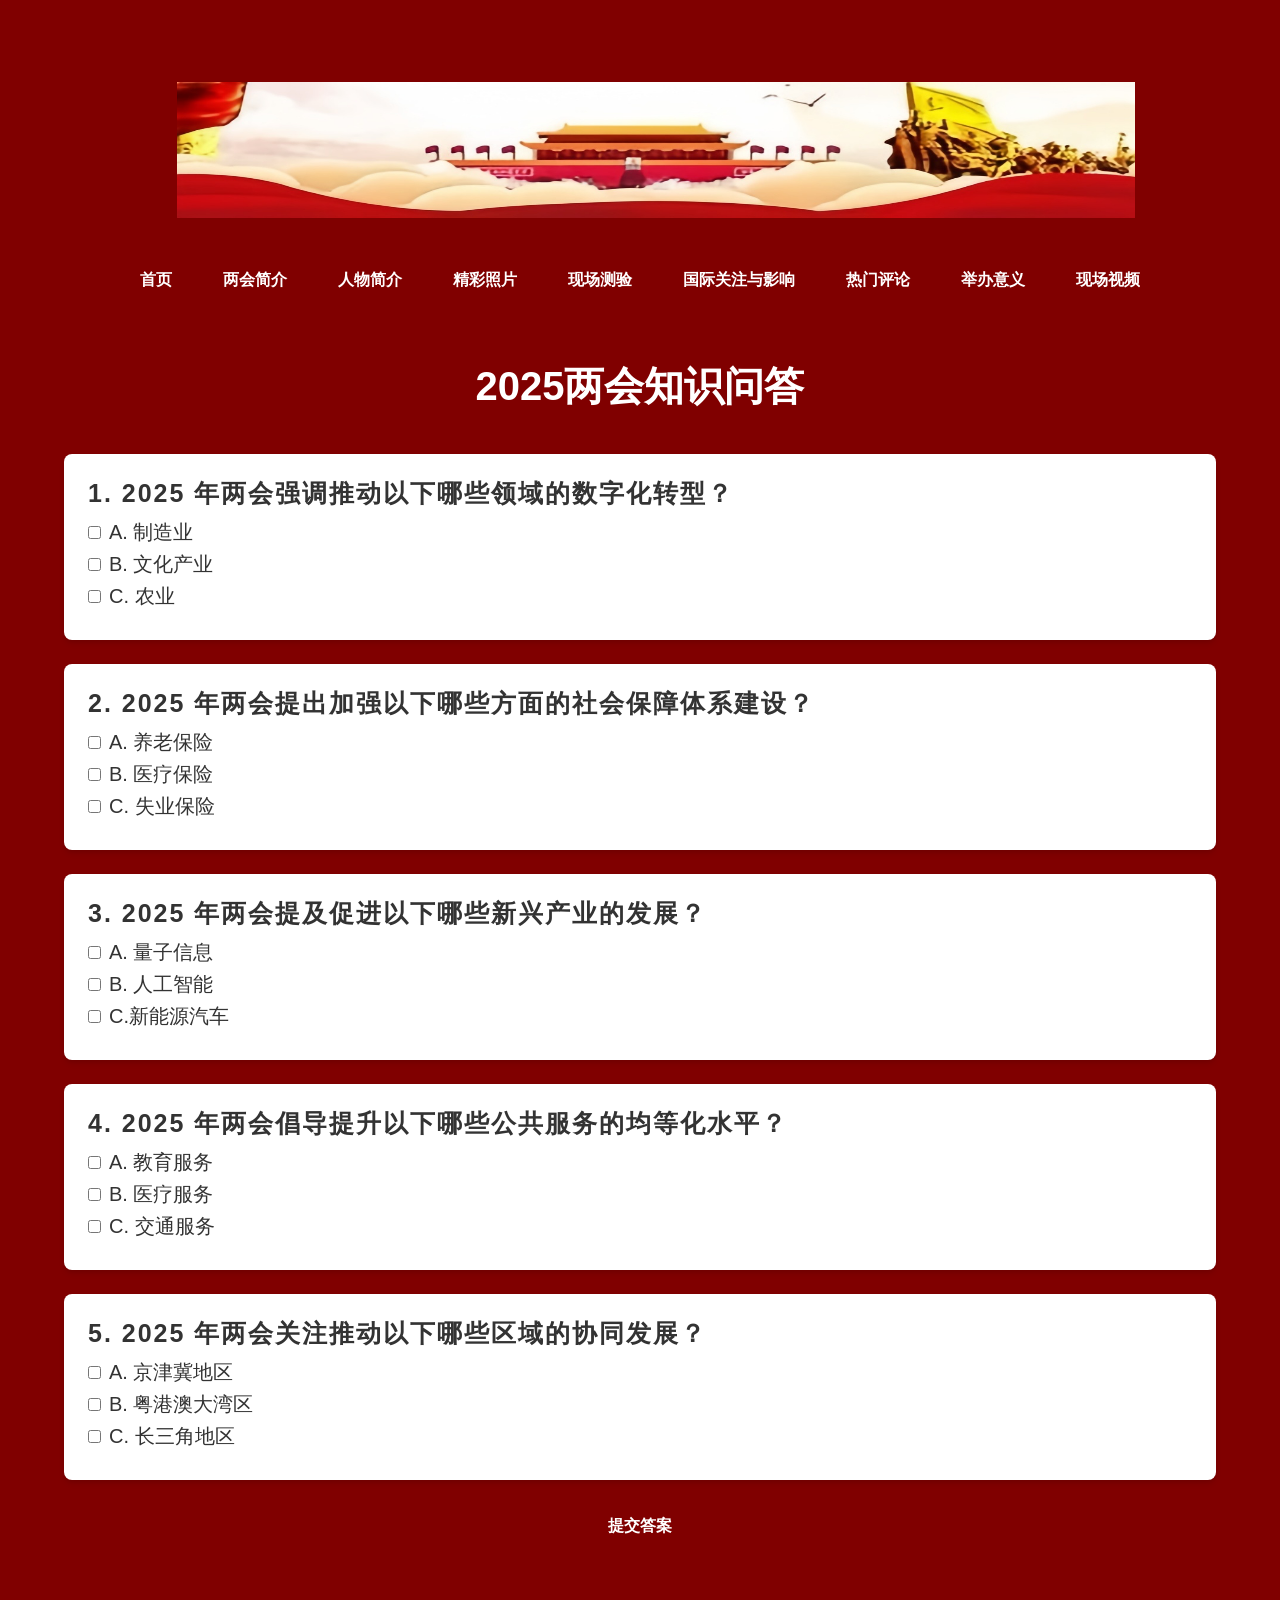
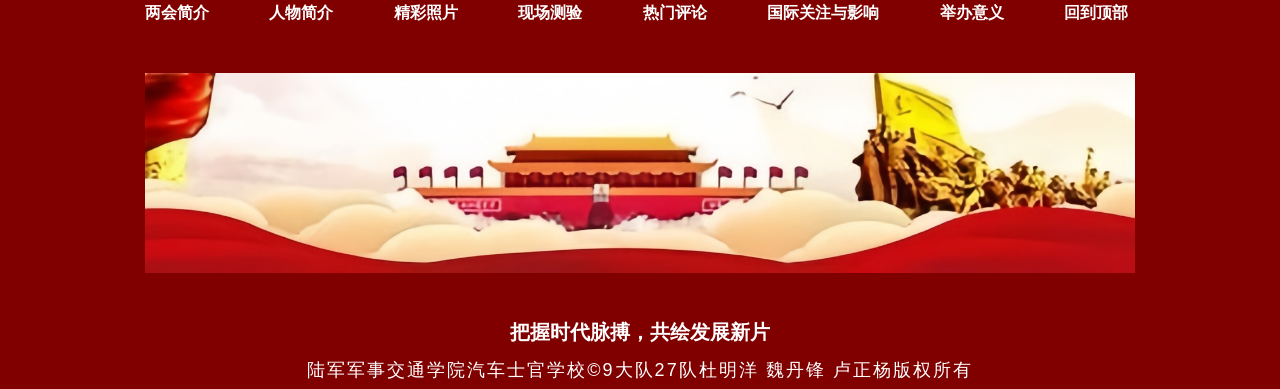
==== commit 2b71cd87: "Update index8.html" ====
--- a/index8.html
+++ b/index8.html
@@ -19,7 +19,7 @@
             color: white;
             text-align: center;
             padding: 2rem;
-            height: 100px !important;
+          
             
         }
 
@@ -115,7 +115,7 @@
     </ul>
   </div>
  
-  <div class="header">
+  <div class="header " style="  height: 100px !important;">
     <h1 class="text-3xl">2025两会知识问答</h1>
 </div>
 <form id="quizForm">
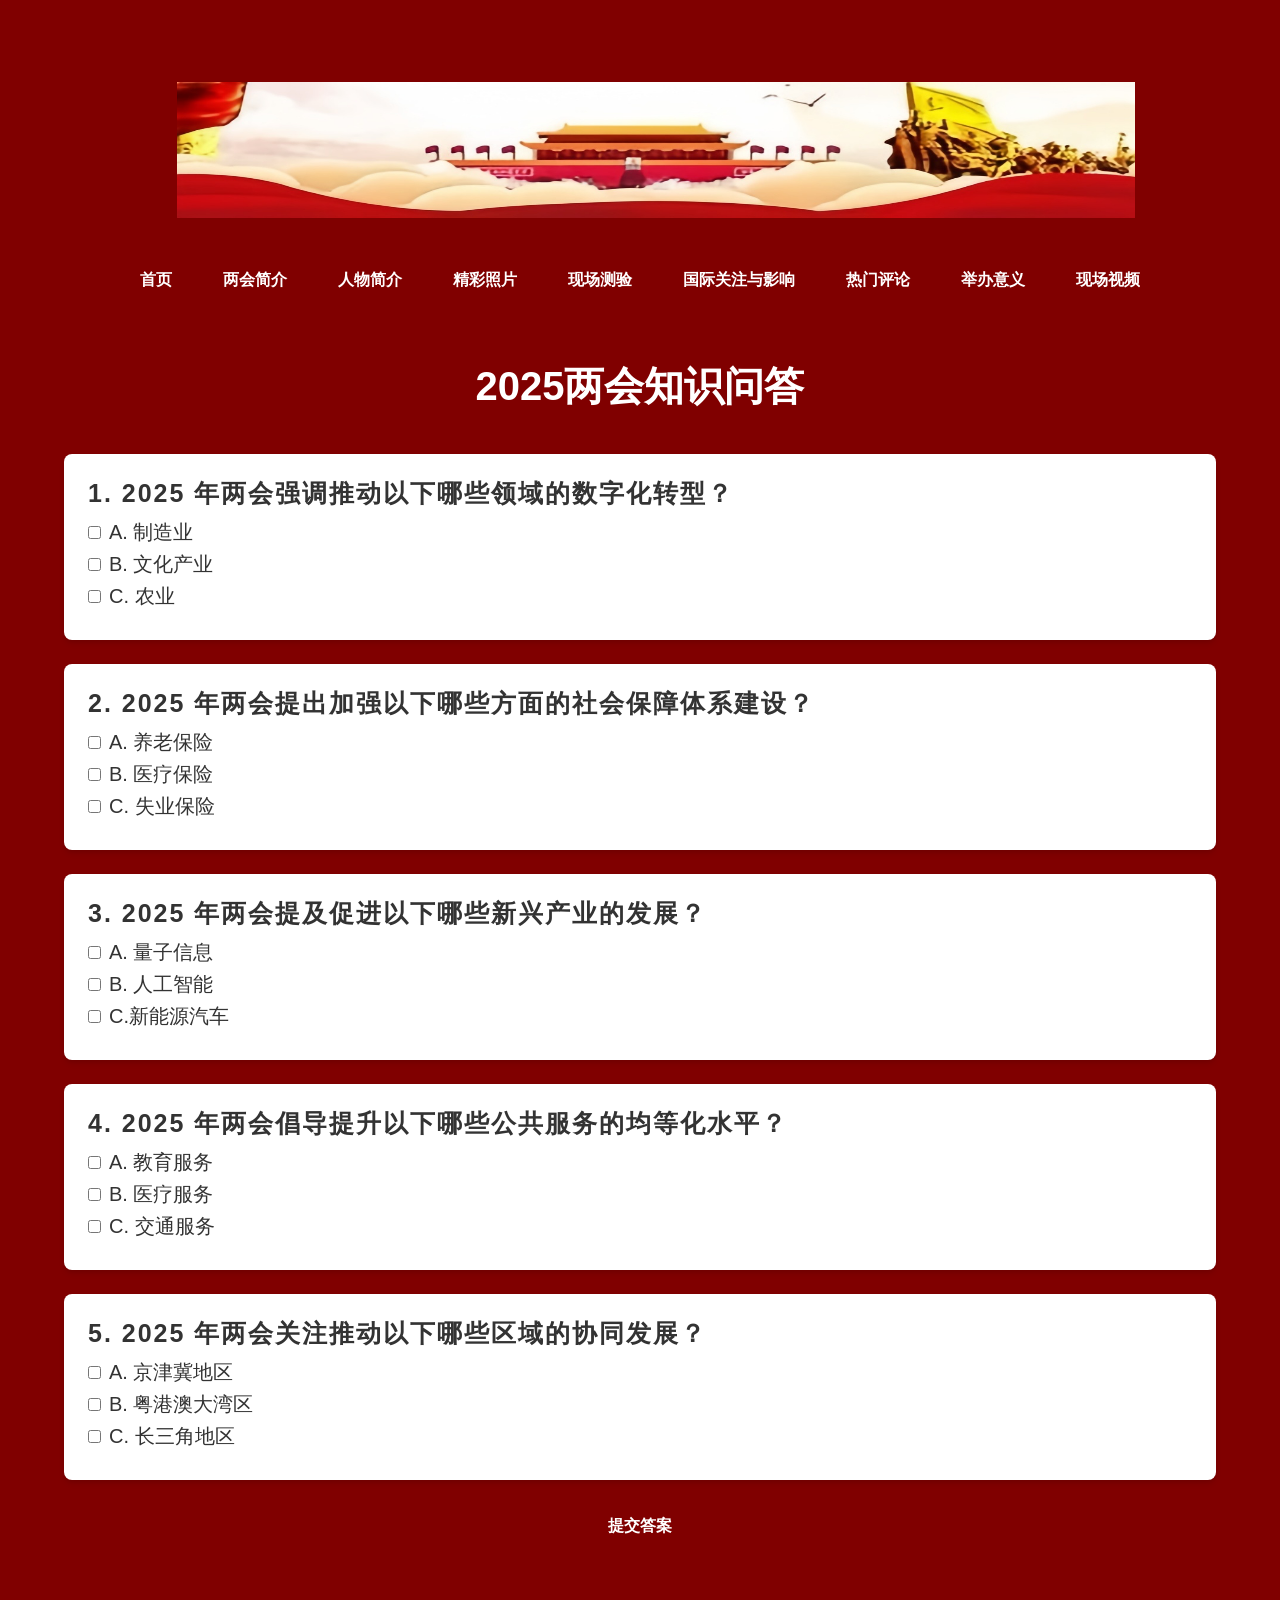
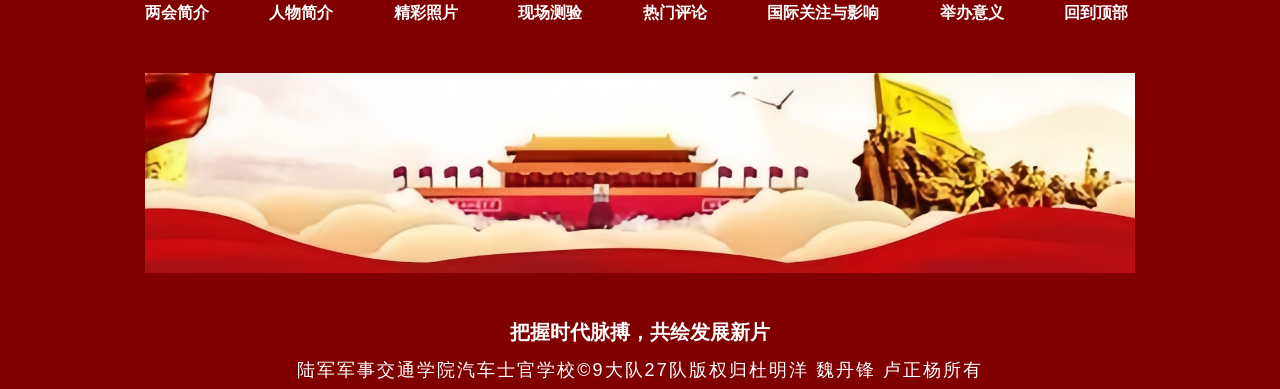
==== commit 79d1eb44: "Update index8.html" ====
--- a/index8.html
+++ b/index8.html
@@ -238,7 +238,7 @@
   <div class="footer_copyright">
      
     <p><b>把握时代脉搏，共绘发展新片 </b></p>
-    <p style="text-align: center; font-size: 18px ; color: #fff;">陆军军事交通学院汽车士官学校©9大队27队杜明洋 魏丹锋 卢正杨版权所有</p>
+    <p style="text-align: center; font-size: 18px ; color: #fff;">陆军军事交通学院汽车士官学校©9大队27队版权归杜明洋 魏丹锋 卢正杨所有</p>
   </div>
   <!--footer_copyright end-->
 </div>
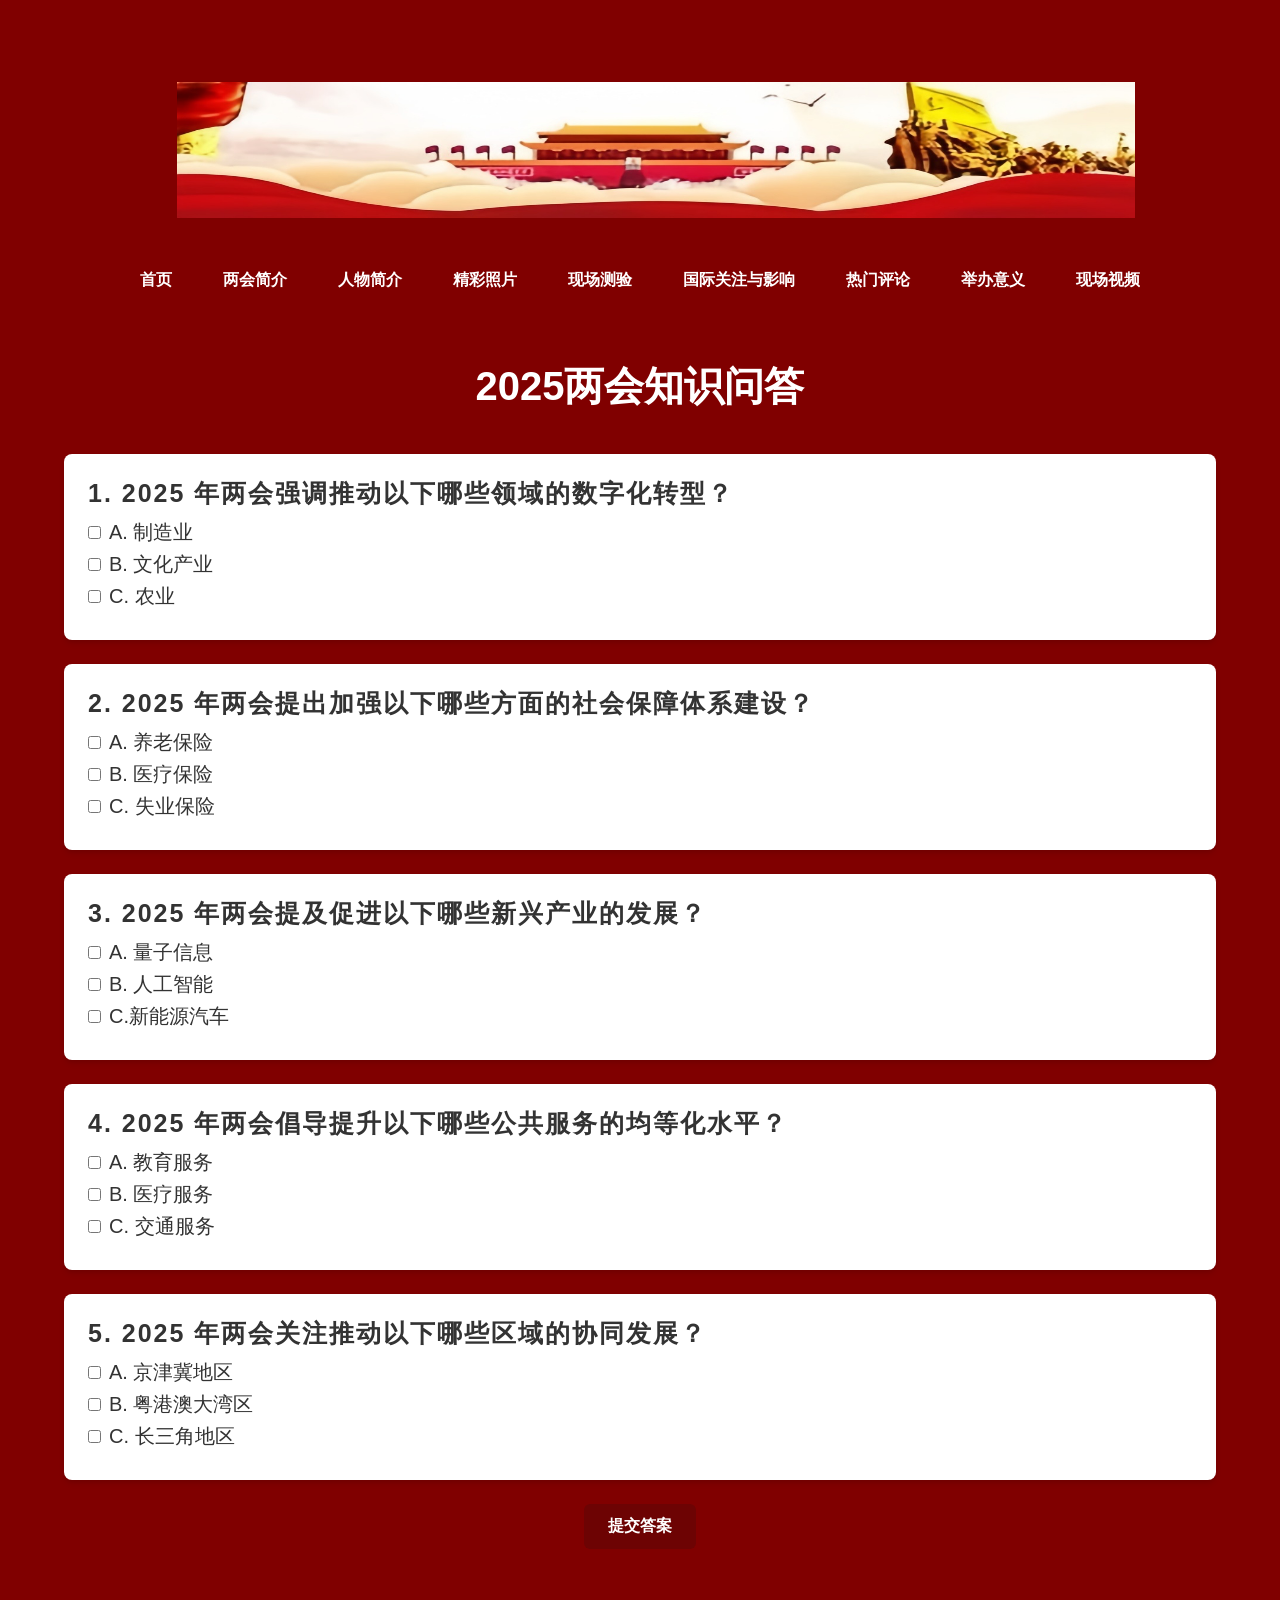
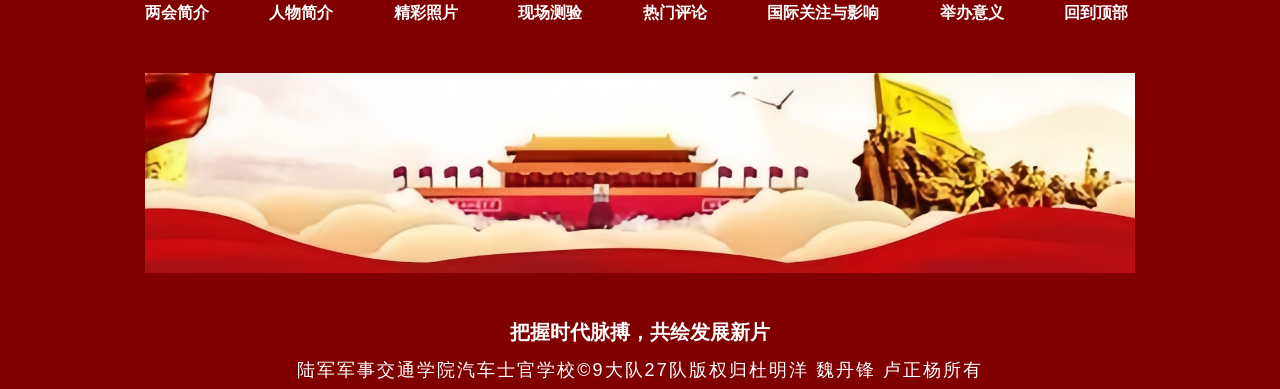
==== commit 0dfdf5d5: "Update index8.html" ====
--- a/index8.html
+++ b/index8.html
@@ -52,7 +52,7 @@
         }
 
        .submit-button {
-            background-color: #800000;
+            background-color: #6d0303;
             color: white;
             padding: 0.75rem 1.5rem;
             border-radius: 0.375rem;
@@ -63,6 +63,7 @@
             transition: background-color 0.3s ease;
             border: none;
             font-size: 1rem;
+             
         }
 
        .submit-button:hover {
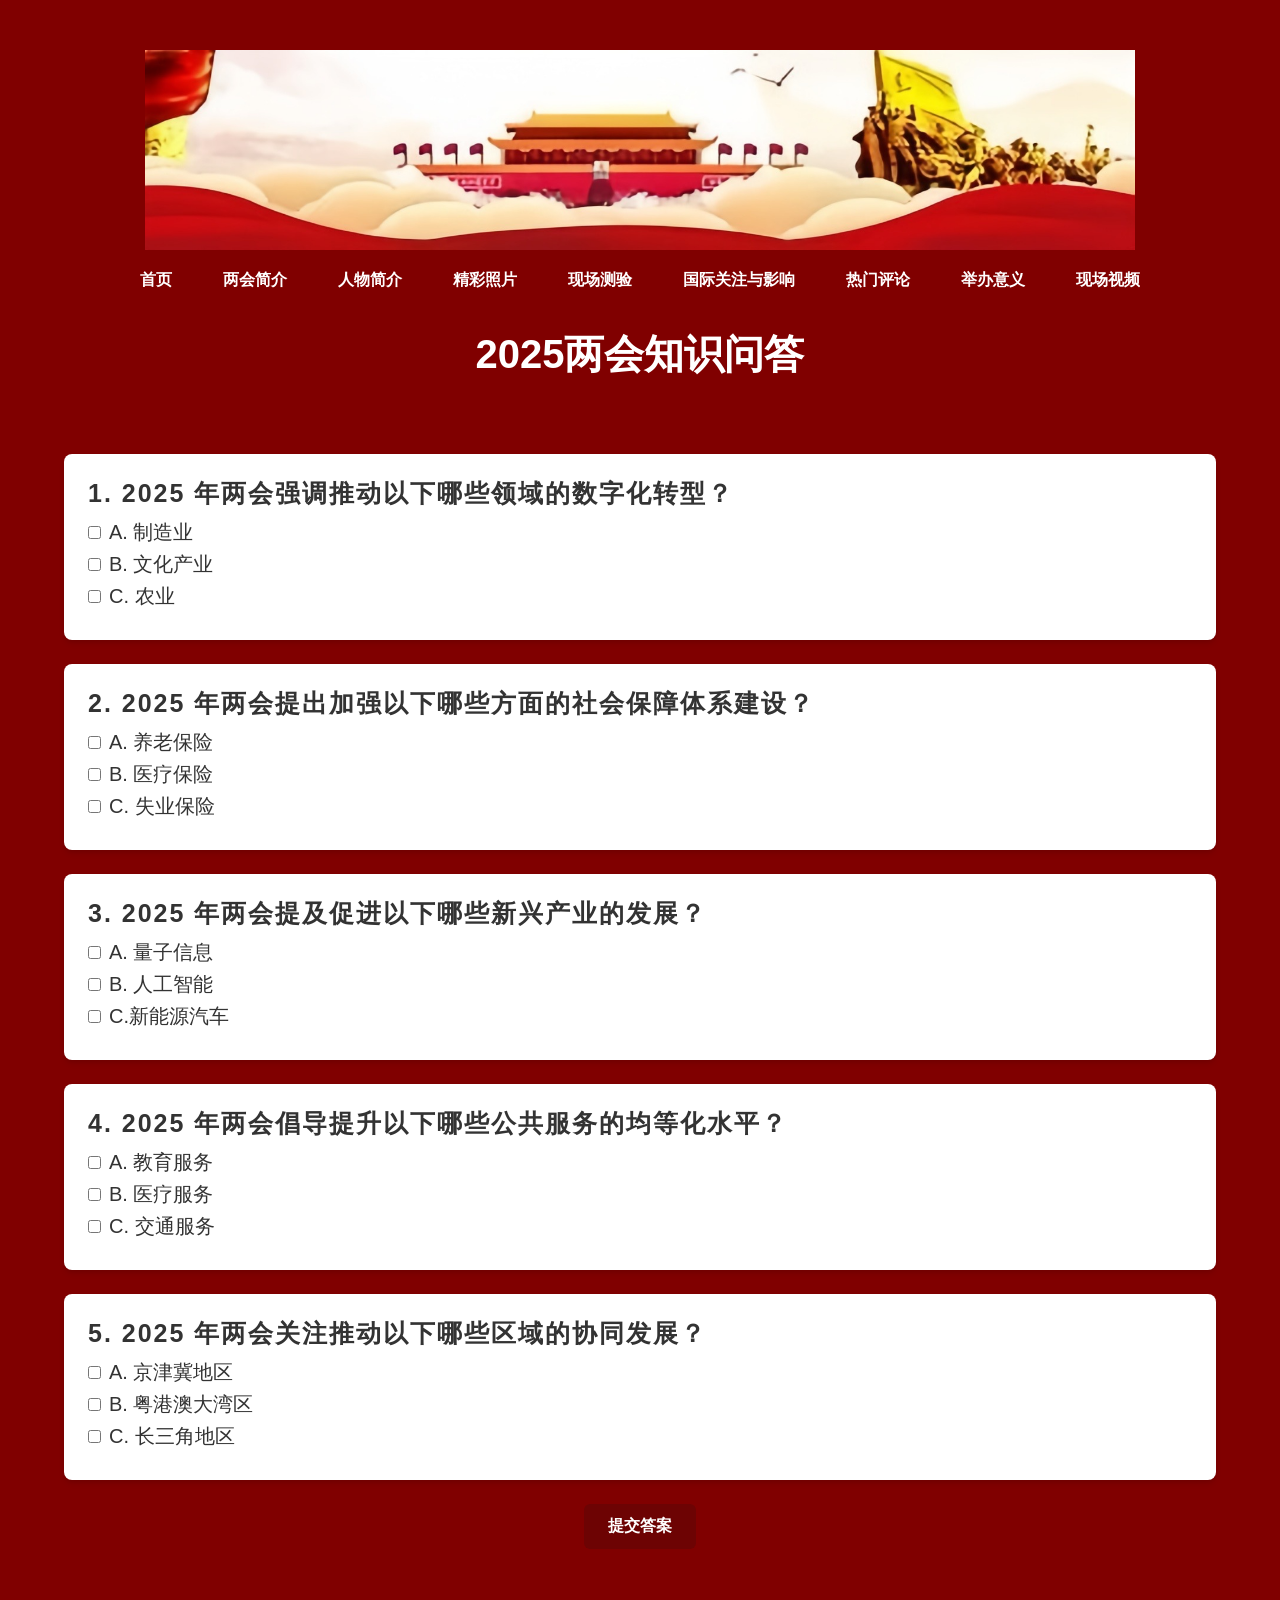
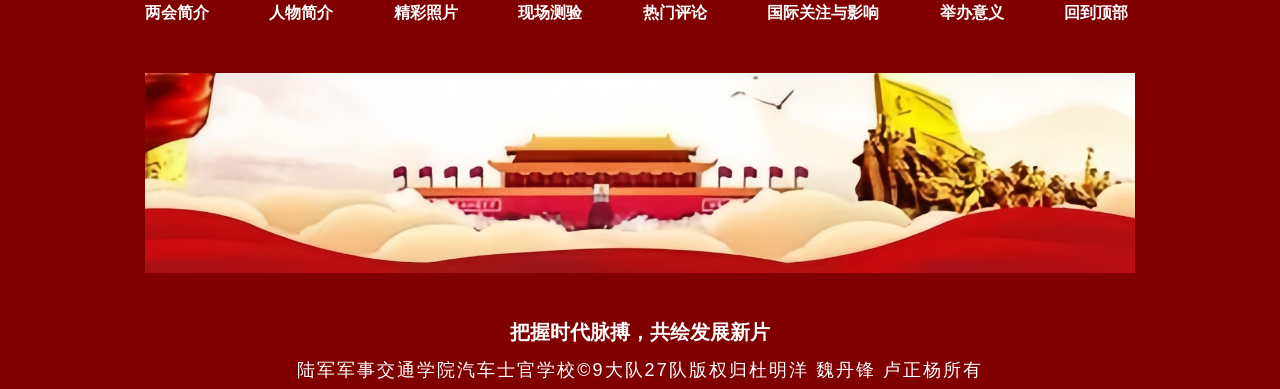
==== commit 8378c40c: "Update index8.html" ====
--- a/index8.html
+++ b/index8.html
@@ -18,7 +18,7 @@
             background-color: #800000;
             color: white;
             text-align: center;
-            padding: 2rem;
+           
           
             
         }
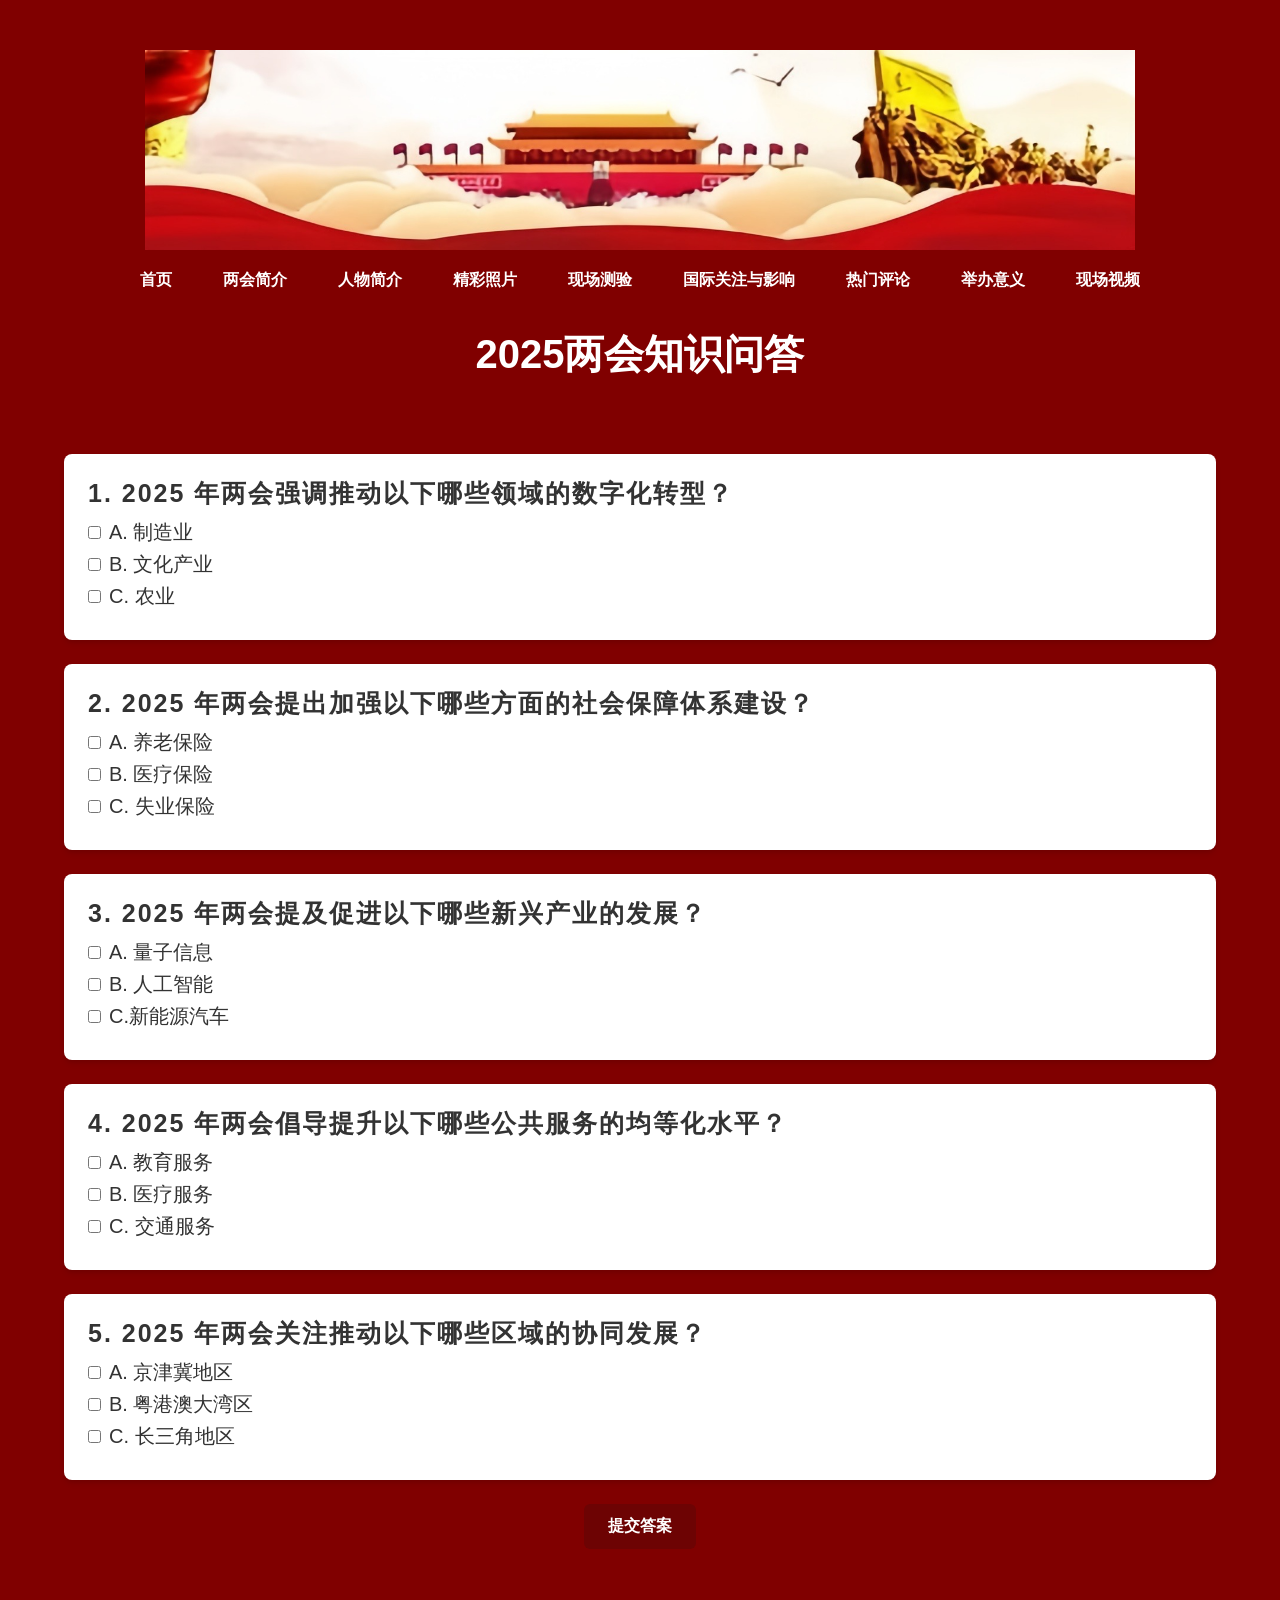
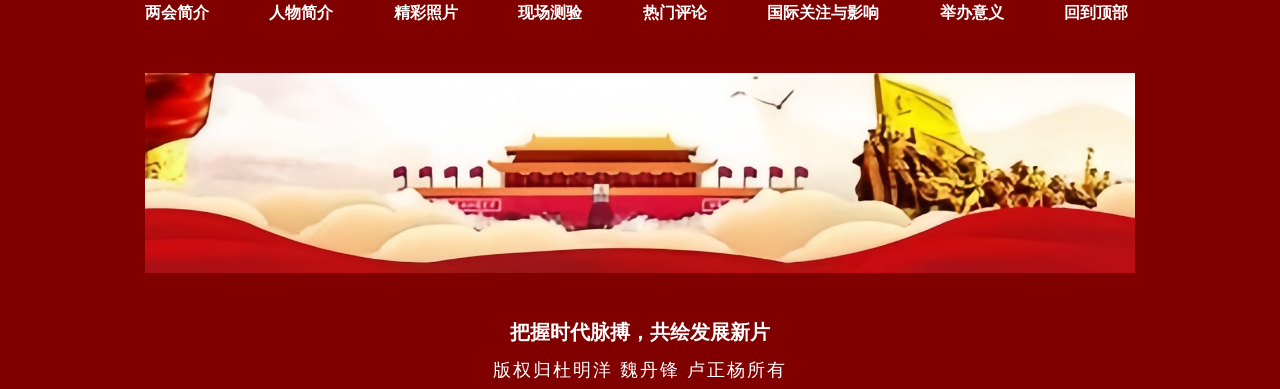
==== commit 4d9c67aa: "Update index8.html" ====
--- a/index8.html
+++ b/index8.html
@@ -239,7 +239,7 @@
   <div class="footer_copyright">
      
     <p><b>把握时代脉搏，共绘发展新片 </b></p>
-    <p style="text-align: center; font-size: 18px ; color: #fff;">陆军军事交通学院汽车士官学校©9大队27队版权归杜明洋 魏丹锋 卢正杨所有</p>
+    <p style="text-align: center; font-size: 18px ; color: #fff;">版权归杜明洋 魏丹锋 卢正杨所有</p>
   </div>
   <!--footer_copyright end-->
 </div>
